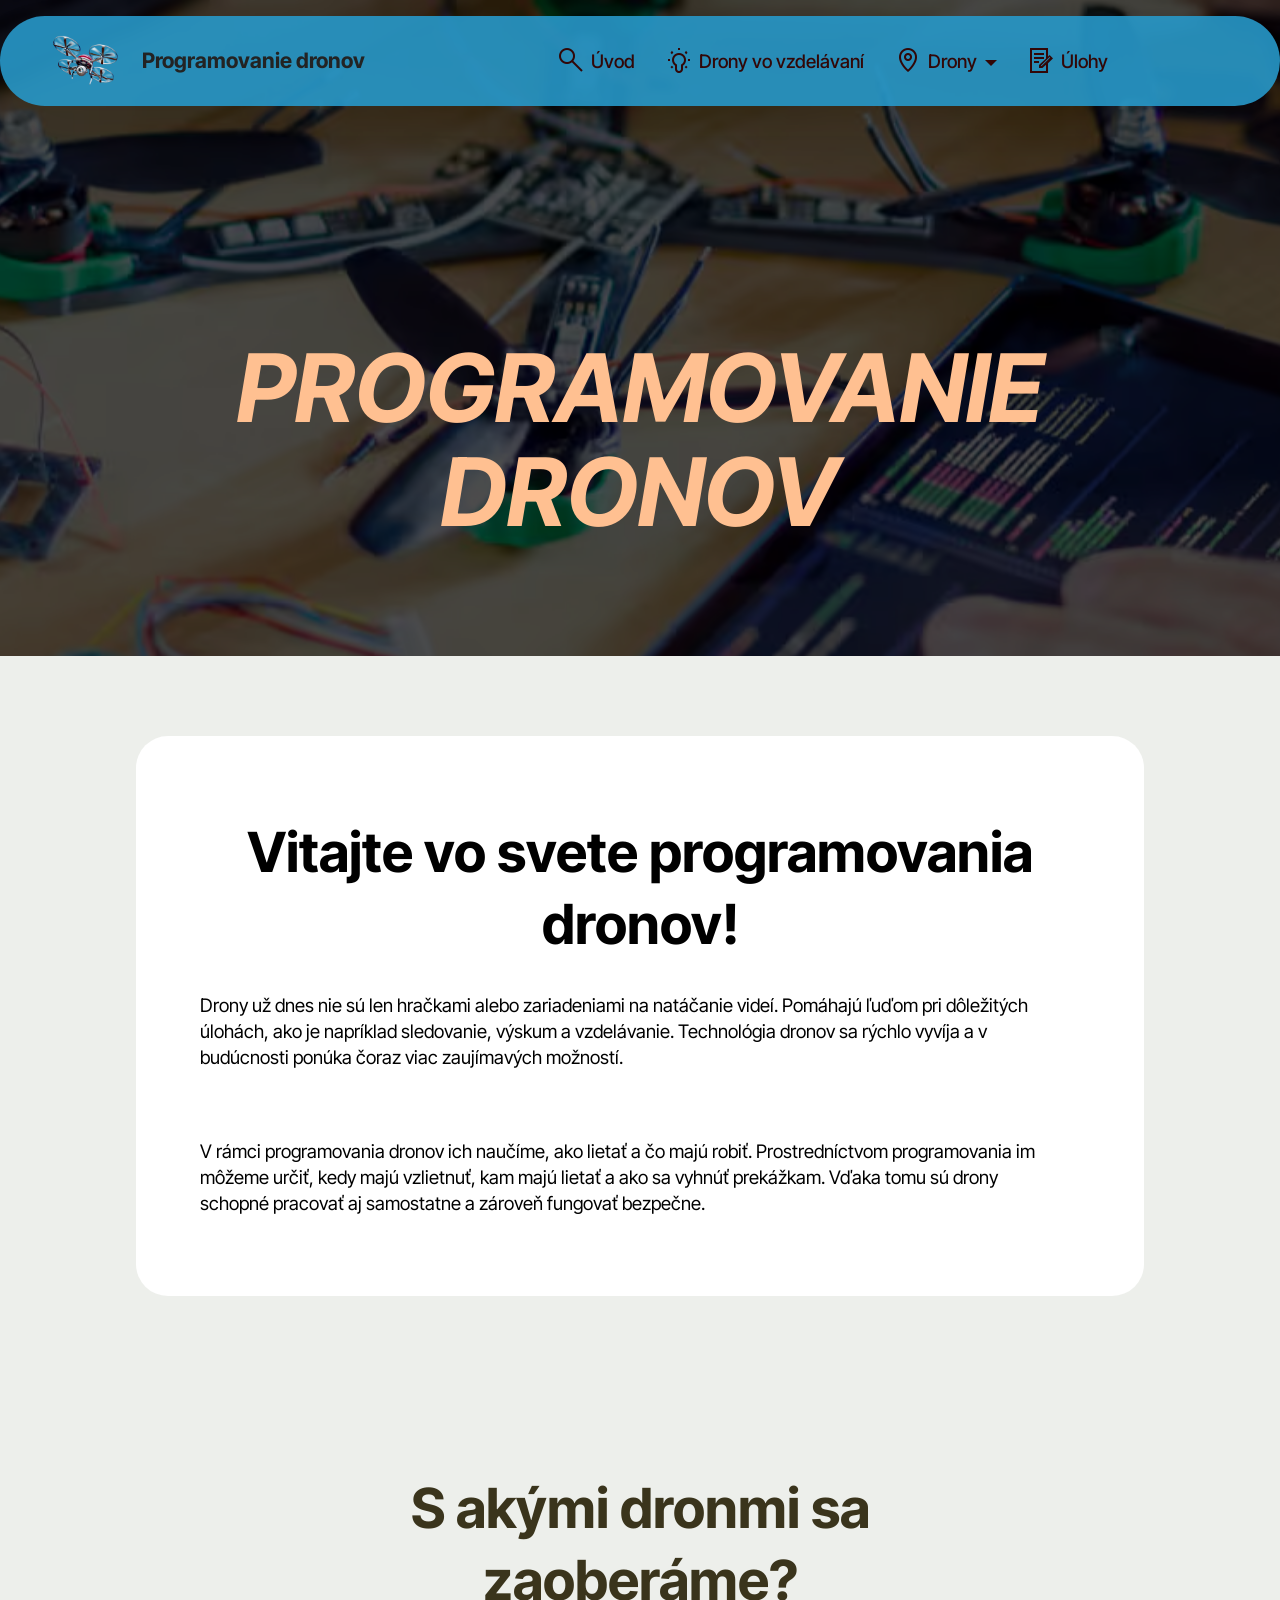
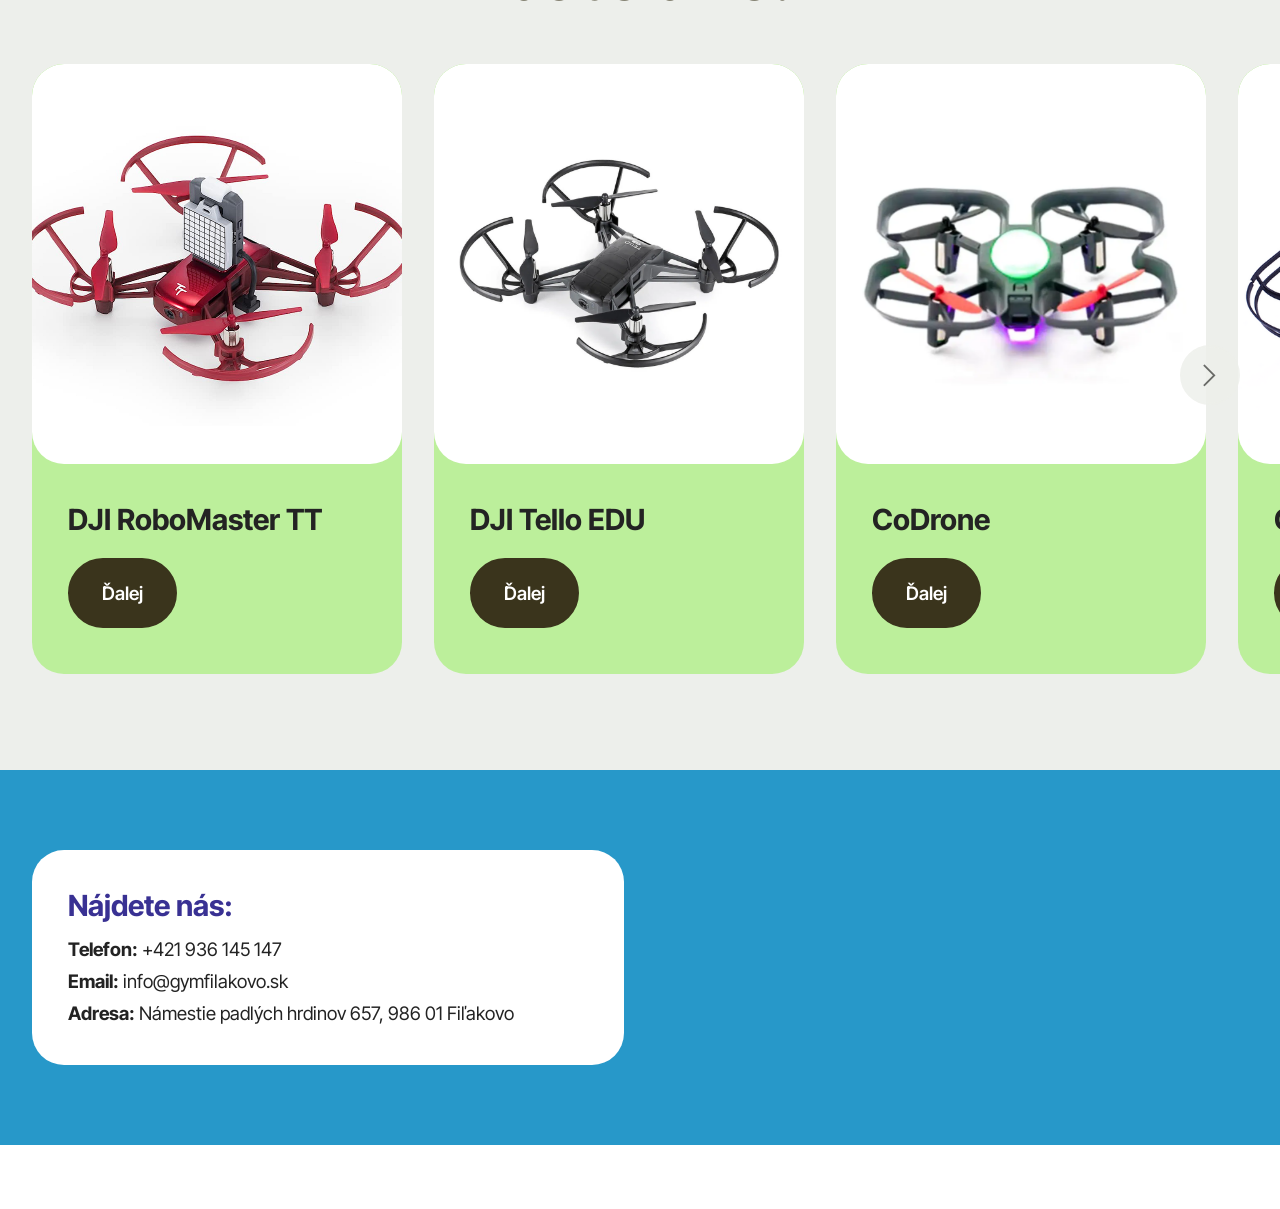
==== index.html @ a74036f7 "first commit" ====
<!DOCTYPE html>
<html  >
<head>
  <!-- Site made with Mobirise Website Builder v6.1.5, https://mobirise.com -->
  <meta charset="UTF-8">
  <meta http-equiv="X-UA-Compatible" content="IE=edge">
  <meta name="generator" content="Mobirise v6.1.5, mobirise.com">
  <meta name="viewport" content="width=device-width, initial-scale=1, minimum-scale=1">
  <link rel="shortcut icon" href="assets/images/mbr.png" type="image/x-icon">
  <meta name="description" content="">
  
  
  <title>Programovanie dronov</title>
  <link rel="stylesheet" href="assets/web/assets/mobirise-icons2/mobirise2.css">
  <link rel="stylesheet" href="assets/bootstrap/css/bootstrap.min.css">
  <link rel="stylesheet" href="assets/parallax/jarallax.css">
  <link rel="stylesheet" href="assets/animatecss/animate.css">
  <link rel="stylesheet" href="assets/dropdown/css/style.css">
  <link rel="stylesheet" href="assets/theme/css/style.css">
  <link rel="preload" href="https://fonts.googleapis.com/css?family=Inter+Tight:100,200,300,400,500,600,700,800,900,100i,200i,300i,400i,500i,600i,700i,800i,900i&display=swap" as="style" onload="this.onload=null;this.rel='stylesheet'">
  <noscript><link rel="stylesheet" href="https://fonts.googleapis.com/css?family=Inter+Tight:100,200,300,400,500,600,700,800,900,100i,200i,300i,400i,500i,600i,700i,800i,900i&display=swap"></noscript>
  <link rel="preload" as="style" href="assets/mobirise/css/mbr-additional.css?v=bnAoli"><link rel="stylesheet" href="assets/mobirise/css/mbr-additional.css?v=bnAoli" type="text/css">

  
  
  
</head>
<body>
  
  <section data-bs-version="5.1" class="menu menu1 cid-v7rs1GnA71" once="menu" id="menu01-1">
	

	<nav class="navbar navbar-dropdown navbar-fixed-top navbar-expand-lg">
		<div class="container">
			<div class="navbar-brand">
				<span class="navbar-logo">
					<a href="https://mobiri.se">
						<img src="assets/images/mbr.png" alt="Mobirise Website Builder" style="height: 3.5rem;">
					</a>
				</span>
				<span class="navbar-caption-wrap"><a class="navbar-caption text-black text-primary display-4" href="index.html">Programovanie dronov</a></span>
			</div>
			<button class="navbar-toggler" type="button" data-toggle="collapse" data-bs-toggle="collapse" data-target="#navbarSupportedContent" data-bs-target="#navbarSupportedContent" aria-controls="navbarNavAltMarkup" aria-expanded="false" aria-label="Toggle navigation">
				<div class="hamburger">
					<span></span>
					<span></span>
					<span></span>
					<span></span>
				</div>
			</button>
			<div class="collapse navbar-collapse" id="navbarSupportedContent">
				<ul class="navbar-nav nav-dropdown nav-right" data-app-modern-menu="true"><li class="nav-item">
						<a class="nav-link link text-info text-primary display-7" href="bevezeto.html"><span class="mobi-mbri mobi-mbri-search mbr-iconfont mbr-iconfont-btn"></span>Úvod</a>
					</li>
					<li class="nav-item">
						<a class="nav-link link text-info text-primary display-7" href="dronok_oktatas.html" aria-expanded="false"><span class="mobi-mbri mobi-mbri-idea mbr-iconfont mbr-iconfont-btn"></span>Drony vo vzdelávaní</a>
					</li>
					<li class="nav-item dropdown">
						<a class="nav-link link dropdown-toggle text-info display-7" href="page3.html" data-toggle="dropdown-submenu" data-bs-toggle="dropdown" data-bs-auto-close="outside" aria-expanded="false"><span class="mobi-mbri mobi-mbri-map-pin mbr-iconfont mbr-iconfont-btn"></span>Drony</a><div class="dropdown-menu" aria-labelledby="dropdown-530"><a class="dropdown-item text-info text-primary display-7" href="TT.html">DJI RoboMaster TT</a><a class="show dropdown-item text-info text-primary display-7" href="Tello.html">DJI Tello EDU</a><a class="show dropdown-item text-info text-primary display-7" href="CoDrone.html">CoDrone EDU</a><a class="show dropdown-item text-info text-primary display-7" href="Crazy.html">Crazyflie</a><a class="show dropdown-item text-info text-primary display-7" href="foci.html">Skykick - Drone Soccer</a></div>
					</li><li class="nav-item"><a class="nav-link link text-info show text-primary display-7" href="page8.html"><span class="mobi-mbri mobi-mbri-contact-form mbr-iconfont mbr-iconfont-btn"></span>Úlohy</a></li></ul>
				
				
			</div>
		</div>
	</nav>
</section>

<section data-bs-version="5.1" class="header18 cid-v7rvac6NsJ mbr-parallax-background" id="header18-8">
  

  <div class="mbr-overlay" style="opacity: 0.7; background-color: rgb(0, 0, 0);"></div>
  <div class="container-fluid">
    <div class="row">
      <div class="content-wrap col-12 col-md-12">
        <h1 class="mbr-section-title mbr-fonts-style mbr-white mb-4 display-1"><strong><em>PROGRAMOVANIE DRONOV</em></strong></h1>
        
        
        
      </div>
    </div>
  </div>
</section>

<section data-bs-version="5.1" class="article07 cid-v7rv192JnQ" id="article07-7">
  

  
  
  <div class="container-fluid">
    <div class="row justify-content-center">
      <div class="card col-md-12 col-lg-10">
        <div class="card-wrapper">
          <h3 class="card-title mbr-fonts-style mbr-white mt-3 mb-4 display-2"><strong>Vitajte vo svete programovania dronov!</strong></h3>
          <div class="row card-box align-left">
            <div class="item features-without-image col-12">
              <div class="item-wrapper">
                
                <p class="mbr-text mbr-fonts-style display-7">Drony už dnes nie sú len hračkami alebo zariadeniami na natáčanie videí. Pomáhajú ľuďom pri dôležitých úlohách, ako je napríklad sledovanie, výskum a vzdelávanie. Technológia dronov sa rýchlo vyvíja a v budúcnosti ponúka čoraz viac zaujímavých možností.</p>
              </div>
            </div><div class="item features-without-image col-12">
              <div class="item-wrapper">
                
                <p class="mbr-text mbr-fonts-style display-7"><br><br>V rámci programovania dronov ich naučíme, ako lietať a čo majú robiť. Prostredníctvom programovania im môžeme určiť, kedy majú vzlietnuť, kam majú lietať a ako sa vyhnúť prekážkam. Vďaka tomu sú drony schopné pracovať aj samostatne a zároveň fungovať bezpečne.<br></p>
              </div>
            </div>
            
            
            
          </div>
          
        </div>
      </div>
    </div>
  </div>
</section>

<section data-bs-version="5.1" class="features017 mbr-embla cid-vm7AgaefeP" id="features017-2n">
	
	
	<div class="position-relative">
		<div class="container-fluid">
			<div class="row justify-content-center">
				<div class="col-12 content-head">
					<div class="mbr-section-head mb-5">
						<h4 class="mbr-section-title mbr-fonts-style align-center mb-0 display-2"><strong>S akými dronmi sa zaoberáme?</strong></h4>
						
					</div>
				</div>
			</div>
		</div>

		<div class="embla" data-skip-snaps="true" data-align="center" data-contain-scroll="trimSnaps" data-auto-play-interval="5" data-draggable="true">
			<div class="embla__viewport container-fluid">
				<div class="embla__container">
					<div class="embla__slide slider-image item active" style="margin-left: 1rem; margin-right: 1rem;">
						<div class="slide-content">
							<div class="item-img">
								<div class="item-wrapper">
									<img src="assets/images/dji-robomaster-tt-standard-set1.png" alt="Mobirise Website Builder" title="" data-slide-to="1" data-bs-slide-to="1">
								</div>
							</div>
							<div class="item-content">
								<h5 class="item-title mbr-fonts-style display-5"><strong>DJI RoboMaster TT</strong></h5>
								
								
							</div>

							<div class="mbr-section-btn item-footer mt-2"><a href="https://datacomp.sk/dji-robomaster-tt_d448087.html" class="btn item-btn btn-success display-7" target="_blank">Ďalej</a></div>
						</div>
					</div>
					<div class="embla__slide slider-image item" style="margin-left: 1rem; margin-right: 1rem;">
						<div class="slide-content">
							<div class="item-img">
								<div class="item-wrapper">
									<img src="assets/images/telloedu4.jpg" alt="Mobirise Website Builder" title="" data-slide-to="2" data-bs-slide-to="2">
								</div>
							</div>
							<div class="item-content">
								<h5 class="item-title mbr-fonts-style display-5"><strong>DJI Tello EDU</strong></h5>
								
								
							</div>
							<div class="mbr-section-btn item-footer mt-2"><a href="https://store.dji.com/sk/product/tello-edu" class="btn item-btn btn-success display-7" target="_blank">Ďalej</a></div>
						</div>
					</div>
					<div class="embla__slide slider-image item" style="margin-left: 1rem; margin-right: 1rem;">
						<div class="slide-content">
							<div class="item-img">
								<div class="item-wrapper">
									<img src="assets/images/codrone-edu-4dbcea07-4f77-4999-886c-85032604d929-1200x1200.jpg" alt="Mobirise Website Builder" title="" data-slide-to="3" data-bs-slide-to="3">
								</div>
							</div>
							<div class="item-content">
								<h5 class="item-title mbr-fonts-style display-5">
									<strong>CoDrone</strong>
								</h5>
								
								
							</div>
							<div class="mbr-section-btn item-footer mt-2"><a href="https://www.robolink.com/products/codrone-edu?srsltid=AfmBOopTUqRTmFo0kmr1bRnfTEZkIa8jFKBHOxFEbFqCeZaH7HNUKegd" class="btn item-btn btn-success display-7" target="_blank">Ďalej</a></div>
						</div>
					</div>
					<div class="embla__slide slider-image item" style="margin-left: 1rem; margin-right: 1rem;">
						<div class="slide-content">
							<div class="item-img">
								<div class="item-wrapper">
									<img src="assets/images/brushless-585px.jpg" alt="Mobirise Website Builder" title="" data-slide-to="4" data-bs-slide-to="4">
								</div>
							</div>
							<div class="item-content">
								<h5 class="item-title mbr-fonts-style display-5">
									<strong>Crazyflie</strong>
								</h5>
								
								
							</div>
							<div class="mbr-section-btn item-footer mt-2"><a href="https://www.bitcraze.io/products/crazyflie-2-1-plus/" class="btn item-btn btn-success display-7" target="_blank">Ďalej</a></div>
						</div>
					</div>
					<div class="embla__slide slider-image item" style="margin-left: 1rem; margin-right: 1rem;">
						<div class="slide-content">
							<div class="item-img">
								<div class="item-wrapper">
									<img src="assets/images/1001-skykick-1-720x540.jpg" alt="Mobirise Website Builder" title="" data-slide-to="5" data-bs-slide-to="5">
								</div>
							</div>
							<div class="item-content">
								<h5 class="item-title mbr-fonts-style display-5">
									<strong>Skykick</strong>
								</h5>
								
								
							</div>
							<div class="mbr-section-btn item-footer mt-2"><a href="https://baroflydrone.com/products/skykick-2-youth-drone-soccer?srsltid=AfmBOoqxkopHwK5ZAzV2652dINzOSB9h4Guw-rEQ1xxIvnCbC_4pdQF-" class="btn item-btn btn-success display-7" target="_blank">Ďalej</a></div>
						</div>
					</div>
					
					
					
				</div>
			</div>
			<button class="embla__button embla__button--prev">
				<span class="mobi-mbri mobi-mbri-arrow-prev mbr-iconfont" aria-hidden="true"></span>
				<span class="sr-only visually-hidden visually-hidden visually-hidden">Previous</span>
			</button>
			<button class="embla__button embla__button--next">
				<span class="mobi-mbri mobi-mbri-arrow-next mbr-iconfont" aria-hidden="true"></span>
				<span class="sr-only visually-hidden visually-hidden visually-hidden">Next</span>
			</button>
		</div>
	</div>
</section>

<section data-bs-version="5.1" class="contacts02 map1 cid-v7rtlpmSZN" id="contacts02-2">

    

    
    <div class="container">
        <div class="row justify-content-center">
            <div class="col-12 content-head">
                
            </div>
        </div>
        <div class="row justify-content-center">
            <div class="card col-12 col-md-12 col-lg-6">
                <div class="card-wrapper">
                    <div class="text-wrapper">
                        <h5 class="cardTitle mbr-fonts-style mb-2 display-5"><strong>Nájdete nás:</strong></h5>
                        <ul class="list mbr-fonts-style display-7">
                            <li class="mbr-text item-wrap"><strong>Telefon:</strong> +421 936 145 147</li>
                            <li class="mbr-text item-wrap"><strong>Email:</strong> info@gymfilakovo.sk</li>
                            <li class="mbr-text item-wrap"><strong>Adresa:</strong> Námestie padlých hrdinov 657, 986 01 Fiľakovo</li>
                        </ul>
                    </div>
                </div>
            </div>
            <div class="map-wrapper col-md-12 col-lg-6">
                <div class="google-map"><iframe frameborder="0" style="border:0" src="https://www.google.com/maps/embed?pb=!1m18!1m12!1m3!1d663.9258931663413!2d19.825780569679907!3d48.270078790870095!2m3!1f0!2f0!3f0!3m2!1i1024!2i768!4f13.1!3m3!1m2!1s0x47400a176a9036b3%3A0x5ec708571b346030!2zR3ltbsOheml1bSBGacS-YWtvdm8gLyBGw7xsZWtpIEdpbW7DoXppdW0!5e0!3m2!1ssk!2ssk!4v1767628928725!5m2!1ssk!2ssk" allowfullscreen=""></iframe></div>
            </div>
        </div>
    </div>
</section><section class="display-7" style="padding: 0;align-items: center;justify-content: center;flex-wrap: wrap;    align-content: center;display: flex;position: relative;height: 4rem;"><a href="https://mobiri.se/" style="flex: 1 1;height: 4rem;position: absolute;width: 100%;z-index: 1;"><img alt="" style="height: 4rem;" src="[data-uri]"></a><p style="margin: 0;text-align: center;" class="display-7">&#8204;</p><a style="z-index:1" href="https://mobirise.com/builder/no-code-website-builder.html">No Code Website Builder</a></section><script src="assets/bootstrap/js/bootstrap.bundle.min.js"></script>  <script src="assets/parallax/jarallax.js"></script>  <script src="assets/smoothscroll/smooth-scroll.js"></script>  <script src="assets/ytplayer/index.js"></script>  <script src="assets/dropdown/js/navbar-dropdown.js"></script>  <script src="assets/embla/embla.min.js"></script>  <script src="assets/embla/script.js"></script>  <script src="assets/theme/js/script.js"></script>  
  
  
  <input name="animation" type="hidden">
  </body>
</html>
---- assets/web/assets/mobirise-icons2/mobirise2.css ----
@font-face {
  font-family: 'Moririse2';
  font-display: swap;
  src:  url('mobirise2.eot?f2bix4');
  src:  url('mobirise2.eot?f2bix4#iefix') format('embedded-opentype'),
    url('mobirise2.woff2?f2bix4') format('woff2'),
    url('mobirise2.woff?f2bix4') format('woff'),
    url('mobirise2.ttf?f2bix4') format('truetype'),
    url('mobirise2.svg?f2bix4#mobirise2') format('svg');
  font-weight: normal;
  font-style: normal;
}

[class^="mobi-"], [class*=" mobi-"] {
  /* use !important to prevent issues with browser extensions that change fonts */
  font-family: 'Moririse2' !important;
  speak: none;
  font-style: normal;
  font-weight: normal;
  font-variant: normal;
  text-transform: none;
  line-height: 1;

  /* Better Font Rendering =========== */
  -webkit-font-smoothing: antialiased;
  -moz-osx-font-smoothing: grayscale;
}

.mobi-mbri-add-submenu:before {
  content: "\e900";
}
.mobi-mbri-alert:before {
  content: "\e901";
}
.mobi-mbri-align-center:before {
  content: "\e902";
}
.mobi-mbri-align-justify:before {
  content: "\e903";
}
.mobi-mbri-align-left:before {
  content: "\e904";
}
.mobi-mbri-align-right:before {
  content: "\e905";
}
.mobi-mbri-android:before {
  content: "\e906";
}
.mobi-mbri-apple:before {
  content: "\e907";
}
.mobi-mbri-arrow-down:before {
  content: "\e908";
}
.mobi-mbri-arrow-next:before {
  content: "\e909";
}
.mobi-mbri-arrow-prev:before {
  content: "\e90a";
}
.mobi-mbri-arrow-up:before {
  content: "\e90b";
}
.mobi-mbri-bold:before {
  content: "\e90c";
}
.mobi-mbri-bookmark:before {
  content: "\e90d";
}
.mobi-mbri-bootstrap:before {
  content: "\e90e";
}
.mobi-mbri-briefcase:before {
  content: "\e90f";
}
.mobi-mbri-browse:before {
  content: "\e910";
}
.mobi-mbri-bulleted-list:before {
  content: "\e911";
}
.mobi-mbri-calendar:before {
  content: "\e912";
}
.mobi-mbri-camera:before {
  content: "\e913";
}
.mobi-mbri-cart-add:before {
  content: "\e914";
}
.mobi-mbri-cart-full:before {
  content: "\e915";
}
.mobi-mbri-cash:before {
  content: "\e916";
}
.mobi-mbri-change-style:before {
  content: "\e917";
}
.mobi-mbri-chat:before {
  content: "\e918";
}
.mobi-mbri-clock:before {
  content: "\e919";
}
.mobi-mbri-close:before {
  content: "\e91a";
}
.mobi-mbri-cloud:before {
  content: "\e91b";
}
.mobi-mbri-code:before {
  content: "\e91c";
}
.mobi-mbri-contact-form:before {
  content: "\e91d";
}
.mobi-mbri-credit-card:before {
  content: "\e91e";
}
.mobi-mbri-cursor-click:before {
  content: "\e91f";
}
.mobi-mbri-cust-feedback:before {
  content: "\e920";
}
.mobi-mbri-database:before {
  content: "\e921";
}
.mobi-mbri-delivery:before {
  content: "\e922";
}
.mobi-mbri-desktop:before {
  content: "\e923";
}
.mobi-mbri-devices:before {
  content: "\e924";
}
.mobi-mbri-down:before {
  content: "\e925";
}
.mobi-mbri-download-2:before {
  content: "\e926";
}
.mobi-mbri-download:before {
  content: "\e927";
}
.mobi-mbri-drag-n-drop-2:before {
  content: "\e928";
}
.mobi-mbri-drag-n-drop:before {
  content: "\e929";
}
.mobi-mbri-edit-2:before {
  content: "\e92a";
}
.mobi-mbri-edit:before {
  content: "\e92b";
}
.mobi-mbri-error:before {
  content: "\e92c";
}
.mobi-mbri-extension:before {
  content: "\e92d";
}
.mobi-mbri-features:before {
  content: "\e92e";
}
.mobi-mbri-file:before {
  content: "\e92f";
}
.mobi-mbri-flag:before {
  content: "\e930";
}
.mobi-mbri-folder:before {
  content: "\e931";
}
.mobi-mbri-gift:before {
  content: "\e932";
}
.mobi-mbri-github:before {
  content: "\e933";
}
.mobi-mbri-globe-2:before {
  content: "\e934";
}
.mobi-mbri-globe:before {
  content: "\e935";
}
.mobi-mbri-growing-chart:before {
  content: "\e936";
}
.mobi-mbri-hearth:before {
  content: "\e937";
}
.mobi-mbri-help:before {
  content: "\e938";
}
.mobi-mbri-home:before {
  content: "\e939";
}
.mobi-mbri-hot-cup:before {
  content: "\e93a";
}
.mobi-mbri-idea:before {
  content: "\e93b";
}
.mobi-mbri-image-gallery:before {
  content: "\e93c";
}
.mobi-mbri-image-slider:before {
  content: "\e93d";
}
.mobi-mbri-info:before {
  content: "\e93e";
}
.mobi-mbri-italic:before {
  content: "\e93f";
}
.mobi-mbri-key:before {
  content: "\e940";
}
.mobi-mbri-laptop:before {
  content: "\e941";
}
.mobi-mbri-layers:before {
  content: "\e942";
}
.mobi-mbri-left-right:before {
  content: "\e943";
}
.mobi-mbri-left:before {
  content: "\e944";
}
.mobi-mbri-letter:before {
  content: "\e945";
}
.mobi-mbri-like:before {
  content: "\e946";
}
.mobi-mbri-link:before {
  content: "\e947";
}
.mobi-mbri-lock:before {
  content: "\e948";
}
.mobi-mbri-login:before {
  content: "\e949";
}
.mobi-mbri-logout:before {
  content: "\e94a";
}
.mobi-mbri-magic-stick:before {
  content: "\e94b";
}
.mobi-mbri-map-pin:before {
  content: "\e94c";
}
.mobi-mbri-menu:before {
  content: "\e94d";
}
.mobi-mbri-mobile-2:before {
  content: "\e94e";
}
.mobi-mbri-mobile-horizontal:before {
  content: "\e94f";
}
.mobi-mbri-mobile:before {
  content: "\e950";
}
.mobi-mbri-mobirise:before {
  content: "\e951";
}
.mobi-mbri-more-horizontal:before {
  content: "\e952";
}
.mobi-mbri-more-vertical:before {
  content: "\e953";
}
.mobi-mbri-music:before {
  content: "\e954";
}
.mobi-mbri-new-file:before {
  content: "\e955";
}
.mobi-mbri-numbered-list:before {
  content: "\e956";
}
.mobi-mbri-opened-folder:before {
  content: "\e957";
}
.mobi-mbri-pages:before {
  content: "\e958";
}
.mobi-mbri-paper-plane:before {
  content: "\e959";
}
.mobi-mbri-paperclip:before {
  content: "\e95a";
}
.mobi-mbri-phone:before {
  content: "\e95b";
}
.mobi-mbri-photo:before {
  content: "\e95c";
}
.mobi-mbri-photos:before {
  content: "\e95d";
}
.mobi-mbri-pin:before {
  content: "\e95e";
}
.mobi-mbri-play:before {
  content: "\e95f";
}
.mobi-mbri-plus:before {
  content: "\e960";
}
.mobi-mbri-preview:before {
  content: "\e961";
}
.mobi-mbri-print:before {
  content: "\e962";
}
.mobi-mbri-protect:before {
  content: "\e963";
}
.mobi-mbri-question:before {
  content: "\e964";
}
.mobi-mbri-quote-left:before {
  content: "\e965";
}
.mobi-mbri-quote-right:before {
  content: "\e966";
}
.mobi-mbri-redo:before {
  content: "\e967";
}
.mobi-mbri-refresh:before {
  content: "\e968";
}
.mobi-mbri-responsive-2:before {
  content: "\e969";
}
.mobi-mbri-responsive:before {
  content: "\e96a";
}
.mobi-mbri-right:before {
  content: "\e96b";
}
.mobi-mbri-rocket:before {
  content: "\e96c";
}
.mobi-mbri-sad-face:before {
  content: "\e96d";
}
.mobi-mbri-sale:before {
  content: "\e96e";
}
.mobi-mbri-save:before {
  content: "\e96f";
}
.mobi-mbri-search:before {
  content: "\e970";
}
.mobi-mbri-setting-2:before {
  content: "\e971";
}
.mobi-mbri-setting-3:before {
  content: "\e972";
}
.mobi-mbri-setting:before {
  content: "\e973";
}
.mobi-mbri-share:before {
  content: "\e974";
}
.mobi-mbri-shopping-bag:before {
  content: "\e975";
}
.mobi-mbri-shopping-basket:before {
  content: "\e976";
}
.mobi-mbri-shopping-cart:before {
  content: "\e977";
}
.mobi-mbri-sites:before {
  content: "\e978";
}
.mobi-mbri-smile-face:before {
  content: "\e979";
}
.mobi-mbri-speed:before {
  content: "\e97a";
}
.mobi-mbri-star:before {
  content: "\e97b";
}
.mobi-mbri-success:before {
  content: "\e97c";
}
.mobi-mbri-sun:before {
  content: "\e97d";
}
.mobi-mbri-sun2:before {
  content: "\e97e";
}
.mobi-mbri-tablet-vertical:before {
  content: "\e97f";
}
.mobi-mbri-tablet:before {
  content: "\e980";
}
.mobi-mbri-target:before {
  content: "\e981";
}
.mobi-mbri-timer:before {
  content: "\e982";
}
.mobi-mbri-to-ftp:before {
  content: "\e983";
}
.mobi-mbri-to-local-drive:before {
  content: "\e984";
}
.mobi-mbri-touch-swipe:before {
  content: "\e985";
}
.mobi-mbri-touch:before {
  content: "\e986";
}
.mobi-mbri-trash:before {
  content: "\e987";
}
.mobi-mbri-underline:before {
  content: "\e988";
}
.mobi-mbri-undo:before {
  content: "\e989";
}
.mobi-mbri-unlink:before {
  content: "\e98a";
}
.mobi-mbri-unlock:before {
  content: "\e98b";
}
.mobi-mbri-up-down:before {
  content: "\e98c";
}
.mobi-mbri-up:before {
  content: "\e98d";
}
.mobi-mbri-update:before {
  content: "\e98e";
}
.mobi-mbri-upload-2:before {
  content: "\e98f";
}
.mobi-mbri-upload:before {
  content: "\e990";
}
.mobi-mbri-user-2:before {
  content: "\e991";
}
.mobi-mbri-user:before {
  content: "\e992";
}
.mobi-mbri-users:before {
  content: "\e993";
}
.mobi-mbri-video-play:before {
  content: "\e994";
}
.mobi-mbri-video:before {
  content: "\e995";
}
.mobi-mbri-watch:before {
  content: "\e996";
}
.mobi-mbri-website-theme-2:before {
  content: "\e997";
}
.mobi-mbri-website-theme:before {
  content: "\e998";
}
.mobi-mbri-wifi:before {
  content: "\e999";
}
.mobi-mbri-windows:before {
  content: "\e99a";
}
.mobi-mbri-zoom-in:before {
  content: "\e99b";
}
.mobi-mbri-zoom-out:before {
  content: "\e99c";
}
---- assets/parallax/jarallax.css ----
.jarallax {
    position: relative;
    z-index: 0;
}
.jarallax > .jarallax-img {
    position: absolute;
    object-fit: cover;
    /* support for plugin https://github.com/bfred-it/object-fit-images */
    font-family: 'object-fit: cover;';
    top: 0;
    left: 0;
    width: 100%;
    height: 100%;
    z-index: -1;
}
---- assets/dropdown/css/style.css ----
.navbar-dropdown {
  left: 0;
  padding: 0;
  position: absolute;
  right: 0;
  top: 0;
  transition: all 0.45s ease;
  z-index: 1030;
  background: #282828; }
  .navbar-dropdown .navbar-logo {
    margin-right: 0.8rem;
    transition: margin 0.3s ease-in-out;
    vertical-align: middle; }
    .navbar-dropdown .navbar-logo img {
      height: 3.125rem;
      transition: all 0.3s ease-in-out; }
    .navbar-dropdown .navbar-logo.mbr-iconfont {
      font-size: 3.125rem;
      line-height: 3.125rem; }
  .navbar-dropdown .navbar-caption {
    font-weight: 700;
    white-space: normal;
    vertical-align: -4px;
    line-height: 3.125rem !important; }
    .navbar-dropdown .navbar-caption, .navbar-dropdown .navbar-caption:hover {
      color: inherit;
      text-decoration: none; }
  .navbar-dropdown .mbr-iconfont + .navbar-caption {
    vertical-align: -1px; }
  .navbar-dropdown.navbar-fixed-top {
    position: fixed; }
  .navbar-dropdown .navbar-brand span {
    vertical-align: -4px; }
  .navbar-dropdown.bg-color.transparent {
    background: none; }
  .navbar-dropdown.navbar-short .navbar-brand {
    padding: 0.625rem 0; }
    .navbar-dropdown.navbar-short .navbar-brand span {
      vertical-align: -1px; }
  .navbar-dropdown.navbar-short .navbar-caption {
    line-height: 2.375rem !important;
    vertical-align: -2px; }
  .navbar-dropdown.navbar-short .navbar-logo {
    margin-right: 0.5rem; }
    .navbar-dropdown.navbar-short .navbar-logo img {
      height: 2.375rem; }
    .navbar-dropdown.navbar-short .navbar-logo.mbr-iconfont {
      font-size: 2.375rem;
      line-height: 2.375rem; }
  .navbar-dropdown.navbar-short .mbr-table-cell {
    height: 3.625rem; }
  .navbar-dropdown .navbar-close {
    left: 0.6875rem;
    position: fixed;
    top: 0.75rem;
    z-index: 1000; }
  .navbar-dropdown .hamburger-icon {
    content: "";
    display: inline-block;
    vertical-align: middle;
    width: 16px;
    -webkit-box-shadow: 0 -6px 0 1px #282828,0 0 0 1px #282828,0 6px 0 1px #282828;
    -moz-box-shadow: 0 -6px 0 1px #282828,0 0 0 1px #282828,0 6px 0 1px #282828;
    box-shadow: 0 -6px 0 1px #282828,0 0 0 1px #282828,0 6px 0 1px #282828; }

.dropdown-menu .dropdown-toggle[data-toggle="dropdown-submenu"]::after {
  border-bottom: 0.35em solid transparent;
  border-left: 0.35em solid;
  border-right: 0;
  border-top: 0.35em solid transparent;
  margin-left: 0.3rem; }

.dropdown-menu .dropdown-item:focus {
  outline: 0; }

.nav-dropdown {
  font-size: 0.75rem;
  font-weight: 500;
  height: auto !important; }
  .nav-dropdown .nav-btn {
    padding-left: 1rem; }
  .nav-dropdown .link {
    margin: .667em 1.667em;
    font-weight: 500;
    padding: 0;
    transition: color .2s ease-in-out; }
    .nav-dropdown .link.dropdown-toggle {
      margin-right: 2.583em; }
      .nav-dropdown .link.dropdown-toggle::after {
        margin-left: .25rem;
        border-top: 0.35em solid;
        border-right: 0.35em solid transparent;
        border-left: 0.35em solid transparent;
        border-bottom: 0; }
      .nav-dropdown .link.dropdown-toggle[aria-expanded="true"] {
        margin: 0;
        padding: 0.667em 3.263em  0.667em 1.667em; }
  .nav-dropdown .link::after,
  .nav-dropdown .dropdown-item::after {
    color: inherit; }
  .nav-dropdown .btn {
    font-size: 0.75rem;
    font-weight: 700;
    letter-spacing: 0;
    margin-bottom: 0;
    padding-left: 1.25rem;
    padding-right: 1.25rem; }
  .nav-dropdown .dropdown-menu {
    border-radius: 0;
    border: 0;
    left: 0;
    margin: 0;
    padding-bottom: 1.25rem;
    padding-top: 1.25rem;
    position: relative; }
  .nav-dropdown .dropdown-submenu {
    margin-left: 0.125rem;
    top: 0; }
  .nav-dropdown .dropdown-item {
    font-weight: 500;
    line-height: 2;
    padding: 0.3846em 4.615em 0.3846em 1.5385em;
    position: relative;
    transition: color .2s ease-in-out, background-color .2s ease-in-out; }
    .nav-dropdown .dropdown-item::after {
      margin-top: -0.3077em;
      position: absolute;
      right: 1.1538em;
      top: 50%; }
    .nav-dropdown .dropdown-item:focus, .nav-dropdown .dropdown-item:hover {
      background: none; }

@media (max-width: 767px) {
  .nav-dropdown.navbar-toggleable-sm {
    bottom: 0;
    display: none;
    left: 0;
    overflow-x: hidden;
    position: fixed;
    top: 0;
    transform: translateX(-100%);
    -ms-transform: translateX(-100%);
    -webkit-transform: translateX(-100%);
    width: 18.75rem;
    z-index: 999; } }
.nav-dropdown.navbar-toggleable-xl {
  bottom: 0;
  display: none;
  left: 0;
  overflow-x: hidden;
  position: fixed;
  top: 0;
  transform: translateX(-100%);
  -ms-transform: translateX(-100%);
  -webkit-transform: translateX(-100%);
  width: 18.75rem;
  z-index: 999; }

.nav-dropdown-sm {
  display: block !important;
  overflow-x: hidden;
  overflow: auto;
  padding-top: 3.875rem; }
  .nav-dropdown-sm::after {
    content: "";
    display: block;
    height: 3rem;
    width: 100%; }
  .nav-dropdown-sm.collapse.in ~ .navbar-close {
    display: block !important; }
  .nav-dropdown-sm.collapsing, .nav-dropdown-sm.collapse.in {
    transform: translateX(0);
    -ms-transform: translateX(0);
    -webkit-transform: translateX(0);
    transition: all 0.25s ease-out;
    -webkit-transition: all 0.25s ease-out;
    background: #282828; }
  .nav-dropdown-sm.collapsing[aria-expanded="false"] {
    transform: translateX(-100%);
    -ms-transform: translateX(-100%);
    -webkit-transform: translateX(-100%); }
  .nav-dropdown-sm .nav-item {
    display: block;
    margin-left: 0 !important;
    padding-left: 0; }
  .nav-dropdown-sm .link,
  .nav-dropdown-sm .dropdown-item {
    border-top: 1px dotted rgba(255, 255, 255, 0.1);
    font-size: 0.8125rem;
    line-height: 1.6;
    margin: 0 !important;
    padding: 0.875rem 2.4rem 0.875rem 1.5625rem !important;
    position: relative;
    white-space: normal; }
    .nav-dropdown-sm .link:focus, .nav-dropdown-sm .link:hover,
    .nav-dropdown-sm .dropdown-item:focus,
    .nav-dropdown-sm .dropdown-item:hover {
      background: rgba(0, 0, 0, 0.2) !important;
      color: #c0a375; }
  .nav-dropdown-sm .nav-btn {
    position: relative;
    padding: 1.5625rem 1.5625rem 0 1.5625rem; }
    .nav-dropdown-sm .nav-btn::before {
      border-top: 1px dotted rgba(255, 255, 255, 0.1);
      content: "";
      left: 0;
      position: absolute;
      top: 0;
      width: 100%; }
    .nav-dropdown-sm .nav-btn + .nav-btn {
      padding-top: 0.625rem; }
      .nav-dropdown-sm .nav-btn + .nav-btn::before {
        display: none; }
  .nav-dropdown-sm .btn {
    padding: 0.625rem 0; }
  .nav-dropdown-sm .dropdown-toggle[data-toggle="dropdown-submenu"]::after {
    margin-left: .25rem;
    border-top: 0.35em solid;
    border-right: 0.35em solid transparent;
    border-left: 0.35em solid transparent;
    border-bottom: 0; }
  .nav-dropdown-sm .dropdown-toggle[data-toggle="dropdown-submenu"][aria-expanded="true"]::after {
    border-top: 0;
    border-right: 0.35em solid transparent;
    border-left: 0.35em solid transparent;
    border-bottom: 0.35em solid; }
  .nav-dropdown-sm .dropdown-menu {
    margin: 0;
    padding: 0;
    position: relative;
    top: 0;
    left: 0;
    width: 100%;
    border: 0;
    float: none;
    border-radius: 0;
    background: none; }
  .nav-dropdown-sm .dropdown-submenu {
    left: 100%;
    margin-left: 0.125rem;
    margin-top: -1.25rem;
    top: 0; }

.navbar-toggleable-sm .nav-dropdown .dropdown-menu {
  position: absolute; }

.navbar-toggleable-sm .nav-dropdown .dropdown-submenu {
  left: 100%;
  margin-left: 0.125rem;
  margin-top: -1.25rem;
  top: 0; }

.navbar-toggleable-sm.opened .nav-dropdown .dropdown-menu {
  position: relative; }

.navbar-toggleable-sm.opened .nav-dropdown .dropdown-submenu {
  left: 0;
  margin-left: 00rem;
  margin-top: 0rem;
  top: 0; }

.is-builder .nav-dropdown.collapsing {
  transition: none !important; }
---- assets/theme/css/style.css ----
@charset "UTF-8";
section {
  background-color: #ffffff;
}

body {
  font-style: normal;
  line-height: 1.5;
  font-weight: 400;
  color: #232323;
  position: relative;
}

button {
  background-color: transparent;
  border-color: transparent;
}

.embla__button,
.carousel-control {
  background-color: #edefea !important;
  opacity: 0.8 !important;
  color: #464845 !important;
  border-color: #edefea !important;
}

.carousel .close,
.modalWindow .close {
  background-color: #edefea !important;
  color: #464845 !important;
  border-color: #edefea !important;
  opacity: 0.8 !important;
}

.carousel .close:hover,
.modalWindow .close:hover {
  opacity: 1 !important;
}

.carousel-indicators li {
  background-color: #edefea !important;
  border: 2px solid #464845 !important;
}

.carousel-indicators li:hover,
.carousel-indicators li:active {
  opacity: 0.8 !important;
}

.embla__button:hover,
.carousel-control:hover {
  background-color: #edefea !important;
  opacity: 1 !important;
}

.modalWindow-video-container {
  height: 80%;
}

section,
.container,
.container-fluid {
  position: relative;
  word-wrap: break-word;
}

a.mbr-iconfont:hover {
  text-decoration: none;
}

.article .lead p,
.article .lead ul,
.article .lead ol,
.article .lead pre,
.article .lead blockquote {
  margin-bottom: 0;
}

a {
  font-style: normal;
  font-weight: 400;
  cursor: pointer;
}
a, a:hover {
  text-decoration: none;
}

.mbr-section-title {
  font-style: normal;
  line-height: 1.3;
}

.mbr-section-subtitle {
  line-height: 1.3;
}

.mbr-text {
  font-style: normal;
  line-height: 1.7;
}

h1,
h2,
h3,
h4,
h5,
h6,
.display-1,
.display-2,
.display-4,
.display-5,
.display-7,
span,
p,
a {
  line-height: 1;
  word-break: break-word;
  word-wrap: break-word;
  font-weight: 400;
}

b,
strong {
  font-weight: bold;
}

input:-webkit-autofill, input:-webkit-autofill:hover, input:-webkit-autofill:focus, input:-webkit-autofill:active {
  transition-delay: 9999s;
  -webkit-transition-property: background-color, color;
  transition-property: background-color, color;
}

textarea[type=hidden] {
  display: none;
}

section {
  background-position: 50% 50%;
  background-repeat: no-repeat;
  background-size: cover;
}
section .mbr-background-video,
section .mbr-background-video-preview {
  position: absolute;
  bottom: 0;
  left: 0;
  right: 0;
  top: 0;
}

.hidden {
  visibility: hidden;
}

.mbr-z-index20 {
  z-index: 20;
}

/*! Base colors */
.mbr-white {
  color: #ffffff;
}

.mbr-black {
  color: #111111;
}

.mbr-bg-white {
  background-color: #ffffff;
}

.mbr-bg-black {
  background-color: #000000;
}

/*! Text-aligns */
.align-left {
  text-align: left;
}

.align-center {
  text-align: center;
}

.align-right {
  text-align: right;
}

/*! Font-weight  */
.mbr-light {
  font-weight: 300;
}

.mbr-regular {
  font-weight: 400;
}

.mbr-semibold {
  font-weight: 500;
}

.mbr-bold {
  font-weight: 700;
}

/*! Media  */
.media-content {
  flex-basis: 100%;
}

.media-container-row {
  display: flex;
  flex-direction: row;
  flex-wrap: wrap;
  justify-content: center;
  align-content: center;
  align-items: start;
}
.media-container-row .media-size-item {
  width: 400px;
}

.media-container-column {
  display: flex;
  flex-direction: column;
  flex-wrap: wrap;
  justify-content: center;
  align-content: center;
  align-items: stretch;
}
.media-container-column > * {
  width: 100%;
}

@media (min-width: 992px) {
  .media-container-row {
    flex-wrap: nowrap;
  }
}
figure {
  margin-bottom: 0;
  overflow: hidden;
}

figure[mbr-media-size] {
  transition: width 0.1s;
}

img,
iframe {
  display: block;
  width: 100%;
}

.card {
  background-color: transparent;
  border: none;
}

.card-box {
  width: 100%;
}

.card-img {
  text-align: center;
  flex-shrink: 0;
  -webkit-flex-shrink: 0;
}

.media {
  max-width: 100%;
  margin: 0 auto;
}

.mbr-figure {
  align-self: center;
}

.media-container > div {
  max-width: 100%;
}

.mbr-figure img,
.card-img img {
  width: 100%;
}

@media (max-width: 991px) {
  .media-size-item {
    width: auto !important;
  }
  .media {
    width: auto;
  }
  .mbr-figure {
    width: 100% !important;
  }
}
/*! Buttons */
.mbr-section-btn {
  margin-left: -0.6rem;
  margin-right: -0.6rem;
  font-size: 0;
}

.btn {
  font-weight: 600;
  border-width: 1px;
  font-style: normal;
  margin: 0.6rem 0.6rem;
  white-space: normal;
  transition: all 0.2s ease-in-out;
  display: inline-flex;
  align-items: center;
  justify-content: center;
  word-break: break-word;
}

.btn-sm {
  font-weight: 600;
  letter-spacing: 0px;
  transition: all 0.3s ease-in-out;
}

.btn-md {
  font-weight: 600;
  letter-spacing: 0px;
  transition: all 0.3s ease-in-out;
}

.btn-lg {
  font-weight: 600;
  letter-spacing: 0px;
  transition: all 0.3s ease-in-out;
}

.btn-form {
  margin: 0;
}
.btn-form:hover {
  cursor: pointer;
}

nav .mbr-section-btn {
  margin-left: 0rem;
  margin-right: 0rem;
}

/*! Btn icon margin */
.btn .mbr-iconfont,
.btn.btn-sm .mbr-iconfont {
  order: 1;
  cursor: pointer;
  margin-left: 0.5rem;
  vertical-align: sub;
}

.btn.btn-md .mbr-iconfont,
.btn.btn-md .mbr-iconfont {
  margin-left: 0.8rem;
}

.mbr-regular {
  font-weight: 400;
}

.mbr-semibold {
  font-weight: 500;
}

.mbr-bold {
  font-weight: 700;
}

[type=submit] {
  -webkit-appearance: none;
}

/*! Full-screen */
.mbr-fullscreen .mbr-overlay {
  min-height: 100vh;
}

.mbr-fullscreen {
  display: flex;
  display: -moz-flex;
  display: -ms-flex;
  display: -o-flex;
  align-items: center;
  min-height: 100vh;
  padding-top: 3rem;
  padding-bottom: 3rem;
}

/*! Map */
.map {
  height: 25rem;
  position: relative;
}
.map iframe {
  width: 100%;
  height: 100%;
}

/*! Scroll to top arrow */
.mbr-arrow-up {
  bottom: 25px;
  right: 90px;
  position: fixed;
  text-align: right;
  z-index: 5000;
  color: #ffffff;
  font-size: 22px;
}

.mbr-arrow-up a {
  background: rgba(0, 0, 0, 0.2);
  border-radius: 50%;
  color: #fff;
  display: inline-block;
  height: 60px;
  width: 60px;
  border: 2px solid #fff;
  outline-style: none !important;
  position: relative;
  text-decoration: none;
  transition: all 0.3s ease-in-out;
  cursor: pointer;
  text-align: center;
}
.mbr-arrow-up a:hover {
  background-color: rgba(0, 0, 0, 0.4);
}
.mbr-arrow-up a i {
  line-height: 60px;
}

.mbr-arrow-up-icon {
  display: block;
  color: #fff;
}

.mbr-arrow-up-icon::before {
  content: "›";
  display: inline-block;
  font-family: serif;
  font-size: 22px;
  line-height: 1;
  font-style: normal;
  position: relative;
  top: 6px;
  left: -4px;
  transform: rotate(-90deg);
}

/*! Arrow Down */
.mbr-arrow {
  position: absolute;
  bottom: 45px;
  left: 50%;
  width: 60px;
  height: 60px;
  cursor: pointer;
  background-color: rgba(80, 80, 80, 0.5);
  border-radius: 50%;
  transform: translateX(-50%);
}
@media (max-width: 767px) {
  .mbr-arrow {
    display: none;
  }
}
.mbr-arrow > a {
  display: inline-block;
  text-decoration: none;
  outline-style: none;
  animation: arrowdown 1.7s ease-in-out infinite;
  color: #ffffff;
}
.mbr-arrow > a > i {
  position: absolute;
  top: -2px;
  left: 15px;
  font-size: 2rem;
}

#scrollToTop a i::before {
  content: "";
  position: absolute;
  display: block;
  border-bottom: 2.5px solid #fff;
  border-left: 2.5px solid #fff;
  width: 27.8%;
  height: 27.8%;
  left: 50%;
  top: 51%;
  transform: translateY(-30%) translateX(-50%) rotate(135deg);
}

@keyframes arrowdown {
  0% {
    transform: translateY(0px);
  }
  50% {
    transform: translateY(-5px);
  }
  100% {
    transform: translateY(0px);
  }
}
@media (max-width: 500px) {
  .mbr-arrow-up {
    left: 0;
    right: 0;
    text-align: center;
  }
}
/*Gradients animation*/
@keyframes gradient-animation {
  from {
    background-position: 0% 100%;
    animation-timing-function: ease-in-out;
  }
  to {
    background-position: 100% 0%;
    animation-timing-function: ease-in-out;
  }
}
.bg-gradient {
  background-size: 200% 200%;
  animation: gradient-animation 5s infinite alternate;
  -webkit-animation: gradient-animation 5s infinite alternate;
}

.menu .navbar-brand {
  display: -webkit-flex;
}
.menu .navbar-brand span {
  display: flex;
  display: -webkit-flex;
}
.menu .navbar-brand .navbar-caption-wrap {
  display: -webkit-flex;
}
.menu .navbar-brand .navbar-logo img {
  display: -webkit-flex;
  width: auto;
}
@media (min-width: 768px) and (max-width: 991px) {
  .menu .navbar-toggleable-sm .navbar-nav {
    display: -ms-flexbox;
  }
}
@media (max-width: 991px) {
  .menu .navbar-collapse {
    max-height: 93.5vh;
  }
  .menu .navbar-collapse.show {
    overflow: auto;
  }
}
@media (min-width: 992px) {
  .menu .navbar-nav.nav-dropdown {
    display: -webkit-flex;
  }
  .menu .navbar-toggleable-sm .navbar-collapse {
    display: -webkit-flex !important;
  }
  .menu .collapsed .navbar-collapse {
    max-height: 93.5vh;
  }
  .menu .collapsed .navbar-collapse.show {
    overflow: auto;
  }
}
@media (max-width: 767px) {
  .menu .navbar-collapse {
    max-height: 80vh;
  }
}

.nav-link .mbr-iconfont {
  margin-right: 0.5rem;
}

.navbar {
  display: -webkit-flex;
  -webkit-flex-wrap: wrap;
  -webkit-align-items: center;
  -webkit-justify-content: space-between;
}

.navbar-collapse {
  -webkit-flex-basis: 100%;
  -webkit-flex-grow: 1;
  -webkit-align-items: center;
}

.nav-dropdown .link {
  padding: 0.667em 1.667em !important;
  margin: 0 !important;
}

.nav {
  display: -webkit-flex;
  -webkit-flex-wrap: wrap;
}

.row {
  display: -webkit-flex;
  -webkit-flex-wrap: wrap;
}

.justify-content-center {
  -webkit-justify-content: center;
}

.form-inline {
  display: -webkit-flex;
}

.card-wrapper {
  -webkit-flex: 1;
}

.carousel-control {
  z-index: 10;
  display: -webkit-flex;
}

.carousel-controls {
  display: -webkit-flex;
}

.media {
  display: -webkit-flex;
}

.form-group:focus {
  outline: none;
}

.jq-selectbox__select {
  padding: 7px 0;
  position: relative;
}

.jq-selectbox__dropdown {
  overflow: hidden;
  border-radius: 10px;
  position: absolute;
  top: 100%;
  left: 0 !important;
  width: 100% !important;
}

.jq-selectbox__trigger-arrow {
  right: 0;
  transform: translateY(-50%);
}

.jq-selectbox li {
  padding: 1.07em 0.5em;
}

input[type=range] {
  padding-left: 0 !important;
  padding-right: 0 !important;
}

.modal-dialog,
.modal-content {
  height: 100%;
}

.modal-dialog .carousel-inner {
  height: calc(100vh - 1.75rem);
}
@media (max-width: 575px) {
  .modal-dialog .carousel-inner {
    height: calc(100vh - 1rem);
  }
}

.carousel-item {
  text-align: center;
}

.carousel-item img {
  margin: auto;
}

.navbar-toggler {
  align-self: flex-start;
  padding: 0.25rem 0.75rem;
  font-size: 1.25rem;
  line-height: 1;
  background: transparent;
  border: 1px solid transparent;
  border-radius: 0.25rem;
}

.navbar-toggler:focus,
.navbar-toggler:hover {
  text-decoration: none;
  box-shadow: none;
}

.navbar-toggler-icon {
  display: inline-block;
  width: 1.5em;
  height: 1.5em;
  vertical-align: middle;
  content: "";
  background: no-repeat center center;
  background-size: 100% 100%;
}

.navbar-toggler-left {
  position: absolute;
  left: 1rem;
}

.navbar-toggler-right {
  position: absolute;
  right: 1rem;
}

.card-img {
  width: auto;
}

.menu .navbar.collapsed:not(.beta-menu) {
  flex-direction: column;
}

.carousel-item.active,
.carousel-item-next,
.carousel-item-prev {
  display: flex;
}

.note-air-layout .dropup .dropdown-menu,
.note-air-layout .navbar-fixed-bottom .dropdown .dropdown-menu {
  bottom: initial !important;
}

html,
body {
  height: auto;
  min-height: 100vh;
}

.dropup .dropdown-toggle::after {
  display: none;
}

.form-asterisk {
  font-family: initial;
  position: absolute;
  top: -2px;
  font-weight: normal;
}

.form-control-label {
  position: relative;
  cursor: pointer;
  margin-bottom: 0.357em;
  padding: 0;
}

.alert {
  color: #ffffff;
  border-radius: 0;
  border: 0;
  font-size: 1.1rem;
  line-height: 1.5;
  margin-bottom: 1.875rem;
  padding: 1.25rem;
  position: relative;
  text-align: center;
}
.alert.alert-form::after {
  background-color: inherit;
  bottom: -7px;
  content: "";
  display: block;
  height: 14px;
  left: 50%;
  margin-left: -7px;
  position: absolute;
  transform: rotate(45deg);
  width: 14px;
}

.form-control {
  background-color: #ffffff;
  background-clip: border-box;
  color: #232323;
  line-height: 1rem !important;
  height: auto;
  padding: 1.2rem 2rem;
  transition: border-color 0.25s ease 0s;
  border: 1px solid transparent !important;
  border-radius: 4px;
  box-shadow: rgba(0, 0, 0, 0.07) 0px 1px 1px 0px, rgba(0, 0, 0, 0.07) 0px 1px 3px 0px, rgba(0, 0, 0, 0.03) 0px 0px 0px 1px;
}
.form-active .form-control:invalid {
  border-color: red;
}

.row > * {
  padding-right: 1rem;
  padding-left: 1rem;
}

form .row {
  margin-left: -0.6rem;
  margin-right: -0.6rem;
}
form .row [class*=col] {
  padding-left: 0.6rem;
  padding-right: 0.6rem;
}

form .mbr-section-btn {
  padding-left: 0.6rem;
  padding-right: 0.6rem;
}

form .form-check-input {
  margin-top: 0.5;
}

textarea.form-control {
  line-height: 1.5rem !important;
}

.form-group {
  margin-bottom: 1.2rem;
}

.form-control,
form .btn {
  min-height: 48px;
}

.gdpr-block label span.textGDPR input[name=gdpr] {
  top: 7px;
}

.form-control:focus {
  box-shadow: none;
}

:focus {
  outline: none;
}

.mbr-overlay {
  background-color: #000;
  bottom: 0;
  left: 0;
  opacity: 0.5;
  position: absolute;
  right: 0;
  top: 0;
  z-index: 0;
  pointer-events: none;
}

blockquote {
  font-style: italic;
  padding: 3rem;
  font-size: 1.09rem;
  position: relative;
  border-left: 3px solid;
}

ul,
ol,
pre,
blockquote {
  margin-bottom: 2.3125rem;
}

.mt-4 {
  margin-top: 2rem !important;
}

.mb-4 {
  margin-bottom: 2rem !important;
}

.container,
.container-fluid {
  padding-left: 16px;
  padding-right: 16px;
}

.row {
  margin-left: -16px;
  margin-right: -16px;
}
.row > [class*=col] {
  padding-left: 16px;
  padding-right: 16px;
}

@media (min-width: 992px) {
  .container-fluid {
    padding-left: 32px;
    padding-right: 32px;
  }
}
@media (max-width: 991px) {
  .mbr-container {
    padding-left: 16px;
    padding-right: 16px;
  }
}
.app-video-wrapper > img {
  opacity: 1;
}

.app-video-wrapper {
  background: transparent;
}

.item {
  position: relative;
}

.dropdown-menu .dropdown-menu {
  left: 100%;
}

.dropdown-item + .dropdown-menu {
  display: none;
}

.dropdown-item:hover + .dropdown-menu,
.dropdown-menu:hover {
  display: block;
}

@media (min-aspect-ratio: 16/9) {
  .mbr-video-foreground {
    height: 300% !important;
    top: -100% !important;
  }
}
@media (max-aspect-ratio: 16/9) {
  .mbr-video-foreground {
    width: 300% !important;
    left: -100% !important;
  }
}.engine {
	position: absolute;
	text-indent: -2400px;
	text-align: center;
	padding: 0;
	top: 0;
	left: -2400px;
}
---- assets/mobirise/css/mbr-additional.css ----
.btn {
  border-width: 2px;
}
img,
.card-wrap,
.card-wrapper,
.video-wrapper,
.mbr-figure iframe,
.google-map iframe,
.slide-content,
.plan,
.card,
.item-wrapper {
  border-radius: 2rem !important;
}
.video-wrapper {
  overflow: hidden;
}
body {
  font-family: Inter Tight;
}
.display-1 {
  font-family: 'Inter Tight', sans-serif;
  font-size: 7rem;
  line-height: 1;
}
.display-1 > .mbr-iconfont {
  font-size: 8.75rem;
}
.display-2 {
  font-family: 'Inter Tight', sans-serif;
  font-size: 4rem;
  line-height: 1;
}
.display-2 > .mbr-iconfont {
  font-size: 5rem;
}
.display-4 {
  font-family: 'Inter Tight', sans-serif;
  font-size: 1.4rem;
  line-height: 1.5;
}
.display-4 > .mbr-iconfont {
  font-size: 1.75rem;
}
.display-5 {
  font-family: 'Inter Tight', sans-serif;
  font-size: 2rem;
  line-height: 1.5;
}
.display-5 > .mbr-iconfont {
  font-size: 2.5rem;
}
.display-7 {
  font-family: 'Inter Tight', sans-serif;
  font-size: 1.2rem;
  line-height: 1.3;
}
.display-7 > .mbr-iconfont {
  font-size: 1.5rem;
}
/* ---- Fluid typography for mobile devices ---- */
/* 1.4 - font scale ratio ( bootstrap == 1.42857 ) */
/* 100vw - current viewport width */
/* (48 - 20)  48 == 48rem == 768px, 20 == 20rem == 320px(minimal supported viewport) */
/* 0.65 - min scale variable, may vary */
@media (max-width: 992px) {
  .display-1 {
    font-size: 5.6rem;
  }
}
@media (max-width: 768px) {
  .display-1 {
    font-size: 4.9rem;
    font-size: calc( 3.0999999999999996rem + (7 - 3.0999999999999996) * ((100vw - 20rem) / (48 - 20)));
    line-height: calc( 1.1 * (3.0999999999999996rem + (7 - 3.0999999999999996) * ((100vw - 20rem) / (48 - 20))));
  }
  .display-2 {
    font-size: 3.2rem;
    font-size: calc( 2.05rem + (4 - 2.05) * ((100vw - 20rem) / (48 - 20)));
    line-height: calc( 1.3 * (2.05rem + (4 - 2.05) * ((100vw - 20rem) / (48 - 20))));
  }
  .display-4 {
    font-size: 1.12rem;
    font-size: calc( 1.14rem + (1.4 - 1.14) * ((100vw - 20rem) / (48 - 20)));
    line-height: calc( 1.4 * (1.14rem + (1.4 - 1.14) * ((100vw - 20rem) / (48 - 20))));
  }
  .display-5 {
    font-size: 1.6rem;
    font-size: calc( 1.35rem + (2 - 1.35) * ((100vw - 20rem) / (48 - 20)));
    line-height: calc( 1.4 * (1.35rem + (2 - 1.35) * ((100vw - 20rem) / (48 - 20))));
  }
  .display-7 {
    font-size: 0.96rem;
    font-size: calc( 1.07rem + (1.2 - 1.07) * ((100vw - 20rem) / (48 - 20)));
    line-height: calc( 1.4 * (1.07rem + (1.2 - 1.07) * ((100vw - 20rem) / (48 - 20))));
  }
}
@media (min-width: 992px) and (max-width: 1400px) {
  .display-1 {
    font-size: 4.9rem;
    font-size: calc( 3.0999999999999996rem + (7 - 3.0999999999999996) * ((100vw - 62rem) / (87 - 62)));
    line-height: calc( 1.1 * (3.0999999999999996rem + (7 - 3.0999999999999996) * ((100vw - 62rem) / (87 - 62))));
  }
  .display-2 {
    font-size: 3.2rem;
    font-size: calc( 2.05rem + (4 - 2.05) * ((100vw - 62rem) / (87 - 62)));
    line-height: calc( 1.3 * (2.05rem + (4 - 2.05) * ((100vw - 62rem) / (87 - 62))));
  }
  .display-4 {
    font-size: 1.12rem;
    font-size: calc( 1.14rem + (1.4 - 1.14) * ((100vw - 62rem) / (87 - 62)));
    line-height: calc( 1.4 * (1.14rem + (1.4 - 1.14) * ((100vw - 62rem) / (87 - 62))));
  }
  .display-5 {
    font-size: 1.6rem;
    font-size: calc( 1.35rem + (2 - 1.35) * ((100vw - 62rem) / (87 - 62)));
    line-height: calc( 1.4 * (1.35rem + (2 - 1.35) * ((100vw - 62rem) / (87 - 62))));
  }
  .display-7 {
    font-size: 0.96rem;
    font-size: calc( 1.07rem + (1.2 - 1.07) * ((100vw - 62rem) / (87 - 62)));
    line-height: calc( 1.4 * (1.07rem + (1.2 - 1.07) * ((100vw - 62rem) / (87 - 62))));
  }
}
/* Buttons */
.btn {
  padding: 1.25rem 2rem;
  border-radius: 4px;
}
@media (max-width: 767px) {
  .btn {
    padding: 0.75rem 1.5rem;
  }
}
.btn-sm {
  padding: 0.6rem 1.2rem;
  border-radius: 4px;
}
.btn-md {
  padding: 0.6rem 1.2rem;
  border-radius: 4px;
}
.btn-lg {
  padding: 1.25rem 2rem;
  border-radius: 4px;
}
.bg-primary {
  background-color: #9fe870 !important;
}
.bg-success {
  background-color: #3a341c !important;
}
.bg-info {
  background-color: #320707 !important;
}
.bg-warning {
  background-color: #a0e2e1 !important;
}
.bg-danger {
  background-color: #9fe870 !important;
}
.btn-primary,
.btn-primary:active {
  background-color: #9fe870 !important;
  border-color: #9fe870 !important;
  color: #264d0c !important;
  box-shadow: none;
}
.btn-primary:hover,
.btn-primary:focus,
.btn-primary.focus,
.btn-primary.active {
  color: inherit;
  background-color: #bcef9c !important;
  border-color: #bcef9c !important;
  box-shadow: none;
}
.btn-primary.disabled,
.btn-primary:disabled {
  color: #264d0c !important;
  background-color: #bcef9c !important;
  border-color: #bcef9c !important;
}
.btn-secondary,
.btn-secondary:active {
  background-color: #ffd7ef !important;
  border-color: #ffd7ef !important;
  color: #d70081 !important;
  box-shadow: none;
}
.btn-secondary:hover,
.btn-secondary:focus,
.btn-secondary.focus,
.btn-secondary.active {
  color: inherit;
  background-color: #ffffff !important;
  border-color: #ffffff !important;
  box-shadow: none;
}
.btn-secondary.disabled,
.btn-secondary:disabled {
  color: #d70081 !important;
  background-color: #ffffff !important;
  border-color: #ffffff !important;
}
.btn-info,
.btn-info:active {
  background-color: #320707 !important;
  border-color: #320707 !important;
  color: #ffffff !important;
  box-shadow: none;
}
.btn-info:hover,
.btn-info:focus,
.btn-info.focus,
.btn-info.active {
  color: inherit;
  background-color: #5f0d0d !important;
  border-color: #5f0d0d !important;
  box-shadow: none;
}
.btn-info.disabled,
.btn-info:disabled {
  color: #ffffff !important;
  background-color: #5f0d0d !important;
  border-color: #5f0d0d !important;
}
.btn-success,
.btn-success:active {
  background-color: #3a341c !important;
  border-color: #3a341c !important;
  color: #ffffff !important;
  box-shadow: none;
}
.btn-success:hover,
.btn-success:focus,
.btn-success.focus,
.btn-success.active {
  color: inherit;
  background-color: #5c532d !important;
  border-color: #5c532d !important;
  box-shadow: none;
}
.btn-success.disabled,
.btn-success:disabled {
  color: #ffffff !important;
  background-color: #5c532d !important;
  border-color: #5c532d !important;
}
.btn-warning,
.btn-warning:active {
  background-color: #a0e2e1 !important;
  border-color: #a0e2e1 !important;
  color: #1f6463 !important;
  box-shadow: none;
}
.btn-warning:hover,
.btn-warning:focus,
.btn-warning.focus,
.btn-warning.active {
  color: inherit;
  background-color: #c7eeed !important;
  border-color: #c7eeed !important;
  box-shadow: none;
}
.btn-warning.disabled,
.btn-warning:disabled {
  color: #1f6463 !important;
  background-color: #c7eeed !important;
  border-color: #c7eeed !important;
}
.btn-danger,
.btn-danger:active {
  background-color: #9fe870 !important;
  border-color: #9fe870 !important;
  color: #264d0c !important;
  box-shadow: none;
}
.btn-danger:hover,
.btn-danger:focus,
.btn-danger.focus,
.btn-danger.active {
  color: inherit;
  background-color: #bcef9c !important;
  border-color: #bcef9c !important;
  box-shadow: none;
}
.btn-danger.disabled,
.btn-danger:disabled {
  color: #264d0c !important;
  background-color: #bcef9c !important;
  border-color: #bcef9c !important;
}
.btn-white,
.btn-white:active {
  background-color: #eff0ec !important;
  border-color: #eff0ec !important;
  color: #757b62 !important;
  box-shadow: none;
}
.btn-white:hover,
.btn-white:focus,
.btn-white.focus,
.btn-white.active {
  color: inherit;
  background-color: #ffffff !important;
  border-color: #ffffff !important;
  box-shadow: none;
}
.btn-white.disabled,
.btn-white:disabled {
  color: #757b62 !important;
  background-color: #ffffff !important;
  border-color: #ffffff !important;
}
.btn-black,
.btn-black:active {
  background-color: #232323 !important;
  border-color: #232323 !important;
  color: #ffffff !important;
  box-shadow: none;
}
.btn-black:hover,
.btn-black:focus,
.btn-black.focus,
.btn-black.active {
  color: inherit;
  background-color: #3d3d3d !important;
  border-color: #3d3d3d !important;
  box-shadow: none;
}
.btn-black.disabled,
.btn-black:disabled {
  color: #ffffff !important;
  background-color: #3d3d3d !important;
  border-color: #3d3d3d !important;
}
.btn-primary-outline,
.btn-primary-outline:active {
  background-color: transparent !important;
  border-color: #9fe870;
  color: #9fe870;
}
.btn-primary-outline:hover,
.btn-primary-outline:focus,
.btn-primary-outline.focus,
.btn-primary-outline.active {
  color: #6ddc25 !important;
  background-color: transparent !important;
  border-color: #6ddc25 !important;
  box-shadow: none !important;
}
.btn-primary-outline.disabled,
.btn-primary-outline:disabled {
  color: #264d0c !important;
  background-color: #9fe870 !important;
  border-color: #9fe870 !important;
}
.btn-secondary-outline,
.btn-secondary-outline:active {
  background-color: transparent !important;
  border-color: #ffd7ef;
  color: #ffd7ef;
}
.btn-secondary-outline:hover,
.btn-secondary-outline:focus,
.btn-secondary-outline.focus,
.btn-secondary-outline.active {
  color: #ff80cc !important;
  background-color: transparent !important;
  border-color: #ff80cc !important;
  box-shadow: none !important;
}
.btn-secondary-outline.disabled,
.btn-secondary-outline:disabled {
  color: #d70081 !important;
  background-color: #ffd7ef !important;
  border-color: #ffd7ef !important;
}
.btn-info-outline,
.btn-info-outline:active {
  background-color: transparent !important;
  border-color: #320707;
  color: #320707;
}
.btn-info-outline:hover,
.btn-info-outline:focus,
.btn-info-outline.focus,
.btn-info-outline.active {
  color: #000000 !important;
  background-color: transparent !important;
  border-color: #000000 !important;
  box-shadow: none !important;
}
.btn-info-outline.disabled,
.btn-info-outline:disabled {
  color: #ffffff !important;
  background-color: #320707 !important;
  border-color: #320707 !important;
}
.btn-success-outline,
.btn-success-outline:active {
  background-color: transparent !important;
  border-color: #3a341c;
  color: #3a341c;
}
.btn-success-outline:hover,
.btn-success-outline:focus,
.btn-success-outline.focus,
.btn-success-outline.active {
  color: #000000 !important;
  background-color: transparent !important;
  border-color: #000000 !important;
  box-shadow: none !important;
}
.btn-success-outline.disabled,
.btn-success-outline:disabled {
  color: #ffffff !important;
  background-color: #3a341c !important;
  border-color: #3a341c !important;
}
.btn-warning-outline,
.btn-warning-outline:active {
  background-color: transparent !important;
  border-color: #a0e2e1;
  color: #a0e2e1;
}
.btn-warning-outline:hover,
.btn-warning-outline:focus,
.btn-warning-outline.focus,
.btn-warning-outline.active {
  color: #5ececc !important;
  background-color: transparent !important;
  border-color: #5ececc !important;
  box-shadow: none !important;
}
.btn-warning-outline.disabled,
.btn-warning-outline:disabled {
  color: #1f6463 !important;
  background-color: #a0e2e1 !important;
  border-color: #a0e2e1 !important;
}
.btn-danger-outline,
.btn-danger-outline:active {
  background-color: transparent !important;
  border-color: #9fe870;
  color: #9fe870;
}
.btn-danger-outline:hover,
.btn-danger-outline:focus,
.btn-danger-outline.focus,
.btn-danger-outline.active {
  color: #6ddc25 !important;
  background-color: transparent !important;
  border-color: #6ddc25 !important;
  box-shadow: none !important;
}
.btn-danger-outline.disabled,
.btn-danger-outline:disabled {
  color: #264d0c !important;
  background-color: #9fe870 !important;
  border-color: #9fe870 !important;
}
.btn-black-outline,
.btn-black-outline:active {
  background-color: transparent !important;
  border-color: #232323;
  color: #232323;
}
.btn-black-outline:hover,
.btn-black-outline:focus,
.btn-black-outline.focus,
.btn-black-outline.active {
  color: #000000 !important;
  background-color: transparent !important;
  border-color: #000000 !important;
  box-shadow: none !important;
}
.btn-black-outline.disabled,
.btn-black-outline:disabled {
  color: #ffffff !important;
  background-color: #232323 !important;
  border-color: #232323 !important;
}
.btn-white-outline,
.btn-white-outline:active {
  background-color: transparent !important;
  border-color: #fafafa;
  color: #fafafa;
}
.btn-white-outline:hover,
.btn-white-outline:focus,
.btn-white-outline.focus,
.btn-white-outline.active {
  color: #cfcfcf !important;
  background-color: transparent !important;
  border-color: #cfcfcf !important;
  box-shadow: none !important;
}
.btn-white-outline.disabled,
.btn-white-outline:disabled {
  color: #7a7a7a !important;
  background-color: #fafafa !important;
  border-color: #fafafa !important;
}
.text-primary {
  color: #9fe870 !important;
}
.text-secondary {
  color: #ffd7ef !important;
}
.text-success {
  color: #3a341c !important;
}
.text-info {
  color: #320707 !important;
}
.text-warning {
  color: #a0e2e1 !important;
}
.text-danger {
  color: #9fe870 !important;
}
.text-white {
  color: #fafafa !important;
}
.text-black {
  color: #232323 !important;
}
a.text-primary:hover,
a.text-primary:focus,
a.text-primary.active {
  color: #66d022 !important;
}
a.text-secondary:hover,
a.text-secondary:focus,
a.text-secondary.active {
  color: #ff71c6 !important;
}
a.text-success:hover,
a.text-success:focus,
a.text-success.active {
  color: #000000 !important;
}
a.text-info:hover,
a.text-info:focus,
a.text-info.active {
  color: #000000 !important;
}
a.text-warning:hover,
a.text-warning:focus,
a.text-warning.active {
  color: #52cac8 !important;
}
a.text-danger:hover,
a.text-danger:focus,
a.text-danger.active {
  color: #66d022 !important;
}
a.text-white:hover,
a.text-white:focus,
a.text-white.active {
  color: #c7c7c7 !important;
}
a.text-black:hover,
a.text-black:focus,
a.text-black.active {
  color: #000000 !important;
}
a[class*="text-"]:not(.nav-link):not(.dropdown-item):not([role]):not(.navbar-caption) {
  position: relative;
  background-image: transparent;
  background-size: 10000px 2px;
  background-repeat: no-repeat;
  background-position: 0px 1.2em;
  background-position: -10000px 1.2em;
}
a[class*="text-"]:not(.nav-link):not(.dropdown-item):not([role]):not(.navbar-caption):hover {
  transition: background-position 2s ease-in-out;
  background-image: linear-gradient(currentColor 50%, currentColor 50%);
  background-position: 0px 1.2em;
}
.nav-tabs .nav-link.active {
  color: #9fe870;
}
.nav-tabs .nav-link:not(.active) {
  color: #232323;
}
.alert-success {
  background-color: #70c770;
}
.alert-info {
  background-color: #320707;
}
.alert-warning {
  background-color: #a0e2e1;
}
.alert-danger {
  background-color: #9fe870;
}
.mbr-section-btn .btn:not(.btn-form) {
  border-radius: 100px;
}
.mbr-gallery-filter li a {
  border-radius: 100px !important;
}
.mbr-gallery-filter li.active .btn {
  background-color: #9fe870;
  border-color: #9fe870;
  color: #306310;
}
.mbr-gallery-filter li.active .btn:focus {
  box-shadow: none;
}
.nav-tabs .nav-link {
  border-radius: 100px !important;
}
a,
a:hover {
  color: #9fe870;
}
.mbr-plan-header.bg-primary .mbr-plan-subtitle,
.mbr-plan-header.bg-primary .mbr-plan-price-desc {
  color: #ffffff;
}
.mbr-plan-header.bg-success .mbr-plan-subtitle,
.mbr-plan-header.bg-success .mbr-plan-price-desc {
  color: #c0b27c;
}
.mbr-plan-header.bg-info .mbr-plan-subtitle,
.mbr-plan-header.bg-info .mbr-plan-price-desc {
  color: #f3abab;
}
.mbr-plan-header.bg-warning .mbr-plan-subtitle,
.mbr-plan-header.bg-warning .mbr-plan-price-desc {
  color: #ffffff;
}
.mbr-plan-header.bg-danger .mbr-plan-subtitle,
.mbr-plan-header.bg-danger .mbr-plan-price-desc {
  color: #ffffff;
}
/* Scroll to top button*/
.scrollToTop_wraper {
  display: none;
}
.form-control {
  font-family: 'Inter Tight', sans-serif;
  font-size: 1.2rem;
  line-height: 1.3;
  font-weight: 400;
  border-radius: 40px !important;
}
.form-control > .mbr-iconfont {
  font-size: 1.5rem;
}
.form-control:hover,
.form-control:focus {
  box-shadow: rgba(0, 0, 0, 0.07) 0px 1px 1px 0px, rgba(0, 0, 0, 0.07) 0px 1px 3px 0px, rgba(0, 0, 0, 0.03) 0px 0px 0px 1px;
  border-color: #9fe870 !important;
}
.form-control:-webkit-input-placeholder {
  font-family: 'Inter Tight', sans-serif;
  font-size: 1.2rem;
  line-height: 1.3;
  font-weight: 400;
}
.form-control:-webkit-input-placeholder > .mbr-iconfont {
  font-size: 1.5rem;
}
blockquote {
  border-color: #9fe870;
}
/* Forms */
.mbr-form .input-group-btn .btn {
  border-radius: 100px !important;
}
.mbr-form .input-group-btn .btn:hover {
  box-shadow: 0 10px 40px 0 rgba(0, 0, 0, 0.2);
}
.mbr-form .input-group-btn button[type="submit"] {
  border-radius: 100px !important;
  padding: 1rem 3rem;
}
.mbr-form .input-group-btn button[type="submit"]:hover {
  box-shadow: 0 10px 40px 0 rgba(0, 0, 0, 0.2);
}
.jq-selectbox li:hover,
.jq-selectbox li.selected {
  background-color: #9fe870;
  color: #000000;
}
.jq-number__spin {
  transition: 0.25s ease;
}
.jq-number__spin:hover {
  border-color: #9fe870;
}
.jq-selectbox .jq-selectbox__trigger-arrow,
.jq-number__spin.minus:after,
.jq-number__spin.plus:after {
  transition: 0.4s;
  border-top-color: #232323;
  border-bottom-color: #232323;
}
.jq-selectbox:hover .jq-selectbox__trigger-arrow,
.jq-number__spin.minus:hover:after,
.jq-number__spin.plus:hover:after {
  border-top-color: #9fe870;
  border-bottom-color: #9fe870;
}
.xdsoft_datetimepicker .xdsoft_calendar td.xdsoft_default,
.xdsoft_datetimepicker .xdsoft_calendar td.xdsoft_current,
.xdsoft_datetimepicker .xdsoft_timepicker .xdsoft_time_box > div > div.xdsoft_current {
  color: #000000 !important;
  background-color: #9fe870 !important;
  box-shadow: none !important;
}
.xdsoft_datetimepicker .xdsoft_calendar td:hover,
.xdsoft_datetimepicker .xdsoft_timepicker .xdsoft_time_box > div > div:hover {
  color: #000000 !important;
  background: #ffd7ef !important;
  box-shadow: none !important;
}
.lazy-bg {
  background-image: none !important;
}
.lazy-placeholder:not(section),
.lazy-none {
  display: block;
  position: relative;
  padding-bottom: 56.25%;
  width: 100%;
  height: auto;
}
iframe.lazy-placeholder,
.lazy-placeholder:after {
  content: '';
  position: absolute;
  width: 200px;
  height: 200px;
  background: transparent no-repeat center;
  background-size: contain;
  top: 50%;
  left: 50%;
  transform: translateX(-50%) translateY(-50%);
  background-image: url("data:image/svg+xml;charset=UTF-8,%3csvg width='32' height='32' viewBox='0 0 64 64' xmlns='http://www.w3.org/2000/svg' stroke='%239fe870' %3e%3cg fill='none' fill-rule='evenodd'%3e%3cg transform='translate(16 16)' stroke-width='2'%3e%3ccircle stroke-opacity='.5' cx='16' cy='16' r='16'/%3e%3cpath d='M32 16c0-9.94-8.06-16-16-16'%3e%3canimateTransform attributeName='transform' type='rotate' from='0 16 16' to='360 16 16' dur='1s' repeatCount='indefinite'/%3e%3c/path%3e%3c/g%3e%3c/g%3e%3c/svg%3e");
}
section.lazy-placeholder:after {
  opacity: 0.5;
}
body {
  overflow-x: hidden;
}
a {
  transition: color 0.6s;
}
@media (max-width: 1400px) {
  .container {
    max-width: 100%;
  }
}
@media (max-width: 1400px) and (min-width: 768px) {
  .container {
    padding-left: 32px;
    padding-right: 32px;
  }
}
@media (max-width: 1400px) and (min-width: 768px) {
  .container-fluid {
    padding-left: 32px;
    padding-right: 32px;
  }
}
@media (max-width: 767px) {
  .container-fluid {
    padding-left: 16px;
    padding-right: 16px;
  }
}
*:focus-visible {
  outline: red solid 2px !important;
  outline-offset: 2px !important;
  transition: outline 0.2s ease-in-out;
}
.cid-v7rs1GnA71 {
  z-index: 1000;
  width: 100%;
  position: relative;
}
.cid-v7rs1GnA71 .dropdown-item:before {
  font-family: Moririse2 !important;
  content: "\e966";
  display: inline-block;
  width: 0;
  position: absolute;
  left: 1rem;
  top: 0.5rem;
  margin-right: 0.5rem;
  line-height: 1;
  font-size: inherit;
  vertical-align: middle;
  text-align: center;
  overflow: hidden;
  transform: scale(0, 1);
  transition: all 0.25s ease-in-out;
}
@media (max-width: 767px) {
  .cid-v7rs1GnA71 .navbar-toggler {
    transform: scale(0.8);
  }
}
.cid-v7rs1GnA71 .navbar-brand {
  flex-shrink: 0;
  align-items: center;
  margin-right: 0;
  padding: 10px 0;
  transition: all 0.3s;
  word-break: break-word;
  z-index: 1;
}
.cid-v7rs1GnA71 .navbar-brand img {
  max-width: 100%;
  max-height: 100%;
  border-radius: 0px !important;
}
.cid-v7rs1GnA71 .navbar-brand .navbar-caption {
  line-height: inherit !important;
}
.cid-v7rs1GnA71 .navbar-brand .navbar-logo a {
  outline: none;
}
.cid-v7rs1GnA71 .navbar-nav {
  margin: auto;
  margin-left: 0;
  margin-left: auto;
}
.cid-v7rs1GnA71 .navbar-nav .nav-item {
  padding: 0 !important;
  transition: .3s all !important;
}
.cid-v7rs1GnA71 .navbar-nav .nav-item .nav-link {
  padding: 16px !important;
  margin: 0 !important;
  border-radius: 1rem !important;
  transition: .3s all !important;
}
.cid-v7rs1GnA71 .navbar-nav .nav-item .nav-link:hover {
  background-color: rgba(27, 31, 10, 0.06);
}
.cid-v7rs1GnA71 .navbar-nav .open .nav-link::after {
  transform: rotate(180deg);
}
@media (min-width: 992px) {
  .cid-v7rs1GnA71 .navbar-nav .open .nav-link::before {
    content: "";
    width: 100%;
    height: 20px;
    top: 100%;
    background: transparent;
    position: absolute;
  }
}
.cid-v7rs1GnA71 .navbar-nav .dropdown-item {
  padding: 12px !important;
  border-radius: 0.5rem !important;
  margin: 0 8px !important;
  transition: .3s all !important;
}
.cid-v7rs1GnA71 .navbar-nav .dropdown-item:hover {
  background-color: rgba(27, 31, 10, 0.06);
}
@media (min-width: 992px) {
  .cid-v7rs1GnA71 .navbar-nav {
    padding-left: 1.5rem;
  }
}
.cid-v7rs1GnA71 .nav-link {
  width: fit-content;
  position: relative;
}
.cid-v7rs1GnA71 .navbar-logo {
  padding-left: 2rem;
  margin: 0 !important;
}
@media (max-width: 767px) {
  .cid-v7rs1GnA71 .navbar-logo {
    padding-left: 1rem;
  }
}
.cid-v7rs1GnA71 .navbar-caption {
  padding-left: 1rem;
  padding-right: .5rem;
}
@media (max-width: 767px) {
  .cid-v7rs1GnA71 .nav-dropdown {
    padding-bottom: 0.5rem;
  }
}
.cid-v7rs1GnA71 .nav-dropdown .link.dropdown-toggle::after {
  margin-left: 0.5rem;
  margin-top: 0.2rem;
  transition: .3s all;
}
.cid-v7rs1GnA71 .container {
  display: flex;
  height: 90px;
  padding: 0.5rem 0.6rem;
  flex-wrap: nowrap;
  background: rgba(39, 152, 201, 0.9) !important;
  left: 0;
  right: 0;
  -webkit-box-pack: justify;
  -ms-flex-pack: justify;
  justify-content: flex-end;
  -webkit-box-align: center;
  -webkit-align-items: center;
  -ms-flex-align: center;
  align-items: center;
  border-radius: 100vw;
  margin-top: 1rem;
  background-color: #2798c9;
  box-shadow: 0 30px 60px 0 rgba(27, 31, 10, 0.08);
}
@media (max-width: 992px) {
  .cid-v7rs1GnA71 .container {
    padding-right: 2rem;
  }
}
@media (max-width: 767px) {
  .cid-v7rs1GnA71 .container {
    width: 95%;
    height: 56px !important;
    padding-right: 1rem;
    margin-top: 0rem;
  }
}
.cid-v7rs1GnA71 .iconfont-wrapper {
  color: #000000 !important;
  font-size: 1.5rem;
  padding-right: 0.5rem;
}
.cid-v7rs1GnA71 .dropdown-menu {
  flex-wrap: wrap;
  flex-direction: column;
  max-width: 100%;
  padding: 12px 4px !important;
  border-radius: 1.5rem;
  transition: .3s all !important;
  min-width: auto;
  background: #2798c9;
  background: rgba(39, 152, 201, 0.9) !important;
}
.cid-v7rs1GnA71 .nav-item:focus,
.cid-v7rs1GnA71 .nav-link:focus {
  outline: none;
}
.cid-v7rs1GnA71 .dropdown .dropdown-menu .dropdown-item {
  width: auto;
  transition: all 0.25s ease-in-out;
}
.cid-v7rs1GnA71 .dropdown .dropdown-menu .dropdown-item::after {
  right: 0.5rem;
}
.cid-v7rs1GnA71 .dropdown .dropdown-menu .dropdown-item .mbr-iconfont {
  margin-right: 0.5rem;
  vertical-align: sub;
}
.cid-v7rs1GnA71 .dropdown .dropdown-menu .dropdown-item .mbr-iconfont:before {
  display: inline-block;
  transform: scale(1, 1);
  transition: all 0.25s ease-in-out;
}
.cid-v7rs1GnA71 .collapsed .dropdown-menu .dropdown-item:before {
  display: none;
}
.cid-v7rs1GnA71 .collapsed .dropdown .dropdown-menu .dropdown-item {
  padding: 0.235em 1.5em 0.235em 1.5em !important;
  transition: none;
  margin: 0 !important;
}
.cid-v7rs1GnA71 .navbar {
  min-height: 90px;
  transition: all 0.3s;
  border-bottom: 1px solid transparent;
  background: transparent !important;
  padding: 0 !important;
  border: none !important;
  box-shadow: none !important;
  border-radius: 0 !important;
}
.cid-v7rs1GnA71 .navbar.opened {
  transition: all 0.3s;
}
.cid-v7rs1GnA71 .navbar .dropdown-item {
  padding: 0.5rem 1.8rem;
}
.cid-v7rs1GnA71 .navbar .navbar-logo img {
  width: auto;
}
.cid-v7rs1GnA71 .navbar .navbar-collapse {
  z-index: 1;
  justify-content: flex-end;
}
.cid-v7rs1GnA71 .navbar.collapsed {
  justify-content: center;
}
.cid-v7rs1GnA71 .navbar.collapsed .nav-item .nav-link::before {
  display: none;
}
.cid-v7rs1GnA71 .navbar.collapsed.opened .dropdown-menu {
  top: 0;
}
@media (min-width: 992px) {
  .cid-v7rs1GnA71 .navbar.collapsed.opened:not(.navbar-short) .navbar-collapse {
    max-height: calc(98.5vh - 3.5rem);
  }
}
.cid-v7rs1GnA71 .navbar.collapsed .dropdown-menu .dropdown-submenu {
  left: 0 !important;
}
.cid-v7rs1GnA71 .navbar.collapsed .dropdown-menu .dropdown-item:after {
  right: auto;
}
.cid-v7rs1GnA71 .navbar.collapsed .dropdown-menu .dropdown-toggle[data-toggle="dropdown-submenu"]:after {
  margin-left: 0.5rem;
  margin-top: 0.2rem;
  border-top: 0.35em solid;
  border-right: 0.35em solid transparent;
  border-left: 0.35em solid transparent;
  border-bottom: 0;
  top: 41%;
}
.cid-v7rs1GnA71 .navbar.collapsed ul.navbar-nav li {
  margin: auto;
}
.cid-v7rs1GnA71 .navbar.collapsed .dropdown-menu .dropdown-item {
  padding: 0.25rem 1.5rem;
  text-align: center;
}
.cid-v7rs1GnA71 .navbar.collapsed .icons-menu {
  padding-left: 0;
  padding-right: 0;
  padding-top: 0.5rem;
  padding-bottom: 0.5rem;
}
@media (max-width: 767px) {
  .cid-v7rs1GnA71 .navbar {
    min-height: 72px;
  }
  .cid-v7rs1GnA71 .navbar .navbar-logo img {
    height: 2rem !important;
  }
}
@media (max-width: 991px) {
  .cid-v7rs1GnA71 .navbar .nav-item .nav-link::before {
    display: none;
  }
  .cid-v7rs1GnA71 .navbar.opened .dropdown-menu {
    top: 0;
  }
  .cid-v7rs1GnA71 .navbar .dropdown-menu .dropdown-submenu {
    left: 0 !important;
  }
  .cid-v7rs1GnA71 .navbar .dropdown-menu .dropdown-item:after {
    right: auto;
  }
  .cid-v7rs1GnA71 .navbar .dropdown-menu .dropdown-toggle[data-toggle="dropdown-submenu"]:after {
    margin-left: 0.5rem;
    margin-top: 0.2rem;
    border-top: 0.35em solid;
    border-right: 0.35em solid transparent;
    border-left: 0.35em solid transparent;
    border-bottom: 0;
    top: 40%;
  }
  .cid-v7rs1GnA71 .navbar .dropdown-menu .dropdown-item {
    padding: 0.25rem 1.5rem !important;
    text-align: center;
  }
  .cid-v7rs1GnA71 .navbar .navbar-brand {
    flex-shrink: initial;
    flex-basis: auto;
    word-break: break-word;
    padding-right: 10px;
  }
  .cid-v7rs1GnA71 .navbar .navbar-toggler {
    flex-basis: auto;
  }
  .cid-v7rs1GnA71 .navbar .icons-menu {
    padding-left: 0;
    padding-top: 0.5rem;
    padding-bottom: 0.5rem;
  }
}
.cid-v7rs1GnA71 .navbar.navbar-short .navbar-logo img {
  height: 2rem;
}
.cid-v7rs1GnA71 .dropdown-item.active,
.cid-v7rs1GnA71 .dropdown-item:active {
  background-color: transparent;
}
.cid-v7rs1GnA71 .navbar-expand-lg .navbar-nav .nav-link {
  padding: 0;
}
.cid-v7rs1GnA71 .nav-dropdown .link.dropdown-toggle {
  margin-right: 1.667em;
}
.cid-v7rs1GnA71 .nav-dropdown .link.dropdown-toggle[aria-expanded="true"] {
  margin-right: 0;
  padding: 0.667em 1.667em;
}
.cid-v7rs1GnA71 .navbar.navbar-expand-lg .dropdown .dropdown-menu {
  background: #2798c9;
}
.cid-v7rs1GnA71 .navbar.navbar-expand-lg .dropdown .dropdown-menu .dropdown-submenu {
  margin: 0;
  left: 105%;
  transform: none;
  top: -12px;
}
.cid-v7rs1GnA71 .navbar .dropdown.open > .dropdown-menu {
  display: flex;
}
.cid-v7rs1GnA71 ul.navbar-nav {
  flex-wrap: wrap;
}
.cid-v7rs1GnA71 .navbar-buttons {
  text-align: center;
  min-width: 140px;
}
@media (max-width: 992px) {
  .cid-v7rs1GnA71 .navbar-buttons {
    text-align: left;
  }
}
.cid-v7rs1GnA71 button.navbar-toggler {
  outline: none;
  width: 31px;
  height: 20px;
  cursor: pointer;
  transition: all 0.2s;
  position: relative;
  align-self: center;
}
.cid-v7rs1GnA71 button.navbar-toggler .hamburger span {
  position: absolute;
  right: 0;
  width: 30px;
  height: 2px;
  border-right: 5px;
  background-color: #000000;
}
.cid-v7rs1GnA71 button.navbar-toggler .hamburger span:nth-child(1) {
  top: 0;
  transition: all 0.2s;
}
.cid-v7rs1GnA71 button.navbar-toggler .hamburger span:nth-child(2) {
  top: 8px;
  transition: all 0.15s;
}
.cid-v7rs1GnA71 button.navbar-toggler .hamburger span:nth-child(3) {
  top: 8px;
  transition: all 0.15s;
}
.cid-v7rs1GnA71 button.navbar-toggler .hamburger span:nth-child(4) {
  top: 16px;
  transition: all 0.2s;
}
.cid-v7rs1GnA71 nav.opened .hamburger span:nth-child(1) {
  top: 8px;
  width: 0;
  opacity: 0;
  right: 50%;
  transition: all 0.2s;
}
.cid-v7rs1GnA71 nav.opened .hamburger span:nth-child(2) {
  transform: rotate(45deg);
  transition: all 0.25s;
}
.cid-v7rs1GnA71 nav.opened .hamburger span:nth-child(3) {
  transform: rotate(-45deg);
  transition: all 0.25s;
}
.cid-v7rs1GnA71 nav.opened .hamburger span:nth-child(4) {
  top: 8px;
  width: 0;
  opacity: 0;
  right: 50%;
  transition: all 0.2s;
}
.cid-v7rs1GnA71 .navbar-dropdown {
  padding: 0 1rem;
}
.cid-v7rs1GnA71 a.nav-link {
  display: flex;
  align-items: center;
  justify-content: center;
}
.cid-v7rs1GnA71 .icons-menu {
  flex-wrap: nowrap;
  display: flex;
  justify-content: center;
  padding-left: 1rem;
  padding-right: 1rem;
  padding-top: 0.3rem;
  text-align: center;
}
@media (max-width: 992px) {
  .cid-v7rs1GnA71 .icons-menu {
    justify-content: flex-start;
    margin-bottom: .5rem;
  }
}
@media screen and (-ms-high-contrast: active), (-ms-high-contrast: none) {
  .cid-v7rs1GnA71 .navbar {
    height: 70px;
  }
  .cid-v7rs1GnA71 .navbar.opened {
    height: auto;
  }
  .cid-v7rs1GnA71 .nav-item .nav-link:hover::before {
    width: 175%;
    max-width: calc(100% + 2rem);
    left: -1rem;
  }
}
.cid-v7rs1GnA71 .navbar .dropdown > .dropdown-menu {
  display: none;
  width: max-content;
  max-width: 500px !important;
  transform: translateX(-50%);
  top: calc(100% + 20px);
  left: 50%;
}
.cid-v7rs1GnA71 .navbar .dropdown > .dropdown-menu .dropdown-item {
  line-height: 1 !important;
}
.cid-v7rs1GnA71 .navbar .dropdown > .dropdown-menu .dropdown .dropdown-item {
  align-items: center;
  display: flex;
  height: max-content !important;
  min-height: max-content !important;
}
.cid-v7rs1GnA71 .navbar .dropdown > .dropdown-menu .dropdown .dropdown-item::after {
  display: inline-block;
  position: static;
  margin-left: 0.5rem;
  margin-top: 0;
  margin-right: 0;
  margin-bottom: 0;
  transition: .3s all;
  transform: rotate(-90deg);
}
.cid-v7rs1GnA71 .navbar .dropdown > .dropdown-menu .dropdown.open .dropdown-item::after {
  transform: rotate(0deg);
}
.cid-v7rs1GnA71 .mbr-section-btn {
  margin: -0.6rem -0.6rem;
}
.cid-v7rs1GnA71 .navbar-toggler {
  margin-left: 12px;
  margin-right: 8px;
  order: 1000;
}
@media (max-width: 991px) {
  .cid-v7rs1GnA71 .navbar-brand {
    margin-right: auto;
  }
  .cid-v7rs1GnA71 .navbar-collapse {
    z-index: -1 !important;
    position: absolute;
    top: 110%;
    left: 0;
    width: 100%;
    padding: 1rem;
    border-radius: 1.5rem;
    background: #2798c9;
    opacity: 1;
    border-color: rgba(39, 152, 201, 0.9) !important;
    background: rgba(39, 152, 201, 0.9) !important;
    backdrop-filter: blur(8px);
  }
  .cid-v7rs1GnA71 .navbar-nav .nav-item .nav-link::after {
    margin-left: 10px;
  }
  .cid-v7rs1GnA71 .navbar-nav .dropdown-item:hover {
    background-color: rgba(27, 31, 10, 0.06);
  }
  .cid-v7rs1GnA71 .navbar .dropdown > .dropdown-menu {
    max-width: 100% !important;
    transform: translateX(0);
    top: 10px;
    left: 0;
    padding: 8px !important;
    border-radius: 1rem;
    background-color: rgba(27, 31, 10, 0.04) !important;
  }
  .cid-v7rs1GnA71 .navbar .dropdown > .dropdown-menu .dropdown-item {
    padding: 8px !important;
    line-height: 1 !important;
    margin-bottom: 4px !important;
  }
  .cid-v7rs1GnA71 .navbar .dropdown > .dropdown-menu .dropdown .dropdown-item {
    align-items: center;
    display: flex;
    height: max-content !important;
    min-height: max-content !important;
  }
  .cid-v7rs1GnA71 .navbar .dropdown > .dropdown-menu .dropdown .dropdown-item::after {
    display: inline-block;
    position: static;
    margin-left: 0.5rem;
    margin-top: 0;
    margin-right: 0;
    margin-bottom: 0;
    transition: .3s all;
    transform: rotate(0deg);
  }
  .cid-v7rs1GnA71 .navbar .dropdown > .dropdown-menu .dropdown.open .dropdown-item::after {
    transform: rotate(180deg);
  }
  .cid-v7rs1GnA71 .navbar .dropdown > .dropdown-menu .dropdown-submenu {
    position: static;
    width: 100%;
    max-width: 100% !important;
    transform: translateX(0) !important;
    top: 0;
    left: 0;
    padding: 8px !important;
    border-radius: 1rem;
    background-color: rgba(27, 31, 10, 0.04) !important;
  }
  .cid-v7rs1GnA71 .navbar .dropdown.open > .dropdown-menu {
    display: flex !important;
    flex-direction: column;
    align-items: flex-start;
  }
}
@media (max-width: 575px) {
  .cid-v7rs1GnA71 .navbar-collapse {
    padding: 1rem;
  }
}
.cid-v7rvac6NsJ {
  display: flex;
  padding-top: 20rem;
  padding-bottom: 4rem;
  background-image: url("../../../assets/images/9470-stm32-drone-programming-a-to-z-sensor-i-f-to-flight-control.jpg");
}
.cid-v7rvac6NsJ .mbr-overlay {
  background-color: #000000;
  opacity: 0.7;
}
@media (min-width: 768px) {
  .cid-v7rvac6NsJ {
    align-items: flex-end;
  }
  .cid-v7rvac6NsJ .row {
    justify-content: flex-start;
  }
  .cid-v7rvac6NsJ .content-wrap {
    padding: 1rem 3rem;
  }
}
@media (max-width: 991px) and (min-width: 768px) {
  .cid-v7rvac6NsJ .content-wrap {
    min-width: 50%;
  }
}
@media (max-width: 767px) {
  .cid-v7rvac6NsJ {
    -webkit-align-items: center;
    align-items: flex-end;
  }
  .cid-v7rvac6NsJ .mbr-row {
    -webkit-justify-content: center;
    justify-content: center;
  }
  .cid-v7rvac6NsJ .content-wrap {
    width: 100%;
  }
}
.cid-v7rvac6NsJ .mbr-fallback-image.disabled {
  display: none;
}
.cid-v7rvac6NsJ .mbr-fallback-image {
  display: block;
  background-size: cover;
  background-position: center center;
  width: 100%;
  height: 100%;
  position: absolute;
  top: 0;
}
.cid-v7rvac6NsJ .mbr-section-title,
.cid-v7rvac6NsJ .mbr-section-subtitle {
  text-align: left;
  color: #ffc091;
}
.cid-v7rvac6NsJ .mbr-text,
.cid-v7rvac6NsJ .mbr-section-btn {
  text-align: left;
}
.cid-v7rvac6NsJ .mbr-section-title {
  text-align: center;
}
.cid-v7rv192JnQ {
  padding-top: 5rem;
  padding-bottom: 5rem;
  background-color: #edefeb;
}
.cid-v7rv192JnQ .mbr-fallback-image.disabled {
  display: none;
}
.cid-v7rv192JnQ .mbr-fallback-image {
  display: block;
  background-size: cover;
  background-position: center center;
  width: 100%;
  height: 100%;
  position: absolute;
  top: 0;
}
.cid-v7rv192JnQ .card-wrapper {
  background: #ffffff;
}
@media (max-width: 767px) {
  .cid-v7rv192JnQ .card-wrapper {
    padding: 2rem 1.5rem;
  }
}
@media (min-width: 768px) and (max-width: 991px) {
  .cid-v7rv192JnQ .card-wrapper {
    padding: 2.25rem;
  }
}
@media (min-width: 992px) {
  .cid-v7rv192JnQ .card-wrapper {
    padding: 4rem;
  }
}
.cid-v7rv192JnQ .mbr-text,
.cid-v7rv192JnQ .mbr-section-btn {
  color: #000000;
  text-align: left;
}
.cid-v7rv192JnQ .card-title,
.cid-v7rv192JnQ .card-box {
  text-align: center;
  color: #000000;
}
.cid-vm7AgaefeP {
  padding-top: 6rem;
  padding-bottom: 6rem;
  background-color: #edefeb;
}
.cid-vm7AgaefeP img,
.cid-vm7AgaefeP .item-img {
  width: 100%;
  height: 100%;
  height: 400px;
  object-fit: cover;
}
@media (max-width: 767px) {
  .cid-vm7AgaefeP img,
  .cid-vm7AgaefeP .item-img {
    max-height: 300px;
  }
}
.cid-vm7AgaefeP .item:focus,
.cid-vm7AgaefeP span:focus {
  outline: none;
}
.cid-vm7AgaefeP .item-wrapper {
  position: relative;
}
.cid-vm7AgaefeP .slide-content {
  position: relative;
  border-radius: 4px;
  background: #bcef9b;
  height: 100%;
  display: flex;
  overflow: hidden;
  flex-flow: column nowrap;
}
.cid-vm7AgaefeP .slide-content .item-content {
  padding: 2.25rem 2.25rem 0;
}
.cid-vm7AgaefeP .slide-content .item-footer {
  padding: 0 2.25rem 2.25rem;
}
@media (min-width: 992px) and (max-width: 1200px) {
  .cid-vm7AgaefeP .slide-content .item-content {
    padding: 2rem 1.5rem 0;
  }
  .cid-vm7AgaefeP .slide-content .item-footer {
    padding: 0 1.5rem 1.5rem;
  }
}
@media (max-width: 767px) {
  .cid-vm7AgaefeP .slide-content .item-content {
    padding: 1.5rem 1.5rem 0;
  }
  .cid-vm7AgaefeP .slide-content .item-footer {
    padding: 0 1.5rem 1.5rem;
  }
}
.cid-vm7AgaefeP .mbr-section-btn {
  margin-top: auto !important;
}
.cid-vm7AgaefeP .mbr-section-title {
  color: #3a341c;
}
.cid-vm7AgaefeP .mbr-text,
.cid-vm7AgaefeP .mbr-section-btn {
  text-align: left;
}
.cid-vm7AgaefeP .item-title {
  text-align: left;
}
.cid-vm7AgaefeP .item-subtitle {
  text-align: left;
  color: #bbbbbb;
}
.cid-vm7AgaefeP .embla__slide {
  display: flex;
  justify-content: center;
  position: relative;
  min-width: 370px;
  max-width: 370px;
}
@media (max-width: 768px) {
  .cid-vm7AgaefeP .embla__slide {
    min-width: 85%;
    max-width: initial;
  }
}
.cid-vm7AgaefeP .embla__button--next,
.cid-vm7AgaefeP .embla__button--prev {
  display: flex;
}
.cid-vm7AgaefeP .embla__button {
  top: 50%;
  width: 60px;
  height: 60px;
  margin-top: -1.5rem;
  font-size: 22px;
  background-color: rgba(0, 0, 0, 0.5);
  color: #fff;
  border: 2px solid #fff;
  border-radius: 50%;
  transition: all 0.3s;
  position: absolute;
  display: flex;
  justify-content: center;
  align-items: center;
}
@media (max-width: 768px) {
  .cid-vm7AgaefeP .embla__button {
    display: none;
  }
}
.cid-vm7AgaefeP .embla__button:disabled {
  cursor: default;
  display: none;
}
.cid-vm7AgaefeP .embla__button:hover {
  background: #000;
  color: rgba(255, 255, 255, 0.5);
}
.cid-vm7AgaefeP .embla__button.embla__button--prev {
  left: 0;
  margin-left: 2.5rem;
}
.cid-vm7AgaefeP .embla__button.embla__button--next {
  right: 0;
  margin-right: 2.5rem;
}
@media (max-width: 767px) {
  .cid-vm7AgaefeP .embla__button {
    top: auto;
  }
}
.cid-vm7AgaefeP .embla {
  position: relative;
  width: 100%;
}
.cid-vm7AgaefeP .embla__viewport {
  overflow: hidden;
  width: 100%;
}
.cid-vm7AgaefeP .embla__viewport.is-draggable {
  cursor: grab;
}
.cid-vm7AgaefeP .embla__viewport.is-dragging {
  cursor: grabbing;
}
.cid-vm7AgaefeP .embla__container {
  display: flex;
  user-select: none;
  -webkit-touch-callout: none;
  -khtml-user-select: none;
  -webkit-tap-highlight-color: transparent;
}
@media (max-width: 768px) {
  .cid-vm7AgaefeP .embla__container .embla__slide:first-child {
    margin-left: 2rem !important;
  }
  .cid-vm7AgaefeP .embla__container .embla__slide:last-child {
    margin-right: 2rem !important;
  }
}
.cid-vm7AgaefeP .content-head {
  max-width: 800px;
}
.cid-v7rtlpmSZN {
  padding-top: 5rem;
  padding-bottom: 5rem;
  background: #2798c9;
}
.cid-v7rtlpmSZN .mbr-fallback-image.disabled {
  display: none;
}
.cid-v7rtlpmSZN .mbr-fallback-image {
  display: block;
  background-size: cover;
  background-position: center center;
  width: 100%;
  height: 100%;
  position: absolute;
  top: 0;
}
@media (max-width: 992px) {
  .cid-v7rtlpmSZN .row .map-wrapper {
    margin-top: 2rem;
  }
}
@media (max-width: 767px) {
  .cid-v7rtlpmSZN .row .map-wrapper {
    margin-top: 1rem;
  }
}
.cid-v7rtlpmSZN .google-map {
  height: 100%;
  position: relative;
}
.cid-v7rtlpmSZN .google-map iframe {
  height: 100%;
  width: 100%;
}
@media (max-width: 992px) {
  .cid-v7rtlpmSZN .google-map iframe {
    min-height: 350px;
  }
}
.cid-v7rtlpmSZN .google-map [data-state-details] {
  color: #6b6763;
  height: 1.5em;
  margin-top: -0.75em;
  padding-left: 1.25rem;
  padding-right: 1.25rem;
  position: absolute;
  text-align: center;
  top: 50%;
  width: 100%;
}
.cid-v7rtlpmSZN .google-map[data-state] {
  background: #e9e5dc;
}
.cid-v7rtlpmSZN .google-map[data-state="loading"] [data-state-details] {
  display: none;
}
.cid-v7rtlpmSZN .card-wrapper {
  padding: 2.25rem;
  background: #ffffff;
}
@media (min-width: 992px) and (max-width: 1200px) {
  .cid-v7rtlpmSZN .card-wrapper {
    padding: 1.5rem;
  }
}
@media (max-width: 767px) {
  .cid-v7rtlpmSZN .card-wrapper {
    padding: 2rem 1.5rem;
  }
}
.cid-v7rtlpmSZN ul {
  list-style-type: none;
  padding: 0;
  margin: 0;
}
.cid-v7rtlpmSZN .content-head {
  max-width: 800px;
}
.cid-v7rtlpmSZN .cardTitle {
  color: #393193;
}
.cid-v7rs1GnA71 {
  z-index: 1000;
  width: 100%;
  position: relative;
}
.cid-v7rs1GnA71 .dropdown-item:before {
  font-family: Moririse2 !important;
  content: "\e966";
  display: inline-block;
  width: 0;
  position: absolute;
  left: 1rem;
  top: 0.5rem;
  margin-right: 0.5rem;
  line-height: 1;
  font-size: inherit;
  vertical-align: middle;
  text-align: center;
  overflow: hidden;
  transform: scale(0, 1);
  transition: all 0.25s ease-in-out;
}
@media (max-width: 767px) {
  .cid-v7rs1GnA71 .navbar-toggler {
    transform: scale(0.8);
  }
}
.cid-v7rs1GnA71 .navbar-brand {
  flex-shrink: 0;
  align-items: center;
  margin-right: 0;
  padding: 10px 0;
  transition: all 0.3s;
  word-break: break-word;
  z-index: 1;
}
.cid-v7rs1GnA71 .navbar-brand img {
  max-width: 100%;
  max-height: 100%;
  border-radius: 0px !important;
}
.cid-v7rs1GnA71 .navbar-brand .navbar-caption {
  line-height: inherit !important;
}
.cid-v7rs1GnA71 .navbar-brand .navbar-logo a {
  outline: none;
}
.cid-v7rs1GnA71 .navbar-nav {
  margin: auto;
  margin-left: 0;
  margin-left: auto;
}
.cid-v7rs1GnA71 .navbar-nav .nav-item {
  padding: 0 !important;
  transition: .3s all !important;
}
.cid-v7rs1GnA71 .navbar-nav .nav-item .nav-link {
  padding: 16px !important;
  margin: 0 !important;
  border-radius: 1rem !important;
  transition: .3s all !important;
}
.cid-v7rs1GnA71 .navbar-nav .nav-item .nav-link:hover {
  background-color: rgba(27, 31, 10, 0.06);
}
.cid-v7rs1GnA71 .navbar-nav .open .nav-link::after {
  transform: rotate(180deg);
}
@media (min-width: 992px) {
  .cid-v7rs1GnA71 .navbar-nav .open .nav-link::before {
    content: "";
    width: 100%;
    height: 20px;
    top: 100%;
    background: transparent;
    position: absolute;
  }
}
.cid-v7rs1GnA71 .navbar-nav .dropdown-item {
  padding: 12px !important;
  border-radius: 0.5rem !important;
  margin: 0 8px !important;
  transition: .3s all !important;
}
.cid-v7rs1GnA71 .navbar-nav .dropdown-item:hover {
  background-color: rgba(27, 31, 10, 0.06);
}
@media (min-width: 992px) {
  .cid-v7rs1GnA71 .navbar-nav {
    padding-left: 1.5rem;
  }
}
.cid-v7rs1GnA71 .nav-link {
  width: fit-content;
  position: relative;
}
.cid-v7rs1GnA71 .navbar-logo {
  padding-left: 2rem;
  margin: 0 !important;
}
@media (max-width: 767px) {
  .cid-v7rs1GnA71 .navbar-logo {
    padding-left: 1rem;
  }
}
.cid-v7rs1GnA71 .navbar-caption {
  padding-left: 1rem;
  padding-right: .5rem;
}
@media (max-width: 767px) {
  .cid-v7rs1GnA71 .nav-dropdown {
    padding-bottom: 0.5rem;
  }
}
.cid-v7rs1GnA71 .nav-dropdown .link.dropdown-toggle::after {
  margin-left: 0.5rem;
  margin-top: 0.2rem;
  transition: .3s all;
}
.cid-v7rs1GnA71 .container {
  display: flex;
  height: 90px;
  padding: 0.5rem 0.6rem;
  flex-wrap: nowrap;
  background: rgba(39, 152, 201, 0.9) !important;
  left: 0;
  right: 0;
  -webkit-box-pack: justify;
  -ms-flex-pack: justify;
  justify-content: flex-end;
  -webkit-box-align: center;
  -webkit-align-items: center;
  -ms-flex-align: center;
  align-items: center;
  border-radius: 100vw;
  margin-top: 1rem;
  background-color: #2798c9;
  box-shadow: 0 30px 60px 0 rgba(27, 31, 10, 0.08);
}
@media (max-width: 992px) {
  .cid-v7rs1GnA71 .container {
    padding-right: 2rem;
  }
}
@media (max-width: 767px) {
  .cid-v7rs1GnA71 .container {
    width: 95%;
    height: 56px !important;
    padding-right: 1rem;
    margin-top: 0rem;
  }
}
.cid-v7rs1GnA71 .iconfont-wrapper {
  color: #000000 !important;
  font-size: 1.5rem;
  padding-right: 0.5rem;
}
.cid-v7rs1GnA71 .dropdown-menu {
  flex-wrap: wrap;
  flex-direction: column;
  max-width: 100%;
  padding: 12px 4px !important;
  border-radius: 1.5rem;
  transition: .3s all !important;
  min-width: auto;
  background: #2798c9;
  background: rgba(39, 152, 201, 0.9) !important;
}
.cid-v7rs1GnA71 .nav-item:focus,
.cid-v7rs1GnA71 .nav-link:focus {
  outline: none;
}
.cid-v7rs1GnA71 .dropdown .dropdown-menu .dropdown-item {
  width: auto;
  transition: all 0.25s ease-in-out;
}
.cid-v7rs1GnA71 .dropdown .dropdown-menu .dropdown-item::after {
  right: 0.5rem;
}
.cid-v7rs1GnA71 .dropdown .dropdown-menu .dropdown-item .mbr-iconfont {
  margin-right: 0.5rem;
  vertical-align: sub;
}
.cid-v7rs1GnA71 .dropdown .dropdown-menu .dropdown-item .mbr-iconfont:before {
  display: inline-block;
  transform: scale(1, 1);
  transition: all 0.25s ease-in-out;
}
.cid-v7rs1GnA71 .collapsed .dropdown-menu .dropdown-item:before {
  display: none;
}
.cid-v7rs1GnA71 .collapsed .dropdown .dropdown-menu .dropdown-item {
  padding: 0.235em 1.5em 0.235em 1.5em !important;
  transition: none;
  margin: 0 !important;
}
.cid-v7rs1GnA71 .navbar {
  min-height: 90px;
  transition: all 0.3s;
  border-bottom: 1px solid transparent;
  background: transparent !important;
  padding: 0 !important;
  border: none !important;
  box-shadow: none !important;
  border-radius: 0 !important;
}
.cid-v7rs1GnA71 .navbar.opened {
  transition: all 0.3s;
}
.cid-v7rs1GnA71 .navbar .dropdown-item {
  padding: 0.5rem 1.8rem;
}
.cid-v7rs1GnA71 .navbar .navbar-logo img {
  width: auto;
}
.cid-v7rs1GnA71 .navbar .navbar-collapse {
  z-index: 1;
  justify-content: flex-end;
}
.cid-v7rs1GnA71 .navbar.collapsed {
  justify-content: center;
}
.cid-v7rs1GnA71 .navbar.collapsed .nav-item .nav-link::before {
  display: none;
}
.cid-v7rs1GnA71 .navbar.collapsed.opened .dropdown-menu {
  top: 0;
}
@media (min-width: 992px) {
  .cid-v7rs1GnA71 .navbar.collapsed.opened:not(.navbar-short) .navbar-collapse {
    max-height: calc(98.5vh - 3.5rem);
  }
}
.cid-v7rs1GnA71 .navbar.collapsed .dropdown-menu .dropdown-submenu {
  left: 0 !important;
}
.cid-v7rs1GnA71 .navbar.collapsed .dropdown-menu .dropdown-item:after {
  right: auto;
}
.cid-v7rs1GnA71 .navbar.collapsed .dropdown-menu .dropdown-toggle[data-toggle="dropdown-submenu"]:after {
  margin-left: 0.5rem;
  margin-top: 0.2rem;
  border-top: 0.35em solid;
  border-right: 0.35em solid transparent;
  border-left: 0.35em solid transparent;
  border-bottom: 0;
  top: 41%;
}
.cid-v7rs1GnA71 .navbar.collapsed ul.navbar-nav li {
  margin: auto;
}
.cid-v7rs1GnA71 .navbar.collapsed .dropdown-menu .dropdown-item {
  padding: 0.25rem 1.5rem;
  text-align: center;
}
.cid-v7rs1GnA71 .navbar.collapsed .icons-menu {
  padding-left: 0;
  padding-right: 0;
  padding-top: 0.5rem;
  padding-bottom: 0.5rem;
}
@media (max-width: 767px) {
  .cid-v7rs1GnA71 .navbar {
    min-height: 72px;
  }
  .cid-v7rs1GnA71 .navbar .navbar-logo img {
    height: 2rem !important;
  }
}
@media (max-width: 991px) {
  .cid-v7rs1GnA71 .navbar .nav-item .nav-link::before {
    display: none;
  }
  .cid-v7rs1GnA71 .navbar.opened .dropdown-menu {
    top: 0;
  }
  .cid-v7rs1GnA71 .navbar .dropdown-menu .dropdown-submenu {
    left: 0 !important;
  }
  .cid-v7rs1GnA71 .navbar .dropdown-menu .dropdown-item:after {
    right: auto;
  }
  .cid-v7rs1GnA71 .navbar .dropdown-menu .dropdown-toggle[data-toggle="dropdown-submenu"]:after {
    margin-left: 0.5rem;
    margin-top: 0.2rem;
    border-top: 0.35em solid;
    border-right: 0.35em solid transparent;
    border-left: 0.35em solid transparent;
    border-bottom: 0;
    top: 40%;
  }
  .cid-v7rs1GnA71 .navbar .dropdown-menu .dropdown-item {
    padding: 0.25rem 1.5rem !important;
    text-align: center;
  }
  .cid-v7rs1GnA71 .navbar .navbar-brand {
    flex-shrink: initial;
    flex-basis: auto;
    word-break: break-word;
    padding-right: 10px;
  }
  .cid-v7rs1GnA71 .navbar .navbar-toggler {
    flex-basis: auto;
  }
  .cid-v7rs1GnA71 .navbar .icons-menu {
    padding-left: 0;
    padding-top: 0.5rem;
    padding-bottom: 0.5rem;
  }
}
.cid-v7rs1GnA71 .navbar.navbar-short .navbar-logo img {
  height: 2rem;
}
.cid-v7rs1GnA71 .dropdown-item.active,
.cid-v7rs1GnA71 .dropdown-item:active {
  background-color: transparent;
}
.cid-v7rs1GnA71 .navbar-expand-lg .navbar-nav .nav-link {
  padding: 0;
}
.cid-v7rs1GnA71 .nav-dropdown .link.dropdown-toggle {
  margin-right: 1.667em;
}
.cid-v7rs1GnA71 .nav-dropdown .link.dropdown-toggle[aria-expanded="true"] {
  margin-right: 0;
  padding: 0.667em 1.667em;
}
.cid-v7rs1GnA71 .navbar.navbar-expand-lg .dropdown .dropdown-menu {
  background: #2798c9;
}
.cid-v7rs1GnA71 .navbar.navbar-expand-lg .dropdown .dropdown-menu .dropdown-submenu {
  margin: 0;
  left: 105%;
  transform: none;
  top: -12px;
}
.cid-v7rs1GnA71 .navbar .dropdown.open > .dropdown-menu {
  display: flex;
}
.cid-v7rs1GnA71 ul.navbar-nav {
  flex-wrap: wrap;
}
.cid-v7rs1GnA71 .navbar-buttons {
  text-align: center;
  min-width: 140px;
}
@media (max-width: 992px) {
  .cid-v7rs1GnA71 .navbar-buttons {
    text-align: left;
  }
}
.cid-v7rs1GnA71 button.navbar-toggler {
  outline: none;
  width: 31px;
  height: 20px;
  cursor: pointer;
  transition: all 0.2s;
  position: relative;
  align-self: center;
}
.cid-v7rs1GnA71 button.navbar-toggler .hamburger span {
  position: absolute;
  right: 0;
  width: 30px;
  height: 2px;
  border-right: 5px;
  background-color: #000000;
}
.cid-v7rs1GnA71 button.navbar-toggler .hamburger span:nth-child(1) {
  top: 0;
  transition: all 0.2s;
}
.cid-v7rs1GnA71 button.navbar-toggler .hamburger span:nth-child(2) {
  top: 8px;
  transition: all 0.15s;
}
.cid-v7rs1GnA71 button.navbar-toggler .hamburger span:nth-child(3) {
  top: 8px;
  transition: all 0.15s;
}
.cid-v7rs1GnA71 button.navbar-toggler .hamburger span:nth-child(4) {
  top: 16px;
  transition: all 0.2s;
}
.cid-v7rs1GnA71 nav.opened .hamburger span:nth-child(1) {
  top: 8px;
  width: 0;
  opacity: 0;
  right: 50%;
  transition: all 0.2s;
}
.cid-v7rs1GnA71 nav.opened .hamburger span:nth-child(2) {
  transform: rotate(45deg);
  transition: all 0.25s;
}
.cid-v7rs1GnA71 nav.opened .hamburger span:nth-child(3) {
  transform: rotate(-45deg);
  transition: all 0.25s;
}
.cid-v7rs1GnA71 nav.opened .hamburger span:nth-child(4) {
  top: 8px;
  width: 0;
  opacity: 0;
  right: 50%;
  transition: all 0.2s;
}
.cid-v7rs1GnA71 .navbar-dropdown {
  padding: 0 1rem;
}
.cid-v7rs1GnA71 a.nav-link {
  display: flex;
  align-items: center;
  justify-content: center;
}
.cid-v7rs1GnA71 .icons-menu {
  flex-wrap: nowrap;
  display: flex;
  justify-content: center;
  padding-left: 1rem;
  padding-right: 1rem;
  padding-top: 0.3rem;
  text-align: center;
}
@media (max-width: 992px) {
  .cid-v7rs1GnA71 .icons-menu {
    justify-content: flex-start;
    margin-bottom: .5rem;
  }
}
@media screen and (-ms-high-contrast: active), (-ms-high-contrast: none) {
  .cid-v7rs1GnA71 .navbar {
    height: 70px;
  }
  .cid-v7rs1GnA71 .navbar.opened {
    height: auto;
  }
  .cid-v7rs1GnA71 .nav-item .nav-link:hover::before {
    width: 175%;
    max-width: calc(100% + 2rem);
    left: -1rem;
  }
}
.cid-v7rs1GnA71 .navbar .dropdown > .dropdown-menu {
  display: none;
  width: max-content;
  max-width: 500px !important;
  transform: translateX(-50%);
  top: calc(100% + 20px);
  left: 50%;
}
.cid-v7rs1GnA71 .navbar .dropdown > .dropdown-menu .dropdown-item {
  line-height: 1 !important;
}
.cid-v7rs1GnA71 .navbar .dropdown > .dropdown-menu .dropdown .dropdown-item {
  align-items: center;
  display: flex;
  height: max-content !important;
  min-height: max-content !important;
}
.cid-v7rs1GnA71 .navbar .dropdown > .dropdown-menu .dropdown .dropdown-item::after {
  display: inline-block;
  position: static;
  margin-left: 0.5rem;
  margin-top: 0;
  margin-right: 0;
  margin-bottom: 0;
  transition: .3s all;
  transform: rotate(-90deg);
}
.cid-v7rs1GnA71 .navbar .dropdown > .dropdown-menu .dropdown.open .dropdown-item::after {
  transform: rotate(0deg);
}
.cid-v7rs1GnA71 .mbr-section-btn {
  margin: -0.6rem -0.6rem;
}
.cid-v7rs1GnA71 .navbar-toggler {
  margin-left: 12px;
  margin-right: 8px;
  order: 1000;
}
@media (max-width: 991px) {
  .cid-v7rs1GnA71 .navbar-brand {
    margin-right: auto;
  }
  .cid-v7rs1GnA71 .navbar-collapse {
    z-index: -1 !important;
    position: absolute;
    top: 110%;
    left: 0;
    width: 100%;
    padding: 1rem;
    border-radius: 1.5rem;
    background: #2798c9;
    opacity: 1;
    border-color: rgba(39, 152, 201, 0.9) !important;
    background: rgba(39, 152, 201, 0.9) !important;
    backdrop-filter: blur(8px);
  }
  .cid-v7rs1GnA71 .navbar-nav .nav-item .nav-link::after {
    margin-left: 10px;
  }
  .cid-v7rs1GnA71 .navbar-nav .dropdown-item:hover {
    background-color: rgba(27, 31, 10, 0.06);
  }
  .cid-v7rs1GnA71 .navbar .dropdown > .dropdown-menu {
    max-width: 100% !important;
    transform: translateX(0);
    top: 10px;
    left: 0;
    padding: 8px !important;
    border-radius: 1rem;
    background-color: rgba(27, 31, 10, 0.04) !important;
  }
  .cid-v7rs1GnA71 .navbar .dropdown > .dropdown-menu .dropdown-item {
    padding: 8px !important;
    line-height: 1 !important;
    margin-bottom: 4px !important;
  }
  .cid-v7rs1GnA71 .navbar .dropdown > .dropdown-menu .dropdown .dropdown-item {
    align-items: center;
    display: flex;
    height: max-content !important;
    min-height: max-content !important;
  }
  .cid-v7rs1GnA71 .navbar .dropdown > .dropdown-menu .dropdown .dropdown-item::after {
    display: inline-block;
    position: static;
    margin-left: 0.5rem;
    margin-top: 0;
    margin-right: 0;
    margin-bottom: 0;
    transition: .3s all;
    transform: rotate(0deg);
  }
  .cid-v7rs1GnA71 .navbar .dropdown > .dropdown-menu .dropdown.open .dropdown-item::after {
    transform: rotate(180deg);
  }
  .cid-v7rs1GnA71 .navbar .dropdown > .dropdown-menu .dropdown-submenu {
    position: static;
    width: 100%;
    max-width: 100% !important;
    transform: translateX(0) !important;
    top: 0;
    left: 0;
    padding: 8px !important;
    border-radius: 1rem;
    background-color: rgba(27, 31, 10, 0.04) !important;
  }
  .cid-v7rs1GnA71 .navbar .dropdown.open > .dropdown-menu {
    display: flex !important;
    flex-direction: column;
    align-items: flex-start;
  }
}
@media (max-width: 575px) {
  .cid-v7rs1GnA71 .navbar-collapse {
    padding: 1rem;
  }
}
.cid-v7rEpOIx5U {
  display: flex;
  padding-top: 20rem;
  padding-bottom: 3rem;
  background-image: url("../../../assets/images/87996612.jpg");
}
.cid-v7rEpOIx5U .mbr-overlay {
  background-color: #000000;
  opacity: 0.5;
}
@media (min-width: 768px) {
  .cid-v7rEpOIx5U {
    align-items: flex-end;
  }
  .cid-v7rEpOIx5U .row {
    justify-content: center;
  }
  .cid-v7rEpOIx5U .content-wrap {
    padding: 1rem 3rem;
  }
}
@media (max-width: 991px) and (min-width: 768px) {
  .cid-v7rEpOIx5U .content-wrap {
    min-width: 50%;
  }
}
@media (max-width: 767px) {
  .cid-v7rEpOIx5U {
    -webkit-align-items: center;
    align-items: flex-end;
  }
  .cid-v7rEpOIx5U .mbr-row {
    -webkit-justify-content: center;
    justify-content: center;
  }
  .cid-v7rEpOIx5U .content-wrap {
    width: 100%;
  }
}
.cid-v7rEpOIx5U .mbr-section-title,
.cid-v7rEpOIx5U .mbr-section-subtitle {
  text-align: center;
}
.cid-v7rEpOIx5U .mbr-text,
.cid-v7rEpOIx5U .mbr-section-btn {
  text-align: center;
}
.cid-v7rEpOIx5U .mbr-section-title {
  text-align: right;
  color: #309bb6;
}
.cid-v7rH6pRvNF {
  padding-top: 3rem;
  padding-bottom: 3rem;
  background-image: url("../../../assets/images/he.jpg");
}
.cid-v7rH6pRvNF .mbr-fallback-image.disabled {
  display: none;
}
.cid-v7rH6pRvNF .mbr-fallback-image {
  display: block;
  background-size: cover;
  background-position: center center;
  width: 100%;
  height: 100%;
  position: absolute;
  top: 0;
}
.cid-v7rH6pRvNF .card-wrapper {
  background: #ffffff;
}
@media (max-width: 767px) {
  .cid-v7rH6pRvNF .card-wrapper {
    padding: 2rem 1.5rem;
  }
}
@media (min-width: 768px) and (max-width: 991px) {
  .cid-v7rH6pRvNF .card-wrapper {
    padding: 2.25rem;
  }
}
@media (min-width: 992px) {
  .cid-v7rH6pRvNF .card-wrapper {
    padding: 4rem;
  }
}
.cid-v7rH6pRvNF .mbr-text,
.cid-v7rH6pRvNF .mbr-section-btn {
  color: #000000;
  text-align: left;
}
.cid-v7rH6pRvNF .card-title,
.cid-v7rH6pRvNF .card-box {
  text-align: left;
  color: #0c2c68;
}
.cid-v7rZEI7aix {
  padding-top: 6rem;
  padding-bottom: 6rem;
  background-color: #c0ecff;
}
.cid-v7rZEI7aix .mbr-fallback-image.disabled {
  display: none;
}
.cid-v7rZEI7aix .mbr-fallback-image {
  display: block;
  background-size: cover;
  background-position: center center;
  width: 100%;
  height: 100%;
  position: absolute;
  top: 0;
}
.cid-v7rZEI7aix .item-mb {
  margin-bottom: 2rem;
}
@media (max-width: 767px) {
  .cid-v7rZEI7aix .item-mb {
    margin-bottom: 0;
  }
}
.cid-v7rZEI7aix .item-wrapper {
  background: #ffffff;
  padding: 2.25rem;
}
@media (min-width: 992px) and (max-width: 1200px) {
  .cid-v7rZEI7aix .item-wrapper {
    padding: 2rem 1.5rem;
    margin-bottom: 0rem;
  }
}
@media (max-width: 767px) {
  .cid-v7rZEI7aix .item-wrapper {
    padding: 2rem 1.5rem;
    margin-bottom: 1rem;
  }
}
.cid-v7rZEI7aix .mbr-iconfont {
  display: inline-flex;
  font-size: 3rem;
  color: #0c2c68;
  margin-bottom: 1rem;
  width: 80px;
  justify-content: center;
  align-items: center;
  background: #2798c9;
  height: 80px;
  border-radius: 50%;
}
.cid-v7rZEI7aix .mbr-section-title {
  color: #0c2c68;
}
.cid-v7rZEI7aix .mbr-section-subtitle {
  color: #232323;
  text-align: left;
}
.cid-v7rZEI7aix .card-box {
  display: flex;
  flex-direction: column;
  height: 100%;
}
.cid-v7rZEI7aix .card-box .item-footer {
  margin-top: auto;
}
.cid-v7rZEI7aix .content-head {
  max-width: 800px;
}
.cid-v7sc65AYX4 {
  background-image: url("../../../assets/images/mbr-1.jpeg");
}
.cid-v7sc65AYX4 .mbr-fallback-image.disabled {
  display: none;
}
.cid-v7sc65AYX4 .mbr-fallback-image {
  display: block;
  background-size: cover;
  background-position: center center;
  width: 100%;
  height: 100%;
  position: absolute;
  top: 0;
}
.cid-v7sc65AYX4 .card-wrapper {
  background: #edefeb;
}
@media (max-width: 767px) {
  .cid-v7sc65AYX4 .card-wrapper {
    padding: 2rem 1.5rem;
  }
}
@media (min-width: 768px) and (max-width: 991px) {
  .cid-v7sc65AYX4 .card-wrapper {
    padding: 2.25rem;
  }
}
@media (min-width: 992px) {
  .cid-v7sc65AYX4 .card-wrapper {
    padding: 4rem;
  }
}
.cid-v7sc65AYX4 .mbr-text,
.cid-v7sc65AYX4 .mbr-section-btn {
  color: #000000;
  text-align: left;
}
.cid-v7sc65AYX4 .card-title,
.cid-v7sc65AYX4 .card-box {
  text-align: center;
  color: #000000;
}
.cid-v7sc65AYX4 .counter-container ul {
  margin: 0;
  padding-left: 2.25rem;
  list-style: none;
}
.cid-v7sc65AYX4 .counter-container ul li {
  position: relative;
  list-style: none;
  margin-bottom: 2rem;
}
.cid-v7sc65AYX4 .counter-container ul li:before {
  position: absolute;
  left: -1.5em;
  content: "";
  display: flex;
  justify-content: center;
  align-items: center;
  color: #2798c9;
  background-color: #2798c9;
  width: 0.5em;
  height: 0.5em;
  top: 0.4em;
  border-radius: 50%;
}
.cid-v7sc65AYX4 .counter-container ol {
  margin-bottom: 0;
  padding-left: 2.25rem;
  counter-reset: myCounter;
}
.cid-v7sc65AYX4 .counter-container ol li {
  margin-bottom: 2rem;
  list-style: none;
  position: relative;
}
.cid-v7sc65AYX4 .counter-container ol li:before {
  font-weight: 700;
  position: absolute;
  left: -1.5em;
  counter-increment: myCounter;
  content: counter(myCounter);
  transition: all .2s;
  color: #2798c9;
  display: flex;
  align-items: center;
  justify-content: center;
}
.cid-v7sc65AYX4 .mbr-text UL {
  text-align: left;
}
.cid-v7sc65AYX4 .mbr-section-title {
  color: #2798c9;
}
.cid-v7sjffZN3R {
  padding-top: 5rem;
  padding-bottom: 5rem;
  background-color: #edefeb;
}
.cid-v7sjffZN3R .mbr-fallback-image.disabled {
  display: none;
}
.cid-v7sjffZN3R .mbr-fallback-image {
  display: block;
  background-size: cover;
  background-position: center center;
  width: 100%;
  height: 100%;
  position: absolute;
  top: 0;
}
.cid-v7sjffZN3R .row {
  flex-direction: row-reverse;
}
.cid-v7sjffZN3R .mbr-description {
  text-align: left;
}
.cid-v7sjffZN3R .item-wrapper {
  background: #ffffff;
  margin-bottom: 2rem;
  padding: 2.25rem;
}
@media (max-width: 767px) {
  .cid-v7sjffZN3R .item-wrapper {
    padding: 2rem 1.5rem;
    margin-bottom: 1rem;
  }
}
@media (min-width: 992px) and (max-width: 1200px) {
  .cid-v7sjffZN3R .item-wrapper {
    padding: 2rem 1.5rem;
    margin-bottom: 2rem;
  }
}
.cid-v7sjffZN3R .card-title,
.cid-v7sjffZN3R .iconfont-wrapper {
  color: #000000;
}
.cid-v7sjffZN3R .card-text {
  color: #000000;
}
.cid-v7sjffZN3R .mbr-section-title {
  color: #0c2c68;
  text-align: center;
}
.cid-v7sjffZN3R .mbr-number {
  color: #2798c9;
}
.cid-v7sjffZN3R .mbr-text,
.cid-v7sjffZN3R .mbr-section-btn {
  text-align: center;
}
.cid-v7sjffZN3R .card-text,
.cid-v7sjffZN3R .item .mbr-section-btn {
  text-align: left;
}
.cid-v7sjffZN3R .image-wrapper {
  margin-bottom: 2rem;
}
@media (max-width: 767px) {
  .cid-v7sjffZN3R .image-wrapper {
    margin-bottom: 1rem;
  }
}
.cid-v7skOukTLY {
  padding-top: 6rem;
  padding-bottom: 6rem;
  background-image: url("../../../assets/images/drone-vigilancia.jpg");
}
.cid-v7skOukTLY .mbr-fallback-image.disabled {
  display: none;
}
.cid-v7skOukTLY .item-wrapper img {
  width: 80px;
  height: 80px;
  object-fit: cover;
  border-radius: 50% !important;
}
.cid-v7skOukTLY .mbr-fallback-image {
  display: block;
  background-size: cover;
  background-position: center center;
  width: 100%;
  height: 100%;
  position: absolute;
  top: 0;
}
.cid-v7skOukTLY .item-wrapper {
  background: #ffffff;
  margin-bottom: 0.5rem;
  padding: 2.25rem;
  height: 100%;
}
@media (max-width: 767px) {
  .cid-v7skOukTLY .item-wrapper {
    padding: 2rem 1.5rem;
    margin-bottom: 1rem;
  }
}
@media (min-width: 992px) and (max-width: 1200px) {
  .cid-v7skOukTLY .item-wrapper {
    padding: 2rem 1.5rem;
  }
}
.cid-v7skOukTLY .card-title,
.cid-v7skOukTLY .iconfont-wrapper {
  color: #000000;
}
.cid-v7skOukTLY .card-text {
  color: #000000;
}
.cid-v7skOukTLY .content-head {
  max-width: 800px;
}
.cid-v7skOukTLY .mbr-section-title {
  color: #000000;
}
.cid-v7skOukTLY .item-mb {
  margin-bottom: 2rem;
}
@media (max-width: 767px) {
  .cid-v7skOukTLY .item-mb {
    margin-bottom: 1rem;
  }
}
.cid-v7rs1GnA71 {
  z-index: 1000;
  width: 100%;
  position: relative;
}
.cid-v7rs1GnA71 .dropdown-item:before {
  font-family: Moririse2 !important;
  content: "\e966";
  display: inline-block;
  width: 0;
  position: absolute;
  left: 1rem;
  top: 0.5rem;
  margin-right: 0.5rem;
  line-height: 1;
  font-size: inherit;
  vertical-align: middle;
  text-align: center;
  overflow: hidden;
  transform: scale(0, 1);
  transition: all 0.25s ease-in-out;
}
@media (max-width: 767px) {
  .cid-v7rs1GnA71 .navbar-toggler {
    transform: scale(0.8);
  }
}
.cid-v7rs1GnA71 .navbar-brand {
  flex-shrink: 0;
  align-items: center;
  margin-right: 0;
  padding: 10px 0;
  transition: all 0.3s;
  word-break: break-word;
  z-index: 1;
}
.cid-v7rs1GnA71 .navbar-brand img {
  max-width: 100%;
  max-height: 100%;
  border-radius: 0px !important;
}
.cid-v7rs1GnA71 .navbar-brand .navbar-caption {
  line-height: inherit !important;
}
.cid-v7rs1GnA71 .navbar-brand .navbar-logo a {
  outline: none;
}
.cid-v7rs1GnA71 .navbar-nav {
  margin: auto;
  margin-left: 0;
  margin-left: auto;
}
.cid-v7rs1GnA71 .navbar-nav .nav-item {
  padding: 0 !important;
  transition: .3s all !important;
}
.cid-v7rs1GnA71 .navbar-nav .nav-item .nav-link {
  padding: 16px !important;
  margin: 0 !important;
  border-radius: 1rem !important;
  transition: .3s all !important;
}
.cid-v7rs1GnA71 .navbar-nav .nav-item .nav-link:hover {
  background-color: rgba(27, 31, 10, 0.06);
}
.cid-v7rs1GnA71 .navbar-nav .open .nav-link::after {
  transform: rotate(180deg);
}
@media (min-width: 992px) {
  .cid-v7rs1GnA71 .navbar-nav .open .nav-link::before {
    content: "";
    width: 100%;
    height: 20px;
    top: 100%;
    background: transparent;
    position: absolute;
  }
}
.cid-v7rs1GnA71 .navbar-nav .dropdown-item {
  padding: 12px !important;
  border-radius: 0.5rem !important;
  margin: 0 8px !important;
  transition: .3s all !important;
}
.cid-v7rs1GnA71 .navbar-nav .dropdown-item:hover {
  background-color: rgba(27, 31, 10, 0.06);
}
@media (min-width: 992px) {
  .cid-v7rs1GnA71 .navbar-nav {
    padding-left: 1.5rem;
  }
}
.cid-v7rs1GnA71 .nav-link {
  width: fit-content;
  position: relative;
}
.cid-v7rs1GnA71 .navbar-logo {
  padding-left: 2rem;
  margin: 0 !important;
}
@media (max-width: 767px) {
  .cid-v7rs1GnA71 .navbar-logo {
    padding-left: 1rem;
  }
}
.cid-v7rs1GnA71 .navbar-caption {
  padding-left: 1rem;
  padding-right: .5rem;
}
@media (max-width: 767px) {
  .cid-v7rs1GnA71 .nav-dropdown {
    padding-bottom: 0.5rem;
  }
}
.cid-v7rs1GnA71 .nav-dropdown .link.dropdown-toggle::after {
  margin-left: 0.5rem;
  margin-top: 0.2rem;
  transition: .3s all;
}
.cid-v7rs1GnA71 .container {
  display: flex;
  height: 90px;
  padding: 0.5rem 0.6rem;
  flex-wrap: nowrap;
  background: rgba(39, 152, 201, 0.9) !important;
  left: 0;
  right: 0;
  -webkit-box-pack: justify;
  -ms-flex-pack: justify;
  justify-content: flex-end;
  -webkit-box-align: center;
  -webkit-align-items: center;
  -ms-flex-align: center;
  align-items: center;
  border-radius: 100vw;
  margin-top: 1rem;
  background-color: #2798c9;
  box-shadow: 0 30px 60px 0 rgba(27, 31, 10, 0.08);
}
@media (max-width: 992px) {
  .cid-v7rs1GnA71 .container {
    padding-right: 2rem;
  }
}
@media (max-width: 767px) {
  .cid-v7rs1GnA71 .container {
    width: 95%;
    height: 56px !important;
    padding-right: 1rem;
    margin-top: 0rem;
  }
}
.cid-v7rs1GnA71 .iconfont-wrapper {
  color: #000000 !important;
  font-size: 1.5rem;
  padding-right: 0.5rem;
}
.cid-v7rs1GnA71 .dropdown-menu {
  flex-wrap: wrap;
  flex-direction: column;
  max-width: 100%;
  padding: 12px 4px !important;
  border-radius: 1.5rem;
  transition: .3s all !important;
  min-width: auto;
  background: #2798c9;
  background: rgba(39, 152, 201, 0.9) !important;
}
.cid-v7rs1GnA71 .nav-item:focus,
.cid-v7rs1GnA71 .nav-link:focus {
  outline: none;
}
.cid-v7rs1GnA71 .dropdown .dropdown-menu .dropdown-item {
  width: auto;
  transition: all 0.25s ease-in-out;
}
.cid-v7rs1GnA71 .dropdown .dropdown-menu .dropdown-item::after {
  right: 0.5rem;
}
.cid-v7rs1GnA71 .dropdown .dropdown-menu .dropdown-item .mbr-iconfont {
  margin-right: 0.5rem;
  vertical-align: sub;
}
.cid-v7rs1GnA71 .dropdown .dropdown-menu .dropdown-item .mbr-iconfont:before {
  display: inline-block;
  transform: scale(1, 1);
  transition: all 0.25s ease-in-out;
}
.cid-v7rs1GnA71 .collapsed .dropdown-menu .dropdown-item:before {
  display: none;
}
.cid-v7rs1GnA71 .collapsed .dropdown .dropdown-menu .dropdown-item {
  padding: 0.235em 1.5em 0.235em 1.5em !important;
  transition: none;
  margin: 0 !important;
}
.cid-v7rs1GnA71 .navbar {
  min-height: 90px;
  transition: all 0.3s;
  border-bottom: 1px solid transparent;
  background: transparent !important;
  padding: 0 !important;
  border: none !important;
  box-shadow: none !important;
  border-radius: 0 !important;
}
.cid-v7rs1GnA71 .navbar.opened {
  transition: all 0.3s;
}
.cid-v7rs1GnA71 .navbar .dropdown-item {
  padding: 0.5rem 1.8rem;
}
.cid-v7rs1GnA71 .navbar .navbar-logo img {
  width: auto;
}
.cid-v7rs1GnA71 .navbar .navbar-collapse {
  z-index: 1;
  justify-content: flex-end;
}
.cid-v7rs1GnA71 .navbar.collapsed {
  justify-content: center;
}
.cid-v7rs1GnA71 .navbar.collapsed .nav-item .nav-link::before {
  display: none;
}
.cid-v7rs1GnA71 .navbar.collapsed.opened .dropdown-menu {
  top: 0;
}
@media (min-width: 992px) {
  .cid-v7rs1GnA71 .navbar.collapsed.opened:not(.navbar-short) .navbar-collapse {
    max-height: calc(98.5vh - 3.5rem);
  }
}
.cid-v7rs1GnA71 .navbar.collapsed .dropdown-menu .dropdown-submenu {
  left: 0 !important;
}
.cid-v7rs1GnA71 .navbar.collapsed .dropdown-menu .dropdown-item:after {
  right: auto;
}
.cid-v7rs1GnA71 .navbar.collapsed .dropdown-menu .dropdown-toggle[data-toggle="dropdown-submenu"]:after {
  margin-left: 0.5rem;
  margin-top: 0.2rem;
  border-top: 0.35em solid;
  border-right: 0.35em solid transparent;
  border-left: 0.35em solid transparent;
  border-bottom: 0;
  top: 41%;
}
.cid-v7rs1GnA71 .navbar.collapsed ul.navbar-nav li {
  margin: auto;
}
.cid-v7rs1GnA71 .navbar.collapsed .dropdown-menu .dropdown-item {
  padding: 0.25rem 1.5rem;
  text-align: center;
}
.cid-v7rs1GnA71 .navbar.collapsed .icons-menu {
  padding-left: 0;
  padding-right: 0;
  padding-top: 0.5rem;
  padding-bottom: 0.5rem;
}
@media (max-width: 767px) {
  .cid-v7rs1GnA71 .navbar {
    min-height: 72px;
  }
  .cid-v7rs1GnA71 .navbar .navbar-logo img {
    height: 2rem !important;
  }
}
@media (max-width: 991px) {
  .cid-v7rs1GnA71 .navbar .nav-item .nav-link::before {
    display: none;
  }
  .cid-v7rs1GnA71 .navbar.opened .dropdown-menu {
    top: 0;
  }
  .cid-v7rs1GnA71 .navbar .dropdown-menu .dropdown-submenu {
    left: 0 !important;
  }
  .cid-v7rs1GnA71 .navbar .dropdown-menu .dropdown-item:after {
    right: auto;
  }
  .cid-v7rs1GnA71 .navbar .dropdown-menu .dropdown-toggle[data-toggle="dropdown-submenu"]:after {
    margin-left: 0.5rem;
    margin-top: 0.2rem;
    border-top: 0.35em solid;
    border-right: 0.35em solid transparent;
    border-left: 0.35em solid transparent;
    border-bottom: 0;
    top: 40%;
  }
  .cid-v7rs1GnA71 .navbar .dropdown-menu .dropdown-item {
    padding: 0.25rem 1.5rem !important;
    text-align: center;
  }
  .cid-v7rs1GnA71 .navbar .navbar-brand {
    flex-shrink: initial;
    flex-basis: auto;
    word-break: break-word;
    padding-right: 10px;
  }
  .cid-v7rs1GnA71 .navbar .navbar-toggler {
    flex-basis: auto;
  }
  .cid-v7rs1GnA71 .navbar .icons-menu {
    padding-left: 0;
    padding-top: 0.5rem;
    padding-bottom: 0.5rem;
  }
}
.cid-v7rs1GnA71 .navbar.navbar-short .navbar-logo img {
  height: 2rem;
}
.cid-v7rs1GnA71 .dropdown-item.active,
.cid-v7rs1GnA71 .dropdown-item:active {
  background-color: transparent;
}
.cid-v7rs1GnA71 .navbar-expand-lg .navbar-nav .nav-link {
  padding: 0;
}
.cid-v7rs1GnA71 .nav-dropdown .link.dropdown-toggle {
  margin-right: 1.667em;
}
.cid-v7rs1GnA71 .nav-dropdown .link.dropdown-toggle[aria-expanded="true"] {
  margin-right: 0;
  padding: 0.667em 1.667em;
}
.cid-v7rs1GnA71 .navbar.navbar-expand-lg .dropdown .dropdown-menu {
  background: #2798c9;
}
.cid-v7rs1GnA71 .navbar.navbar-expand-lg .dropdown .dropdown-menu .dropdown-submenu {
  margin: 0;
  left: 105%;
  transform: none;
  top: -12px;
}
.cid-v7rs1GnA71 .navbar .dropdown.open > .dropdown-menu {
  display: flex;
}
.cid-v7rs1GnA71 ul.navbar-nav {
  flex-wrap: wrap;
}
.cid-v7rs1GnA71 .navbar-buttons {
  text-align: center;
  min-width: 140px;
}
@media (max-width: 992px) {
  .cid-v7rs1GnA71 .navbar-buttons {
    text-align: left;
  }
}
.cid-v7rs1GnA71 button.navbar-toggler {
  outline: none;
  width: 31px;
  height: 20px;
  cursor: pointer;
  transition: all 0.2s;
  position: relative;
  align-self: center;
}
.cid-v7rs1GnA71 button.navbar-toggler .hamburger span {
  position: absolute;
  right: 0;
  width: 30px;
  height: 2px;
  border-right: 5px;
  background-color: #000000;
}
.cid-v7rs1GnA71 button.navbar-toggler .hamburger span:nth-child(1) {
  top: 0;
  transition: all 0.2s;
}
.cid-v7rs1GnA71 button.navbar-toggler .hamburger span:nth-child(2) {
  top: 8px;
  transition: all 0.15s;
}
.cid-v7rs1GnA71 button.navbar-toggler .hamburger span:nth-child(3) {
  top: 8px;
  transition: all 0.15s;
}
.cid-v7rs1GnA71 button.navbar-toggler .hamburger span:nth-child(4) {
  top: 16px;
  transition: all 0.2s;
}
.cid-v7rs1GnA71 nav.opened .hamburger span:nth-child(1) {
  top: 8px;
  width: 0;
  opacity: 0;
  right: 50%;
  transition: all 0.2s;
}
.cid-v7rs1GnA71 nav.opened .hamburger span:nth-child(2) {
  transform: rotate(45deg);
  transition: all 0.25s;
}
.cid-v7rs1GnA71 nav.opened .hamburger span:nth-child(3) {
  transform: rotate(-45deg);
  transition: all 0.25s;
}
.cid-v7rs1GnA71 nav.opened .hamburger span:nth-child(4) {
  top: 8px;
  width: 0;
  opacity: 0;
  right: 50%;
  transition: all 0.2s;
}
.cid-v7rs1GnA71 .navbar-dropdown {
  padding: 0 1rem;
}
.cid-v7rs1GnA71 a.nav-link {
  display: flex;
  align-items: center;
  justify-content: center;
}
.cid-v7rs1GnA71 .icons-menu {
  flex-wrap: nowrap;
  display: flex;
  justify-content: center;
  padding-left: 1rem;
  padding-right: 1rem;
  padding-top: 0.3rem;
  text-align: center;
}
@media (max-width: 992px) {
  .cid-v7rs1GnA71 .icons-menu {
    justify-content: flex-start;
    margin-bottom: .5rem;
  }
}
@media screen and (-ms-high-contrast: active), (-ms-high-contrast: none) {
  .cid-v7rs1GnA71 .navbar {
    height: 70px;
  }
  .cid-v7rs1GnA71 .navbar.opened {
    height: auto;
  }
  .cid-v7rs1GnA71 .nav-item .nav-link:hover::before {
    width: 175%;
    max-width: calc(100% + 2rem);
    left: -1rem;
  }
}
.cid-v7rs1GnA71 .navbar .dropdown > .dropdown-menu {
  display: none;
  width: max-content;
  max-width: 500px !important;
  transform: translateX(-50%);
  top: calc(100% + 20px);
  left: 50%;
}
.cid-v7rs1GnA71 .navbar .dropdown > .dropdown-menu .dropdown-item {
  line-height: 1 !important;
}
.cid-v7rs1GnA71 .navbar .dropdown > .dropdown-menu .dropdown .dropdown-item {
  align-items: center;
  display: flex;
  height: max-content !important;
  min-height: max-content !important;
}
.cid-v7rs1GnA71 .navbar .dropdown > .dropdown-menu .dropdown .dropdown-item::after {
  display: inline-block;
  position: static;
  margin-left: 0.5rem;
  margin-top: 0;
  margin-right: 0;
  margin-bottom: 0;
  transition: .3s all;
  transform: rotate(-90deg);
}
.cid-v7rs1GnA71 .navbar .dropdown > .dropdown-menu .dropdown.open .dropdown-item::after {
  transform: rotate(0deg);
}
.cid-v7rs1GnA71 .mbr-section-btn {
  margin: -0.6rem -0.6rem;
}
.cid-v7rs1GnA71 .navbar-toggler {
  margin-left: 12px;
  margin-right: 8px;
  order: 1000;
}
@media (max-width: 991px) {
  .cid-v7rs1GnA71 .navbar-brand {
    margin-right: auto;
  }
  .cid-v7rs1GnA71 .navbar-collapse {
    z-index: -1 !important;
    position: absolute;
    top: 110%;
    left: 0;
    width: 100%;
    padding: 1rem;
    border-radius: 1.5rem;
    background: #2798c9;
    opacity: 1;
    border-color: rgba(39, 152, 201, 0.9) !important;
    background: rgba(39, 152, 201, 0.9) !important;
    backdrop-filter: blur(8px);
  }
  .cid-v7rs1GnA71 .navbar-nav .nav-item .nav-link::after {
    margin-left: 10px;
  }
  .cid-v7rs1GnA71 .navbar-nav .dropdown-item:hover {
    background-color: rgba(27, 31, 10, 0.06);
  }
  .cid-v7rs1GnA71 .navbar .dropdown > .dropdown-menu {
    max-width: 100% !important;
    transform: translateX(0);
    top: 10px;
    left: 0;
    padding: 8px !important;
    border-radius: 1rem;
    background-color: rgba(27, 31, 10, 0.04) !important;
  }
  .cid-v7rs1GnA71 .navbar .dropdown > .dropdown-menu .dropdown-item {
    padding: 8px !important;
    line-height: 1 !important;
    margin-bottom: 4px !important;
  }
  .cid-v7rs1GnA71 .navbar .dropdown > .dropdown-menu .dropdown .dropdown-item {
    align-items: center;
    display: flex;
    height: max-content !important;
    min-height: max-content !important;
  }
  .cid-v7rs1GnA71 .navbar .dropdown > .dropdown-menu .dropdown .dropdown-item::after {
    display: inline-block;
    position: static;
    margin-left: 0.5rem;
    margin-top: 0;
    margin-right: 0;
    margin-bottom: 0;
    transition: .3s all;
    transform: rotate(0deg);
  }
  .cid-v7rs1GnA71 .navbar .dropdown > .dropdown-menu .dropdown.open .dropdown-item::after {
    transform: rotate(180deg);
  }
  .cid-v7rs1GnA71 .navbar .dropdown > .dropdown-menu .dropdown-submenu {
    position: static;
    width: 100%;
    max-width: 100% !important;
    transform: translateX(0) !important;
    top: 0;
    left: 0;
    padding: 8px !important;
    border-radius: 1rem;
    background-color: rgba(27, 31, 10, 0.04) !important;
  }
  .cid-v7rs1GnA71 .navbar .dropdown.open > .dropdown-menu {
    display: flex !important;
    flex-direction: column;
    align-items: flex-start;
  }
}
@media (max-width: 575px) {
  .cid-v7rs1GnA71 .navbar-collapse {
    padding: 1rem;
  }
}
.cid-v7rIcsUNEg {
  display: flex;
  padding-top: 16rem;
  padding-bottom: 3rem;
  background-image: url("../../../assets/images/oroszorszagban-mar-iskolakban-kepzik-a-gyerekeket-harci-dronok-kezelesere-1.jpeg");
}
.cid-v7rIcsUNEg .mbr-overlay {
  background-color: #000000;
  opacity: 0.5;
}
@media (min-width: 768px) {
  .cid-v7rIcsUNEg {
    align-items: flex-start;
  }
  .cid-v7rIcsUNEg .row {
    justify-content: center;
  }
  .cid-v7rIcsUNEg .content-wrap {
    padding: 1rem 3rem;
  }
}
@media (max-width: 991px) and (min-width: 768px) {
  .cid-v7rIcsUNEg .content-wrap {
    min-width: 50%;
  }
}
@media (max-width: 767px) {
  .cid-v7rIcsUNEg {
    -webkit-align-items: center;
    align-items: flex-start;
  }
  .cid-v7rIcsUNEg .mbr-row {
    -webkit-justify-content: center;
    justify-content: center;
  }
  .cid-v7rIcsUNEg .content-wrap {
    width: 100%;
  }
}
.cid-v7rIcsUNEg .mbr-section-title,
.cid-v7rIcsUNEg .mbr-section-subtitle {
  text-align: center;
}
.cid-v7rIcsUNEg .mbr-text,
.cid-v7rIcsUNEg .mbr-section-btn {
  text-align: center;
}
.cid-v7rIcsUNEg .mbr-section-title {
  color: #000000;
}
.cid-v7rKDzXHMh {
  padding-top: 8rem;
  padding-bottom: 3rem;
  background-image: url("../../../assets/images/dji-98ac945d-5ff8-4bdc-8e67-964a61d52c5a.jpg");
}
.cid-v7rKDzXHMh .mbr-fallback-image.disabled {
  display: none;
}
.cid-v7rKDzXHMh .mbr-fallback-image {
  display: block;
  background-size: cover;
  background-position: center center;
  width: 100%;
  height: 100%;
  position: absolute;
  top: 0;
}
@media (max-width: 991px) {
  .cid-v7rKDzXHMh .image-wrapper {
    margin-bottom: 1rem;
  }
}
.cid-v7rKDzXHMh .row {
  align-items: center;
}
@media (max-width: 991px) {
  .cid-v7rKDzXHMh .image-wrapper {
    padding: 1rem;
  }
}
@media (min-width: 992px) {
  .cid-v7rKDzXHMh .text-wrapper {
    padding: 0 2rem;
  }
}
.cid-v7rKDzXHMh .mbr-section-title {
  color: #1f6463;
}
.cid-v7rKDzXHMh .mbr-text,
.cid-v7rKDzXHMh .mbr-section-btn {
  color: #000000;
  text-align: justify;
}
.cid-v7rKDLuar4 {
  padding-top: 8rem;
  padding-bottom: 2rem;
  background-image: url("../../../assets/images/24-017-sunset-drone-8.jpeg");
}
.cid-v7rKDLuar4 .mbr-fallback-image.disabled {
  display: none;
}
.cid-v7rKDLuar4 .mbr-fallback-image {
  display: block;
  background-size: cover;
  background-position: center center;
  width: 100%;
  height: 100%;
  position: absolute;
  top: 0;
}
@media (max-width: 991px) {
  .cid-v7rKDLuar4 .image-wrapper {
    margin-bottom: 1rem;
  }
}
.cid-v7rKDLuar4 .row {
  flex-direction: row-reverse;
}
.cid-v7rKDLuar4 .row {
  align-items: center;
}
@media (max-width: 991px) {
  .cid-v7rKDLuar4 .image-wrapper {
    padding: 1rem;
  }
}
@media (min-width: 992px) {
  .cid-v7rKDLuar4 .text-wrapper {
    padding: 0 2rem;
  }
}
.cid-v7rKDLuar4 .mbr-section-title {
  color: #af4e00;
}
.cid-v7rKDLuar4 .mbr-text,
.cid-v7rKDLuar4 .mbr-section-btn {
  color: #000000;
  text-align: justify;
}
.cid-v7rNJALT0j {
  padding-top: 5rem;
  padding-bottom: 5rem;
  background-image: url("../../../assets/images/what-are-military-drones-1024x768.jpg");
}
.cid-v7rNJALT0j .mbr-fallback-image.disabled {
  display: none;
}
.cid-v7rNJALT0j .mbr-fallback-image {
  display: block;
  background-size: cover;
  background-position: center center;
  width: 100%;
  height: 100%;
  position: absolute;
  top: 0;
}
@media (max-width: 767px) {
  .cid-v7rNJALT0j .card-content-text {
    padding: 0 1.5rem 1.5rem 1.5rem;
  }
}
@media (min-width: 768px) {
  .cid-v7rNJALT0j .card-content-text {
    padding: 0 2.25rem 2.25rem 2.25rem;
  }
}
@media (min-width: 992px) {
  .cid-v7rNJALT0j .card-content-text {
    padding: 1rem 4rem 4rem 4rem;
  }
}
.cid-v7rNJALT0j .card-wrapper {
  background: #ffffff;
}
.cid-v7rNJALT0j .mbr-text,
.cid-v7rNJALT0j .mbr-section-btn {
  color: #000000;
  text-align: left;
}
.cid-v7rNJALT0j .card-title,
.cid-v7rNJALT0j .card-box {
  text-align: center;
  color: #0c2c68;
}
.cid-v7rNJALT0j .image-wrapper img {
  width: 100%;
}
.cid-v7rNJALT0j .mbr-section-subtitle {
  text-align: center;
  color: #2d55a0;
}
.cid-v7rKDTzve4 {
  padding-top: 5rem;
  padding-bottom: 5rem;
  background-image: url("../../../assets/images/drone-flying-camera-remote-control.jpg");
}
.cid-v7rKDTzve4 .mbr-fallback-image.disabled {
  display: none;
}
.cid-v7rKDTzve4 .mbr-fallback-image {
  display: block;
  background-size: cover;
  background-position: center center;
  width: 100%;
  height: 100%;
  position: absolute;
  top: 0;
}
@media (max-width: 991px) {
  .cid-v7rKDTzve4 .image-wrapper {
    margin-bottom: 1rem;
  }
}
.cid-v7rKDTzve4 .row {
  align-items: center;
}
@media (max-width: 991px) {
  .cid-v7rKDTzve4 .image-wrapper {
    padding: 1rem;
  }
}
@media (min-width: 992px) {
  .cid-v7rKDTzve4 .text-wrapper {
    padding: 0 2rem;
  }
}
.cid-v7rKDTzve4 .mbr-section-title {
  color: #2e481a;
}
.cid-v7rKDTzve4 .mbr-text,
.cid-v7rKDTzve4 .mbr-section-btn {
  color: #000000;
}
.cid-v7rs1GnA71 {
  z-index: 1000;
  width: 100%;
  position: relative;
}
.cid-v7rs1GnA71 .dropdown-item:before {
  font-family: Moririse2 !important;
  content: "\e966";
  display: inline-block;
  width: 0;
  position: absolute;
  left: 1rem;
  top: 0.5rem;
  margin-right: 0.5rem;
  line-height: 1;
  font-size: inherit;
  vertical-align: middle;
  text-align: center;
  overflow: hidden;
  transform: scale(0, 1);
  transition: all 0.25s ease-in-out;
}
@media (max-width: 767px) {
  .cid-v7rs1GnA71 .navbar-toggler {
    transform: scale(0.8);
  }
}
.cid-v7rs1GnA71 .navbar-brand {
  flex-shrink: 0;
  align-items: center;
  margin-right: 0;
  padding: 10px 0;
  transition: all 0.3s;
  word-break: break-word;
  z-index: 1;
}
.cid-v7rs1GnA71 .navbar-brand img {
  max-width: 100%;
  max-height: 100%;
  border-radius: 0px !important;
}
.cid-v7rs1GnA71 .navbar-brand .navbar-caption {
  line-height: inherit !important;
}
.cid-v7rs1GnA71 .navbar-brand .navbar-logo a {
  outline: none;
}
.cid-v7rs1GnA71 .navbar-nav {
  margin: auto;
  margin-left: 0;
  margin-left: auto;
}
.cid-v7rs1GnA71 .navbar-nav .nav-item {
  padding: 0 !important;
  transition: .3s all !important;
}
.cid-v7rs1GnA71 .navbar-nav .nav-item .nav-link {
  padding: 16px !important;
  margin: 0 !important;
  border-radius: 1rem !important;
  transition: .3s all !important;
}
.cid-v7rs1GnA71 .navbar-nav .nav-item .nav-link:hover {
  background-color: rgba(27, 31, 10, 0.06);
}
.cid-v7rs1GnA71 .navbar-nav .open .nav-link::after {
  transform: rotate(180deg);
}
@media (min-width: 992px) {
  .cid-v7rs1GnA71 .navbar-nav .open .nav-link::before {
    content: "";
    width: 100%;
    height: 20px;
    top: 100%;
    background: transparent;
    position: absolute;
  }
}
.cid-v7rs1GnA71 .navbar-nav .dropdown-item {
  padding: 12px !important;
  border-radius: 0.5rem !important;
  margin: 0 8px !important;
  transition: .3s all !important;
}
.cid-v7rs1GnA71 .navbar-nav .dropdown-item:hover {
  background-color: rgba(27, 31, 10, 0.06);
}
@media (min-width: 992px) {
  .cid-v7rs1GnA71 .navbar-nav {
    padding-left: 1.5rem;
  }
}
.cid-v7rs1GnA71 .nav-link {
  width: fit-content;
  position: relative;
}
.cid-v7rs1GnA71 .navbar-logo {
  padding-left: 2rem;
  margin: 0 !important;
}
@media (max-width: 767px) {
  .cid-v7rs1GnA71 .navbar-logo {
    padding-left: 1rem;
  }
}
.cid-v7rs1GnA71 .navbar-caption {
  padding-left: 1rem;
  padding-right: .5rem;
}
@media (max-width: 767px) {
  .cid-v7rs1GnA71 .nav-dropdown {
    padding-bottom: 0.5rem;
  }
}
.cid-v7rs1GnA71 .nav-dropdown .link.dropdown-toggle::after {
  margin-left: 0.5rem;
  margin-top: 0.2rem;
  transition: .3s all;
}
.cid-v7rs1GnA71 .container {
  display: flex;
  height: 90px;
  padding: 0.5rem 0.6rem;
  flex-wrap: nowrap;
  background: rgba(39, 152, 201, 0.9) !important;
  left: 0;
  right: 0;
  -webkit-box-pack: justify;
  -ms-flex-pack: justify;
  justify-content: flex-end;
  -webkit-box-align: center;
  -webkit-align-items: center;
  -ms-flex-align: center;
  align-items: center;
  border-radius: 100vw;
  margin-top: 1rem;
  background-color: #2798c9;
  box-shadow: 0 30px 60px 0 rgba(27, 31, 10, 0.08);
}
@media (max-width: 992px) {
  .cid-v7rs1GnA71 .container {
    padding-right: 2rem;
  }
}
@media (max-width: 767px) {
  .cid-v7rs1GnA71 .container {
    width: 95%;
    height: 56px !important;
    padding-right: 1rem;
    margin-top: 0rem;
  }
}
.cid-v7rs1GnA71 .iconfont-wrapper {
  color: #000000 !important;
  font-size: 1.5rem;
  padding-right: 0.5rem;
}
.cid-v7rs1GnA71 .dropdown-menu {
  flex-wrap: wrap;
  flex-direction: column;
  max-width: 100%;
  padding: 12px 4px !important;
  border-radius: 1.5rem;
  transition: .3s all !important;
  min-width: auto;
  background: #2798c9;
  background: rgba(39, 152, 201, 0.9) !important;
}
.cid-v7rs1GnA71 .nav-item:focus,
.cid-v7rs1GnA71 .nav-link:focus {
  outline: none;
}
.cid-v7rs1GnA71 .dropdown .dropdown-menu .dropdown-item {
  width: auto;
  transition: all 0.25s ease-in-out;
}
.cid-v7rs1GnA71 .dropdown .dropdown-menu .dropdown-item::after {
  right: 0.5rem;
}
.cid-v7rs1GnA71 .dropdown .dropdown-menu .dropdown-item .mbr-iconfont {
  margin-right: 0.5rem;
  vertical-align: sub;
}
.cid-v7rs1GnA71 .dropdown .dropdown-menu .dropdown-item .mbr-iconfont:before {
  display: inline-block;
  transform: scale(1, 1);
  transition: all 0.25s ease-in-out;
}
.cid-v7rs1GnA71 .collapsed .dropdown-menu .dropdown-item:before {
  display: none;
}
.cid-v7rs1GnA71 .collapsed .dropdown .dropdown-menu .dropdown-item {
  padding: 0.235em 1.5em 0.235em 1.5em !important;
  transition: none;
  margin: 0 !important;
}
.cid-v7rs1GnA71 .navbar {
  min-height: 90px;
  transition: all 0.3s;
  border-bottom: 1px solid transparent;
  background: transparent !important;
  padding: 0 !important;
  border: none !important;
  box-shadow: none !important;
  border-radius: 0 !important;
}
.cid-v7rs1GnA71 .navbar.opened {
  transition: all 0.3s;
}
.cid-v7rs1GnA71 .navbar .dropdown-item {
  padding: 0.5rem 1.8rem;
}
.cid-v7rs1GnA71 .navbar .navbar-logo img {
  width: auto;
}
.cid-v7rs1GnA71 .navbar .navbar-collapse {
  z-index: 1;
  justify-content: flex-end;
}
.cid-v7rs1GnA71 .navbar.collapsed {
  justify-content: center;
}
.cid-v7rs1GnA71 .navbar.collapsed .nav-item .nav-link::before {
  display: none;
}
.cid-v7rs1GnA71 .navbar.collapsed.opened .dropdown-menu {
  top: 0;
}
@media (min-width: 992px) {
  .cid-v7rs1GnA71 .navbar.collapsed.opened:not(.navbar-short) .navbar-collapse {
    max-height: calc(98.5vh - 3.5rem);
  }
}
.cid-v7rs1GnA71 .navbar.collapsed .dropdown-menu .dropdown-submenu {
  left: 0 !important;
}
.cid-v7rs1GnA71 .navbar.collapsed .dropdown-menu .dropdown-item:after {
  right: auto;
}
.cid-v7rs1GnA71 .navbar.collapsed .dropdown-menu .dropdown-toggle[data-toggle="dropdown-submenu"]:after {
  margin-left: 0.5rem;
  margin-top: 0.2rem;
  border-top: 0.35em solid;
  border-right: 0.35em solid transparent;
  border-left: 0.35em solid transparent;
  border-bottom: 0;
  top: 41%;
}
.cid-v7rs1GnA71 .navbar.collapsed ul.navbar-nav li {
  margin: auto;
}
.cid-v7rs1GnA71 .navbar.collapsed .dropdown-menu .dropdown-item {
  padding: 0.25rem 1.5rem;
  text-align: center;
}
.cid-v7rs1GnA71 .navbar.collapsed .icons-menu {
  padding-left: 0;
  padding-right: 0;
  padding-top: 0.5rem;
  padding-bottom: 0.5rem;
}
@media (max-width: 767px) {
  .cid-v7rs1GnA71 .navbar {
    min-height: 72px;
  }
  .cid-v7rs1GnA71 .navbar .navbar-logo img {
    height: 2rem !important;
  }
}
@media (max-width: 991px) {
  .cid-v7rs1GnA71 .navbar .nav-item .nav-link::before {
    display: none;
  }
  .cid-v7rs1GnA71 .navbar.opened .dropdown-menu {
    top: 0;
  }
  .cid-v7rs1GnA71 .navbar .dropdown-menu .dropdown-submenu {
    left: 0 !important;
  }
  .cid-v7rs1GnA71 .navbar .dropdown-menu .dropdown-item:after {
    right: auto;
  }
  .cid-v7rs1GnA71 .navbar .dropdown-menu .dropdown-toggle[data-toggle="dropdown-submenu"]:after {
    margin-left: 0.5rem;
    margin-top: 0.2rem;
    border-top: 0.35em solid;
    border-right: 0.35em solid transparent;
    border-left: 0.35em solid transparent;
    border-bottom: 0;
    top: 40%;
  }
  .cid-v7rs1GnA71 .navbar .dropdown-menu .dropdown-item {
    padding: 0.25rem 1.5rem !important;
    text-align: center;
  }
  .cid-v7rs1GnA71 .navbar .navbar-brand {
    flex-shrink: initial;
    flex-basis: auto;
    word-break: break-word;
    padding-right: 10px;
  }
  .cid-v7rs1GnA71 .navbar .navbar-toggler {
    flex-basis: auto;
  }
  .cid-v7rs1GnA71 .navbar .icons-menu {
    padding-left: 0;
    padding-top: 0.5rem;
    padding-bottom: 0.5rem;
  }
}
.cid-v7rs1GnA71 .navbar.navbar-short .navbar-logo img {
  height: 2rem;
}
.cid-v7rs1GnA71 .dropdown-item.active,
.cid-v7rs1GnA71 .dropdown-item:active {
  background-color: transparent;
}
.cid-v7rs1GnA71 .navbar-expand-lg .navbar-nav .nav-link {
  padding: 0;
}
.cid-v7rs1GnA71 .nav-dropdown .link.dropdown-toggle {
  margin-right: 1.667em;
}
.cid-v7rs1GnA71 .nav-dropdown .link.dropdown-toggle[aria-expanded="true"] {
  margin-right: 0;
  padding: 0.667em 1.667em;
}
.cid-v7rs1GnA71 .navbar.navbar-expand-lg .dropdown .dropdown-menu {
  background: #2798c9;
}
.cid-v7rs1GnA71 .navbar.navbar-expand-lg .dropdown .dropdown-menu .dropdown-submenu {
  margin: 0;
  left: 105%;
  transform: none;
  top: -12px;
}
.cid-v7rs1GnA71 .navbar .dropdown.open > .dropdown-menu {
  display: flex;
}
.cid-v7rs1GnA71 ul.navbar-nav {
  flex-wrap: wrap;
}
.cid-v7rs1GnA71 .navbar-buttons {
  text-align: center;
  min-width: 140px;
}
@media (max-width: 992px) {
  .cid-v7rs1GnA71 .navbar-buttons {
    text-align: left;
  }
}
.cid-v7rs1GnA71 button.navbar-toggler {
  outline: none;
  width: 31px;
  height: 20px;
  cursor: pointer;
  transition: all 0.2s;
  position: relative;
  align-self: center;
}
.cid-v7rs1GnA71 button.navbar-toggler .hamburger span {
  position: absolute;
  right: 0;
  width: 30px;
  height: 2px;
  border-right: 5px;
  background-color: #000000;
}
.cid-v7rs1GnA71 button.navbar-toggler .hamburger span:nth-child(1) {
  top: 0;
  transition: all 0.2s;
}
.cid-v7rs1GnA71 button.navbar-toggler .hamburger span:nth-child(2) {
  top: 8px;
  transition: all 0.15s;
}
.cid-v7rs1GnA71 button.navbar-toggler .hamburger span:nth-child(3) {
  top: 8px;
  transition: all 0.15s;
}
.cid-v7rs1GnA71 button.navbar-toggler .hamburger span:nth-child(4) {
  top: 16px;
  transition: all 0.2s;
}
.cid-v7rs1GnA71 nav.opened .hamburger span:nth-child(1) {
  top: 8px;
  width: 0;
  opacity: 0;
  right: 50%;
  transition: all 0.2s;
}
.cid-v7rs1GnA71 nav.opened .hamburger span:nth-child(2) {
  transform: rotate(45deg);
  transition: all 0.25s;
}
.cid-v7rs1GnA71 nav.opened .hamburger span:nth-child(3) {
  transform: rotate(-45deg);
  transition: all 0.25s;
}
.cid-v7rs1GnA71 nav.opened .hamburger span:nth-child(4) {
  top: 8px;
  width: 0;
  opacity: 0;
  right: 50%;
  transition: all 0.2s;
}
.cid-v7rs1GnA71 .navbar-dropdown {
  padding: 0 1rem;
}
.cid-v7rs1GnA71 a.nav-link {
  display: flex;
  align-items: center;
  justify-content: center;
}
.cid-v7rs1GnA71 .icons-menu {
  flex-wrap: nowrap;
  display: flex;
  justify-content: center;
  padding-left: 1rem;
  padding-right: 1rem;
  padding-top: 0.3rem;
  text-align: center;
}
@media (max-width: 992px) {
  .cid-v7rs1GnA71 .icons-menu {
    justify-content: flex-start;
    margin-bottom: .5rem;
  }
}
@media screen and (-ms-high-contrast: active), (-ms-high-contrast: none) {
  .cid-v7rs1GnA71 .navbar {
    height: 70px;
  }
  .cid-v7rs1GnA71 .navbar.opened {
    height: auto;
  }
  .cid-v7rs1GnA71 .nav-item .nav-link:hover::before {
    width: 175%;
    max-width: calc(100% + 2rem);
    left: -1rem;
  }
}
.cid-v7rs1GnA71 .navbar .dropdown > .dropdown-menu {
  display: none;
  width: max-content;
  max-width: 500px !important;
  transform: translateX(-50%);
  top: calc(100% + 20px);
  left: 50%;
}
.cid-v7rs1GnA71 .navbar .dropdown > .dropdown-menu .dropdown-item {
  line-height: 1 !important;
}
.cid-v7rs1GnA71 .navbar .dropdown > .dropdown-menu .dropdown .dropdown-item {
  align-items: center;
  display: flex;
  height: max-content !important;
  min-height: max-content !important;
}
.cid-v7rs1GnA71 .navbar .dropdown > .dropdown-menu .dropdown .dropdown-item::after {
  display: inline-block;
  position: static;
  margin-left: 0.5rem;
  margin-top: 0;
  margin-right: 0;
  margin-bottom: 0;
  transition: .3s all;
  transform: rotate(-90deg);
}
.cid-v7rs1GnA71 .navbar .dropdown > .dropdown-menu .dropdown.open .dropdown-item::after {
  transform: rotate(0deg);
}
.cid-v7rs1GnA71 .mbr-section-btn {
  margin: -0.6rem -0.6rem;
}
.cid-v7rs1GnA71 .navbar-toggler {
  margin-left: 12px;
  margin-right: 8px;
  order: 1000;
}
@media (max-width: 991px) {
  .cid-v7rs1GnA71 .navbar-brand {
    margin-right: auto;
  }
  .cid-v7rs1GnA71 .navbar-collapse {
    z-index: -1 !important;
    position: absolute;
    top: 110%;
    left: 0;
    width: 100%;
    padding: 1rem;
    border-radius: 1.5rem;
    background: #2798c9;
    opacity: 1;
    border-color: rgba(39, 152, 201, 0.9) !important;
    background: rgba(39, 152, 201, 0.9) !important;
    backdrop-filter: blur(8px);
  }
  .cid-v7rs1GnA71 .navbar-nav .nav-item .nav-link::after {
    margin-left: 10px;
  }
  .cid-v7rs1GnA71 .navbar-nav .dropdown-item:hover {
    background-color: rgba(27, 31, 10, 0.06);
  }
  .cid-v7rs1GnA71 .navbar .dropdown > .dropdown-menu {
    max-width: 100% !important;
    transform: translateX(0);
    top: 10px;
    left: 0;
    padding: 8px !important;
    border-radius: 1rem;
    background-color: rgba(27, 31, 10, 0.04) !important;
  }
  .cid-v7rs1GnA71 .navbar .dropdown > .dropdown-menu .dropdown-item {
    padding: 8px !important;
    line-height: 1 !important;
    margin-bottom: 4px !important;
  }
  .cid-v7rs1GnA71 .navbar .dropdown > .dropdown-menu .dropdown .dropdown-item {
    align-items: center;
    display: flex;
    height: max-content !important;
    min-height: max-content !important;
  }
  .cid-v7rs1GnA71 .navbar .dropdown > .dropdown-menu .dropdown .dropdown-item::after {
    display: inline-block;
    position: static;
    margin-left: 0.5rem;
    margin-top: 0;
    margin-right: 0;
    margin-bottom: 0;
    transition: .3s all;
    transform: rotate(0deg);
  }
  .cid-v7rs1GnA71 .navbar .dropdown > .dropdown-menu .dropdown.open .dropdown-item::after {
    transform: rotate(180deg);
  }
  .cid-v7rs1GnA71 .navbar .dropdown > .dropdown-menu .dropdown-submenu {
    position: static;
    width: 100%;
    max-width: 100% !important;
    transform: translateX(0) !important;
    top: 0;
    left: 0;
    padding: 8px !important;
    border-radius: 1rem;
    background-color: rgba(27, 31, 10, 0.04) !important;
  }
  .cid-v7rs1GnA71 .navbar .dropdown.open > .dropdown-menu {
    display: flex !important;
    flex-direction: column;
    align-items: flex-start;
  }
}
@media (max-width: 575px) {
  .cid-v7rs1GnA71 .navbar-collapse {
    padding: 1rem;
  }
}
.cid-v7VBaUBAdc {
  display: flex;
  padding-top: 20rem;
  padding-bottom: 3rem;
  background-image: url("../../../assets/images/dji-robomaster-tello-talent-2.jpeg");
}
.cid-v7VBaUBAdc .mbr-overlay {
  background-color: #000000;
  opacity: 0.5;
}
@media (min-width: 768px) {
  .cid-v7VBaUBAdc {
    align-items: flex-end;
  }
  .cid-v7VBaUBAdc .row {
    justify-content: center;
  }
  .cid-v7VBaUBAdc .content-wrap {
    padding: 1rem 3rem;
  }
}
@media (max-width: 991px) and (min-width: 768px) {
  .cid-v7VBaUBAdc .content-wrap {
    min-width: 50%;
  }
}
@media (max-width: 767px) {
  .cid-v7VBaUBAdc {
    -webkit-align-items: center;
    align-items: flex-end;
  }
  .cid-v7VBaUBAdc .mbr-row {
    -webkit-justify-content: center;
    justify-content: center;
  }
  .cid-v7VBaUBAdc .content-wrap {
    width: 100%;
  }
}
.cid-v7VBaUBAdc .mbr-section-title,
.cid-v7VBaUBAdc .mbr-section-subtitle {
  text-align: center;
}
.cid-v7VBaUBAdc .mbr-text,
.cid-v7VBaUBAdc .mbr-section-btn {
  text-align: center;
}
.cid-v7VBaUBAdc .mbr-section-title {
  color: #ffeb69;
}
.cid-v7VBdEeWdA {
  padding-top: 6rem;
  padding-bottom: 6rem;
  background-color: #f7f7f7;
}
.cid-v7VBdEeWdA .mbr-fallback-image.disabled {
  display: none;
}
.cid-v7VBdEeWdA .mbr-fallback-image {
  display: block;
  background-size: cover;
  background-position: center center;
  width: 100%;
  height: 100%;
  position: absolute;
  top: 0;
}
.cid-v7VBdEeWdA .item-mb {
  margin-bottom: 2rem;
}
@media (max-width: 767px) {
  .cid-v7VBdEeWdA .item-mb {
    margin-bottom: 1rem;
  }
}
.cid-v7VBdEeWdA .item-wrapper {
  background: #ffffff;
  padding: 2.25rem;
  height: 100%;
  display: flex;
  flex-direction: column;
}
@media (min-width: 992px) and (max-width: 1200px) {
  .cid-v7VBdEeWdA .item-wrapper {
    padding: 2rem 1.5rem;
    margin-bottom: 0rem;
  }
}
@media (max-width: 767px) {
  .cid-v7VBdEeWdA .item-wrapper {
    padding: 2rem 1.5rem;
    margin-bottom: 1rem;
  }
}
.cid-v7VBdEeWdA .mbr-iconfont {
  display: inline-flex;
  font-size: 3rem;
  color: #edefeb;
  margin-bottom: 1rem;
  width: 80px;
  justify-content: center;
  align-items: center;
  background: #f92c50;
  height: 80px;
  border-radius: 50%;
}
.cid-v7VBdEeWdA .mbr-section-title {
  color: #9fe870;
  text-align: center;
}
.cid-v7VBdEeWdA .mbr-section-subtitle {
  color: #f92c50;
}
.cid-v7VBdEeWdA .card-box {
  display: flex;
  flex-direction: column;
  height: 100%;
}
.cid-v7VBdEeWdA .card-box .item-footer {
  margin-top: auto;
}
.cid-v7VBdEeWdA .content-head {
  max-width: 800px;
}
.cid-v7VESkW3HS {
  padding-top: 6rem;
  padding-bottom: 6rem;
  background-image: url("../../../assets/images/robomaster2.jpg");
}
.cid-v7VESkW3HS .mbr-fallback-image.disabled {
  display: none;
}
.cid-v7VESkW3HS .mbr-fallback-image {
  display: block;
  background-size: cover;
  background-position: center center;
  width: 100%;
  height: 100%;
  position: absolute;
  top: 0;
}
.cid-v7VESkW3HS .mbr-description {
  text-align: left;
}
.cid-v7VESkW3HS .item-wrapper {
  background: #ffffff;
  margin-bottom: 2rem;
  padding: 2.25rem 2.25rem 1rem 2.25rem;
}
@media (max-width: 767px) {
  .cid-v7VESkW3HS .item-wrapper {
    padding: 2rem 1.5rem 0.5rem 1.5rem;
    margin-bottom: 1rem;
  }
}
@media (min-width: 992px) and (max-width: 1200px) {
  .cid-v7VESkW3HS .item-wrapper {
    padding: 2rem 1.5rem 0.5rem 1.5rem;
    margin-bottom: 1rem;
  }
}
.cid-v7VESkW3HS .card-title,
.cid-v7VESkW3HS .iconfont-wrapper {
  color: #000000;
}
.cid-v7VESkW3HS .card-text {
  color: #000000;
}
.cid-v7VESkW3HS .mbr-section-title {
  color: #000000;
  text-align: center;
}
.cid-v7VESkW3HS .mbr-text,
.cid-v7VESkW3HS .mbr-section-btn {
  text-align: center;
}
.cid-v7VESkW3HS .card-text,
.cid-v7VESkW3HS .item .mbr-section-btn {
  text-align: left;
}
.cid-v7VESkW3HS .counter-container ul {
  margin: 0;
  padding-left: 2.25rem;
  list-style: none;
}
.cid-v7VESkW3HS .counter-container ul li {
  position: relative;
  list-style: none;
  margin-bottom: 2rem;
}
.cid-v7VESkW3HS .counter-container ul li:before {
  position: absolute;
  left: -1.5em;
  content: "";
  display: flex;
  justify-content: center;
  align-items: center;
  color: #f92c50;
  background-color: #f92c50;
  width: 0.5em;
  height: 0.5em;
  top: 0.4em;
  border-radius: 50%;
}
.cid-v7VESkW3HS .counter-container ol {
  margin-bottom: 0;
  padding-left: 2.25rem;
  counter-reset: myCounter;
}
.cid-v7VESkW3HS .counter-container ol li {
  margin-bottom: 2rem;
  list-style: none;
  position: relative;
}
.cid-v7VESkW3HS .counter-container ol li:before {
  font-weight: 700;
  position: absolute;
  left: -1.5em;
  counter-increment: myCounter;
  content: counter(myCounter);
  transition: all .2s;
  color: #f92c50;
  display: flex;
  align-items: center;
  justify-content: center;
}
.cid-v7VESkW3HS .mbr-text UL {
  text-align: left;
}
.cid-v7VESkW3HS .mbr-text {
  text-align: left;
}
.cid-v7VESkW3HS .mbr-subtitle {
  text-align: center;
}
.cid-v7VGfqH0cX {
  padding-top: 5rem;
  padding-bottom: 5rem;
  background-image: url("../../../assets/images/dji-robomaster-tt.jpeg");
}
.cid-v7VGfqH0cX .mbr-fallback-image.disabled {
  display: none;
}
.cid-v7VGfqH0cX .mbr-fallback-image {
  display: block;
  background-size: cover;
  background-position: center center;
  width: 100%;
  height: 100%;
  position: absolute;
  top: 0;
}
.cid-v7VGfqH0cX .card-wrapper {
  background: #ffffff;
}
@media (max-width: 767px) {
  .cid-v7VGfqH0cX .card-wrapper {
    padding: 2rem 1.5rem;
  }
}
@media (min-width: 768px) and (max-width: 991px) {
  .cid-v7VGfqH0cX .card-wrapper {
    padding: 2.25rem;
  }
}
@media (min-width: 992px) {
  .cid-v7VGfqH0cX .card-wrapper {
    padding: 4rem;
  }
}
.cid-v7VGfqH0cX .mbr-text,
.cid-v7VGfqH0cX .mbr-section-btn {
  color: #000000;
  text-align: left;
}
.cid-v7VGfqH0cX .card-title,
.cid-v7VGfqH0cX .card-box {
  text-align: center;
  color: #000000;
}
.cid-v7VGfqH0cX .counter-container ul {
  margin: 0;
  padding-left: 2.25rem;
  list-style: none;
}
.cid-v7VGfqH0cX .counter-container ul li {
  position: relative;
  list-style: none;
  margin-bottom: 2rem;
}
.cid-v7VGfqH0cX .counter-container ul li:before {
  position: absolute;
  left: -1.5em;
  content: "";
  display: flex;
  justify-content: center;
  align-items: center;
  color: #f92c50;
  background-color: #f92c50;
  width: 0.5em;
  height: 0.5em;
  top: 0.4em;
  border-radius: 50%;
}
.cid-v7VGfqH0cX .counter-container ol {
  margin-bottom: 0;
  padding-left: 2.25rem;
  counter-reset: myCounter;
}
.cid-v7VGfqH0cX .counter-container ol li {
  margin-bottom: 2rem;
  list-style: none;
  position: relative;
}
.cid-v7VGfqH0cX .counter-container ol li:before {
  font-weight: 700;
  position: absolute;
  left: -1.5em;
  counter-increment: myCounter;
  content: counter(myCounter);
  transition: all .2s;
  color: #f92c50;
  display: flex;
  align-items: center;
  justify-content: center;
}
.cid-v7VGfqH0cX .mbr-text UL {
  text-align: left;
}
.cid-v7VGfqH0cX .mbr-section-title {
  color: #f92c50;
}
.cid-v7VGfqH0cX .mbr-text {
  color: #000000;
}
.cid-v8AH4qSQiT {
  padding-top: 6rem;
  padding-bottom: 6rem;
  background-color: #f92c50;
}
.cid-v8AH4qSQiT img,
.cid-v8AH4qSQiT .item-img {
  width: 100%;
  height: 100%;
  height: 400px;
  object-fit: cover;
}
@media (max-width: 767px) {
  .cid-v8AH4qSQiT img,
  .cid-v8AH4qSQiT .item-img {
    max-height: 300px;
  }
}
.cid-v8AH4qSQiT .item:focus,
.cid-v8AH4qSQiT span:focus {
  outline: none;
}
.cid-v8AH4qSQiT .item-wrapper {
  position: relative;
}
.cid-v8AH4qSQiT .slide-content {
  position: relative;
  border-radius: 4px;
  background: #ffffff;
  height: 100%;
  display: flex;
  overflow: hidden;
  flex-flow: column nowrap;
}
.cid-v8AH4qSQiT .slide-content .item-content {
  padding: 2.25rem;
}
@media (min-width: 992px) and (max-width: 1200px) {
  .cid-v8AH4qSQiT .slide-content .item-content {
    padding: 1.5rem;
  }
}
@media (max-width: 767px) {
  .cid-v8AH4qSQiT .slide-content .item-content {
    padding: 1.5rem;
  }
}
.cid-v8AH4qSQiT .mbr-section-btn {
  margin-top: auto !important;
}
.cid-v8AH4qSQiT .mbr-section-title {
  color: #232323;
}
.cid-v8AH4qSQiT .mbr-text,
.cid-v8AH4qSQiT .mbr-section-btn {
  text-align: left;
}
.cid-v8AH4qSQiT .item-title {
  text-align: left;
  color: #f92c50;
}
.cid-v8AH4qSQiT .item-subtitle {
  text-align: left;
  color: #bbbbbb;
}
.cid-v8AH4qSQiT .embla__slide {
  display: flex;
  justify-content: center;
  position: relative;
  min-width: 370px;
  max-width: 370px;
}
@media (max-width: 768px) {
  .cid-v8AH4qSQiT .embla__slide {
    min-width: 85%;
    max-width: initial;
  }
}
.cid-v8AH4qSQiT .embla__button--next,
.cid-v8AH4qSQiT .embla__button--prev {
  display: flex;
}
.cid-v8AH4qSQiT .embla__button {
  top: 50%;
  width: 60px;
  height: 60px;
  margin-top: -1.5rem;
  font-size: 22px;
  background-color: rgba(0, 0, 0, 0.5);
  color: #fff;
  border: 2px solid #fff;
  border-radius: 50%;
  transition: all 0.3s;
  position: absolute;
  display: flex;
  justify-content: center;
  align-items: center;
}
@media (max-width: 768px) {
  .cid-v8AH4qSQiT .embla__button {
    display: none;
  }
}
.cid-v8AH4qSQiT .embla__button:disabled {
  cursor: default;
  display: none;
}
.cid-v8AH4qSQiT .embla__button:hover {
  background: #000;
  color: rgba(255, 255, 255, 0.5);
}
.cid-v8AH4qSQiT .embla__button.embla__button--prev {
  left: 0;
  margin-left: 2.5rem;
}
.cid-v8AH4qSQiT .embla__button.embla__button--next {
  right: 0;
  margin-right: 2.5rem;
}
@media (max-width: 767px) {
  .cid-v8AH4qSQiT .embla__button {
    top: auto;
  }
}
.cid-v8AH4qSQiT .embla {
  position: relative;
  width: 100%;
}
.cid-v8AH4qSQiT .embla__viewport {
  overflow: hidden;
  width: 100%;
}
.cid-v8AH4qSQiT .embla__viewport.is-draggable {
  cursor: grab;
}
.cid-v8AH4qSQiT .embla__viewport.is-dragging {
  cursor: grabbing;
}
.cid-v8AH4qSQiT .embla__container {
  display: flex;
  user-select: none;
  -webkit-touch-callout: none;
  -khtml-user-select: none;
  -webkit-tap-highlight-color: transparent;
}
@media (max-width: 768px) {
  .cid-v8AH4qSQiT .embla__container .embla__slide:first-child {
    margin-left: 2rem !important;
  }
  .cid-v8AH4qSQiT .embla__container .embla__slide:last-child {
    margin-right: 2rem !important;
  }
}
.cid-v8AH4qSQiT .content-head {
  max-width: 800px;
}
.cid-v7rs1GnA71 {
  z-index: 1000;
  width: 100%;
  position: relative;
}
.cid-v7rs1GnA71 .dropdown-item:before {
  font-family: Moririse2 !important;
  content: "\e966";
  display: inline-block;
  width: 0;
  position: absolute;
  left: 1rem;
  top: 0.5rem;
  margin-right: 0.5rem;
  line-height: 1;
  font-size: inherit;
  vertical-align: middle;
  text-align: center;
  overflow: hidden;
  transform: scale(0, 1);
  transition: all 0.25s ease-in-out;
}
@media (max-width: 767px) {
  .cid-v7rs1GnA71 .navbar-toggler {
    transform: scale(0.8);
  }
}
.cid-v7rs1GnA71 .navbar-brand {
  flex-shrink: 0;
  align-items: center;
  margin-right: 0;
  padding: 10px 0;
  transition: all 0.3s;
  word-break: break-word;
  z-index: 1;
}
.cid-v7rs1GnA71 .navbar-brand img {
  max-width: 100%;
  max-height: 100%;
  border-radius: 0px !important;
}
.cid-v7rs1GnA71 .navbar-brand .navbar-caption {
  line-height: inherit !important;
}
.cid-v7rs1GnA71 .navbar-brand .navbar-logo a {
  outline: none;
}
.cid-v7rs1GnA71 .navbar-nav {
  margin: auto;
  margin-left: 0;
  margin-left: auto;
}
.cid-v7rs1GnA71 .navbar-nav .nav-item {
  padding: 0 !important;
  transition: .3s all !important;
}
.cid-v7rs1GnA71 .navbar-nav .nav-item .nav-link {
  padding: 16px !important;
  margin: 0 !important;
  border-radius: 1rem !important;
  transition: .3s all !important;
}
.cid-v7rs1GnA71 .navbar-nav .nav-item .nav-link:hover {
  background-color: rgba(27, 31, 10, 0.06);
}
.cid-v7rs1GnA71 .navbar-nav .open .nav-link::after {
  transform: rotate(180deg);
}
@media (min-width: 992px) {
  .cid-v7rs1GnA71 .navbar-nav .open .nav-link::before {
    content: "";
    width: 100%;
    height: 20px;
    top: 100%;
    background: transparent;
    position: absolute;
  }
}
.cid-v7rs1GnA71 .navbar-nav .dropdown-item {
  padding: 12px !important;
  border-radius: 0.5rem !important;
  margin: 0 8px !important;
  transition: .3s all !important;
}
.cid-v7rs1GnA71 .navbar-nav .dropdown-item:hover {
  background-color: rgba(27, 31, 10, 0.06);
}
@media (min-width: 992px) {
  .cid-v7rs1GnA71 .navbar-nav {
    padding-left: 1.5rem;
  }
}
.cid-v7rs1GnA71 .nav-link {
  width: fit-content;
  position: relative;
}
.cid-v7rs1GnA71 .navbar-logo {
  padding-left: 2rem;
  margin: 0 !important;
}
@media (max-width: 767px) {
  .cid-v7rs1GnA71 .navbar-logo {
    padding-left: 1rem;
  }
}
.cid-v7rs1GnA71 .navbar-caption {
  padding-left: 1rem;
  padding-right: .5rem;
}
@media (max-width: 767px) {
  .cid-v7rs1GnA71 .nav-dropdown {
    padding-bottom: 0.5rem;
  }
}
.cid-v7rs1GnA71 .nav-dropdown .link.dropdown-toggle::after {
  margin-left: 0.5rem;
  margin-top: 0.2rem;
  transition: .3s all;
}
.cid-v7rs1GnA71 .container {
  display: flex;
  height: 90px;
  padding: 0.5rem 0.6rem;
  flex-wrap: nowrap;
  background: rgba(39, 152, 201, 0.9) !important;
  left: 0;
  right: 0;
  -webkit-box-pack: justify;
  -ms-flex-pack: justify;
  justify-content: flex-end;
  -webkit-box-align: center;
  -webkit-align-items: center;
  -ms-flex-align: center;
  align-items: center;
  border-radius: 100vw;
  margin-top: 1rem;
  background-color: #2798c9;
  box-shadow: 0 30px 60px 0 rgba(27, 31, 10, 0.08);
}
@media (max-width: 992px) {
  .cid-v7rs1GnA71 .container {
    padding-right: 2rem;
  }
}
@media (max-width: 767px) {
  .cid-v7rs1GnA71 .container {
    width: 95%;
    height: 56px !important;
    padding-right: 1rem;
    margin-top: 0rem;
  }
}
.cid-v7rs1GnA71 .iconfont-wrapper {
  color: #000000 !important;
  font-size: 1.5rem;
  padding-right: 0.5rem;
}
.cid-v7rs1GnA71 .dropdown-menu {
  flex-wrap: wrap;
  flex-direction: column;
  max-width: 100%;
  padding: 12px 4px !important;
  border-radius: 1.5rem;
  transition: .3s all !important;
  min-width: auto;
  background: #2798c9;
  background: rgba(39, 152, 201, 0.9) !important;
}
.cid-v7rs1GnA71 .nav-item:focus,
.cid-v7rs1GnA71 .nav-link:focus {
  outline: none;
}
.cid-v7rs1GnA71 .dropdown .dropdown-menu .dropdown-item {
  width: auto;
  transition: all 0.25s ease-in-out;
}
.cid-v7rs1GnA71 .dropdown .dropdown-menu .dropdown-item::after {
  right: 0.5rem;
}
.cid-v7rs1GnA71 .dropdown .dropdown-menu .dropdown-item .mbr-iconfont {
  margin-right: 0.5rem;
  vertical-align: sub;
}
.cid-v7rs1GnA71 .dropdown .dropdown-menu .dropdown-item .mbr-iconfont:before {
  display: inline-block;
  transform: scale(1, 1);
  transition: all 0.25s ease-in-out;
}
.cid-v7rs1GnA71 .collapsed .dropdown-menu .dropdown-item:before {
  display: none;
}
.cid-v7rs1GnA71 .collapsed .dropdown .dropdown-menu .dropdown-item {
  padding: 0.235em 1.5em 0.235em 1.5em !important;
  transition: none;
  margin: 0 !important;
}
.cid-v7rs1GnA71 .navbar {
  min-height: 90px;
  transition: all 0.3s;
  border-bottom: 1px solid transparent;
  background: transparent !important;
  padding: 0 !important;
  border: none !important;
  box-shadow: none !important;
  border-radius: 0 !important;
}
.cid-v7rs1GnA71 .navbar.opened {
  transition: all 0.3s;
}
.cid-v7rs1GnA71 .navbar .dropdown-item {
  padding: 0.5rem 1.8rem;
}
.cid-v7rs1GnA71 .navbar .navbar-logo img {
  width: auto;
}
.cid-v7rs1GnA71 .navbar .navbar-collapse {
  z-index: 1;
  justify-content: flex-end;
}
.cid-v7rs1GnA71 .navbar.collapsed {
  justify-content: center;
}
.cid-v7rs1GnA71 .navbar.collapsed .nav-item .nav-link::before {
  display: none;
}
.cid-v7rs1GnA71 .navbar.collapsed.opened .dropdown-menu {
  top: 0;
}
@media (min-width: 992px) {
  .cid-v7rs1GnA71 .navbar.collapsed.opened:not(.navbar-short) .navbar-collapse {
    max-height: calc(98.5vh - 3.5rem);
  }
}
.cid-v7rs1GnA71 .navbar.collapsed .dropdown-menu .dropdown-submenu {
  left: 0 !important;
}
.cid-v7rs1GnA71 .navbar.collapsed .dropdown-menu .dropdown-item:after {
  right: auto;
}
.cid-v7rs1GnA71 .navbar.collapsed .dropdown-menu .dropdown-toggle[data-toggle="dropdown-submenu"]:after {
  margin-left: 0.5rem;
  margin-top: 0.2rem;
  border-top: 0.35em solid;
  border-right: 0.35em solid transparent;
  border-left: 0.35em solid transparent;
  border-bottom: 0;
  top: 41%;
}
.cid-v7rs1GnA71 .navbar.collapsed ul.navbar-nav li {
  margin: auto;
}
.cid-v7rs1GnA71 .navbar.collapsed .dropdown-menu .dropdown-item {
  padding: 0.25rem 1.5rem;
  text-align: center;
}
.cid-v7rs1GnA71 .navbar.collapsed .icons-menu {
  padding-left: 0;
  padding-right: 0;
  padding-top: 0.5rem;
  padding-bottom: 0.5rem;
}
@media (max-width: 767px) {
  .cid-v7rs1GnA71 .navbar {
    min-height: 72px;
  }
  .cid-v7rs1GnA71 .navbar .navbar-logo img {
    height: 2rem !important;
  }
}
@media (max-width: 991px) {
  .cid-v7rs1GnA71 .navbar .nav-item .nav-link::before {
    display: none;
  }
  .cid-v7rs1GnA71 .navbar.opened .dropdown-menu {
    top: 0;
  }
  .cid-v7rs1GnA71 .navbar .dropdown-menu .dropdown-submenu {
    left: 0 !important;
  }
  .cid-v7rs1GnA71 .navbar .dropdown-menu .dropdown-item:after {
    right: auto;
  }
  .cid-v7rs1GnA71 .navbar .dropdown-menu .dropdown-toggle[data-toggle="dropdown-submenu"]:after {
    margin-left: 0.5rem;
    margin-top: 0.2rem;
    border-top: 0.35em solid;
    border-right: 0.35em solid transparent;
    border-left: 0.35em solid transparent;
    border-bottom: 0;
    top: 40%;
  }
  .cid-v7rs1GnA71 .navbar .dropdown-menu .dropdown-item {
    padding: 0.25rem 1.5rem !important;
    text-align: center;
  }
  .cid-v7rs1GnA71 .navbar .navbar-brand {
    flex-shrink: initial;
    flex-basis: auto;
    word-break: break-word;
    padding-right: 10px;
  }
  .cid-v7rs1GnA71 .navbar .navbar-toggler {
    flex-basis: auto;
  }
  .cid-v7rs1GnA71 .navbar .icons-menu {
    padding-left: 0;
    padding-top: 0.5rem;
    padding-bottom: 0.5rem;
  }
}
.cid-v7rs1GnA71 .navbar.navbar-short .navbar-logo img {
  height: 2rem;
}
.cid-v7rs1GnA71 .dropdown-item.active,
.cid-v7rs1GnA71 .dropdown-item:active {
  background-color: transparent;
}
.cid-v7rs1GnA71 .navbar-expand-lg .navbar-nav .nav-link {
  padding: 0;
}
.cid-v7rs1GnA71 .nav-dropdown .link.dropdown-toggle {
  margin-right: 1.667em;
}
.cid-v7rs1GnA71 .nav-dropdown .link.dropdown-toggle[aria-expanded="true"] {
  margin-right: 0;
  padding: 0.667em 1.667em;
}
.cid-v7rs1GnA71 .navbar.navbar-expand-lg .dropdown .dropdown-menu {
  background: #2798c9;
}
.cid-v7rs1GnA71 .navbar.navbar-expand-lg .dropdown .dropdown-menu .dropdown-submenu {
  margin: 0;
  left: 105%;
  transform: none;
  top: -12px;
}
.cid-v7rs1GnA71 .navbar .dropdown.open > .dropdown-menu {
  display: flex;
}
.cid-v7rs1GnA71 ul.navbar-nav {
  flex-wrap: wrap;
}
.cid-v7rs1GnA71 .navbar-buttons {
  text-align: center;
  min-width: 140px;
}
@media (max-width: 992px) {
  .cid-v7rs1GnA71 .navbar-buttons {
    text-align: left;
  }
}
.cid-v7rs1GnA71 button.navbar-toggler {
  outline: none;
  width: 31px;
  height: 20px;
  cursor: pointer;
  transition: all 0.2s;
  position: relative;
  align-self: center;
}
.cid-v7rs1GnA71 button.navbar-toggler .hamburger span {
  position: absolute;
  right: 0;
  width: 30px;
  height: 2px;
  border-right: 5px;
  background-color: #000000;
}
.cid-v7rs1GnA71 button.navbar-toggler .hamburger span:nth-child(1) {
  top: 0;
  transition: all 0.2s;
}
.cid-v7rs1GnA71 button.navbar-toggler .hamburger span:nth-child(2) {
  top: 8px;
  transition: all 0.15s;
}
.cid-v7rs1GnA71 button.navbar-toggler .hamburger span:nth-child(3) {
  top: 8px;
  transition: all 0.15s;
}
.cid-v7rs1GnA71 button.navbar-toggler .hamburger span:nth-child(4) {
  top: 16px;
  transition: all 0.2s;
}
.cid-v7rs1GnA71 nav.opened .hamburger span:nth-child(1) {
  top: 8px;
  width: 0;
  opacity: 0;
  right: 50%;
  transition: all 0.2s;
}
.cid-v7rs1GnA71 nav.opened .hamburger span:nth-child(2) {
  transform: rotate(45deg);
  transition: all 0.25s;
}
.cid-v7rs1GnA71 nav.opened .hamburger span:nth-child(3) {
  transform: rotate(-45deg);
  transition: all 0.25s;
}
.cid-v7rs1GnA71 nav.opened .hamburger span:nth-child(4) {
  top: 8px;
  width: 0;
  opacity: 0;
  right: 50%;
  transition: all 0.2s;
}
.cid-v7rs1GnA71 .navbar-dropdown {
  padding: 0 1rem;
}
.cid-v7rs1GnA71 a.nav-link {
  display: flex;
  align-items: center;
  justify-content: center;
}
.cid-v7rs1GnA71 .icons-menu {
  flex-wrap: nowrap;
  display: flex;
  justify-content: center;
  padding-left: 1rem;
  padding-right: 1rem;
  padding-top: 0.3rem;
  text-align: center;
}
@media (max-width: 992px) {
  .cid-v7rs1GnA71 .icons-menu {
    justify-content: flex-start;
    margin-bottom: .5rem;
  }
}
@media screen and (-ms-high-contrast: active), (-ms-high-contrast: none) {
  .cid-v7rs1GnA71 .navbar {
    height: 70px;
  }
  .cid-v7rs1GnA71 .navbar.opened {
    height: auto;
  }
  .cid-v7rs1GnA71 .nav-item .nav-link:hover::before {
    width: 175%;
    max-width: calc(100% + 2rem);
    left: -1rem;
  }
}
.cid-v7rs1GnA71 .navbar .dropdown > .dropdown-menu {
  display: none;
  width: max-content;
  max-width: 500px !important;
  transform: translateX(-50%);
  top: calc(100% + 20px);
  left: 50%;
}
.cid-v7rs1GnA71 .navbar .dropdown > .dropdown-menu .dropdown-item {
  line-height: 1 !important;
}
.cid-v7rs1GnA71 .navbar .dropdown > .dropdown-menu .dropdown .dropdown-item {
  align-items: center;
  display: flex;
  height: max-content !important;
  min-height: max-content !important;
}
.cid-v7rs1GnA71 .navbar .dropdown > .dropdown-menu .dropdown .dropdown-item::after {
  display: inline-block;
  position: static;
  margin-left: 0.5rem;
  margin-top: 0;
  margin-right: 0;
  margin-bottom: 0;
  transition: .3s all;
  transform: rotate(-90deg);
}
.cid-v7rs1GnA71 .navbar .dropdown > .dropdown-menu .dropdown.open .dropdown-item::after {
  transform: rotate(0deg);
}
.cid-v7rs1GnA71 .mbr-section-btn {
  margin: -0.6rem -0.6rem;
}
.cid-v7rs1GnA71 .navbar-toggler {
  margin-left: 12px;
  margin-right: 8px;
  order: 1000;
}
@media (max-width: 991px) {
  .cid-v7rs1GnA71 .navbar-brand {
    margin-right: auto;
  }
  .cid-v7rs1GnA71 .navbar-collapse {
    z-index: -1 !important;
    position: absolute;
    top: 110%;
    left: 0;
    width: 100%;
    padding: 1rem;
    border-radius: 1.5rem;
    background: #2798c9;
    opacity: 1;
    border-color: rgba(39, 152, 201, 0.9) !important;
    background: rgba(39, 152, 201, 0.9) !important;
    backdrop-filter: blur(8px);
  }
  .cid-v7rs1GnA71 .navbar-nav .nav-item .nav-link::after {
    margin-left: 10px;
  }
  .cid-v7rs1GnA71 .navbar-nav .dropdown-item:hover {
    background-color: rgba(27, 31, 10, 0.06);
  }
  .cid-v7rs1GnA71 .navbar .dropdown > .dropdown-menu {
    max-width: 100% !important;
    transform: translateX(0);
    top: 10px;
    left: 0;
    padding: 8px !important;
    border-radius: 1rem;
    background-color: rgba(27, 31, 10, 0.04) !important;
  }
  .cid-v7rs1GnA71 .navbar .dropdown > .dropdown-menu .dropdown-item {
    padding: 8px !important;
    line-height: 1 !important;
    margin-bottom: 4px !important;
  }
  .cid-v7rs1GnA71 .navbar .dropdown > .dropdown-menu .dropdown .dropdown-item {
    align-items: center;
    display: flex;
    height: max-content !important;
    min-height: max-content !important;
  }
  .cid-v7rs1GnA71 .navbar .dropdown > .dropdown-menu .dropdown .dropdown-item::after {
    display: inline-block;
    position: static;
    margin-left: 0.5rem;
    margin-top: 0;
    margin-right: 0;
    margin-bottom: 0;
    transition: .3s all;
    transform: rotate(0deg);
  }
  .cid-v7rs1GnA71 .navbar .dropdown > .dropdown-menu .dropdown.open .dropdown-item::after {
    transform: rotate(180deg);
  }
  .cid-v7rs1GnA71 .navbar .dropdown > .dropdown-menu .dropdown-submenu {
    position: static;
    width: 100%;
    max-width: 100% !important;
    transform: translateX(0) !important;
    top: 0;
    left: 0;
    padding: 8px !important;
    border-radius: 1rem;
    background-color: rgba(27, 31, 10, 0.04) !important;
  }
  .cid-v7rs1GnA71 .navbar .dropdown.open > .dropdown-menu {
    display: flex !important;
    flex-direction: column;
    align-items: flex-start;
  }
}
@media (max-width: 575px) {
  .cid-v7rs1GnA71 .navbar-collapse {
    padding: 1rem;
  }
}
.cid-v7VKroczel {
  display: flex;
  padding-top: 20rem;
  padding-bottom: 3rem;
  background-image: url("../../../assets/images/airbuzzone-drone-fp11.jpg");
}
.cid-v7VKroczel .mbr-overlay {
  background-color: #000000;
  opacity: 0.5;
}
@media (min-width: 768px) {
  .cid-v7VKroczel {
    align-items: flex-end;
  }
  .cid-v7VKroczel .row {
    justify-content: center;
  }
  .cid-v7VKroczel .content-wrap {
    padding: 1rem 3rem;
  }
}
@media (max-width: 991px) and (min-width: 768px) {
  .cid-v7VKroczel .content-wrap {
    min-width: 50%;
  }
}
@media (max-width: 767px) {
  .cid-v7VKroczel {
    -webkit-align-items: center;
    align-items: flex-end;
  }
  .cid-v7VKroczel .mbr-row {
    -webkit-justify-content: center;
    justify-content: center;
  }
  .cid-v7VKroczel .content-wrap {
    width: 100%;
  }
}
.cid-v7VKroczel .mbr-section-title,
.cid-v7VKroczel .mbr-section-subtitle {
  text-align: center;
}
.cid-v7VKroczel .mbr-text,
.cid-v7VKroczel .mbr-section-btn {
  text-align: center;
}
.cid-v7VKroczel .mbr-section-title {
  color: #2798c9;
}
.cid-v7VKrE0MsC {
  padding-top: 6rem;
  padding-bottom: 6rem;
  background-color: #f7f7f7;
}
.cid-v7VKrE0MsC .mbr-fallback-image.disabled {
  display: none;
}
.cid-v7VKrE0MsC .mbr-fallback-image {
  display: block;
  background-size: cover;
  background-position: center center;
  width: 100%;
  height: 100%;
  position: absolute;
  top: 0;
}
.cid-v7VKrE0MsC .item-mb {
  margin-bottom: 2rem;
}
@media (max-width: 767px) {
  .cid-v7VKrE0MsC .item-mb {
    margin-bottom: 1rem;
  }
}
.cid-v7VKrE0MsC .item-wrapper {
  background: #ffffff;
  padding: 2.25rem;
  height: 100%;
  display: flex;
  flex-direction: column;
}
@media (min-width: 992px) and (max-width: 1200px) {
  .cid-v7VKrE0MsC .item-wrapper {
    padding: 2rem 1.5rem;
    margin-bottom: 0rem;
  }
}
@media (max-width: 767px) {
  .cid-v7VKrE0MsC .item-wrapper {
    padding: 2rem 1.5rem;
    margin-bottom: 1rem;
  }
}
.cid-v7VKrE0MsC .mbr-iconfont {
  display: inline-flex;
  font-size: 3rem;
  color: #edefeb;
  margin-bottom: 1rem;
  width: 80px;
  justify-content: center;
  align-items: center;
  background: #2798c9;
  height: 80px;
  border-radius: 50%;
}
.cid-v7VKrE0MsC .mbr-section-title {
  color: #9fe870;
  text-align: center;
}
.cid-v7VKrE0MsC .mbr-section-subtitle {
  color: #2798c9;
}
.cid-v7VKrE0MsC .card-box {
  display: flex;
  flex-direction: column;
  height: 100%;
}
.cid-v7VKrE0MsC .card-box .item-footer {
  margin-top: auto;
}
.cid-v7VKrE0MsC .content-head {
  max-width: 800px;
}
.cid-v7VKrNL61U {
  padding-top: 6rem;
  padding-bottom: 6rem;
  background-image: url("../../../assets/images/hb7oyfa7mclxdfupvkfvhj-1.jpeg");
}
.cid-v7VKrNL61U .mbr-fallback-image.disabled {
  display: none;
}
.cid-v7VKrNL61U .mbr-fallback-image {
  display: block;
  background-size: cover;
  background-position: center center;
  width: 100%;
  height: 100%;
  position: absolute;
  top: 0;
}
.cid-v7VKrNL61U .mbr-description {
  text-align: left;
}
.cid-v7VKrNL61U .item-wrapper {
  background: #ffffff;
  margin-bottom: 2rem;
  padding: 2.25rem 2.25rem 1rem 2.25rem;
}
@media (max-width: 767px) {
  .cid-v7VKrNL61U .item-wrapper {
    padding: 2rem 1.5rem 0.5rem 1.5rem;
    margin-bottom: 1rem;
  }
}
@media (min-width: 992px) and (max-width: 1200px) {
  .cid-v7VKrNL61U .item-wrapper {
    padding: 2rem 1.5rem 0.5rem 1.5rem;
    margin-bottom: 1rem;
  }
}
.cid-v7VKrNL61U .card-title,
.cid-v7VKrNL61U .iconfont-wrapper {
  color: #000000;
}
.cid-v7VKrNL61U .card-text {
  color: #000000;
}
.cid-v7VKrNL61U .mbr-section-title {
  color: #0c2c68;
  text-align: center;
}
.cid-v7VKrNL61U .mbr-text,
.cid-v7VKrNL61U .mbr-section-btn {
  text-align: center;
}
.cid-v7VKrNL61U .card-text,
.cid-v7VKrNL61U .item .mbr-section-btn {
  text-align: left;
}
.cid-v7VKrNL61U .counter-container ul {
  margin: 0;
  padding-left: 2.25rem;
  list-style: none;
}
.cid-v7VKrNL61U .counter-container ul li {
  position: relative;
  list-style: none;
  margin-bottom: 2rem;
}
.cid-v7VKrNL61U .counter-container ul li:before {
  position: absolute;
  left: -1.5em;
  content: "";
  display: flex;
  justify-content: center;
  align-items: center;
  color: #2798c9;
  background-color: #2798c9;
  width: 0.5em;
  height: 0.5em;
  top: 0.4em;
  border-radius: 50%;
}
.cid-v7VKrNL61U .counter-container ol {
  margin-bottom: 0;
  padding-left: 2.25rem;
  counter-reset: myCounter;
}
.cid-v7VKrNL61U .counter-container ol li {
  margin-bottom: 2rem;
  list-style: none;
  position: relative;
}
.cid-v7VKrNL61U .counter-container ol li:before {
  font-weight: 700;
  position: absolute;
  left: -1.5em;
  counter-increment: myCounter;
  content: counter(myCounter);
  transition: all .2s;
  color: #2798c9;
  display: flex;
  align-items: center;
  justify-content: center;
}
.cid-v7VKrNL61U .mbr-text UL {
  text-align: left;
}
.cid-v7VKrNL61U .mbr-text {
  text-align: left;
}
.cid-v7VKrNL61U .mbr-subtitle {
  text-align: center;
}
.cid-v7VKs2iUow {
  padding-top: 5rem;
  padding-bottom: 5rem;
  background-image: url("../../../assets/images/sddefault.jpg");
}
.cid-v7VKs2iUow .mbr-fallback-image.disabled {
  display: none;
}
.cid-v7VKs2iUow .mbr-fallback-image {
  display: block;
  background-size: cover;
  background-position: center center;
  width: 100%;
  height: 100%;
  position: absolute;
  top: 0;
}
.cid-v7VKs2iUow .card-wrapper {
  background: #ffffff;
}
@media (max-width: 767px) {
  .cid-v7VKs2iUow .card-wrapper {
    padding: 2rem 1.5rem;
  }
}
@media (min-width: 768px) and (max-width: 991px) {
  .cid-v7VKs2iUow .card-wrapper {
    padding: 2.25rem;
  }
}
@media (min-width: 992px) {
  .cid-v7VKs2iUow .card-wrapper {
    padding: 4rem;
  }
}
.cid-v7VKs2iUow .mbr-text,
.cid-v7VKs2iUow .mbr-section-btn {
  color: #000000;
  text-align: left;
}
.cid-v7VKs2iUow .card-title,
.cid-v7VKs2iUow .card-box {
  text-align: center;
  color: #000000;
}
.cid-v7VKs2iUow .counter-container ul {
  margin: 0;
  padding-left: 2.25rem;
  list-style: none;
}
.cid-v7VKs2iUow .counter-container ul li {
  position: relative;
  list-style: none;
  margin-bottom: 2rem;
}
.cid-v7VKs2iUow .counter-container ul li:before {
  position: absolute;
  left: -1.5em;
  content: "";
  display: flex;
  justify-content: center;
  align-items: center;
  color: #2798c9;
  background-color: #2798c9;
  width: 0.5em;
  height: 0.5em;
  top: 0.4em;
  border-radius: 50%;
}
.cid-v7VKs2iUow .counter-container ol {
  margin-bottom: 0;
  padding-left: 2.25rem;
  counter-reset: myCounter;
}
.cid-v7VKs2iUow .counter-container ol li {
  margin-bottom: 2rem;
  list-style: none;
  position: relative;
}
.cid-v7VKs2iUow .counter-container ol li:before {
  font-weight: 700;
  position: absolute;
  left: -1.5em;
  counter-increment: myCounter;
  content: counter(myCounter);
  transition: all .2s;
  color: #2798c9;
  display: flex;
  align-items: center;
  justify-content: center;
}
.cid-v7VKs2iUow .mbr-text UL {
  text-align: left;
}
.cid-v7VKs2iUow .mbr-section-title {
  color: #2798c9;
}
.cid-v7VKs2iUow .mbr-text {
  color: #000000;
}
.cid-v8AJpJaBEf {
  padding-top: 6rem;
  padding-bottom: 6rem;
  background-color: #2798c9;
}
.cid-v8AJpJaBEf img,
.cid-v8AJpJaBEf .item-img {
  width: 100%;
  height: 100%;
  height: 400px;
  object-fit: cover;
}
@media (max-width: 767px) {
  .cid-v8AJpJaBEf img,
  .cid-v8AJpJaBEf .item-img {
    max-height: 300px;
  }
}
.cid-v8AJpJaBEf .item:focus,
.cid-v8AJpJaBEf span:focus {
  outline: none;
}
.cid-v8AJpJaBEf .item-wrapper {
  position: relative;
}
.cid-v8AJpJaBEf .slide-content {
  position: relative;
  border-radius: 4px;
  background: #ffffff;
  height: 100%;
  display: flex;
  overflow: hidden;
  flex-flow: column nowrap;
}
.cid-v8AJpJaBEf .slide-content .item-content {
  padding: 2.25rem;
}
@media (min-width: 992px) and (max-width: 1200px) {
  .cid-v8AJpJaBEf .slide-content .item-content {
    padding: 1.5rem;
  }
}
@media (max-width: 767px) {
  .cid-v8AJpJaBEf .slide-content .item-content {
    padding: 1.5rem;
  }
}
.cid-v8AJpJaBEf .mbr-section-btn {
  margin-top: auto !important;
}
.cid-v8AJpJaBEf .mbr-section-title {
  color: #232323;
}
.cid-v8AJpJaBEf .mbr-text,
.cid-v8AJpJaBEf .mbr-section-btn {
  text-align: left;
}
.cid-v8AJpJaBEf .item-title {
  text-align: left;
  color: #2798c9;
}
.cid-v8AJpJaBEf .item-subtitle {
  text-align: left;
  color: #bbbbbb;
}
.cid-v8AJpJaBEf .embla__slide {
  display: flex;
  justify-content: center;
  position: relative;
  min-width: 370px;
  max-width: 370px;
}
@media (max-width: 768px) {
  .cid-v8AJpJaBEf .embla__slide {
    min-width: 85%;
    max-width: initial;
  }
}
.cid-v8AJpJaBEf .embla__button--next,
.cid-v8AJpJaBEf .embla__button--prev {
  display: flex;
}
.cid-v8AJpJaBEf .embla__button {
  top: 50%;
  width: 60px;
  height: 60px;
  margin-top: -1.5rem;
  font-size: 22px;
  background-color: rgba(0, 0, 0, 0.5);
  color: #fff;
  border: 2px solid #fff;
  border-radius: 50%;
  transition: all 0.3s;
  position: absolute;
  display: flex;
  justify-content: center;
  align-items: center;
}
@media (max-width: 768px) {
  .cid-v8AJpJaBEf .embla__button {
    display: none;
  }
}
.cid-v8AJpJaBEf .embla__button:disabled {
  cursor: default;
  display: none;
}
.cid-v8AJpJaBEf .embla__button:hover {
  background: #000;
  color: rgba(255, 255, 255, 0.5);
}
.cid-v8AJpJaBEf .embla__button.embla__button--prev {
  left: 0;
  margin-left: 2.5rem;
}
.cid-v8AJpJaBEf .embla__button.embla__button--next {
  right: 0;
  margin-right: 2.5rem;
}
@media (max-width: 767px) {
  .cid-v8AJpJaBEf .embla__button {
    top: auto;
  }
}
.cid-v8AJpJaBEf .embla {
  position: relative;
  width: 100%;
}
.cid-v8AJpJaBEf .embla__viewport {
  overflow: hidden;
  width: 100%;
}
.cid-v8AJpJaBEf .embla__viewport.is-draggable {
  cursor: grab;
}
.cid-v8AJpJaBEf .embla__viewport.is-dragging {
  cursor: grabbing;
}
.cid-v8AJpJaBEf .embla__container {
  display: flex;
  user-select: none;
  -webkit-touch-callout: none;
  -khtml-user-select: none;
  -webkit-tap-highlight-color: transparent;
}
@media (max-width: 768px) {
  .cid-v8AJpJaBEf .embla__container .embla__slide:first-child {
    margin-left: 2rem !important;
  }
  .cid-v8AJpJaBEf .embla__container .embla__slide:last-child {
    margin-right: 2rem !important;
  }
}
.cid-v8AJpJaBEf .content-head {
  max-width: 800px;
}
.cid-v7rs1GnA71 {
  z-index: 1000;
  width: 100%;
  position: relative;
}
.cid-v7rs1GnA71 .dropdown-item:before {
  font-family: Moririse2 !important;
  content: "\e966";
  display: inline-block;
  width: 0;
  position: absolute;
  left: 1rem;
  top: 0.5rem;
  margin-right: 0.5rem;
  line-height: 1;
  font-size: inherit;
  vertical-align: middle;
  text-align: center;
  overflow: hidden;
  transform: scale(0, 1);
  transition: all 0.25s ease-in-out;
}
@media (max-width: 767px) {
  .cid-v7rs1GnA71 .navbar-toggler {
    transform: scale(0.8);
  }
}
.cid-v7rs1GnA71 .navbar-brand {
  flex-shrink: 0;
  align-items: center;
  margin-right: 0;
  padding: 10px 0;
  transition: all 0.3s;
  word-break: break-word;
  z-index: 1;
}
.cid-v7rs1GnA71 .navbar-brand img {
  max-width: 100%;
  max-height: 100%;
  border-radius: 0px !important;
}
.cid-v7rs1GnA71 .navbar-brand .navbar-caption {
  line-height: inherit !important;
}
.cid-v7rs1GnA71 .navbar-brand .navbar-logo a {
  outline: none;
}
.cid-v7rs1GnA71 .navbar-nav {
  margin: auto;
  margin-left: 0;
  margin-left: auto;
}
.cid-v7rs1GnA71 .navbar-nav .nav-item {
  padding: 0 !important;
  transition: .3s all !important;
}
.cid-v7rs1GnA71 .navbar-nav .nav-item .nav-link {
  padding: 16px !important;
  margin: 0 !important;
  border-radius: 1rem !important;
  transition: .3s all !important;
}
.cid-v7rs1GnA71 .navbar-nav .nav-item .nav-link:hover {
  background-color: rgba(27, 31, 10, 0.06);
}
.cid-v7rs1GnA71 .navbar-nav .open .nav-link::after {
  transform: rotate(180deg);
}
@media (min-width: 992px) {
  .cid-v7rs1GnA71 .navbar-nav .open .nav-link::before {
    content: "";
    width: 100%;
    height: 20px;
    top: 100%;
    background: transparent;
    position: absolute;
  }
}
.cid-v7rs1GnA71 .navbar-nav .dropdown-item {
  padding: 12px !important;
  border-radius: 0.5rem !important;
  margin: 0 8px !important;
  transition: .3s all !important;
}
.cid-v7rs1GnA71 .navbar-nav .dropdown-item:hover {
  background-color: rgba(27, 31, 10, 0.06);
}
@media (min-width: 992px) {
  .cid-v7rs1GnA71 .navbar-nav {
    padding-left: 1.5rem;
  }
}
.cid-v7rs1GnA71 .nav-link {
  width: fit-content;
  position: relative;
}
.cid-v7rs1GnA71 .navbar-logo {
  padding-left: 2rem;
  margin: 0 !important;
}
@media (max-width: 767px) {
  .cid-v7rs1GnA71 .navbar-logo {
    padding-left: 1rem;
  }
}
.cid-v7rs1GnA71 .navbar-caption {
  padding-left: 1rem;
  padding-right: .5rem;
}
@media (max-width: 767px) {
  .cid-v7rs1GnA71 .nav-dropdown {
    padding-bottom: 0.5rem;
  }
}
.cid-v7rs1GnA71 .nav-dropdown .link.dropdown-toggle::after {
  margin-left: 0.5rem;
  margin-top: 0.2rem;
  transition: .3s all;
}
.cid-v7rs1GnA71 .container {
  display: flex;
  height: 90px;
  padding: 0.5rem 0.6rem;
  flex-wrap: nowrap;
  background: rgba(39, 152, 201, 0.9) !important;
  left: 0;
  right: 0;
  -webkit-box-pack: justify;
  -ms-flex-pack: justify;
  justify-content: flex-end;
  -webkit-box-align: center;
  -webkit-align-items: center;
  -ms-flex-align: center;
  align-items: center;
  border-radius: 100vw;
  margin-top: 1rem;
  background-color: #2798c9;
  box-shadow: 0 30px 60px 0 rgba(27, 31, 10, 0.08);
}
@media (max-width: 992px) {
  .cid-v7rs1GnA71 .container {
    padding-right: 2rem;
  }
}
@media (max-width: 767px) {
  .cid-v7rs1GnA71 .container {
    width: 95%;
    height: 56px !important;
    padding-right: 1rem;
    margin-top: 0rem;
  }
}
.cid-v7rs1GnA71 .iconfont-wrapper {
  color: #000000 !important;
  font-size: 1.5rem;
  padding-right: 0.5rem;
}
.cid-v7rs1GnA71 .dropdown-menu {
  flex-wrap: wrap;
  flex-direction: column;
  max-width: 100%;
  padding: 12px 4px !important;
  border-radius: 1.5rem;
  transition: .3s all !important;
  min-width: auto;
  background: #2798c9;
  background: rgba(39, 152, 201, 0.9) !important;
}
.cid-v7rs1GnA71 .nav-item:focus,
.cid-v7rs1GnA71 .nav-link:focus {
  outline: none;
}
.cid-v7rs1GnA71 .dropdown .dropdown-menu .dropdown-item {
  width: auto;
  transition: all 0.25s ease-in-out;
}
.cid-v7rs1GnA71 .dropdown .dropdown-menu .dropdown-item::after {
  right: 0.5rem;
}
.cid-v7rs1GnA71 .dropdown .dropdown-menu .dropdown-item .mbr-iconfont {
  margin-right: 0.5rem;
  vertical-align: sub;
}
.cid-v7rs1GnA71 .dropdown .dropdown-menu .dropdown-item .mbr-iconfont:before {
  display: inline-block;
  transform: scale(1, 1);
  transition: all 0.25s ease-in-out;
}
.cid-v7rs1GnA71 .collapsed .dropdown-menu .dropdown-item:before {
  display: none;
}
.cid-v7rs1GnA71 .collapsed .dropdown .dropdown-menu .dropdown-item {
  padding: 0.235em 1.5em 0.235em 1.5em !important;
  transition: none;
  margin: 0 !important;
}
.cid-v7rs1GnA71 .navbar {
  min-height: 90px;
  transition: all 0.3s;
  border-bottom: 1px solid transparent;
  background: transparent !important;
  padding: 0 !important;
  border: none !important;
  box-shadow: none !important;
  border-radius: 0 !important;
}
.cid-v7rs1GnA71 .navbar.opened {
  transition: all 0.3s;
}
.cid-v7rs1GnA71 .navbar .dropdown-item {
  padding: 0.5rem 1.8rem;
}
.cid-v7rs1GnA71 .navbar .navbar-logo img {
  width: auto;
}
.cid-v7rs1GnA71 .navbar .navbar-collapse {
  z-index: 1;
  justify-content: flex-end;
}
.cid-v7rs1GnA71 .navbar.collapsed {
  justify-content: center;
}
.cid-v7rs1GnA71 .navbar.collapsed .nav-item .nav-link::before {
  display: none;
}
.cid-v7rs1GnA71 .navbar.collapsed.opened .dropdown-menu {
  top: 0;
}
@media (min-width: 992px) {
  .cid-v7rs1GnA71 .navbar.collapsed.opened:not(.navbar-short) .navbar-collapse {
    max-height: calc(98.5vh - 3.5rem);
  }
}
.cid-v7rs1GnA71 .navbar.collapsed .dropdown-menu .dropdown-submenu {
  left: 0 !important;
}
.cid-v7rs1GnA71 .navbar.collapsed .dropdown-menu .dropdown-item:after {
  right: auto;
}
.cid-v7rs1GnA71 .navbar.collapsed .dropdown-menu .dropdown-toggle[data-toggle="dropdown-submenu"]:after {
  margin-left: 0.5rem;
  margin-top: 0.2rem;
  border-top: 0.35em solid;
  border-right: 0.35em solid transparent;
  border-left: 0.35em solid transparent;
  border-bottom: 0;
  top: 41%;
}
.cid-v7rs1GnA71 .navbar.collapsed ul.navbar-nav li {
  margin: auto;
}
.cid-v7rs1GnA71 .navbar.collapsed .dropdown-menu .dropdown-item {
  padding: 0.25rem 1.5rem;
  text-align: center;
}
.cid-v7rs1GnA71 .navbar.collapsed .icons-menu {
  padding-left: 0;
  padding-right: 0;
  padding-top: 0.5rem;
  padding-bottom: 0.5rem;
}
@media (max-width: 767px) {
  .cid-v7rs1GnA71 .navbar {
    min-height: 72px;
  }
  .cid-v7rs1GnA71 .navbar .navbar-logo img {
    height: 2rem !important;
  }
}
@media (max-width: 991px) {
  .cid-v7rs1GnA71 .navbar .nav-item .nav-link::before {
    display: none;
  }
  .cid-v7rs1GnA71 .navbar.opened .dropdown-menu {
    top: 0;
  }
  .cid-v7rs1GnA71 .navbar .dropdown-menu .dropdown-submenu {
    left: 0 !important;
  }
  .cid-v7rs1GnA71 .navbar .dropdown-menu .dropdown-item:after {
    right: auto;
  }
  .cid-v7rs1GnA71 .navbar .dropdown-menu .dropdown-toggle[data-toggle="dropdown-submenu"]:after {
    margin-left: 0.5rem;
    margin-top: 0.2rem;
    border-top: 0.35em solid;
    border-right: 0.35em solid transparent;
    border-left: 0.35em solid transparent;
    border-bottom: 0;
    top: 40%;
  }
  .cid-v7rs1GnA71 .navbar .dropdown-menu .dropdown-item {
    padding: 0.25rem 1.5rem !important;
    text-align: center;
  }
  .cid-v7rs1GnA71 .navbar .navbar-brand {
    flex-shrink: initial;
    flex-basis: auto;
    word-break: break-word;
    padding-right: 10px;
  }
  .cid-v7rs1GnA71 .navbar .navbar-toggler {
    flex-basis: auto;
  }
  .cid-v7rs1GnA71 .navbar .icons-menu {
    padding-left: 0;
    padding-top: 0.5rem;
    padding-bottom: 0.5rem;
  }
}
.cid-v7rs1GnA71 .navbar.navbar-short .navbar-logo img {
  height: 2rem;
}
.cid-v7rs1GnA71 .dropdown-item.active,
.cid-v7rs1GnA71 .dropdown-item:active {
  background-color: transparent;
}
.cid-v7rs1GnA71 .navbar-expand-lg .navbar-nav .nav-link {
  padding: 0;
}
.cid-v7rs1GnA71 .nav-dropdown .link.dropdown-toggle {
  margin-right: 1.667em;
}
.cid-v7rs1GnA71 .nav-dropdown .link.dropdown-toggle[aria-expanded="true"] {
  margin-right: 0;
  padding: 0.667em 1.667em;
}
.cid-v7rs1GnA71 .navbar.navbar-expand-lg .dropdown .dropdown-menu {
  background: #2798c9;
}
.cid-v7rs1GnA71 .navbar.navbar-expand-lg .dropdown .dropdown-menu .dropdown-submenu {
  margin: 0;
  left: 105%;
  transform: none;
  top: -12px;
}
.cid-v7rs1GnA71 .navbar .dropdown.open > .dropdown-menu {
  display: flex;
}
.cid-v7rs1GnA71 ul.navbar-nav {
  flex-wrap: wrap;
}
.cid-v7rs1GnA71 .navbar-buttons {
  text-align: center;
  min-width: 140px;
}
@media (max-width: 992px) {
  .cid-v7rs1GnA71 .navbar-buttons {
    text-align: left;
  }
}
.cid-v7rs1GnA71 button.navbar-toggler {
  outline: none;
  width: 31px;
  height: 20px;
  cursor: pointer;
  transition: all 0.2s;
  position: relative;
  align-self: center;
}
.cid-v7rs1GnA71 button.navbar-toggler .hamburger span {
  position: absolute;
  right: 0;
  width: 30px;
  height: 2px;
  border-right: 5px;
  background-color: #000000;
}
.cid-v7rs1GnA71 button.navbar-toggler .hamburger span:nth-child(1) {
  top: 0;
  transition: all 0.2s;
}
.cid-v7rs1GnA71 button.navbar-toggler .hamburger span:nth-child(2) {
  top: 8px;
  transition: all 0.15s;
}
.cid-v7rs1GnA71 button.navbar-toggler .hamburger span:nth-child(3) {
  top: 8px;
  transition: all 0.15s;
}
.cid-v7rs1GnA71 button.navbar-toggler .hamburger span:nth-child(4) {
  top: 16px;
  transition: all 0.2s;
}
.cid-v7rs1GnA71 nav.opened .hamburger span:nth-child(1) {
  top: 8px;
  width: 0;
  opacity: 0;
  right: 50%;
  transition: all 0.2s;
}
.cid-v7rs1GnA71 nav.opened .hamburger span:nth-child(2) {
  transform: rotate(45deg);
  transition: all 0.25s;
}
.cid-v7rs1GnA71 nav.opened .hamburger span:nth-child(3) {
  transform: rotate(-45deg);
  transition: all 0.25s;
}
.cid-v7rs1GnA71 nav.opened .hamburger span:nth-child(4) {
  top: 8px;
  width: 0;
  opacity: 0;
  right: 50%;
  transition: all 0.2s;
}
.cid-v7rs1GnA71 .navbar-dropdown {
  padding: 0 1rem;
}
.cid-v7rs1GnA71 a.nav-link {
  display: flex;
  align-items: center;
  justify-content: center;
}
.cid-v7rs1GnA71 .icons-menu {
  flex-wrap: nowrap;
  display: flex;
  justify-content: center;
  padding-left: 1rem;
  padding-right: 1rem;
  padding-top: 0.3rem;
  text-align: center;
}
@media (max-width: 992px) {
  .cid-v7rs1GnA71 .icons-menu {
    justify-content: flex-start;
    margin-bottom: .5rem;
  }
}
@media screen and (-ms-high-contrast: active), (-ms-high-contrast: none) {
  .cid-v7rs1GnA71 .navbar {
    height: 70px;
  }
  .cid-v7rs1GnA71 .navbar.opened {
    height: auto;
  }
  .cid-v7rs1GnA71 .nav-item .nav-link:hover::before {
    width: 175%;
    max-width: calc(100% + 2rem);
    left: -1rem;
  }
}
.cid-v7rs1GnA71 .navbar .dropdown > .dropdown-menu {
  display: none;
  width: max-content;
  max-width: 500px !important;
  transform: translateX(-50%);
  top: calc(100% + 20px);
  left: 50%;
}
.cid-v7rs1GnA71 .navbar .dropdown > .dropdown-menu .dropdown-item {
  line-height: 1 !important;
}
.cid-v7rs1GnA71 .navbar .dropdown > .dropdown-menu .dropdown .dropdown-item {
  align-items: center;
  display: flex;
  height: max-content !important;
  min-height: max-content !important;
}
.cid-v7rs1GnA71 .navbar .dropdown > .dropdown-menu .dropdown .dropdown-item::after {
  display: inline-block;
  position: static;
  margin-left: 0.5rem;
  margin-top: 0;
  margin-right: 0;
  margin-bottom: 0;
  transition: .3s all;
  transform: rotate(-90deg);
}
.cid-v7rs1GnA71 .navbar .dropdown > .dropdown-menu .dropdown.open .dropdown-item::after {
  transform: rotate(0deg);
}
.cid-v7rs1GnA71 .mbr-section-btn {
  margin: -0.6rem -0.6rem;
}
.cid-v7rs1GnA71 .navbar-toggler {
  margin-left: 12px;
  margin-right: 8px;
  order: 1000;
}
@media (max-width: 991px) {
  .cid-v7rs1GnA71 .navbar-brand {
    margin-right: auto;
  }
  .cid-v7rs1GnA71 .navbar-collapse {
    z-index: -1 !important;
    position: absolute;
    top: 110%;
    left: 0;
    width: 100%;
    padding: 1rem;
    border-radius: 1.5rem;
    background: #2798c9;
    opacity: 1;
    border-color: rgba(39, 152, 201, 0.9) !important;
    background: rgba(39, 152, 201, 0.9) !important;
    backdrop-filter: blur(8px);
  }
  .cid-v7rs1GnA71 .navbar-nav .nav-item .nav-link::after {
    margin-left: 10px;
  }
  .cid-v7rs1GnA71 .navbar-nav .dropdown-item:hover {
    background-color: rgba(27, 31, 10, 0.06);
  }
  .cid-v7rs1GnA71 .navbar .dropdown > .dropdown-menu {
    max-width: 100% !important;
    transform: translateX(0);
    top: 10px;
    left: 0;
    padding: 8px !important;
    border-radius: 1rem;
    background-color: rgba(27, 31, 10, 0.04) !important;
  }
  .cid-v7rs1GnA71 .navbar .dropdown > .dropdown-menu .dropdown-item {
    padding: 8px !important;
    line-height: 1 !important;
    margin-bottom: 4px !important;
  }
  .cid-v7rs1GnA71 .navbar .dropdown > .dropdown-menu .dropdown .dropdown-item {
    align-items: center;
    display: flex;
    height: max-content !important;
    min-height: max-content !important;
  }
  .cid-v7rs1GnA71 .navbar .dropdown > .dropdown-menu .dropdown .dropdown-item::after {
    display: inline-block;
    position: static;
    margin-left: 0.5rem;
    margin-top: 0;
    margin-right: 0;
    margin-bottom: 0;
    transition: .3s all;
    transform: rotate(0deg);
  }
  .cid-v7rs1GnA71 .navbar .dropdown > .dropdown-menu .dropdown.open .dropdown-item::after {
    transform: rotate(180deg);
  }
  .cid-v7rs1GnA71 .navbar .dropdown > .dropdown-menu .dropdown-submenu {
    position: static;
    width: 100%;
    max-width: 100% !important;
    transform: translateX(0) !important;
    top: 0;
    left: 0;
    padding: 8px !important;
    border-radius: 1rem;
    background-color: rgba(27, 31, 10, 0.04) !important;
  }
  .cid-v7rs1GnA71 .navbar .dropdown.open > .dropdown-menu {
    display: flex !important;
    flex-direction: column;
    align-items: flex-start;
  }
}
@media (max-width: 575px) {
  .cid-v7rs1GnA71 .navbar-collapse {
    padding: 1rem;
  }
}
.cid-v7VPemBmTH {
  display: flex;
  padding-top: 20rem;
  padding-bottom: 3rem;
  background-image: url("../../../assets/images/hand-holding-a00e814b-4826-458b-adb8-14d672bb79e8-2048x.jpg");
}
.cid-v7VPemBmTH .mbr-overlay {
  background-color: #000000;
  opacity: 0.5;
}
@media (min-width: 768px) {
  .cid-v7VPemBmTH {
    align-items: flex-end;
  }
  .cid-v7VPemBmTH .row {
    justify-content: center;
  }
  .cid-v7VPemBmTH .content-wrap {
    padding: 1rem 3rem;
  }
}
@media (max-width: 991px) and (min-width: 768px) {
  .cid-v7VPemBmTH .content-wrap {
    min-width: 50%;
  }
}
@media (max-width: 767px) {
  .cid-v7VPemBmTH {
    -webkit-align-items: center;
    align-items: flex-end;
  }
  .cid-v7VPemBmTH .mbr-row {
    -webkit-justify-content: center;
    justify-content: center;
  }
  .cid-v7VPemBmTH .content-wrap {
    width: 100%;
  }
}
.cid-v7VPemBmTH .mbr-section-title,
.cid-v7VPemBmTH .mbr-section-subtitle {
  text-align: center;
}
.cid-v7VPemBmTH .mbr-text,
.cid-v7VPemBmTH .mbr-section-btn {
  text-align: center;
}
.cid-v7VPemBmTH .mbr-section-title {
  color: #cbc8e9;
}
.cid-v7VPevMSWG {
  padding-top: 6rem;
  padding-bottom: 6rem;
  background-color: #f7f7f7;
}
.cid-v7VPevMSWG .mbr-fallback-image.disabled {
  display: none;
}
.cid-v7VPevMSWG .mbr-fallback-image {
  display: block;
  background-size: cover;
  background-position: center center;
  width: 100%;
  height: 100%;
  position: absolute;
  top: 0;
}
.cid-v7VPevMSWG .item-mb {
  margin-bottom: 2rem;
}
@media (max-width: 767px) {
  .cid-v7VPevMSWG .item-mb {
    margin-bottom: 1rem;
  }
}
.cid-v7VPevMSWG .item-wrapper {
  background: #ffffff;
  padding: 2.25rem;
  height: 100%;
  display: flex;
  flex-direction: column;
}
@media (min-width: 992px) and (max-width: 1200px) {
  .cid-v7VPevMSWG .item-wrapper {
    padding: 2rem 1.5rem;
    margin-bottom: 0rem;
  }
}
@media (max-width: 767px) {
  .cid-v7VPevMSWG .item-wrapper {
    padding: 2rem 1.5rem;
    margin-bottom: 1rem;
  }
}
.cid-v7VPevMSWG .mbr-iconfont {
  display: inline-flex;
  font-size: 3rem;
  color: #edefeb;
  margin-bottom: 1rem;
  width: 80px;
  justify-content: center;
  align-items: center;
  background: #9c98cf;
  height: 80px;
  border-radius: 50%;
}
.cid-v7VPevMSWG .mbr-section-title {
  color: #9fe870;
  text-align: center;
}
.cid-v7VPevMSWG .mbr-section-subtitle {
  color: #564db3;
}
.cid-v7VPevMSWG .card-box {
  display: flex;
  flex-direction: column;
  height: 100%;
}
.cid-v7VPevMSWG .card-box .item-footer {
  margin-top: auto;
}
.cid-v7VPevMSWG .content-head {
  max-width: 800px;
}
.cid-v7VPeHN3FQ {
  padding-top: 6rem;
  padding-bottom: 6rem;
  background-image: url("../../../assets/images/cdej-lifestyle-01copy.jpg");
}
.cid-v7VPeHN3FQ .mbr-fallback-image.disabled {
  display: none;
}
.cid-v7VPeHN3FQ .mbr-fallback-image {
  display: block;
  background-size: cover;
  background-position: center center;
  width: 100%;
  height: 100%;
  position: absolute;
  top: 0;
}
.cid-v7VPeHN3FQ .mbr-description {
  text-align: left;
}
.cid-v7VPeHN3FQ .item-wrapper {
  background: #ffffff;
  margin-bottom: 2rem;
  padding: 2.25rem 2.25rem 1rem 2.25rem;
}
@media (max-width: 767px) {
  .cid-v7VPeHN3FQ .item-wrapper {
    padding: 2rem 1.5rem 0.5rem 1.5rem;
    margin-bottom: 1rem;
  }
}
@media (min-width: 992px) and (max-width: 1200px) {
  .cid-v7VPeHN3FQ .item-wrapper {
    padding: 2rem 1.5rem 0.5rem 1.5rem;
    margin-bottom: 1rem;
  }
}
.cid-v7VPeHN3FQ .card-title,
.cid-v7VPeHN3FQ .iconfont-wrapper {
  color: #000000;
}
.cid-v7VPeHN3FQ .card-text {
  color: #000000;
}
.cid-v7VPeHN3FQ .mbr-section-title {
  color: #0c2c68;
  text-align: center;
}
.cid-v7VPeHN3FQ .mbr-text,
.cid-v7VPeHN3FQ .mbr-section-btn {
  text-align: center;
}
.cid-v7VPeHN3FQ .card-text,
.cid-v7VPeHN3FQ .item .mbr-section-btn {
  text-align: left;
}
.cid-v7VPeHN3FQ .counter-container ul {
  margin: 0;
  padding-left: 2.25rem;
  list-style: none;
}
.cid-v7VPeHN3FQ .counter-container ul li {
  position: relative;
  list-style: none;
  margin-bottom: 2rem;
}
.cid-v7VPeHN3FQ .counter-container ul li:before {
  position: absolute;
  left: -1.5em;
  content: "";
  display: flex;
  justify-content: center;
  align-items: center;
  color: #564db3;
  background-color: #564db3;
  width: 0.5em;
  height: 0.5em;
  top: 0.4em;
  border-radius: 50%;
}
.cid-v7VPeHN3FQ .counter-container ol {
  margin-bottom: 0;
  padding-left: 2.25rem;
  counter-reset: myCounter;
}
.cid-v7VPeHN3FQ .counter-container ol li {
  margin-bottom: 2rem;
  list-style: none;
  position: relative;
}
.cid-v7VPeHN3FQ .counter-container ol li:before {
  font-weight: 700;
  position: absolute;
  left: -1.5em;
  counter-increment: myCounter;
  content: counter(myCounter);
  transition: all .2s;
  color: #564db3;
  display: flex;
  align-items: center;
  justify-content: center;
}
.cid-v7VPeHN3FQ .mbr-text UL {
  text-align: left;
}
.cid-v7VPeHN3FQ .mbr-text {
  text-align: left;
}
.cid-v7VPeHN3FQ .mbr-subtitle {
  text-align: center;
}
.cid-v7VPeRHHhj {
  padding-top: 5rem;
  padding-bottom: 5rem;
  background-image: url("../../../assets/images/cde-blog-header-1800-x-1000-px-1-1800x.jpeg");
}
.cid-v7VPeRHHhj .mbr-fallback-image.disabled {
  display: none;
}
.cid-v7VPeRHHhj .mbr-fallback-image {
  display: block;
  background-size: cover;
  background-position: center center;
  width: 100%;
  height: 100%;
  position: absolute;
  top: 0;
}
.cid-v7VPeRHHhj .card-wrapper {
  background: #ffffff;
}
@media (max-width: 767px) {
  .cid-v7VPeRHHhj .card-wrapper {
    padding: 2rem 1.5rem;
  }
}
@media (min-width: 768px) and (max-width: 991px) {
  .cid-v7VPeRHHhj .card-wrapper {
    padding: 2.25rem;
  }
}
@media (min-width: 992px) {
  .cid-v7VPeRHHhj .card-wrapper {
    padding: 4rem;
  }
}
.cid-v7VPeRHHhj .mbr-text,
.cid-v7VPeRHHhj .mbr-section-btn {
  color: #000000;
  text-align: left;
}
.cid-v7VPeRHHhj .card-title,
.cid-v7VPeRHHhj .card-box {
  text-align: center;
  color: #000000;
}
.cid-v7VPeRHHhj .counter-container ul {
  margin: 0;
  padding-left: 2.25rem;
  list-style: none;
}
.cid-v7VPeRHHhj .counter-container ul li {
  position: relative;
  list-style: none;
  margin-bottom: 2rem;
}
.cid-v7VPeRHHhj .counter-container ul li:before {
  position: absolute;
  left: -1.5em;
  content: "";
  display: flex;
  justify-content: center;
  align-items: center;
  color: #cbc8e9;
  background-color: #cbc8e9;
  width: 0.5em;
  height: 0.5em;
  top: 0.4em;
  border-radius: 50%;
}
.cid-v7VPeRHHhj .counter-container ol {
  margin-bottom: 0;
  padding-left: 2.25rem;
  counter-reset: myCounter;
}
.cid-v7VPeRHHhj .counter-container ol li {
  margin-bottom: 2rem;
  list-style: none;
  position: relative;
}
.cid-v7VPeRHHhj .counter-container ol li:before {
  font-weight: 700;
  position: absolute;
  left: -1.5em;
  counter-increment: myCounter;
  content: counter(myCounter);
  transition: all .2s;
  color: #cbc8e9;
  display: flex;
  align-items: center;
  justify-content: center;
}
.cid-v7VPeRHHhj .mbr-text UL {
  text-align: left;
}
.cid-v7VPeRHHhj .mbr-section-title {
  color: #cbc8e9;
}
.cid-v7VPeRHHhj .mbr-text {
  color: #000000;
}
.cid-v8AM8fdDEO {
  padding-top: 6rem;
  padding-bottom: 6rem;
  background-color: #cbc8e9;
}
.cid-v8AM8fdDEO img,
.cid-v8AM8fdDEO .item-img {
  width: 100%;
  height: 100%;
  height: 400px;
  object-fit: cover;
}
@media (max-width: 767px) {
  .cid-v8AM8fdDEO img,
  .cid-v8AM8fdDEO .item-img {
    max-height: 300px;
  }
}
.cid-v8AM8fdDEO .item:focus,
.cid-v8AM8fdDEO span:focus {
  outline: none;
}
.cid-v8AM8fdDEO .item-wrapper {
  position: relative;
}
.cid-v8AM8fdDEO .slide-content {
  position: relative;
  border-radius: 4px;
  background: #ffffff;
  height: 100%;
  display: flex;
  overflow: hidden;
  flex-flow: column nowrap;
}
.cid-v8AM8fdDEO .slide-content .item-content {
  padding: 2.25rem;
}
@media (min-width: 992px) and (max-width: 1200px) {
  .cid-v8AM8fdDEO .slide-content .item-content {
    padding: 1.5rem;
  }
}
@media (max-width: 767px) {
  .cid-v8AM8fdDEO .slide-content .item-content {
    padding: 1.5rem;
  }
}
.cid-v8AM8fdDEO .mbr-section-btn {
  margin-top: auto !important;
}
.cid-v8AM8fdDEO .mbr-section-title {
  color: #232323;
}
.cid-v8AM8fdDEO .mbr-text,
.cid-v8AM8fdDEO .mbr-section-btn {
  text-align: left;
}
.cid-v8AM8fdDEO .item-title {
  text-align: left;
  color: #cbc8e9;
}
.cid-v8AM8fdDEO .item-subtitle {
  text-align: left;
  color: #bbbbbb;
}
.cid-v8AM8fdDEO .embla__slide {
  display: flex;
  justify-content: center;
  position: relative;
  min-width: 370px;
  max-width: 370px;
}
@media (max-width: 768px) {
  .cid-v8AM8fdDEO .embla__slide {
    min-width: 85%;
    max-width: initial;
  }
}
.cid-v8AM8fdDEO .embla__button--next,
.cid-v8AM8fdDEO .embla__button--prev {
  display: flex;
}
.cid-v8AM8fdDEO .embla__button {
  top: 50%;
  width: 60px;
  height: 60px;
  margin-top: -1.5rem;
  font-size: 22px;
  background-color: rgba(0, 0, 0, 0.5);
  color: #fff;
  border: 2px solid #fff;
  border-radius: 50%;
  transition: all 0.3s;
  position: absolute;
  display: flex;
  justify-content: center;
  align-items: center;
}
@media (max-width: 768px) {
  .cid-v8AM8fdDEO .embla__button {
    display: none;
  }
}
.cid-v8AM8fdDEO .embla__button:disabled {
  cursor: default;
  display: none;
}
.cid-v8AM8fdDEO .embla__button:hover {
  background: #000;
  color: rgba(255, 255, 255, 0.5);
}
.cid-v8AM8fdDEO .embla__button.embla__button--prev {
  left: 0;
  margin-left: 2.5rem;
}
.cid-v8AM8fdDEO .embla__button.embla__button--next {
  right: 0;
  margin-right: 2.5rem;
}
@media (max-width: 767px) {
  .cid-v8AM8fdDEO .embla__button {
    top: auto;
  }
}
.cid-v8AM8fdDEO .embla {
  position: relative;
  width: 100%;
}
.cid-v8AM8fdDEO .embla__viewport {
  overflow: hidden;
  width: 100%;
}
.cid-v8AM8fdDEO .embla__viewport.is-draggable {
  cursor: grab;
}
.cid-v8AM8fdDEO .embla__viewport.is-dragging {
  cursor: grabbing;
}
.cid-v8AM8fdDEO .embla__container {
  display: flex;
  user-select: none;
  -webkit-touch-callout: none;
  -khtml-user-select: none;
  -webkit-tap-highlight-color: transparent;
}
@media (max-width: 768px) {
  .cid-v8AM8fdDEO .embla__container .embla__slide:first-child {
    margin-left: 2rem !important;
  }
  .cid-v8AM8fdDEO .embla__container .embla__slide:last-child {
    margin-right: 2rem !important;
  }
}
.cid-v8AM8fdDEO .content-head {
  max-width: 800px;
}
.cid-v7rs1GnA71 {
  z-index: 1000;
  width: 100%;
  position: relative;
}
.cid-v7rs1GnA71 .dropdown-item:before {
  font-family: Moririse2 !important;
  content: "\e966";
  display: inline-block;
  width: 0;
  position: absolute;
  left: 1rem;
  top: 0.5rem;
  margin-right: 0.5rem;
  line-height: 1;
  font-size: inherit;
  vertical-align: middle;
  text-align: center;
  overflow: hidden;
  transform: scale(0, 1);
  transition: all 0.25s ease-in-out;
}
@media (max-width: 767px) {
  .cid-v7rs1GnA71 .navbar-toggler {
    transform: scale(0.8);
  }
}
.cid-v7rs1GnA71 .navbar-brand {
  flex-shrink: 0;
  align-items: center;
  margin-right: 0;
  padding: 10px 0;
  transition: all 0.3s;
  word-break: break-word;
  z-index: 1;
}
.cid-v7rs1GnA71 .navbar-brand img {
  max-width: 100%;
  max-height: 100%;
  border-radius: 0px !important;
}
.cid-v7rs1GnA71 .navbar-brand .navbar-caption {
  line-height: inherit !important;
}
.cid-v7rs1GnA71 .navbar-brand .navbar-logo a {
  outline: none;
}
.cid-v7rs1GnA71 .navbar-nav {
  margin: auto;
  margin-left: 0;
  margin-left: auto;
}
.cid-v7rs1GnA71 .navbar-nav .nav-item {
  padding: 0 !important;
  transition: .3s all !important;
}
.cid-v7rs1GnA71 .navbar-nav .nav-item .nav-link {
  padding: 16px !important;
  margin: 0 !important;
  border-radius: 1rem !important;
  transition: .3s all !important;
}
.cid-v7rs1GnA71 .navbar-nav .nav-item .nav-link:hover {
  background-color: rgba(27, 31, 10, 0.06);
}
.cid-v7rs1GnA71 .navbar-nav .open .nav-link::after {
  transform: rotate(180deg);
}
@media (min-width: 992px) {
  .cid-v7rs1GnA71 .navbar-nav .open .nav-link::before {
    content: "";
    width: 100%;
    height: 20px;
    top: 100%;
    background: transparent;
    position: absolute;
  }
}
.cid-v7rs1GnA71 .navbar-nav .dropdown-item {
  padding: 12px !important;
  border-radius: 0.5rem !important;
  margin: 0 8px !important;
  transition: .3s all !important;
}
.cid-v7rs1GnA71 .navbar-nav .dropdown-item:hover {
  background-color: rgba(27, 31, 10, 0.06);
}
@media (min-width: 992px) {
  .cid-v7rs1GnA71 .navbar-nav {
    padding-left: 1.5rem;
  }
}
.cid-v7rs1GnA71 .nav-link {
  width: fit-content;
  position: relative;
}
.cid-v7rs1GnA71 .navbar-logo {
  padding-left: 2rem;
  margin: 0 !important;
}
@media (max-width: 767px) {
  .cid-v7rs1GnA71 .navbar-logo {
    padding-left: 1rem;
  }
}
.cid-v7rs1GnA71 .navbar-caption {
  padding-left: 1rem;
  padding-right: .5rem;
}
@media (max-width: 767px) {
  .cid-v7rs1GnA71 .nav-dropdown {
    padding-bottom: 0.5rem;
  }
}
.cid-v7rs1GnA71 .nav-dropdown .link.dropdown-toggle::after {
  margin-left: 0.5rem;
  margin-top: 0.2rem;
  transition: .3s all;
}
.cid-v7rs1GnA71 .container {
  display: flex;
  height: 90px;
  padding: 0.5rem 0.6rem;
  flex-wrap: nowrap;
  background: rgba(39, 152, 201, 0.9) !important;
  left: 0;
  right: 0;
  -webkit-box-pack: justify;
  -ms-flex-pack: justify;
  justify-content: flex-end;
  -webkit-box-align: center;
  -webkit-align-items: center;
  -ms-flex-align: center;
  align-items: center;
  border-radius: 100vw;
  margin-top: 1rem;
  background-color: #2798c9;
  box-shadow: 0 30px 60px 0 rgba(27, 31, 10, 0.08);
}
@media (max-width: 992px) {
  .cid-v7rs1GnA71 .container {
    padding-right: 2rem;
  }
}
@media (max-width: 767px) {
  .cid-v7rs1GnA71 .container {
    width: 95%;
    height: 56px !important;
    padding-right: 1rem;
    margin-top: 0rem;
  }
}
.cid-v7rs1GnA71 .iconfont-wrapper {
  color: #000000 !important;
  font-size: 1.5rem;
  padding-right: 0.5rem;
}
.cid-v7rs1GnA71 .dropdown-menu {
  flex-wrap: wrap;
  flex-direction: column;
  max-width: 100%;
  padding: 12px 4px !important;
  border-radius: 1.5rem;
  transition: .3s all !important;
  min-width: auto;
  background: #2798c9;
  background: rgba(39, 152, 201, 0.9) !important;
}
.cid-v7rs1GnA71 .nav-item:focus,
.cid-v7rs1GnA71 .nav-link:focus {
  outline: none;
}
.cid-v7rs1GnA71 .dropdown .dropdown-menu .dropdown-item {
  width: auto;
  transition: all 0.25s ease-in-out;
}
.cid-v7rs1GnA71 .dropdown .dropdown-menu .dropdown-item::after {
  right: 0.5rem;
}
.cid-v7rs1GnA71 .dropdown .dropdown-menu .dropdown-item .mbr-iconfont {
  margin-right: 0.5rem;
  vertical-align: sub;
}
.cid-v7rs1GnA71 .dropdown .dropdown-menu .dropdown-item .mbr-iconfont:before {
  display: inline-block;
  transform: scale(1, 1);
  transition: all 0.25s ease-in-out;
}
.cid-v7rs1GnA71 .collapsed .dropdown-menu .dropdown-item:before {
  display: none;
}
.cid-v7rs1GnA71 .collapsed .dropdown .dropdown-menu .dropdown-item {
  padding: 0.235em 1.5em 0.235em 1.5em !important;
  transition: none;
  margin: 0 !important;
}
.cid-v7rs1GnA71 .navbar {
  min-height: 90px;
  transition: all 0.3s;
  border-bottom: 1px solid transparent;
  background: transparent !important;
  padding: 0 !important;
  border: none !important;
  box-shadow: none !important;
  border-radius: 0 !important;
}
.cid-v7rs1GnA71 .navbar.opened {
  transition: all 0.3s;
}
.cid-v7rs1GnA71 .navbar .dropdown-item {
  padding: 0.5rem 1.8rem;
}
.cid-v7rs1GnA71 .navbar .navbar-logo img {
  width: auto;
}
.cid-v7rs1GnA71 .navbar .navbar-collapse {
  z-index: 1;
  justify-content: flex-end;
}
.cid-v7rs1GnA71 .navbar.collapsed {
  justify-content: center;
}
.cid-v7rs1GnA71 .navbar.collapsed .nav-item .nav-link::before {
  display: none;
}
.cid-v7rs1GnA71 .navbar.collapsed.opened .dropdown-menu {
  top: 0;
}
@media (min-width: 992px) {
  .cid-v7rs1GnA71 .navbar.collapsed.opened:not(.navbar-short) .navbar-collapse {
    max-height: calc(98.5vh - 3.5rem);
  }
}
.cid-v7rs1GnA71 .navbar.collapsed .dropdown-menu .dropdown-submenu {
  left: 0 !important;
}
.cid-v7rs1GnA71 .navbar.collapsed .dropdown-menu .dropdown-item:after {
  right: auto;
}
.cid-v7rs1GnA71 .navbar.collapsed .dropdown-menu .dropdown-toggle[data-toggle="dropdown-submenu"]:after {
  margin-left: 0.5rem;
  margin-top: 0.2rem;
  border-top: 0.35em solid;
  border-right: 0.35em solid transparent;
  border-left: 0.35em solid transparent;
  border-bottom: 0;
  top: 41%;
}
.cid-v7rs1GnA71 .navbar.collapsed ul.navbar-nav li {
  margin: auto;
}
.cid-v7rs1GnA71 .navbar.collapsed .dropdown-menu .dropdown-item {
  padding: 0.25rem 1.5rem;
  text-align: center;
}
.cid-v7rs1GnA71 .navbar.collapsed .icons-menu {
  padding-left: 0;
  padding-right: 0;
  padding-top: 0.5rem;
  padding-bottom: 0.5rem;
}
@media (max-width: 767px) {
  .cid-v7rs1GnA71 .navbar {
    min-height: 72px;
  }
  .cid-v7rs1GnA71 .navbar .navbar-logo img {
    height: 2rem !important;
  }
}
@media (max-width: 991px) {
  .cid-v7rs1GnA71 .navbar .nav-item .nav-link::before {
    display: none;
  }
  .cid-v7rs1GnA71 .navbar.opened .dropdown-menu {
    top: 0;
  }
  .cid-v7rs1GnA71 .navbar .dropdown-menu .dropdown-submenu {
    left: 0 !important;
  }
  .cid-v7rs1GnA71 .navbar .dropdown-menu .dropdown-item:after {
    right: auto;
  }
  .cid-v7rs1GnA71 .navbar .dropdown-menu .dropdown-toggle[data-toggle="dropdown-submenu"]:after {
    margin-left: 0.5rem;
    margin-top: 0.2rem;
    border-top: 0.35em solid;
    border-right: 0.35em solid transparent;
    border-left: 0.35em solid transparent;
    border-bottom: 0;
    top: 40%;
  }
  .cid-v7rs1GnA71 .navbar .dropdown-menu .dropdown-item {
    padding: 0.25rem 1.5rem !important;
    text-align: center;
  }
  .cid-v7rs1GnA71 .navbar .navbar-brand {
    flex-shrink: initial;
    flex-basis: auto;
    word-break: break-word;
    padding-right: 10px;
  }
  .cid-v7rs1GnA71 .navbar .navbar-toggler {
    flex-basis: auto;
  }
  .cid-v7rs1GnA71 .navbar .icons-menu {
    padding-left: 0;
    padding-top: 0.5rem;
    padding-bottom: 0.5rem;
  }
}
.cid-v7rs1GnA71 .navbar.navbar-short .navbar-logo img {
  height: 2rem;
}
.cid-v7rs1GnA71 .dropdown-item.active,
.cid-v7rs1GnA71 .dropdown-item:active {
  background-color: transparent;
}
.cid-v7rs1GnA71 .navbar-expand-lg .navbar-nav .nav-link {
  padding: 0;
}
.cid-v7rs1GnA71 .nav-dropdown .link.dropdown-toggle {
  margin-right: 1.667em;
}
.cid-v7rs1GnA71 .nav-dropdown .link.dropdown-toggle[aria-expanded="true"] {
  margin-right: 0;
  padding: 0.667em 1.667em;
}
.cid-v7rs1GnA71 .navbar.navbar-expand-lg .dropdown .dropdown-menu {
  background: #2798c9;
}
.cid-v7rs1GnA71 .navbar.navbar-expand-lg .dropdown .dropdown-menu .dropdown-submenu {
  margin: 0;
  left: 105%;
  transform: none;
  top: -12px;
}
.cid-v7rs1GnA71 .navbar .dropdown.open > .dropdown-menu {
  display: flex;
}
.cid-v7rs1GnA71 ul.navbar-nav {
  flex-wrap: wrap;
}
.cid-v7rs1GnA71 .navbar-buttons {
  text-align: center;
  min-width: 140px;
}
@media (max-width: 992px) {
  .cid-v7rs1GnA71 .navbar-buttons {
    text-align: left;
  }
}
.cid-v7rs1GnA71 button.navbar-toggler {
  outline: none;
  width: 31px;
  height: 20px;
  cursor: pointer;
  transition: all 0.2s;
  position: relative;
  align-self: center;
}
.cid-v7rs1GnA71 button.navbar-toggler .hamburger span {
  position: absolute;
  right: 0;
  width: 30px;
  height: 2px;
  border-right: 5px;
  background-color: #000000;
}
.cid-v7rs1GnA71 button.navbar-toggler .hamburger span:nth-child(1) {
  top: 0;
  transition: all 0.2s;
}
.cid-v7rs1GnA71 button.navbar-toggler .hamburger span:nth-child(2) {
  top: 8px;
  transition: all 0.15s;
}
.cid-v7rs1GnA71 button.navbar-toggler .hamburger span:nth-child(3) {
  top: 8px;
  transition: all 0.15s;
}
.cid-v7rs1GnA71 button.navbar-toggler .hamburger span:nth-child(4) {
  top: 16px;
  transition: all 0.2s;
}
.cid-v7rs1GnA71 nav.opened .hamburger span:nth-child(1) {
  top: 8px;
  width: 0;
  opacity: 0;
  right: 50%;
  transition: all 0.2s;
}
.cid-v7rs1GnA71 nav.opened .hamburger span:nth-child(2) {
  transform: rotate(45deg);
  transition: all 0.25s;
}
.cid-v7rs1GnA71 nav.opened .hamburger span:nth-child(3) {
  transform: rotate(-45deg);
  transition: all 0.25s;
}
.cid-v7rs1GnA71 nav.opened .hamburger span:nth-child(4) {
  top: 8px;
  width: 0;
  opacity: 0;
  right: 50%;
  transition: all 0.2s;
}
.cid-v7rs1GnA71 .navbar-dropdown {
  padding: 0 1rem;
}
.cid-v7rs1GnA71 a.nav-link {
  display: flex;
  align-items: center;
  justify-content: center;
}
.cid-v7rs1GnA71 .icons-menu {
  flex-wrap: nowrap;
  display: flex;
  justify-content: center;
  padding-left: 1rem;
  padding-right: 1rem;
  padding-top: 0.3rem;
  text-align: center;
}
@media (max-width: 992px) {
  .cid-v7rs1GnA71 .icons-menu {
    justify-content: flex-start;
    margin-bottom: .5rem;
  }
}
@media screen and (-ms-high-contrast: active), (-ms-high-contrast: none) {
  .cid-v7rs1GnA71 .navbar {
    height: 70px;
  }
  .cid-v7rs1GnA71 .navbar.opened {
    height: auto;
  }
  .cid-v7rs1GnA71 .nav-item .nav-link:hover::before {
    width: 175%;
    max-width: calc(100% + 2rem);
    left: -1rem;
  }
}
.cid-v7rs1GnA71 .navbar .dropdown > .dropdown-menu {
  display: none;
  width: max-content;
  max-width: 500px !important;
  transform: translateX(-50%);
  top: calc(100% + 20px);
  left: 50%;
}
.cid-v7rs1GnA71 .navbar .dropdown > .dropdown-menu .dropdown-item {
  line-height: 1 !important;
}
.cid-v7rs1GnA71 .navbar .dropdown > .dropdown-menu .dropdown .dropdown-item {
  align-items: center;
  display: flex;
  height: max-content !important;
  min-height: max-content !important;
}
.cid-v7rs1GnA71 .navbar .dropdown > .dropdown-menu .dropdown .dropdown-item::after {
  display: inline-block;
  position: static;
  margin-left: 0.5rem;
  margin-top: 0;
  margin-right: 0;
  margin-bottom: 0;
  transition: .3s all;
  transform: rotate(-90deg);
}
.cid-v7rs1GnA71 .navbar .dropdown > .dropdown-menu .dropdown.open .dropdown-item::after {
  transform: rotate(0deg);
}
.cid-v7rs1GnA71 .mbr-section-btn {
  margin: -0.6rem -0.6rem;
}
.cid-v7rs1GnA71 .navbar-toggler {
  margin-left: 12px;
  margin-right: 8px;
  order: 1000;
}
@media (max-width: 991px) {
  .cid-v7rs1GnA71 .navbar-brand {
    margin-right: auto;
  }
  .cid-v7rs1GnA71 .navbar-collapse {
    z-index: -1 !important;
    position: absolute;
    top: 110%;
    left: 0;
    width: 100%;
    padding: 1rem;
    border-radius: 1.5rem;
    background: #2798c9;
    opacity: 1;
    border-color: rgba(39, 152, 201, 0.9) !important;
    background: rgba(39, 152, 201, 0.9) !important;
    backdrop-filter: blur(8px);
  }
  .cid-v7rs1GnA71 .navbar-nav .nav-item .nav-link::after {
    margin-left: 10px;
  }
  .cid-v7rs1GnA71 .navbar-nav .dropdown-item:hover {
    background-color: rgba(27, 31, 10, 0.06);
  }
  .cid-v7rs1GnA71 .navbar .dropdown > .dropdown-menu {
    max-width: 100% !important;
    transform: translateX(0);
    top: 10px;
    left: 0;
    padding: 8px !important;
    border-radius: 1rem;
    background-color: rgba(27, 31, 10, 0.04) !important;
  }
  .cid-v7rs1GnA71 .navbar .dropdown > .dropdown-menu .dropdown-item {
    padding: 8px !important;
    line-height: 1 !important;
    margin-bottom: 4px !important;
  }
  .cid-v7rs1GnA71 .navbar .dropdown > .dropdown-menu .dropdown .dropdown-item {
    align-items: center;
    display: flex;
    height: max-content !important;
    min-height: max-content !important;
  }
  .cid-v7rs1GnA71 .navbar .dropdown > .dropdown-menu .dropdown .dropdown-item::after {
    display: inline-block;
    position: static;
    margin-left: 0.5rem;
    margin-top: 0;
    margin-right: 0;
    margin-bottom: 0;
    transition: .3s all;
    transform: rotate(0deg);
  }
  .cid-v7rs1GnA71 .navbar .dropdown > .dropdown-menu .dropdown.open .dropdown-item::after {
    transform: rotate(180deg);
  }
  .cid-v7rs1GnA71 .navbar .dropdown > .dropdown-menu .dropdown-submenu {
    position: static;
    width: 100%;
    max-width: 100% !important;
    transform: translateX(0) !important;
    top: 0;
    left: 0;
    padding: 8px !important;
    border-radius: 1rem;
    background-color: rgba(27, 31, 10, 0.04) !important;
  }
  .cid-v7rs1GnA71 .navbar .dropdown.open > .dropdown-menu {
    display: flex !important;
    flex-direction: column;
    align-items: flex-start;
  }
}
@media (max-width: 575px) {
  .cid-v7rs1GnA71 .navbar-collapse {
    padding: 1rem;
  }
}
.cid-v87xaVhcwP {
  display: flex;
  padding-top: 20rem;
  padding-bottom: 3rem;
  background-image: url("../../../assets/images/getting-started-with-stem-ranging-770px-2.jpeg");
}
.cid-v87xaVhcwP .mbr-overlay {
  background-color: #000000;
  opacity: 0.5;
}
@media (min-width: 768px) {
  .cid-v87xaVhcwP {
    align-items: flex-end;
  }
  .cid-v87xaVhcwP .row {
    justify-content: center;
  }
  .cid-v87xaVhcwP .content-wrap {
    padding: 1rem 3rem;
  }
}
@media (max-width: 991px) and (min-width: 768px) {
  .cid-v87xaVhcwP .content-wrap {
    min-width: 50%;
  }
}
@media (max-width: 767px) {
  .cid-v87xaVhcwP {
    -webkit-align-items: center;
    align-items: flex-end;
  }
  .cid-v87xaVhcwP .mbr-row {
    -webkit-justify-content: center;
    justify-content: center;
  }
  .cid-v87xaVhcwP .content-wrap {
    width: 100%;
  }
}
.cid-v87xaVhcwP .mbr-section-title,
.cid-v87xaVhcwP .mbr-section-subtitle {
  text-align: center;
}
.cid-v87xaVhcwP .mbr-text,
.cid-v87xaVhcwP .mbr-section-btn {
  text-align: center;
}
.cid-v87xaVhcwP .mbr-section-title {
  color: #ffa600;
}
.cid-v87xb8eTFb {
  padding-top: 6rem;
  padding-bottom: 6rem;
  background-color: #f7f7f7;
}
.cid-v87xb8eTFb .mbr-fallback-image.disabled {
  display: none;
}
.cid-v87xb8eTFb .mbr-fallback-image {
  display: block;
  background-size: cover;
  background-position: center center;
  width: 100%;
  height: 100%;
  position: absolute;
  top: 0;
}
.cid-v87xb8eTFb .item-mb {
  margin-bottom: 2rem;
}
@media (max-width: 767px) {
  .cid-v87xb8eTFb .item-mb {
    margin-bottom: 1rem;
  }
}
.cid-v87xb8eTFb .item-wrapper {
  background: #ffffff;
  padding: 2.25rem;
  height: 100%;
  display: flex;
  flex-direction: column;
}
@media (min-width: 992px) and (max-width: 1200px) {
  .cid-v87xb8eTFb .item-wrapper {
    padding: 2rem 1.5rem;
    margin-bottom: 0rem;
  }
}
@media (max-width: 767px) {
  .cid-v87xb8eTFb .item-wrapper {
    padding: 2rem 1.5rem;
    margin-bottom: 1rem;
  }
}
.cid-v87xb8eTFb .mbr-iconfont {
  display: inline-flex;
  font-size: 3rem;
  color: #edefeb;
  margin-bottom: 1rem;
  width: 80px;
  justify-content: center;
  align-items: center;
  background: #ffa600;
  height: 80px;
  border-radius: 50%;
}
.cid-v87xb8eTFb .mbr-section-title {
  color: #9fe870;
  text-align: center;
}
.cid-v87xb8eTFb .mbr-section-subtitle {
  color: #ffa600;
}
.cid-v87xb8eTFb .card-box {
  display: flex;
  flex-direction: column;
  height: 100%;
}
.cid-v87xb8eTFb .card-box .item-footer {
  margin-top: auto;
}
.cid-v87xb8eTFb .content-head {
  max-width: 800px;
}
.cid-v87xbkAIGh {
  padding-top: 6rem;
  padding-bottom: 6rem;
  background-image: url("../../../assets/images/crazyflie-cslam.jpg");
}
.cid-v87xbkAIGh .mbr-fallback-image.disabled {
  display: none;
}
.cid-v87xbkAIGh .mbr-fallback-image {
  display: block;
  background-size: cover;
  background-position: center center;
  width: 100%;
  height: 100%;
  position: absolute;
  top: 0;
}
.cid-v87xbkAIGh .mbr-description {
  text-align: left;
}
.cid-v87xbkAIGh .item-wrapper {
  background: #ffffff;
  margin-bottom: 2rem;
  padding: 2.25rem 2.25rem 1rem 2.25rem;
}
@media (max-width: 767px) {
  .cid-v87xbkAIGh .item-wrapper {
    padding: 2rem 1.5rem 0.5rem 1.5rem;
    margin-bottom: 1rem;
  }
}
@media (min-width: 992px) and (max-width: 1200px) {
  .cid-v87xbkAIGh .item-wrapper {
    padding: 2rem 1.5rem 0.5rem 1.5rem;
    margin-bottom: 1rem;
  }
}
.cid-v87xbkAIGh .card-title,
.cid-v87xbkAIGh .iconfont-wrapper {
  color: #000000;
}
.cid-v87xbkAIGh .card-text {
  color: #000000;
}
.cid-v87xbkAIGh .mbr-section-title {
  color: #000000;
  text-align: center;
}
.cid-v87xbkAIGh .mbr-text,
.cid-v87xbkAIGh .mbr-section-btn {
  text-align: center;
}
.cid-v87xbkAIGh .card-text,
.cid-v87xbkAIGh .item .mbr-section-btn {
  text-align: left;
}
.cid-v87xbkAIGh .counter-container ul {
  margin: 0;
  padding-left: 2.25rem;
  list-style: none;
}
.cid-v87xbkAIGh .counter-container ul li {
  position: relative;
  list-style: none;
  margin-bottom: 2rem;
}
.cid-v87xbkAIGh .counter-container ul li:before {
  position: absolute;
  left: -1.5em;
  content: "";
  display: flex;
  justify-content: center;
  align-items: center;
  color: #ffa600;
  background-color: #ffa600;
  width: 0.5em;
  height: 0.5em;
  top: 0.4em;
  border-radius: 50%;
}
.cid-v87xbkAIGh .counter-container ol {
  margin-bottom: 0;
  padding-left: 2.25rem;
  counter-reset: myCounter;
}
.cid-v87xbkAIGh .counter-container ol li {
  margin-bottom: 2rem;
  list-style: none;
  position: relative;
}
.cid-v87xbkAIGh .counter-container ol li:before {
  font-weight: 700;
  position: absolute;
  left: -1.5em;
  counter-increment: myCounter;
  content: counter(myCounter);
  transition: all .2s;
  color: #ffa600;
  display: flex;
  align-items: center;
  justify-content: center;
}
.cid-v87xbkAIGh .mbr-text UL {
  text-align: left;
}
.cid-v87xbkAIGh .mbr-text {
  text-align: left;
}
.cid-v87xbkAIGh .mbr-subtitle {
  text-align: center;
}
.cid-v87xbwuikQ {
  padding-top: 5rem;
  padding-bottom: 5rem;
  background-image: url("../../../assets/images/crazyflie-drone-micro-tu-delft.jpg");
}
.cid-v87xbwuikQ .mbr-fallback-image.disabled {
  display: none;
}
.cid-v87xbwuikQ .mbr-fallback-image {
  display: block;
  background-size: cover;
  background-position: center center;
  width: 100%;
  height: 100%;
  position: absolute;
  top: 0;
}
.cid-v87xbwuikQ .card-wrapper {
  background: #ffffff;
}
@media (max-width: 767px) {
  .cid-v87xbwuikQ .card-wrapper {
    padding: 2rem 1.5rem;
  }
}
@media (min-width: 768px) and (max-width: 991px) {
  .cid-v87xbwuikQ .card-wrapper {
    padding: 2.25rem;
  }
}
@media (min-width: 992px) {
  .cid-v87xbwuikQ .card-wrapper {
    padding: 4rem;
  }
}
.cid-v87xbwuikQ .mbr-text,
.cid-v87xbwuikQ .mbr-section-btn {
  color: #000000;
  text-align: left;
}
.cid-v87xbwuikQ .card-title,
.cid-v87xbwuikQ .card-box {
  text-align: center;
  color: #000000;
}
.cid-v87xbwuikQ .counter-container ul {
  margin: 0;
  padding-left: 2.25rem;
  list-style: none;
}
.cid-v87xbwuikQ .counter-container ul li {
  position: relative;
  list-style: none;
  margin-bottom: 2rem;
}
.cid-v87xbwuikQ .counter-container ul li:before {
  position: absolute;
  left: -1.5em;
  content: "";
  display: flex;
  justify-content: center;
  align-items: center;
  color: #ffa600;
  background-color: #ffa600;
  width: 0.5em;
  height: 0.5em;
  top: 0.4em;
  border-radius: 50%;
}
.cid-v87xbwuikQ .counter-container ol {
  margin-bottom: 0;
  padding-left: 2.25rem;
  counter-reset: myCounter;
}
.cid-v87xbwuikQ .counter-container ol li {
  margin-bottom: 2rem;
  list-style: none;
  position: relative;
}
.cid-v87xbwuikQ .counter-container ol li:before {
  font-weight: 700;
  position: absolute;
  left: -1.5em;
  counter-increment: myCounter;
  content: counter(myCounter);
  transition: all .2s;
  color: #ffa600;
  display: flex;
  align-items: center;
  justify-content: center;
}
.cid-v87xbwuikQ .mbr-text UL {
  text-align: left;
}
.cid-v87xbwuikQ .mbr-section-title {
  color: #ffa600;
}
.cid-v87xbwuikQ .mbr-text {
  color: #000000;
}
.cid-v8AP8b7rBM {
  padding-top: 6rem;
  padding-bottom: 6rem;
  background-color: #ffa600;
}
.cid-v8AP8b7rBM img,
.cid-v8AP8b7rBM .item-img {
  width: 100%;
  height: 100%;
  height: 400px;
  object-fit: cover;
}
@media (max-width: 767px) {
  .cid-v8AP8b7rBM img,
  .cid-v8AP8b7rBM .item-img {
    max-height: 300px;
  }
}
.cid-v8AP8b7rBM .item:focus,
.cid-v8AP8b7rBM span:focus {
  outline: none;
}
.cid-v8AP8b7rBM .item-wrapper {
  position: relative;
}
.cid-v8AP8b7rBM .slide-content {
  position: relative;
  border-radius: 4px;
  background: #ffffff;
  height: 100%;
  display: flex;
  overflow: hidden;
  flex-flow: column nowrap;
}
.cid-v8AP8b7rBM .slide-content .item-content {
  padding: 2.25rem;
}
@media (min-width: 992px) and (max-width: 1200px) {
  .cid-v8AP8b7rBM .slide-content .item-content {
    padding: 1.5rem;
  }
}
@media (max-width: 767px) {
  .cid-v8AP8b7rBM .slide-content .item-content {
    padding: 1.5rem;
  }
}
.cid-v8AP8b7rBM .mbr-section-btn {
  margin-top: auto !important;
}
.cid-v8AP8b7rBM .mbr-section-title {
  color: #232323;
}
.cid-v8AP8b7rBM .mbr-text,
.cid-v8AP8b7rBM .mbr-section-btn {
  text-align: left;
}
.cid-v8AP8b7rBM .item-title {
  text-align: left;
  color: #ffa600;
}
.cid-v8AP8b7rBM .item-subtitle {
  text-align: left;
  color: #bbbbbb;
}
.cid-v8AP8b7rBM .embla__slide {
  display: flex;
  justify-content: center;
  position: relative;
  min-width: 370px;
  max-width: 370px;
}
@media (max-width: 768px) {
  .cid-v8AP8b7rBM .embla__slide {
    min-width: 85%;
    max-width: initial;
  }
}
.cid-v8AP8b7rBM .embla__button--next,
.cid-v8AP8b7rBM .embla__button--prev {
  display: flex;
}
.cid-v8AP8b7rBM .embla__button {
  top: 50%;
  width: 60px;
  height: 60px;
  margin-top: -1.5rem;
  font-size: 22px;
  background-color: rgba(0, 0, 0, 0.5);
  color: #fff;
  border: 2px solid #fff;
  border-radius: 50%;
  transition: all 0.3s;
  position: absolute;
  display: flex;
  justify-content: center;
  align-items: center;
}
@media (max-width: 768px) {
  .cid-v8AP8b7rBM .embla__button {
    display: none;
  }
}
.cid-v8AP8b7rBM .embla__button:disabled {
  cursor: default;
  display: none;
}
.cid-v8AP8b7rBM .embla__button:hover {
  background: #000;
  color: rgba(255, 255, 255, 0.5);
}
.cid-v8AP8b7rBM .embla__button.embla__button--prev {
  left: 0;
  margin-left: 2.5rem;
}
.cid-v8AP8b7rBM .embla__button.embla__button--next {
  right: 0;
  margin-right: 2.5rem;
}
@media (max-width: 767px) {
  .cid-v8AP8b7rBM .embla__button {
    top: auto;
  }
}
.cid-v8AP8b7rBM .embla {
  position: relative;
  width: 100%;
}
.cid-v8AP8b7rBM .embla__viewport {
  overflow: hidden;
  width: 100%;
}
.cid-v8AP8b7rBM .embla__viewport.is-draggable {
  cursor: grab;
}
.cid-v8AP8b7rBM .embla__viewport.is-dragging {
  cursor: grabbing;
}
.cid-v8AP8b7rBM .embla__container {
  display: flex;
  user-select: none;
  -webkit-touch-callout: none;
  -khtml-user-select: none;
  -webkit-tap-highlight-color: transparent;
}
@media (max-width: 768px) {
  .cid-v8AP8b7rBM .embla__container .embla__slide:first-child {
    margin-left: 2rem !important;
  }
  .cid-v8AP8b7rBM .embla__container .embla__slide:last-child {
    margin-right: 2rem !important;
  }
}
.cid-v8AP8b7rBM .content-head {
  max-width: 800px;
}
.cid-v7rs1GnA71 {
  z-index: 1000;
  width: 100%;
  position: relative;
}
.cid-v7rs1GnA71 .dropdown-item:before {
  font-family: Moririse2 !important;
  content: "\e966";
  display: inline-block;
  width: 0;
  position: absolute;
  left: 1rem;
  top: 0.5rem;
  margin-right: 0.5rem;
  line-height: 1;
  font-size: inherit;
  vertical-align: middle;
  text-align: center;
  overflow: hidden;
  transform: scale(0, 1);
  transition: all 0.25s ease-in-out;
}
@media (max-width: 767px) {
  .cid-v7rs1GnA71 .navbar-toggler {
    transform: scale(0.8);
  }
}
.cid-v7rs1GnA71 .navbar-brand {
  flex-shrink: 0;
  align-items: center;
  margin-right: 0;
  padding: 10px 0;
  transition: all 0.3s;
  word-break: break-word;
  z-index: 1;
}
.cid-v7rs1GnA71 .navbar-brand img {
  max-width: 100%;
  max-height: 100%;
  border-radius: 0px !important;
}
.cid-v7rs1GnA71 .navbar-brand .navbar-caption {
  line-height: inherit !important;
}
.cid-v7rs1GnA71 .navbar-brand .navbar-logo a {
  outline: none;
}
.cid-v7rs1GnA71 .navbar-nav {
  margin: auto;
  margin-left: 0;
  margin-left: auto;
}
.cid-v7rs1GnA71 .navbar-nav .nav-item {
  padding: 0 !important;
  transition: .3s all !important;
}
.cid-v7rs1GnA71 .navbar-nav .nav-item .nav-link {
  padding: 16px !important;
  margin: 0 !important;
  border-radius: 1rem !important;
  transition: .3s all !important;
}
.cid-v7rs1GnA71 .navbar-nav .nav-item .nav-link:hover {
  background-color: rgba(27, 31, 10, 0.06);
}
.cid-v7rs1GnA71 .navbar-nav .open .nav-link::after {
  transform: rotate(180deg);
}
@media (min-width: 992px) {
  .cid-v7rs1GnA71 .navbar-nav .open .nav-link::before {
    content: "";
    width: 100%;
    height: 20px;
    top: 100%;
    background: transparent;
    position: absolute;
  }
}
.cid-v7rs1GnA71 .navbar-nav .dropdown-item {
  padding: 12px !important;
  border-radius: 0.5rem !important;
  margin: 0 8px !important;
  transition: .3s all !important;
}
.cid-v7rs1GnA71 .navbar-nav .dropdown-item:hover {
  background-color: rgba(27, 31, 10, 0.06);
}
@media (min-width: 992px) {
  .cid-v7rs1GnA71 .navbar-nav {
    padding-left: 1.5rem;
  }
}
.cid-v7rs1GnA71 .nav-link {
  width: fit-content;
  position: relative;
}
.cid-v7rs1GnA71 .navbar-logo {
  padding-left: 2rem;
  margin: 0 !important;
}
@media (max-width: 767px) {
  .cid-v7rs1GnA71 .navbar-logo {
    padding-left: 1rem;
  }
}
.cid-v7rs1GnA71 .navbar-caption {
  padding-left: 1rem;
  padding-right: .5rem;
}
@media (max-width: 767px) {
  .cid-v7rs1GnA71 .nav-dropdown {
    padding-bottom: 0.5rem;
  }
}
.cid-v7rs1GnA71 .nav-dropdown .link.dropdown-toggle::after {
  margin-left: 0.5rem;
  margin-top: 0.2rem;
  transition: .3s all;
}
.cid-v7rs1GnA71 .container {
  display: flex;
  height: 90px;
  padding: 0.5rem 0.6rem;
  flex-wrap: nowrap;
  background: rgba(39, 152, 201, 0.9) !important;
  left: 0;
  right: 0;
  -webkit-box-pack: justify;
  -ms-flex-pack: justify;
  justify-content: flex-end;
  -webkit-box-align: center;
  -webkit-align-items: center;
  -ms-flex-align: center;
  align-items: center;
  border-radius: 100vw;
  margin-top: 1rem;
  background-color: #2798c9;
  box-shadow: 0 30px 60px 0 rgba(27, 31, 10, 0.08);
}
@media (max-width: 992px) {
  .cid-v7rs1GnA71 .container {
    padding-right: 2rem;
  }
}
@media (max-width: 767px) {
  .cid-v7rs1GnA71 .container {
    width: 95%;
    height: 56px !important;
    padding-right: 1rem;
    margin-top: 0rem;
  }
}
.cid-v7rs1GnA71 .iconfont-wrapper {
  color: #000000 !important;
  font-size: 1.5rem;
  padding-right: 0.5rem;
}
.cid-v7rs1GnA71 .dropdown-menu {
  flex-wrap: wrap;
  flex-direction: column;
  max-width: 100%;
  padding: 12px 4px !important;
  border-radius: 1.5rem;
  transition: .3s all !important;
  min-width: auto;
  background: #2798c9;
  background: rgba(39, 152, 201, 0.9) !important;
}
.cid-v7rs1GnA71 .nav-item:focus,
.cid-v7rs1GnA71 .nav-link:focus {
  outline: none;
}
.cid-v7rs1GnA71 .dropdown .dropdown-menu .dropdown-item {
  width: auto;
  transition: all 0.25s ease-in-out;
}
.cid-v7rs1GnA71 .dropdown .dropdown-menu .dropdown-item::after {
  right: 0.5rem;
}
.cid-v7rs1GnA71 .dropdown .dropdown-menu .dropdown-item .mbr-iconfont {
  margin-right: 0.5rem;
  vertical-align: sub;
}
.cid-v7rs1GnA71 .dropdown .dropdown-menu .dropdown-item .mbr-iconfont:before {
  display: inline-block;
  transform: scale(1, 1);
  transition: all 0.25s ease-in-out;
}
.cid-v7rs1GnA71 .collapsed .dropdown-menu .dropdown-item:before {
  display: none;
}
.cid-v7rs1GnA71 .collapsed .dropdown .dropdown-menu .dropdown-item {
  padding: 0.235em 1.5em 0.235em 1.5em !important;
  transition: none;
  margin: 0 !important;
}
.cid-v7rs1GnA71 .navbar {
  min-height: 90px;
  transition: all 0.3s;
  border-bottom: 1px solid transparent;
  background: transparent !important;
  padding: 0 !important;
  border: none !important;
  box-shadow: none !important;
  border-radius: 0 !important;
}
.cid-v7rs1GnA71 .navbar.opened {
  transition: all 0.3s;
}
.cid-v7rs1GnA71 .navbar .dropdown-item {
  padding: 0.5rem 1.8rem;
}
.cid-v7rs1GnA71 .navbar .navbar-logo img {
  width: auto;
}
.cid-v7rs1GnA71 .navbar .navbar-collapse {
  z-index: 1;
  justify-content: flex-end;
}
.cid-v7rs1GnA71 .navbar.collapsed {
  justify-content: center;
}
.cid-v7rs1GnA71 .navbar.collapsed .nav-item .nav-link::before {
  display: none;
}
.cid-v7rs1GnA71 .navbar.collapsed.opened .dropdown-menu {
  top: 0;
}
@media (min-width: 992px) {
  .cid-v7rs1GnA71 .navbar.collapsed.opened:not(.navbar-short) .navbar-collapse {
    max-height: calc(98.5vh - 3.5rem);
  }
}
.cid-v7rs1GnA71 .navbar.collapsed .dropdown-menu .dropdown-submenu {
  left: 0 !important;
}
.cid-v7rs1GnA71 .navbar.collapsed .dropdown-menu .dropdown-item:after {
  right: auto;
}
.cid-v7rs1GnA71 .navbar.collapsed .dropdown-menu .dropdown-toggle[data-toggle="dropdown-submenu"]:after {
  margin-left: 0.5rem;
  margin-top: 0.2rem;
  border-top: 0.35em solid;
  border-right: 0.35em solid transparent;
  border-left: 0.35em solid transparent;
  border-bottom: 0;
  top: 41%;
}
.cid-v7rs1GnA71 .navbar.collapsed ul.navbar-nav li {
  margin: auto;
}
.cid-v7rs1GnA71 .navbar.collapsed .dropdown-menu .dropdown-item {
  padding: 0.25rem 1.5rem;
  text-align: center;
}
.cid-v7rs1GnA71 .navbar.collapsed .icons-menu {
  padding-left: 0;
  padding-right: 0;
  padding-top: 0.5rem;
  padding-bottom: 0.5rem;
}
@media (max-width: 767px) {
  .cid-v7rs1GnA71 .navbar {
    min-height: 72px;
  }
  .cid-v7rs1GnA71 .navbar .navbar-logo img {
    height: 2rem !important;
  }
}
@media (max-width: 991px) {
  .cid-v7rs1GnA71 .navbar .nav-item .nav-link::before {
    display: none;
  }
  .cid-v7rs1GnA71 .navbar.opened .dropdown-menu {
    top: 0;
  }
  .cid-v7rs1GnA71 .navbar .dropdown-menu .dropdown-submenu {
    left: 0 !important;
  }
  .cid-v7rs1GnA71 .navbar .dropdown-menu .dropdown-item:after {
    right: auto;
  }
  .cid-v7rs1GnA71 .navbar .dropdown-menu .dropdown-toggle[data-toggle="dropdown-submenu"]:after {
    margin-left: 0.5rem;
    margin-top: 0.2rem;
    border-top: 0.35em solid;
    border-right: 0.35em solid transparent;
    border-left: 0.35em solid transparent;
    border-bottom: 0;
    top: 40%;
  }
  .cid-v7rs1GnA71 .navbar .dropdown-menu .dropdown-item {
    padding: 0.25rem 1.5rem !important;
    text-align: center;
  }
  .cid-v7rs1GnA71 .navbar .navbar-brand {
    flex-shrink: initial;
    flex-basis: auto;
    word-break: break-word;
    padding-right: 10px;
  }
  .cid-v7rs1GnA71 .navbar .navbar-toggler {
    flex-basis: auto;
  }
  .cid-v7rs1GnA71 .navbar .icons-menu {
    padding-left: 0;
    padding-top: 0.5rem;
    padding-bottom: 0.5rem;
  }
}
.cid-v7rs1GnA71 .navbar.navbar-short .navbar-logo img {
  height: 2rem;
}
.cid-v7rs1GnA71 .dropdown-item.active,
.cid-v7rs1GnA71 .dropdown-item:active {
  background-color: transparent;
}
.cid-v7rs1GnA71 .navbar-expand-lg .navbar-nav .nav-link {
  padding: 0;
}
.cid-v7rs1GnA71 .nav-dropdown .link.dropdown-toggle {
  margin-right: 1.667em;
}
.cid-v7rs1GnA71 .nav-dropdown .link.dropdown-toggle[aria-expanded="true"] {
  margin-right: 0;
  padding: 0.667em 1.667em;
}
.cid-v7rs1GnA71 .navbar.navbar-expand-lg .dropdown .dropdown-menu {
  background: #2798c9;
}
.cid-v7rs1GnA71 .navbar.navbar-expand-lg .dropdown .dropdown-menu .dropdown-submenu {
  margin: 0;
  left: 105%;
  transform: none;
  top: -12px;
}
.cid-v7rs1GnA71 .navbar .dropdown.open > .dropdown-menu {
  display: flex;
}
.cid-v7rs1GnA71 ul.navbar-nav {
  flex-wrap: wrap;
}
.cid-v7rs1GnA71 .navbar-buttons {
  text-align: center;
  min-width: 140px;
}
@media (max-width: 992px) {
  .cid-v7rs1GnA71 .navbar-buttons {
    text-align: left;
  }
}
.cid-v7rs1GnA71 button.navbar-toggler {
  outline: none;
  width: 31px;
  height: 20px;
  cursor: pointer;
  transition: all 0.2s;
  position: relative;
  align-self: center;
}
.cid-v7rs1GnA71 button.navbar-toggler .hamburger span {
  position: absolute;
  right: 0;
  width: 30px;
  height: 2px;
  border-right: 5px;
  background-color: #000000;
}
.cid-v7rs1GnA71 button.navbar-toggler .hamburger span:nth-child(1) {
  top: 0;
  transition: all 0.2s;
}
.cid-v7rs1GnA71 button.navbar-toggler .hamburger span:nth-child(2) {
  top: 8px;
  transition: all 0.15s;
}
.cid-v7rs1GnA71 button.navbar-toggler .hamburger span:nth-child(3) {
  top: 8px;
  transition: all 0.15s;
}
.cid-v7rs1GnA71 button.navbar-toggler .hamburger span:nth-child(4) {
  top: 16px;
  transition: all 0.2s;
}
.cid-v7rs1GnA71 nav.opened .hamburger span:nth-child(1) {
  top: 8px;
  width: 0;
  opacity: 0;
  right: 50%;
  transition: all 0.2s;
}
.cid-v7rs1GnA71 nav.opened .hamburger span:nth-child(2) {
  transform: rotate(45deg);
  transition: all 0.25s;
}
.cid-v7rs1GnA71 nav.opened .hamburger span:nth-child(3) {
  transform: rotate(-45deg);
  transition: all 0.25s;
}
.cid-v7rs1GnA71 nav.opened .hamburger span:nth-child(4) {
  top: 8px;
  width: 0;
  opacity: 0;
  right: 50%;
  transition: all 0.2s;
}
.cid-v7rs1GnA71 .navbar-dropdown {
  padding: 0 1rem;
}
.cid-v7rs1GnA71 a.nav-link {
  display: flex;
  align-items: center;
  justify-content: center;
}
.cid-v7rs1GnA71 .icons-menu {
  flex-wrap: nowrap;
  display: flex;
  justify-content: center;
  padding-left: 1rem;
  padding-right: 1rem;
  padding-top: 0.3rem;
  text-align: center;
}
@media (max-width: 992px) {
  .cid-v7rs1GnA71 .icons-menu {
    justify-content: flex-start;
    margin-bottom: .5rem;
  }
}
@media screen and (-ms-high-contrast: active), (-ms-high-contrast: none) {
  .cid-v7rs1GnA71 .navbar {
    height: 70px;
  }
  .cid-v7rs1GnA71 .navbar.opened {
    height: auto;
  }
  .cid-v7rs1GnA71 .nav-item .nav-link:hover::before {
    width: 175%;
    max-width: calc(100% + 2rem);
    left: -1rem;
  }
}
.cid-v7rs1GnA71 .navbar .dropdown > .dropdown-menu {
  display: none;
  width: max-content;
  max-width: 500px !important;
  transform: translateX(-50%);
  top: calc(100% + 20px);
  left: 50%;
}
.cid-v7rs1GnA71 .navbar .dropdown > .dropdown-menu .dropdown-item {
  line-height: 1 !important;
}
.cid-v7rs1GnA71 .navbar .dropdown > .dropdown-menu .dropdown .dropdown-item {
  align-items: center;
  display: flex;
  height: max-content !important;
  min-height: max-content !important;
}
.cid-v7rs1GnA71 .navbar .dropdown > .dropdown-menu .dropdown .dropdown-item::after {
  display: inline-block;
  position: static;
  margin-left: 0.5rem;
  margin-top: 0;
  margin-right: 0;
  margin-bottom: 0;
  transition: .3s all;
  transform: rotate(-90deg);
}
.cid-v7rs1GnA71 .navbar .dropdown > .dropdown-menu .dropdown.open .dropdown-item::after {
  transform: rotate(0deg);
}
.cid-v7rs1GnA71 .mbr-section-btn {
  margin: -0.6rem -0.6rem;
}
.cid-v7rs1GnA71 .navbar-toggler {
  margin-left: 12px;
  margin-right: 8px;
  order: 1000;
}
@media (max-width: 991px) {
  .cid-v7rs1GnA71 .navbar-brand {
    margin-right: auto;
  }
  .cid-v7rs1GnA71 .navbar-collapse {
    z-index: -1 !important;
    position: absolute;
    top: 110%;
    left: 0;
    width: 100%;
    padding: 1rem;
    border-radius: 1.5rem;
    background: #2798c9;
    opacity: 1;
    border-color: rgba(39, 152, 201, 0.9) !important;
    background: rgba(39, 152, 201, 0.9) !important;
    backdrop-filter: blur(8px);
  }
  .cid-v7rs1GnA71 .navbar-nav .nav-item .nav-link::after {
    margin-left: 10px;
  }
  .cid-v7rs1GnA71 .navbar-nav .dropdown-item:hover {
    background-color: rgba(27, 31, 10, 0.06);
  }
  .cid-v7rs1GnA71 .navbar .dropdown > .dropdown-menu {
    max-width: 100% !important;
    transform: translateX(0);
    top: 10px;
    left: 0;
    padding: 8px !important;
    border-radius: 1rem;
    background-color: rgba(27, 31, 10, 0.04) !important;
  }
  .cid-v7rs1GnA71 .navbar .dropdown > .dropdown-menu .dropdown-item {
    padding: 8px !important;
    line-height: 1 !important;
    margin-bottom: 4px !important;
  }
  .cid-v7rs1GnA71 .navbar .dropdown > .dropdown-menu .dropdown .dropdown-item {
    align-items: center;
    display: flex;
    height: max-content !important;
    min-height: max-content !important;
  }
  .cid-v7rs1GnA71 .navbar .dropdown > .dropdown-menu .dropdown .dropdown-item::after {
    display: inline-block;
    position: static;
    margin-left: 0.5rem;
    margin-top: 0;
    margin-right: 0;
    margin-bottom: 0;
    transition: .3s all;
    transform: rotate(0deg);
  }
  .cid-v7rs1GnA71 .navbar .dropdown > .dropdown-menu .dropdown.open .dropdown-item::after {
    transform: rotate(180deg);
  }
  .cid-v7rs1GnA71 .navbar .dropdown > .dropdown-menu .dropdown-submenu {
    position: static;
    width: 100%;
    max-width: 100% !important;
    transform: translateX(0) !important;
    top: 0;
    left: 0;
    padding: 8px !important;
    border-radius: 1rem;
    background-color: rgba(27, 31, 10, 0.04) !important;
  }
  .cid-v7rs1GnA71 .navbar .dropdown.open > .dropdown-menu {
    display: flex !important;
    flex-direction: column;
    align-items: flex-start;
  }
}
@media (max-width: 575px) {
  .cid-v7rs1GnA71 .navbar-collapse {
    padding: 1rem;
  }
}
.cid-v87x4Ri7ol {
  display: flex;
  padding-top: 20rem;
  padding-bottom: 3rem;
  background-image: url("../../../assets/images/qw9a3144-1-1200x800.jpg");
}
.cid-v87x4Ri7ol .mbr-overlay {
  background-color: #000000;
  opacity: 0.5;
}
@media (min-width: 768px) {
  .cid-v87x4Ri7ol {
    align-items: flex-end;
  }
  .cid-v87x4Ri7ol .row {
    justify-content: center;
  }
  .cid-v87x4Ri7ol .content-wrap {
    padding: 1rem 3rem;
  }
}
@media (max-width: 991px) and (min-width: 768px) {
  .cid-v87x4Ri7ol .content-wrap {
    min-width: 50%;
  }
}
@media (max-width: 767px) {
  .cid-v87x4Ri7ol {
    -webkit-align-items: center;
    align-items: flex-end;
  }
  .cid-v87x4Ri7ol .mbr-row {
    -webkit-justify-content: center;
    justify-content: center;
  }
  .cid-v87x4Ri7ol .content-wrap {
    width: 100%;
  }
}
.cid-v87x4Ri7ol .mbr-section-title,
.cid-v87x4Ri7ol .mbr-section-subtitle {
  text-align: center;
}
.cid-v87x4Ri7ol .mbr-text,
.cid-v87x4Ri7ol .mbr-section-btn {
  text-align: center;
}
.cid-v87x4Ri7ol .mbr-section-title {
  color: #4e7133;
}
.cid-v87x5Jw4CN {
  padding-top: 6rem;
  padding-bottom: 6rem;
  background-color: #f7f7f7;
}
.cid-v87x5Jw4CN .mbr-fallback-image.disabled {
  display: none;
}
.cid-v87x5Jw4CN .mbr-fallback-image {
  display: block;
  background-size: cover;
  background-position: center center;
  width: 100%;
  height: 100%;
  position: absolute;
  top: 0;
}
.cid-v87x5Jw4CN .item-mb {
  margin-bottom: 2rem;
}
@media (max-width: 767px) {
  .cid-v87x5Jw4CN .item-mb {
    margin-bottom: 1rem;
  }
}
.cid-v87x5Jw4CN .item-wrapper {
  background: #ffffff;
  padding: 2.25rem;
  height: 100%;
  display: flex;
  flex-direction: column;
}
@media (min-width: 992px) and (max-width: 1200px) {
  .cid-v87x5Jw4CN .item-wrapper {
    padding: 2rem 1.5rem;
    margin-bottom: 0rem;
  }
}
@media (max-width: 767px) {
  .cid-v87x5Jw4CN .item-wrapper {
    padding: 2rem 1.5rem;
    margin-bottom: 1rem;
  }
}
.cid-v87x5Jw4CN .mbr-iconfont {
  display: inline-flex;
  font-size: 3rem;
  color: #edefeb;
  margin-bottom: 1rem;
  width: 80px;
  justify-content: center;
  align-items: center;
  background: #4e7133;
  height: 80px;
  border-radius: 50%;
}
.cid-v87x5Jw4CN .mbr-section-title {
  color: #9fe870;
  text-align: center;
}
.cid-v87x5Jw4CN .mbr-section-subtitle {
  color: #4e7133;
}
.cid-v87x5Jw4CN .card-box {
  display: flex;
  flex-direction: column;
  height: 100%;
}
.cid-v87x5Jw4CN .card-box .item-footer {
  margin-top: auto;
}
.cid-v87x5Jw4CN .content-head {
  max-width: 800px;
}
.cid-v87x5e0qKa {
  padding-top: 6rem;
  padding-bottom: 6rem;
  background-image: url("../../../assets/images/qw9a9533-1200x800.jpg");
}
.cid-v87x5e0qKa .mbr-fallback-image.disabled {
  display: none;
}
.cid-v87x5e0qKa .mbr-fallback-image {
  display: block;
  background-size: cover;
  background-position: center center;
  width: 100%;
  height: 100%;
  position: absolute;
  top: 0;
}
.cid-v87x5e0qKa .mbr-description {
  text-align: left;
}
.cid-v87x5e0qKa .item-wrapper {
  background: #ffffff;
  margin-bottom: 2rem;
  padding: 2.25rem 2.25rem 1rem 2.25rem;
}
@media (max-width: 767px) {
  .cid-v87x5e0qKa .item-wrapper {
    padding: 2rem 1.5rem 0.5rem 1.5rem;
    margin-bottom: 1rem;
  }
}
@media (min-width: 992px) and (max-width: 1200px) {
  .cid-v87x5e0qKa .item-wrapper {
    padding: 2rem 1.5rem 0.5rem 1.5rem;
    margin-bottom: 1rem;
  }
}
.cid-v87x5e0qKa .card-title,
.cid-v87x5e0qKa .iconfont-wrapper {
  color: #000000;
}
.cid-v87x5e0qKa .card-text {
  color: #000000;
}
.cid-v87x5e0qKa .mbr-section-title {
  color: #4e7133;
  text-align: center;
}
.cid-v87x5e0qKa .mbr-text,
.cid-v87x5e0qKa .mbr-section-btn {
  text-align: center;
}
.cid-v87x5e0qKa .card-text,
.cid-v87x5e0qKa .item .mbr-section-btn {
  text-align: left;
}
.cid-v87x5e0qKa .counter-container ul {
  margin: 0;
  padding-left: 2.25rem;
  list-style: none;
}
.cid-v87x5e0qKa .counter-container ul li {
  position: relative;
  list-style: none;
  margin-bottom: 2rem;
}
.cid-v87x5e0qKa .counter-container ul li:before {
  position: absolute;
  left: -1.5em;
  content: "";
  display: flex;
  justify-content: center;
  align-items: center;
  color: #4e7133;
  background-color: #4e7133;
  width: 0.5em;
  height: 0.5em;
  top: 0.4em;
  border-radius: 50%;
}
.cid-v87x5e0qKa .counter-container ol {
  margin-bottom: 0;
  padding-left: 2.25rem;
  counter-reset: myCounter;
}
.cid-v87x5e0qKa .counter-container ol li {
  margin-bottom: 2rem;
  list-style: none;
  position: relative;
}
.cid-v87x5e0qKa .counter-container ol li:before {
  font-weight: 700;
  position: absolute;
  left: -1.5em;
  counter-increment: myCounter;
  content: counter(myCounter);
  transition: all .2s;
  color: #4e7133;
  display: flex;
  align-items: center;
  justify-content: center;
}
.cid-v87x5e0qKa .mbr-text UL {
  text-align: left;
}
.cid-v87x5e0qKa .mbr-text {
  text-align: left;
}
.cid-v87x5e0qKa .mbr-subtitle {
  text-align: center;
}
.cid-v87x5xeTXI {
  padding-top: 5rem;
  padding-bottom: 5rem;
  background-image: url("../../../assets/images/sm-packrtfdroneballskykickevoetskysensor-front.png");
}
.cid-v87x5xeTXI .mbr-fallback-image.disabled {
  display: none;
}
.cid-v87x5xeTXI .mbr-fallback-image {
  display: block;
  background-size: cover;
  background-position: center center;
  width: 100%;
  height: 100%;
  position: absolute;
  top: 0;
}
.cid-v87x5xeTXI .card-wrapper {
  background: #edefeb;
}
@media (max-width: 767px) {
  .cid-v87x5xeTXI .card-wrapper {
    padding: 2rem 1.5rem;
  }
}
@media (min-width: 768px) and (max-width: 991px) {
  .cid-v87x5xeTXI .card-wrapper {
    padding: 2.25rem;
  }
}
@media (min-width: 992px) {
  .cid-v87x5xeTXI .card-wrapper {
    padding: 4rem;
  }
}
.cid-v87x5xeTXI .mbr-text,
.cid-v87x5xeTXI .mbr-section-btn {
  color: #000000;
  text-align: left;
}
.cid-v87x5xeTXI .card-title,
.cid-v87x5xeTXI .card-box {
  text-align: center;
  color: #000000;
}
.cid-v87x5xeTXI .counter-container ul {
  margin: 0;
  padding-left: 2.25rem;
  list-style: none;
}
.cid-v87x5xeTXI .counter-container ul li {
  position: relative;
  list-style: none;
  margin-bottom: 2rem;
}
.cid-v87x5xeTXI .counter-container ul li:before {
  position: absolute;
  left: -1.5em;
  content: "";
  display: flex;
  justify-content: center;
  align-items: center;
  color: #4e7133;
  background-color: #4e7133;
  width: 0.5em;
  height: 0.5em;
  top: 0.4em;
  border-radius: 50%;
}
.cid-v87x5xeTXI .counter-container ol {
  margin-bottom: 0;
  padding-left: 2.25rem;
  counter-reset: myCounter;
}
.cid-v87x5xeTXI .counter-container ol li {
  margin-bottom: 2rem;
  list-style: none;
  position: relative;
}
.cid-v87x5xeTXI .counter-container ol li:before {
  font-weight: 700;
  position: absolute;
  left: -1.5em;
  counter-increment: myCounter;
  content: counter(myCounter);
  transition: all .2s;
  color: #4e7133;
  display: flex;
  align-items: center;
  justify-content: center;
}
.cid-v87x5xeTXI .mbr-text UL {
  text-align: left;
}
.cid-v87x5xeTXI .mbr-section-title {
  color: #4e7133;
}
.cid-v87x5xeTXI .mbr-text {
  color: #000000;
}
.cid-v8Ay412a0o {
  padding-top: 6rem;
  padding-bottom: 6rem;
  background-color: #4e7133;
}
.cid-v8Ay412a0o img,
.cid-v8Ay412a0o .item-img {
  width: 100%;
  height: 100%;
  height: 400px;
  object-fit: cover;
}
@media (max-width: 767px) {
  .cid-v8Ay412a0o img,
  .cid-v8Ay412a0o .item-img {
    max-height: 300px;
  }
}
.cid-v8Ay412a0o .item:focus,
.cid-v8Ay412a0o span:focus {
  outline: none;
}
.cid-v8Ay412a0o .item-wrapper {
  position: relative;
}
.cid-v8Ay412a0o .slide-content {
  position: relative;
  border-radius: 4px;
  background: #ffffff;
  height: 100%;
  display: flex;
  overflow: hidden;
  flex-flow: column nowrap;
}
.cid-v8Ay412a0o .slide-content .item-content {
  padding: 2.25rem;
}
@media (min-width: 992px) and (max-width: 1200px) {
  .cid-v8Ay412a0o .slide-content .item-content {
    padding: 1.5rem;
  }
}
@media (max-width: 767px) {
  .cid-v8Ay412a0o .slide-content .item-content {
    padding: 1.5rem;
  }
}
.cid-v8Ay412a0o .mbr-section-btn {
  margin-top: auto !important;
}
.cid-v8Ay412a0o .mbr-section-title {
  color: #232323;
}
.cid-v8Ay412a0o .mbr-text,
.cid-v8Ay412a0o .mbr-section-btn {
  text-align: left;
}
.cid-v8Ay412a0o .item-title {
  text-align: left;
  color: #4e7133;
}
.cid-v8Ay412a0o .item-subtitle {
  text-align: left;
  color: #bbbbbb;
}
.cid-v8Ay412a0o .embla__slide {
  display: flex;
  justify-content: center;
  position: relative;
  min-width: 370px;
  max-width: 370px;
}
@media (max-width: 768px) {
  .cid-v8Ay412a0o .embla__slide {
    min-width: 85%;
    max-width: initial;
  }
}
.cid-v8Ay412a0o .embla__button--next,
.cid-v8Ay412a0o .embla__button--prev {
  display: flex;
}
.cid-v8Ay412a0o .embla__button {
  top: 50%;
  width: 60px;
  height: 60px;
  margin-top: -1.5rem;
  font-size: 22px;
  background-color: rgba(0, 0, 0, 0.5);
  color: #fff;
  border: 2px solid #fff;
  border-radius: 50%;
  transition: all 0.3s;
  position: absolute;
  display: flex;
  justify-content: center;
  align-items: center;
}
@media (max-width: 768px) {
  .cid-v8Ay412a0o .embla__button {
    display: none;
  }
}
.cid-v8Ay412a0o .embla__button:disabled {
  cursor: default;
  display: none;
}
.cid-v8Ay412a0o .embla__button:hover {
  background: #000;
  color: rgba(255, 255, 255, 0.5);
}
.cid-v8Ay412a0o .embla__button.embla__button--prev {
  left: 0;
  margin-left: 2.5rem;
}
.cid-v8Ay412a0o .embla__button.embla__button--next {
  right: 0;
  margin-right: 2.5rem;
}
@media (max-width: 767px) {
  .cid-v8Ay412a0o .embla__button {
    top: auto;
  }
}
.cid-v8Ay412a0o .embla {
  position: relative;
  width: 100%;
}
.cid-v8Ay412a0o .embla__viewport {
  overflow: hidden;
  width: 100%;
}
.cid-v8Ay412a0o .embla__viewport.is-draggable {
  cursor: grab;
}
.cid-v8Ay412a0o .embla__viewport.is-dragging {
  cursor: grabbing;
}
.cid-v8Ay412a0o .embla__container {
  display: flex;
  user-select: none;
  -webkit-touch-callout: none;
  -khtml-user-select: none;
  -webkit-tap-highlight-color: transparent;
}
@media (max-width: 768px) {
  .cid-v8Ay412a0o .embla__container .embla__slide:first-child {
    margin-left: 2rem !important;
  }
  .cid-v8Ay412a0o .embla__container .embla__slide:last-child {
    margin-right: 2rem !important;
  }
}
.cid-v8Ay412a0o .content-head {
  max-width: 800px;
}
.cid-v7rs1GnA71 {
  z-index: 1000;
  width: 100%;
  position: relative;
}
.cid-v7rs1GnA71 .dropdown-item:before {
  font-family: Moririse2 !important;
  content: "\e966";
  display: inline-block;
  width: 0;
  position: absolute;
  left: 1rem;
  top: 0.5rem;
  margin-right: 0.5rem;
  line-height: 1;
  font-size: inherit;
  vertical-align: middle;
  text-align: center;
  overflow: hidden;
  transform: scale(0, 1);
  transition: all 0.25s ease-in-out;
}
@media (max-width: 767px) {
  .cid-v7rs1GnA71 .navbar-toggler {
    transform: scale(0.8);
  }
}
.cid-v7rs1GnA71 .navbar-brand {
  flex-shrink: 0;
  align-items: center;
  margin-right: 0;
  padding: 10px 0;
  transition: all 0.3s;
  word-break: break-word;
  z-index: 1;
}
.cid-v7rs1GnA71 .navbar-brand img {
  max-width: 100%;
  max-height: 100%;
  border-radius: 0px !important;
}
.cid-v7rs1GnA71 .navbar-brand .navbar-caption {
  line-height: inherit !important;
}
.cid-v7rs1GnA71 .navbar-brand .navbar-logo a {
  outline: none;
}
.cid-v7rs1GnA71 .navbar-nav {
  margin: auto;
  margin-left: 0;
  margin-left: auto;
}
.cid-v7rs1GnA71 .navbar-nav .nav-item {
  padding: 0 !important;
  transition: .3s all !important;
}
.cid-v7rs1GnA71 .navbar-nav .nav-item .nav-link {
  padding: 16px !important;
  margin: 0 !important;
  border-radius: 1rem !important;
  transition: .3s all !important;
}
.cid-v7rs1GnA71 .navbar-nav .nav-item .nav-link:hover {
  background-color: rgba(27, 31, 10, 0.06);
}
.cid-v7rs1GnA71 .navbar-nav .open .nav-link::after {
  transform: rotate(180deg);
}
@media (min-width: 992px) {
  .cid-v7rs1GnA71 .navbar-nav .open .nav-link::before {
    content: "";
    width: 100%;
    height: 20px;
    top: 100%;
    background: transparent;
    position: absolute;
  }
}
.cid-v7rs1GnA71 .navbar-nav .dropdown-item {
  padding: 12px !important;
  border-radius: 0.5rem !important;
  margin: 0 8px !important;
  transition: .3s all !important;
}
.cid-v7rs1GnA71 .navbar-nav .dropdown-item:hover {
  background-color: rgba(27, 31, 10, 0.06);
}
@media (min-width: 992px) {
  .cid-v7rs1GnA71 .navbar-nav {
    padding-left: 1.5rem;
  }
}
.cid-v7rs1GnA71 .nav-link {
  width: fit-content;
  position: relative;
}
.cid-v7rs1GnA71 .navbar-logo {
  padding-left: 2rem;
  margin: 0 !important;
}
@media (max-width: 767px) {
  .cid-v7rs1GnA71 .navbar-logo {
    padding-left: 1rem;
  }
}
.cid-v7rs1GnA71 .navbar-caption {
  padding-left: 1rem;
  padding-right: .5rem;
}
@media (max-width: 767px) {
  .cid-v7rs1GnA71 .nav-dropdown {
    padding-bottom: 0.5rem;
  }
}
.cid-v7rs1GnA71 .nav-dropdown .link.dropdown-toggle::after {
  margin-left: 0.5rem;
  margin-top: 0.2rem;
  transition: .3s all;
}
.cid-v7rs1GnA71 .container {
  display: flex;
  height: 90px;
  padding: 0.5rem 0.6rem;
  flex-wrap: nowrap;
  background: rgba(39, 152, 201, 0.9) !important;
  left: 0;
  right: 0;
  -webkit-box-pack: justify;
  -ms-flex-pack: justify;
  justify-content: flex-end;
  -webkit-box-align: center;
  -webkit-align-items: center;
  -ms-flex-align: center;
  align-items: center;
  border-radius: 100vw;
  margin-top: 1rem;
  background-color: #2798c9;
  box-shadow: 0 30px 60px 0 rgba(27, 31, 10, 0.08);
}
@media (max-width: 992px) {
  .cid-v7rs1GnA71 .container {
    padding-right: 2rem;
  }
}
@media (max-width: 767px) {
  .cid-v7rs1GnA71 .container {
    width: 95%;
    height: 56px !important;
    padding-right: 1rem;
    margin-top: 0rem;
  }
}
.cid-v7rs1GnA71 .iconfont-wrapper {
  color: #000000 !important;
  font-size: 1.5rem;
  padding-right: 0.5rem;
}
.cid-v7rs1GnA71 .dropdown-menu {
  flex-wrap: wrap;
  flex-direction: column;
  max-width: 100%;
  padding: 12px 4px !important;
  border-radius: 1.5rem;
  transition: .3s all !important;
  min-width: auto;
  background: #2798c9;
  background: rgba(39, 152, 201, 0.9) !important;
}
.cid-v7rs1GnA71 .nav-item:focus,
.cid-v7rs1GnA71 .nav-link:focus {
  outline: none;
}
.cid-v7rs1GnA71 .dropdown .dropdown-menu .dropdown-item {
  width: auto;
  transition: all 0.25s ease-in-out;
}
.cid-v7rs1GnA71 .dropdown .dropdown-menu .dropdown-item::after {
  right: 0.5rem;
}
.cid-v7rs1GnA71 .dropdown .dropdown-menu .dropdown-item .mbr-iconfont {
  margin-right: 0.5rem;
  vertical-align: sub;
}
.cid-v7rs1GnA71 .dropdown .dropdown-menu .dropdown-item .mbr-iconfont:before {
  display: inline-block;
  transform: scale(1, 1);
  transition: all 0.25s ease-in-out;
}
.cid-v7rs1GnA71 .collapsed .dropdown-menu .dropdown-item:before {
  display: none;
}
.cid-v7rs1GnA71 .collapsed .dropdown .dropdown-menu .dropdown-item {
  padding: 0.235em 1.5em 0.235em 1.5em !important;
  transition: none;
  margin: 0 !important;
}
.cid-v7rs1GnA71 .navbar {
  min-height: 90px;
  transition: all 0.3s;
  border-bottom: 1px solid transparent;
  background: transparent !important;
  padding: 0 !important;
  border: none !important;
  box-shadow: none !important;
  border-radius: 0 !important;
}
.cid-v7rs1GnA71 .navbar.opened {
  transition: all 0.3s;
}
.cid-v7rs1GnA71 .navbar .dropdown-item {
  padding: 0.5rem 1.8rem;
}
.cid-v7rs1GnA71 .navbar .navbar-logo img {
  width: auto;
}
.cid-v7rs1GnA71 .navbar .navbar-collapse {
  z-index: 1;
  justify-content: flex-end;
}
.cid-v7rs1GnA71 .navbar.collapsed {
  justify-content: center;
}
.cid-v7rs1GnA71 .navbar.collapsed .nav-item .nav-link::before {
  display: none;
}
.cid-v7rs1GnA71 .navbar.collapsed.opened .dropdown-menu {
  top: 0;
}
@media (min-width: 992px) {
  .cid-v7rs1GnA71 .navbar.collapsed.opened:not(.navbar-short) .navbar-collapse {
    max-height: calc(98.5vh - 3.5rem);
  }
}
.cid-v7rs1GnA71 .navbar.collapsed .dropdown-menu .dropdown-submenu {
  left: 0 !important;
}
.cid-v7rs1GnA71 .navbar.collapsed .dropdown-menu .dropdown-item:after {
  right: auto;
}
.cid-v7rs1GnA71 .navbar.collapsed .dropdown-menu .dropdown-toggle[data-toggle="dropdown-submenu"]:after {
  margin-left: 0.5rem;
  margin-top: 0.2rem;
  border-top: 0.35em solid;
  border-right: 0.35em solid transparent;
  border-left: 0.35em solid transparent;
  border-bottom: 0;
  top: 41%;
}
.cid-v7rs1GnA71 .navbar.collapsed ul.navbar-nav li {
  margin: auto;
}
.cid-v7rs1GnA71 .navbar.collapsed .dropdown-menu .dropdown-item {
  padding: 0.25rem 1.5rem;
  text-align: center;
}
.cid-v7rs1GnA71 .navbar.collapsed .icons-menu {
  padding-left: 0;
  padding-right: 0;
  padding-top: 0.5rem;
  padding-bottom: 0.5rem;
}
@media (max-width: 767px) {
  .cid-v7rs1GnA71 .navbar {
    min-height: 72px;
  }
  .cid-v7rs1GnA71 .navbar .navbar-logo img {
    height: 2rem !important;
  }
}
@media (max-width: 991px) {
  .cid-v7rs1GnA71 .navbar .nav-item .nav-link::before {
    display: none;
  }
  .cid-v7rs1GnA71 .navbar.opened .dropdown-menu {
    top: 0;
  }
  .cid-v7rs1GnA71 .navbar .dropdown-menu .dropdown-submenu {
    left: 0 !important;
  }
  .cid-v7rs1GnA71 .navbar .dropdown-menu .dropdown-item:after {
    right: auto;
  }
  .cid-v7rs1GnA71 .navbar .dropdown-menu .dropdown-toggle[data-toggle="dropdown-submenu"]:after {
    margin-left: 0.5rem;
    margin-top: 0.2rem;
    border-top: 0.35em solid;
    border-right: 0.35em solid transparent;
    border-left: 0.35em solid transparent;
    border-bottom: 0;
    top: 40%;
  }
  .cid-v7rs1GnA71 .navbar .dropdown-menu .dropdown-item {
    padding: 0.25rem 1.5rem !important;
    text-align: center;
  }
  .cid-v7rs1GnA71 .navbar .navbar-brand {
    flex-shrink: initial;
    flex-basis: auto;
    word-break: break-word;
    padding-right: 10px;
  }
  .cid-v7rs1GnA71 .navbar .navbar-toggler {
    flex-basis: auto;
  }
  .cid-v7rs1GnA71 .navbar .icons-menu {
    padding-left: 0;
    padding-top: 0.5rem;
    padding-bottom: 0.5rem;
  }
}
.cid-v7rs1GnA71 .navbar.navbar-short .navbar-logo img {
  height: 2rem;
}
.cid-v7rs1GnA71 .dropdown-item.active,
.cid-v7rs1GnA71 .dropdown-item:active {
  background-color: transparent;
}
.cid-v7rs1GnA71 .navbar-expand-lg .navbar-nav .nav-link {
  padding: 0;
}
.cid-v7rs1GnA71 .nav-dropdown .link.dropdown-toggle {
  margin-right: 1.667em;
}
.cid-v7rs1GnA71 .nav-dropdown .link.dropdown-toggle[aria-expanded="true"] {
  margin-right: 0;
  padding: 0.667em 1.667em;
}
.cid-v7rs1GnA71 .navbar.navbar-expand-lg .dropdown .dropdown-menu {
  background: #2798c9;
}
.cid-v7rs1GnA71 .navbar.navbar-expand-lg .dropdown .dropdown-menu .dropdown-submenu {
  margin: 0;
  left: 105%;
  transform: none;
  top: -12px;
}
.cid-v7rs1GnA71 .navbar .dropdown.open > .dropdown-menu {
  display: flex;
}
.cid-v7rs1GnA71 ul.navbar-nav {
  flex-wrap: wrap;
}
.cid-v7rs1GnA71 .navbar-buttons {
  text-align: center;
  min-width: 140px;
}
@media (max-width: 992px) {
  .cid-v7rs1GnA71 .navbar-buttons {
    text-align: left;
  }
}
.cid-v7rs1GnA71 button.navbar-toggler {
  outline: none;
  width: 31px;
  height: 20px;
  cursor: pointer;
  transition: all 0.2s;
  position: relative;
  align-self: center;
}
.cid-v7rs1GnA71 button.navbar-toggler .hamburger span {
  position: absolute;
  right: 0;
  width: 30px;
  height: 2px;
  border-right: 5px;
  background-color: #000000;
}
.cid-v7rs1GnA71 button.navbar-toggler .hamburger span:nth-child(1) {
  top: 0;
  transition: all 0.2s;
}
.cid-v7rs1GnA71 button.navbar-toggler .hamburger span:nth-child(2) {
  top: 8px;
  transition: all 0.15s;
}
.cid-v7rs1GnA71 button.navbar-toggler .hamburger span:nth-child(3) {
  top: 8px;
  transition: all 0.15s;
}
.cid-v7rs1GnA71 button.navbar-toggler .hamburger span:nth-child(4) {
  top: 16px;
  transition: all 0.2s;
}
.cid-v7rs1GnA71 nav.opened .hamburger span:nth-child(1) {
  top: 8px;
  width: 0;
  opacity: 0;
  right: 50%;
  transition: all 0.2s;
}
.cid-v7rs1GnA71 nav.opened .hamburger span:nth-child(2) {
  transform: rotate(45deg);
  transition: all 0.25s;
}
.cid-v7rs1GnA71 nav.opened .hamburger span:nth-child(3) {
  transform: rotate(-45deg);
  transition: all 0.25s;
}
.cid-v7rs1GnA71 nav.opened .hamburger span:nth-child(4) {
  top: 8px;
  width: 0;
  opacity: 0;
  right: 50%;
  transition: all 0.2s;
}
.cid-v7rs1GnA71 .navbar-dropdown {
  padding: 0 1rem;
}
.cid-v7rs1GnA71 a.nav-link {
  display: flex;
  align-items: center;
  justify-content: center;
}
.cid-v7rs1GnA71 .icons-menu {
  flex-wrap: nowrap;
  display: flex;
  justify-content: center;
  padding-left: 1rem;
  padding-right: 1rem;
  padding-top: 0.3rem;
  text-align: center;
}
@media (max-width: 992px) {
  .cid-v7rs1GnA71 .icons-menu {
    justify-content: flex-start;
    margin-bottom: .5rem;
  }
}
@media screen and (-ms-high-contrast: active), (-ms-high-contrast: none) {
  .cid-v7rs1GnA71 .navbar {
    height: 70px;
  }
  .cid-v7rs1GnA71 .navbar.opened {
    height: auto;
  }
  .cid-v7rs1GnA71 .nav-item .nav-link:hover::before {
    width: 175%;
    max-width: calc(100% + 2rem);
    left: -1rem;
  }
}
.cid-v7rs1GnA71 .navbar .dropdown > .dropdown-menu {
  display: none;
  width: max-content;
  max-width: 500px !important;
  transform: translateX(-50%);
  top: calc(100% + 20px);
  left: 50%;
}
.cid-v7rs1GnA71 .navbar .dropdown > .dropdown-menu .dropdown-item {
  line-height: 1 !important;
}
.cid-v7rs1GnA71 .navbar .dropdown > .dropdown-menu .dropdown .dropdown-item {
  align-items: center;
  display: flex;
  height: max-content !important;
  min-height: max-content !important;
}
.cid-v7rs1GnA71 .navbar .dropdown > .dropdown-menu .dropdown .dropdown-item::after {
  display: inline-block;
  position: static;
  margin-left: 0.5rem;
  margin-top: 0;
  margin-right: 0;
  margin-bottom: 0;
  transition: .3s all;
  transform: rotate(-90deg);
}
.cid-v7rs1GnA71 .navbar .dropdown > .dropdown-menu .dropdown.open .dropdown-item::after {
  transform: rotate(0deg);
}
.cid-v7rs1GnA71 .mbr-section-btn {
  margin: -0.6rem -0.6rem;
}
.cid-v7rs1GnA71 .navbar-toggler {
  margin-left: 12px;
  margin-right: 8px;
  order: 1000;
}
@media (max-width: 991px) {
  .cid-v7rs1GnA71 .navbar-brand {
    margin-right: auto;
  }
  .cid-v7rs1GnA71 .navbar-collapse {
    z-index: -1 !important;
    position: absolute;
    top: 110%;
    left: 0;
    width: 100%;
    padding: 1rem;
    border-radius: 1.5rem;
    background: #2798c9;
    opacity: 1;
    border-color: rgba(39, 152, 201, 0.9) !important;
    background: rgba(39, 152, 201, 0.9) !important;
    backdrop-filter: blur(8px);
  }
  .cid-v7rs1GnA71 .navbar-nav .nav-item .nav-link::after {
    margin-left: 10px;
  }
  .cid-v7rs1GnA71 .navbar-nav .dropdown-item:hover {
    background-color: rgba(27, 31, 10, 0.06);
  }
  .cid-v7rs1GnA71 .navbar .dropdown > .dropdown-menu {
    max-width: 100% !important;
    transform: translateX(0);
    top: 10px;
    left: 0;
    padding: 8px !important;
    border-radius: 1rem;
    background-color: rgba(27, 31, 10, 0.04) !important;
  }
  .cid-v7rs1GnA71 .navbar .dropdown > .dropdown-menu .dropdown-item {
    padding: 8px !important;
    line-height: 1 !important;
    margin-bottom: 4px !important;
  }
  .cid-v7rs1GnA71 .navbar .dropdown > .dropdown-menu .dropdown .dropdown-item {
    align-items: center;
    display: flex;
    height: max-content !important;
    min-height: max-content !important;
  }
  .cid-v7rs1GnA71 .navbar .dropdown > .dropdown-menu .dropdown .dropdown-item::after {
    display: inline-block;
    position: static;
    margin-left: 0.5rem;
    margin-top: 0;
    margin-right: 0;
    margin-bottom: 0;
    transition: .3s all;
    transform: rotate(0deg);
  }
  .cid-v7rs1GnA71 .navbar .dropdown > .dropdown-menu .dropdown.open .dropdown-item::after {
    transform: rotate(180deg);
  }
  .cid-v7rs1GnA71 .navbar .dropdown > .dropdown-menu .dropdown-submenu {
    position: static;
    width: 100%;
    max-width: 100% !important;
    transform: translateX(0) !important;
    top: 0;
    left: 0;
    padding: 8px !important;
    border-radius: 1rem;
    background-color: rgba(27, 31, 10, 0.04) !important;
  }
  .cid-v7rs1GnA71 .navbar .dropdown.open > .dropdown-menu {
    display: flex !important;
    flex-direction: column;
    align-items: flex-start;
  }
}
@media (max-width: 575px) {
  .cid-v7rs1GnA71 .navbar-collapse {
    padding: 1rem;
  }
}
.cid-v8AVzd0vA5 {
  display: flex;
  padding-top: 20rem;
  padding-bottom: 3rem;
  background-image: url("../../../assets/images/dronesforphotovideo-2048px-dsc4837-2x1.jpg");
}
.cid-v8AVzd0vA5 .mbr-overlay {
  background-color: #000000;
  opacity: 0.5;
}
@media (min-width: 768px) {
  .cid-v8AVzd0vA5 {
    align-items: center;
  }
  .cid-v8AVzd0vA5 .row {
    justify-content: flex-start;
  }
  .cid-v8AVzd0vA5 .content-wrap {
    padding: 1rem 3rem;
  }
}
@media (max-width: 991px) and (min-width: 768px) {
  .cid-v8AVzd0vA5 .content-wrap {
    min-width: 50%;
  }
}
@media (max-width: 767px) {
  .cid-v8AVzd0vA5 {
    -webkit-align-items: center;
    align-items: center;
  }
  .cid-v8AVzd0vA5 .mbr-row {
    -webkit-justify-content: center;
    justify-content: center;
  }
  .cid-v8AVzd0vA5 .content-wrap {
    width: 100%;
  }
}
.cid-v8AVzd0vA5 .mbr-section-title,
.cid-v8AVzd0vA5 .mbr-section-subtitle {
  text-align: center;
}
.cid-v8AVzd0vA5 .mbr-text,
.cid-v8AVzd0vA5 .mbr-section-btn {
  text-align: center;
}
.cid-v8AVixWCSi {
  padding-top: 5rem;
  padding-bottom: 5rem;
  background-color: #edefeb;
}
.cid-v8AVixWCSi .mbr-fallback-image.disabled {
  display: none;
}
.cid-v8AVixWCSi .mbr-fallback-image {
  display: block;
  background-size: cover;
  background-position: center center;
  width: 100%;
  height: 100%;
  position: absolute;
  top: 0;
}
.cid-v8AVixWCSi .card-wrapper {
  background: #ffffff;
}
@media (max-width: 767px) {
  .cid-v8AVixWCSi .card-wrapper {
    padding: 2rem 1.5rem;
  }
}
@media (min-width: 768px) and (max-width: 991px) {
  .cid-v8AVixWCSi .card-wrapper {
    padding: 2.25rem;
  }
}
@media (min-width: 992px) {
  .cid-v8AVixWCSi .card-wrapper {
    padding: 4rem;
  }
}
.cid-v8AVixWCSi .mbr-text,
.cid-v8AVixWCSi .mbr-section-btn {
  color: #000000;
  text-align: left;
}
.cid-v8AVixWCSi .card-title,
.cid-v8AVixWCSi .card-box {
  text-align: center;
  color: #000000;
}
.cid-v8AZLsciZR {
  padding-top: 6rem;
  padding-bottom: 6rem;
  background-image: url("../../../assets/images/drones-1600x800.webp");
}
.cid-v8AZLsciZR .mbr-fallback-image.disabled {
  display: none;
}
.cid-v8AZLsciZR .mbr-fallback-image {
  display: block;
  background-size: cover;
  background-position: center center;
  width: 100%;
  height: 100%;
  position: absolute;
  top: 0;
}
.cid-v8AZLsciZR .item-wrapper {
  display: flex;
  margin-bottom: 2rem;
}
@media (max-width: 767px) {
  .cid-v8AZLsciZR .item-wrapper {
    margin-bottom: 1rem;
  }
}
.cid-v8AZLsciZR .mbr-iconfont {
  font-size: 3rem;
  color: #2e481a;
  padding-right: 1.5rem;
}
.cid-v8AZLsciZR img,
.cid-v8AZLsciZR .item-img {
  width: 100%;
}
.cid-v8AZLsciZR .content-head {
  max-width: 800px;
}
.cid-v8AZLsciZR .card-title {
  text-align: center;
}
.cid-v8B1l5yzvZ {
  padding-top: 6rem;
  padding-bottom: 6rem;
  background-image: url("../../../assets/images/drones-1600x800.jpg");
}
.cid-v8B1l5yzvZ .mbr-fallback-image.disabled {
  display: none;
}
.cid-v8B1l5yzvZ .mbr-fallback-image {
  display: block;
  background-size: cover;
  background-position: center center;
  width: 100%;
  height: 100%;
  position: absolute;
  top: 0;
}
.cid-v8B1l5yzvZ .item-wrapper {
  display: flex;
  margin-bottom: 2rem;
}
@media (max-width: 767px) {
  .cid-v8B1l5yzvZ .item-wrapper {
    margin-bottom: 1rem;
  }
}
.cid-v8B1l5yzvZ .mbr-iconfont {
  font-size: 3rem;
  color: #2e481a;
  padding-right: 1.5rem;
}
.cid-v8B1l5yzvZ img,
.cid-v8B1l5yzvZ .item-img {
  width: 100%;
}
.cid-v8B1l5yzvZ .content-head {
  max-width: 800px;
}
.cid-v8B1l5yzvZ .card-title {
  text-align: center;
}
.cid-v8B1muTK1n {
  padding-top: 6rem;
  padding-bottom: 6rem;
  background-image: url("../../../assets/images/drones-1600x800.jpg");
}
.cid-v8B1muTK1n .mbr-fallback-image.disabled {
  display: none;
}
.cid-v8B1muTK1n .mbr-fallback-image {
  display: block;
  background-size: cover;
  background-position: center center;
  width: 100%;
  height: 100%;
  position: absolute;
  top: 0;
}
.cid-v8B1muTK1n .item-wrapper {
  display: flex;
  margin-bottom: 2rem;
}
@media (max-width: 767px) {
  .cid-v8B1muTK1n .item-wrapper {
    margin-bottom: 1rem;
  }
}
.cid-v8B1muTK1n .mbr-iconfont {
  font-size: 3rem;
  color: #2e481a;
  padding-right: 1.5rem;
}
.cid-v8B1muTK1n img,
.cid-v8B1muTK1n .item-img {
  width: 100%;
}
.cid-v8B1muTK1n .content-head {
  max-width: 800px;
}
.cid-v8B1muTK1n .card-title {
  text-align: center;
}
.cid-v8B1nWqen3 {
  padding-top: 6rem;
  padding-bottom: 6rem;
  background-image: url("../../../assets/images/drones-1600x800.jpg");
}
.cid-v8B1nWqen3 .mbr-fallback-image.disabled {
  display: none;
}
.cid-v8B1nWqen3 .mbr-fallback-image {
  display: block;
  background-size: cover;
  background-position: center center;
  width: 100%;
  height: 100%;
  position: absolute;
  top: 0;
}
.cid-v8B1nWqen3 .item-wrapper {
  display: flex;
  margin-bottom: 2rem;
}
@media (max-width: 767px) {
  .cid-v8B1nWqen3 .item-wrapper {
    margin-bottom: 1rem;
  }
}
.cid-v8B1nWqen3 .mbr-iconfont {
  font-size: 3rem;
  color: #2e481a;
  padding-right: 1.5rem;
}
.cid-v8B1nWqen3 img,
.cid-v8B1nWqen3 .item-img {
  width: 100%;
}
.cid-v8B1nWqen3 .content-head {
  max-width: 800px;
}
.cid-v8B1nWqen3 .card-title {
  text-align: center;
}
.cid-v8B1ps7lKl {
  padding-top: 6rem;
  padding-bottom: 6rem;
  background-image: url("../../../assets/images/drones-1600x800.jpg");
}
.cid-v8B1ps7lKl .mbr-fallback-image.disabled {
  display: none;
}
.cid-v8B1ps7lKl .mbr-fallback-image {
  display: block;
  background-size: cover;
  background-position: center center;
  width: 100%;
  height: 100%;
  position: absolute;
  top: 0;
}
.cid-v8B1ps7lKl .item-wrapper {
  display: flex;
  margin-bottom: 2rem;
}
@media (max-width: 767px) {
  .cid-v8B1ps7lKl .item-wrapper {
    margin-bottom: 1rem;
  }
}
.cid-v8B1ps7lKl .mbr-iconfont {
  font-size: 3rem;
  color: #2e481a;
  padding-right: 1.5rem;
}
.cid-v8B1ps7lKl img,
.cid-v8B1ps7lKl .item-img {
  width: 100%;
}
.cid-v8B1ps7lKl .content-head {
  max-width: 800px;
}
.cid-v8B1ps7lKl .card-title {
  text-align: center;
}
.cid-v8B1qBysu8 {
  padding-top: 6rem;
  padding-bottom: 6rem;
  background-image: url("../../../assets/images/drones-1600x800.jpg");
}
.cid-v8B1qBysu8 .mbr-fallback-image.disabled {
  display: none;
}
.cid-v8B1qBysu8 .mbr-fallback-image {
  display: block;
  background-size: cover;
  background-position: center center;
  width: 100%;
  height: 100%;
  position: absolute;
  top: 0;
}
.cid-v8B1qBysu8 .item-wrapper {
  display: flex;
  margin-bottom: 2rem;
}
@media (max-width: 767px) {
  .cid-v8B1qBysu8 .item-wrapper {
    margin-bottom: 1rem;
  }
}
.cid-v8B1qBysu8 .mbr-iconfont {
  font-size: 3rem;
  color: #2e481a;
  padding-right: 1.5rem;
}
.cid-v8B1qBysu8 img,
.cid-v8B1qBysu8 .item-img {
  width: 100%;
}
.cid-v8B1qBysu8 .content-head {
  max-width: 800px;
}
.cid-v8B1qBysu8 .card-title {
  text-align: center;
}
.cid-v8B1tHeOUu {
  padding-top: 6rem;
  padding-bottom: 6rem;
  background-image: url("../../../assets/images/drones-1600x800.jpg");
}
.cid-v8B1tHeOUu .mbr-fallback-image.disabled {
  display: none;
}
.cid-v8B1tHeOUu .mbr-fallback-image {
  display: block;
  background-size: cover;
  background-position: center center;
  width: 100%;
  height: 100%;
  position: absolute;
  top: 0;
}
.cid-v8B1tHeOUu .item-wrapper {
  display: flex;
  margin-bottom: 2rem;
}
@media (max-width: 767px) {
  .cid-v8B1tHeOUu .item-wrapper {
    margin-bottom: 1rem;
  }
}
.cid-v8B1tHeOUu .mbr-iconfont {
  font-size: 3rem;
  color: #2e481a;
  padding-right: 1.5rem;
}
.cid-v8B1tHeOUu img,
.cid-v8B1tHeOUu .item-img {
  width: 100%;
}
.cid-v8B1tHeOUu .content-head {
  max-width: 800px;
}
.cid-v8B1tHeOUu .card-title {
  text-align: center;
}
.cid-v8B1uSEBUL {
  padding-top: 6rem;
  padding-bottom: 6rem;
  background-image: url("../../../assets/images/drones-1600x800.jpg");
}
.cid-v8B1uSEBUL .mbr-fallback-image.disabled {
  display: none;
}
.cid-v8B1uSEBUL .mbr-fallback-image {
  display: block;
  background-size: cover;
  background-position: center center;
  width: 100%;
  height: 100%;
  position: absolute;
  top: 0;
}
.cid-v8B1uSEBUL .item-wrapper {
  display: flex;
  margin-bottom: 2rem;
}
@media (max-width: 767px) {
  .cid-v8B1uSEBUL .item-wrapper {
    margin-bottom: 1rem;
  }
}
.cid-v8B1uSEBUL .mbr-iconfont {
  font-size: 3rem;
  color: #2e481a;
  padding-right: 1.5rem;
}
.cid-v8B1uSEBUL img,
.cid-v8B1uSEBUL .item-img {
  width: 100%;
}
.cid-v8B1uSEBUL .content-head {
  max-width: 800px;
}
.cid-v8B1uSEBUL .card-title {
  text-align: center;
}
.cid-v8B1vTOH0I {
  padding-top: 6rem;
  padding-bottom: 6rem;
  background-image: url("../../../assets/images/drones-1600x800.jpg");
}
.cid-v8B1vTOH0I .mbr-fallback-image.disabled {
  display: none;
}
.cid-v8B1vTOH0I .mbr-fallback-image {
  display: block;
  background-size: cover;
  background-position: center center;
  width: 100%;
  height: 100%;
  position: absolute;
  top: 0;
}
.cid-v8B1vTOH0I .item-wrapper {
  display: flex;
  margin-bottom: 2rem;
}
@media (max-width: 767px) {
  .cid-v8B1vTOH0I .item-wrapper {
    margin-bottom: 1rem;
  }
}
.cid-v8B1vTOH0I .mbr-iconfont {
  font-size: 3rem;
  color: #2e481a;
  padding-right: 1.5rem;
}
.cid-v8B1vTOH0I img,
.cid-v8B1vTOH0I .item-img {
  width: 100%;
}
.cid-v8B1vTOH0I .content-head {
  max-width: 800px;
}
.cid-v8B1vTOH0I .card-title {
  text-align: center;
}
.cid-v8B1wW1oyb {
  padding-top: 6rem;
  padding-bottom: 6rem;
  background-image: url("../../../assets/images/drones-1600x800.jpg");
}
.cid-v8B1wW1oyb .mbr-fallback-image.disabled {
  display: none;
}
.cid-v8B1wW1oyb .mbr-fallback-image {
  display: block;
  background-size: cover;
  background-position: center center;
  width: 100%;
  height: 100%;
  position: absolute;
  top: 0;
}
.cid-v8B1wW1oyb .item-wrapper {
  display: flex;
  margin-bottom: 2rem;
}
@media (max-width: 767px) {
  .cid-v8B1wW1oyb .item-wrapper {
    margin-bottom: 1rem;
  }
}
.cid-v8B1wW1oyb .mbr-iconfont {
  font-size: 3rem;
  color: #2e481a;
  padding-right: 1.5rem;
}
.cid-v8B1wW1oyb img,
.cid-v8B1wW1oyb .item-img {
  width: 100%;
}
.cid-v8B1wW1oyb .content-head {
  max-width: 800px;
}
.cid-v8B1wW1oyb .card-title {
  text-align: center;
}
.cid-v8B1Bsd7eM {
  padding-top: 6rem;
  padding-bottom: 6rem;
  background-image: url("../../../assets/images/image18-quadcopter-drone-caban-022819-hero-1000x715.jpg");
}
.cid-v8B1Bsd7eM .mbr-fallback-image.disabled {
  display: none;
}
.cid-v8B1Bsd7eM .mbr-fallback-image {
  display: block;
  background-size: cover;
  background-position: center center;
  width: 100%;
  height: 100%;
  position: absolute;
  top: 0;
}
.cid-v8B1Bsd7eM .mbr-description {
  text-align: left;
}
.cid-v8B1Bsd7eM .item-wrapper {
  background: #ffffff;
  padding: 2.25rem;
  height: 100%;
  display: flex;
  flex-direction: column;
}
@media (max-width: 767px) {
  .cid-v8B1Bsd7eM .item-wrapper {
    padding: 2rem 1.5rem;
  }
}
@media (min-width: 992px) and (max-width: 1200px) {
  .cid-v8B1Bsd7eM .item-wrapper {
    padding: 2rem 1.5rem;
  }
}
.cid-v8B1Bsd7eM .card-title,
.cid-v8B1Bsd7eM .iconfont-wrapper {
  color: #309bb6;
  text-align: center;
}
.cid-v8B1Bsd7eM .card-text {
  color: #000000;
}
.cid-v8B1Bsd7eM .mbr-section-title {
  color: #000000;
  text-align: center;
}
.cid-v8B1Bsd7eM .mbr-number {
  color: #9fe870;
}
.cid-v8B1Bsd7eM .mbr-text,
.cid-v8B1Bsd7eM .mbr-section-btn {
  text-align: center;
}
.cid-v8B1Bsd7eM .card-text,
.cid-v8B1Bsd7eM .item .mbr-section-btn {
  text-align: left;
}
.cid-v8B1Bsd7eM .mbr-section-btn {
  margin-top: 1rem;
}
.cid-v8B1Bsd7eM .image-wrapper {
  margin-bottom: 0rem;
  padding: 0rem;
}
@media (max-width: 767px) {
  .cid-v8B1Bsd7eM .image-wrapper {
    padding: 0rem 0rem;
    margin-bottom: 0rem;
  }
}
@media (min-width: 992px) and (max-width: 1200px) {
  .cid-v8B1Bsd7eM .image-wrapper {
    padding: 0rem 0rem;
    margin-bottom: 0rem;
  }
}
.cid-v8B1Bsd7eM .image-wrapper img {
  height: 100%;
  object-fit: cover;
}
.cid-v8B1Bsd7eM .item-mb {
  margin-bottom: 2rem;
}
@media (max-width: 767px) {
  .cid-v8B1Bsd7eM .item-mb {
    margin-bottom: 1rem;
  }
}
.cid-v8B1Bsd7eM .card-title {
  text-align: left;
}
.cid-v8B1Bsd7eM .item-content {
  display: flex;
  flex-direction: column;
  height: 100%;
}
.cid-v8B1Bsd7eM .item-content .item-footer {
  margin-top: auto;
}
.cid-v8AY6UtzA4 {
  padding-top: 5rem;
  padding-bottom: 8rem;
  background-image: url("../../../assets/images/5c9999c90783aff7253b3ac985fea25c.jpg");
}
.cid-v8AY6UtzA4 .mbr-fallback-image.disabled {
  display: none;
}
.cid-v8AY6UtzA4 .mbr-fallback-image {
  display: block;
  background-size: cover;
  background-position: center center;
  width: 100%;
  height: 100%;
  position: absolute;
  top: 0;
}
.cid-v8AY6UtzA4 .card-wrapper {
  overflow: hidden;
  background: #ffffff;
}
.cid-v8AY6UtzA4 .text-wrapper {
  padding: 4rem 3rem;
}
@media (min-width: 768px) and (max-width: 991px) {
  .cid-v8AY6UtzA4 .text-wrapper {
    padding: 2.25rem;
  }
}
@media (max-width: 767px) {
  .cid-v8AY6UtzA4 .text-wrapper {
    padding: 1.5rem;
  }
}
.cid-v8AY6UtzA4 .row {
  align-items: center;
  margin-right: -1rem;
  margin-left: -1rem;
}
.cid-v8AY6UtzA4 .image-wrapper {
  padding: 0 1rem;
}
.cid-v8AY6UtzA4 img,
.cid-v8AY6UtzA4 .image-wrapper {
  height: 600px;
  object-fit: cover;
}
@media (max-width: 767px) {
  .cid-v8AY6UtzA4 img,
  .cid-v8AY6UtzA4 .image-wrapper {
    max-height: 350px;
  }
}
.cid-v8AY6UtzA4 .mbr-section-title {
  color: #000000;
}
.cid-v8AY6UtzA4 .mbr-text {
  color: #000000;
}
.cid-v8AY6UtzA4 .mbr-text,
.cid-v8AY6UtzA4 .mbr-section-btn {
  text-align: left;
}
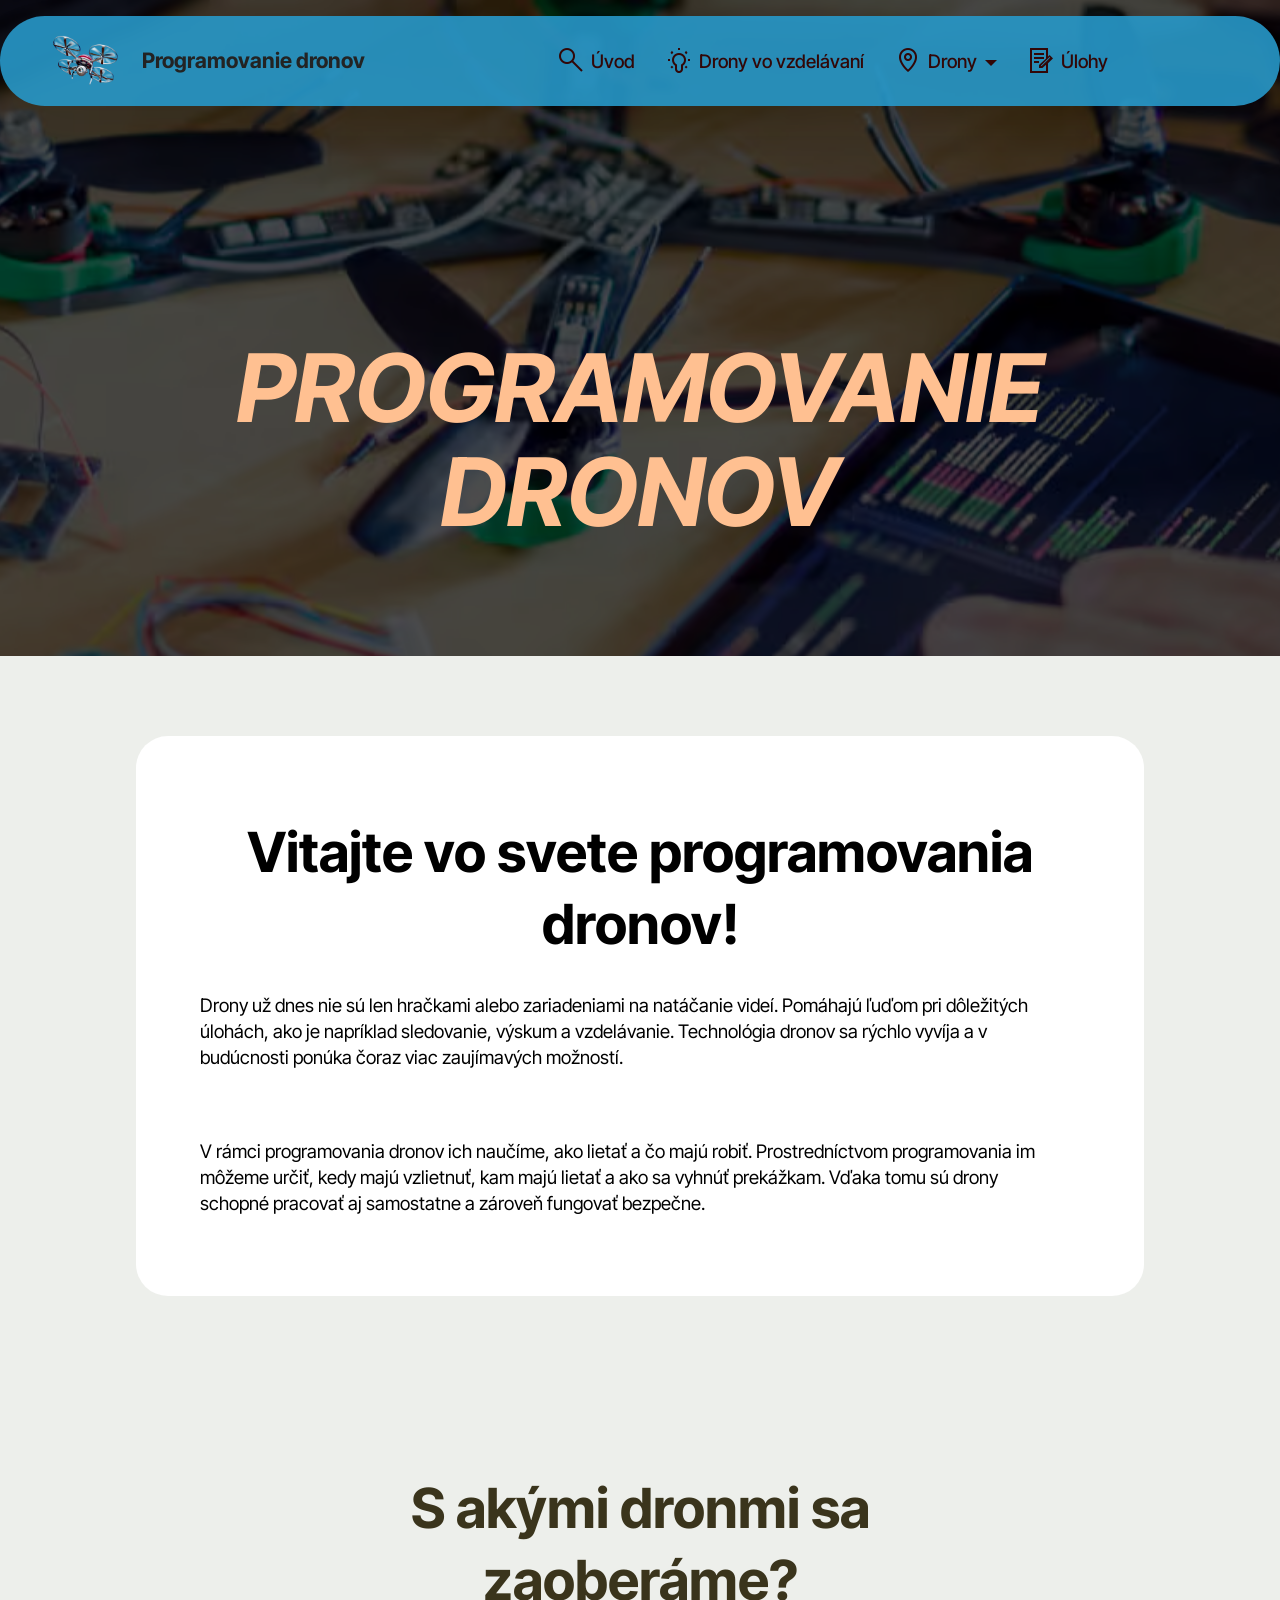
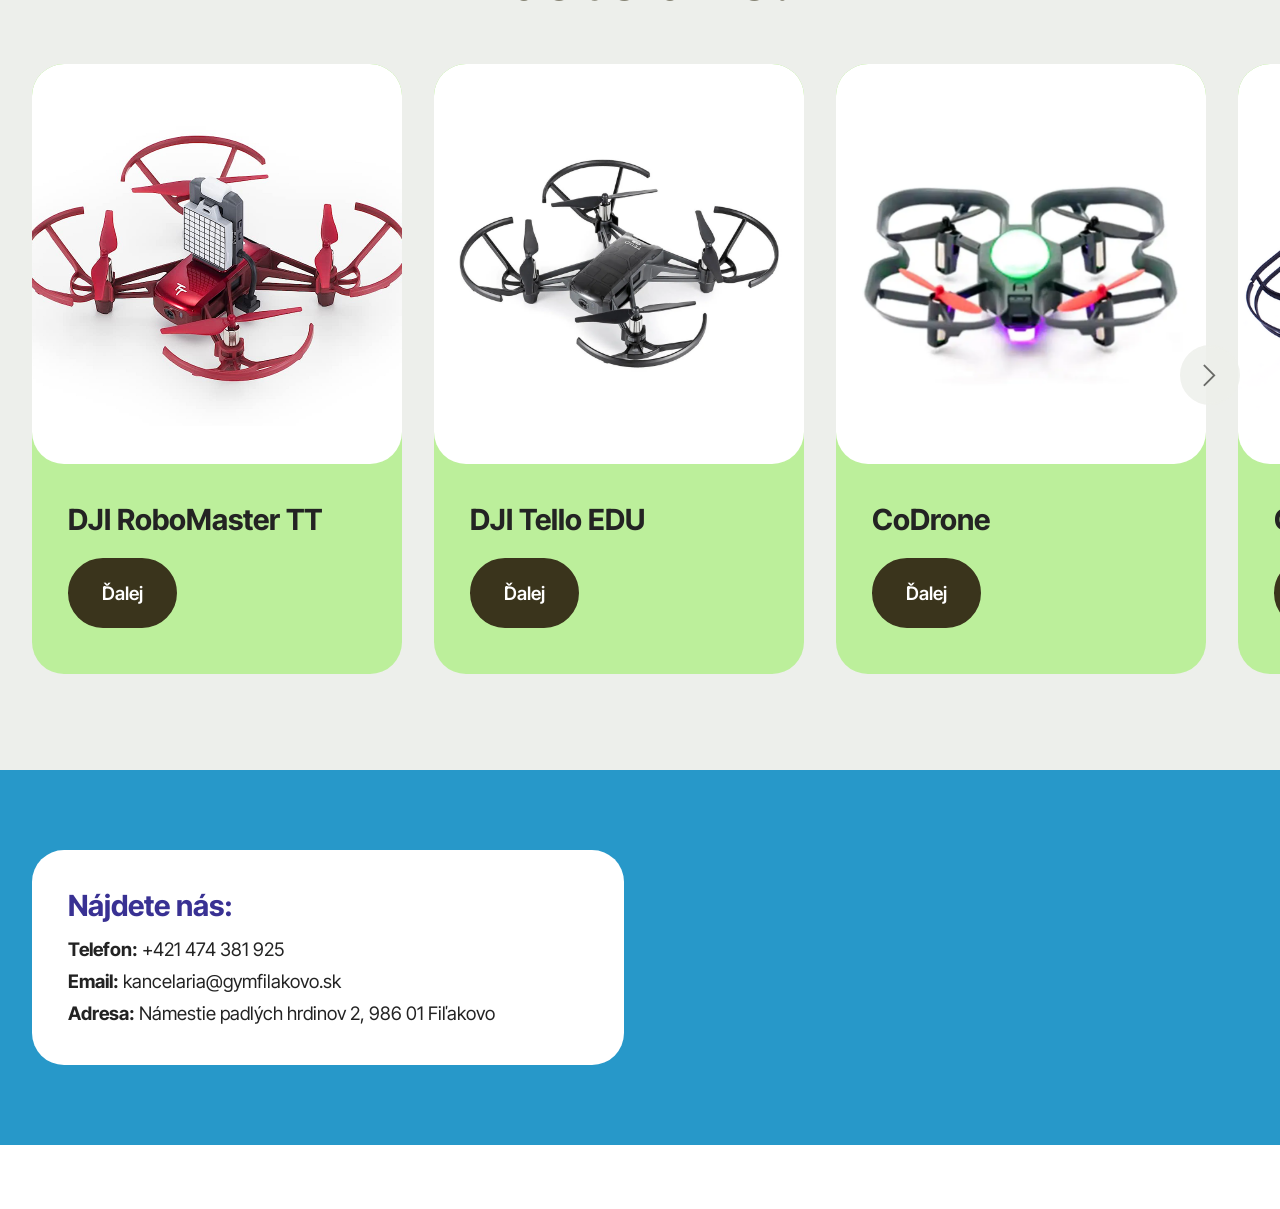
==== commit bae176cf: "Update index.html" ====
--- a/index.html
+++ b/index.html
@@ -34,7 +34,7 @@
 		<div class="container">
 			<div class="navbar-brand">
 				<span class="navbar-logo">
-					<a href="https://mobiri.se">
+					<a href="index.html">
 						<img src="assets/images/mbr.png" alt="Mobirise Website Builder" style="height: 3.5rem;">
 					</a>
 				</span>
@@ -50,14 +50,14 @@
 			</button>
 			<div class="collapse navbar-collapse" id="navbarSupportedContent">
 				<ul class="navbar-nav nav-dropdown nav-right" data-app-modern-menu="true"><li class="nav-item">
-						<a class="nav-link link text-info text-primary display-7" href="bevezeto.html"><span class="mobi-mbri mobi-mbri-search mbr-iconfont mbr-iconfont-btn"></span>Úvod</a>
+						<a class="nav-link link text-info text-primary display-7" href="uvod.html"><span class="mobi-mbri mobi-mbri-search mbr-iconfont mbr-iconfont-btn"></span>Úvod</a>
 					</li>
 					<li class="nav-item">
-						<a class="nav-link link text-info text-primary display-7" href="dronok_oktatas.html" aria-expanded="false"><span class="mobi-mbri mobi-mbri-idea mbr-iconfont mbr-iconfont-btn"></span>Drony vo vzdelávaní</a>
+						<a class="nav-link link text-info text-primary display-7" href="dron_skoly.html" aria-expanded="false"><span class="mobi-mbri mobi-mbri-idea mbr-iconfont mbr-iconfont-btn"></span>Drony vo vzdelávaní</a>
 					</li>
 					<li class="nav-item dropdown">
-						<a class="nav-link link dropdown-toggle text-info display-7" href="page3.html" data-toggle="dropdown-submenu" data-bs-toggle="dropdown" data-bs-auto-close="outside" aria-expanded="false"><span class="mobi-mbri mobi-mbri-map-pin mbr-iconfont mbr-iconfont-btn"></span>Drony</a><div class="dropdown-menu" aria-labelledby="dropdown-530"><a class="dropdown-item text-info text-primary display-7" href="TT.html">DJI RoboMaster TT</a><a class="show dropdown-item text-info text-primary display-7" href="Tello.html">DJI Tello EDU</a><a class="show dropdown-item text-info text-primary display-7" href="CoDrone.html">CoDrone EDU</a><a class="show dropdown-item text-info text-primary display-7" href="Crazy.html">Crazyflie</a><a class="show dropdown-item text-info text-primary display-7" href="foci.html">Skykick - Drone Soccer</a></div>
-					</li><li class="nav-item"><a class="nav-link link text-info show text-primary display-7" href="page8.html"><span class="mobi-mbri mobi-mbri-contact-form mbr-iconfont mbr-iconfont-btn"></span>Úlohy</a></li></ul>
+						<a class="nav-link link dropdown-toggle text-info display-7" href="page3.html" data-toggle="dropdown-submenu" data-bs-toggle="dropdown" data-bs-auto-close="outside" aria-expanded="false"><span class="mobi-mbri mobi-mbri-map-pin mbr-iconfont mbr-iconfont-btn"></span>Drony</a><div class="dropdown-menu" aria-labelledby="dropdown-530"><a class="dropdown-item text-info text-primary display-7" href="TT.html">DJI RoboMaster TT</a><a class="show dropdown-item text-info text-primary display-7" href="Tello.html">DJI Tello EDU</a><a class="show dropdown-item text-info text-primary display-7" href="CoDrone.html">CoDrone EDU</a><a class="show dropdown-item text-info text-primary display-7" href="Crazy.html">Crazyflie</a><a class="show dropdown-item text-info text-primary display-7" href="futbal.html">Skykick - Drone Soccer</a></div>
+					</li><li class="nav-item"><a class="nav-link link text-info show text-primary display-7" href="ulohy.html"><span class="mobi-mbri mobi-mbri-contact-form mbr-iconfont mbr-iconfont-btn"></span>Úlohy</a></li></ul>
 				
 				
 			</div>
@@ -248,9 +248,9 @@
                     <div class="text-wrapper">
                         <h5 class="cardTitle mbr-fonts-style mb-2 display-5"><strong>Nájdete nás:</strong></h5>
                         <ul class="list mbr-fonts-style display-7">
-                            <li class="mbr-text item-wrap"><strong>Telefon:</strong> +421 936 145 147</li>
-                            <li class="mbr-text item-wrap"><strong>Email:</strong> info@gymfilakovo.sk</li>
-                            <li class="mbr-text item-wrap"><strong>Adresa:</strong> Námestie padlých hrdinov 657, 986 01 Fiľakovo</li>
+                            <li class="mbr-text item-wrap"><strong>Telefon:</strong> +421 474 381 925</li>
+                            <li class="mbr-text item-wrap"><strong>Email:</strong> kancelaria@gymfilakovo.sk</li>
+                            <li class="mbr-text item-wrap"><strong>Adresa:</strong> Námestie padlých hrdinov 2, 986 01 Fiľakovo</li>
                         </ul>
                     </div>
                 </div>
@@ -265,4 +265,4 @@
   
   <input name="animation" type="hidden">
   </body>
-</html>+</html>
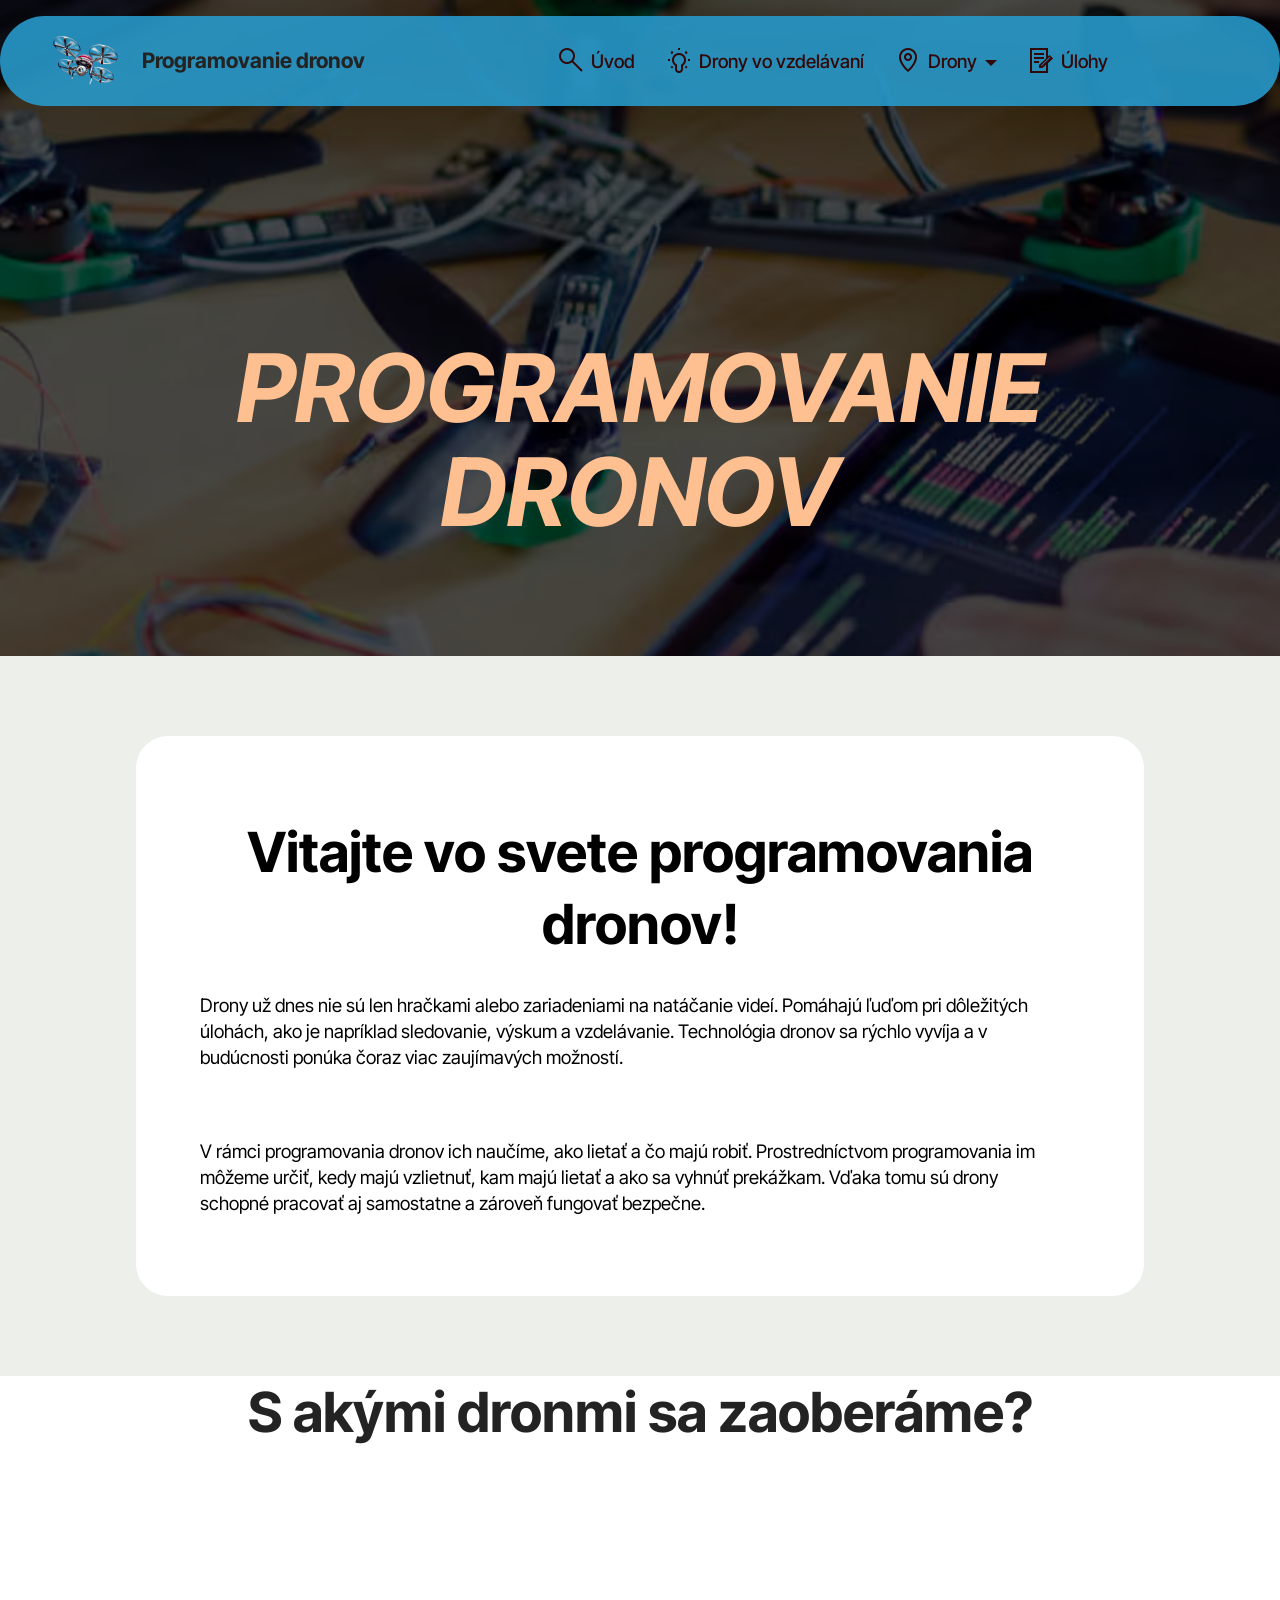
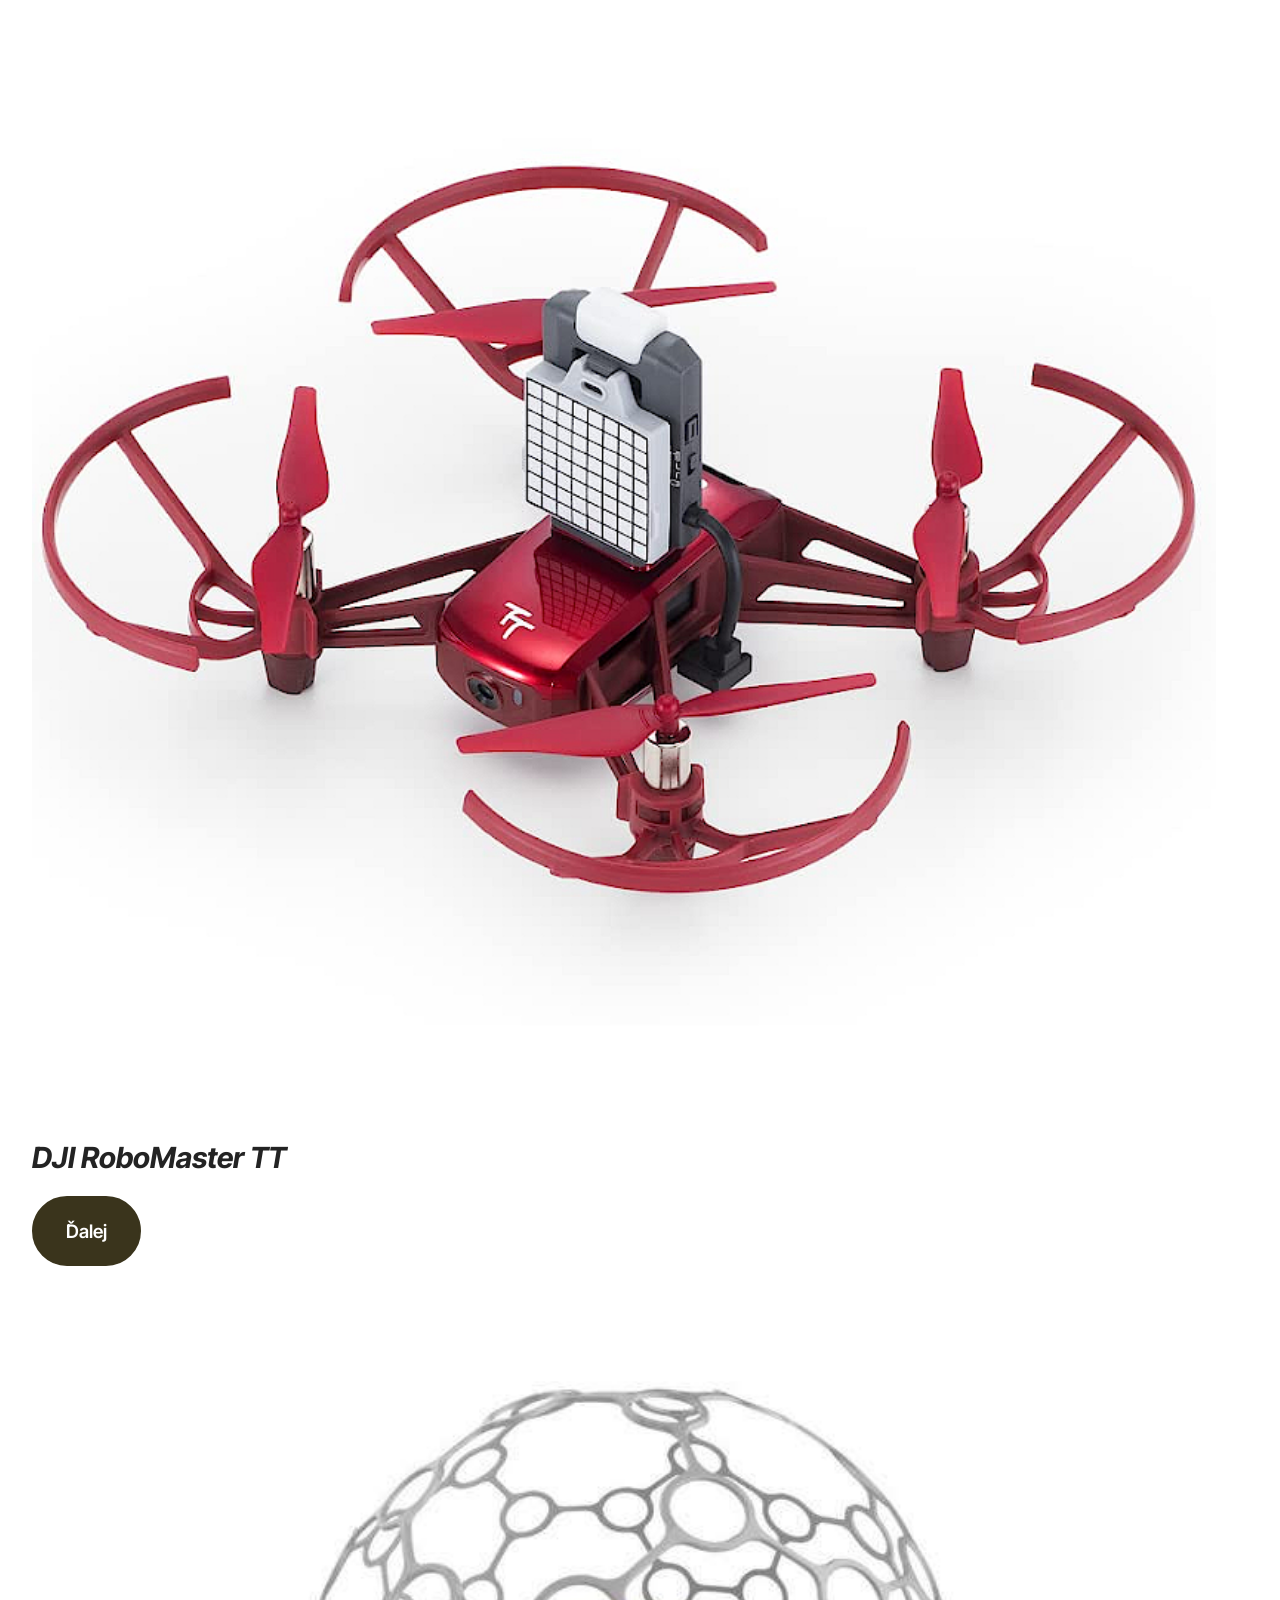
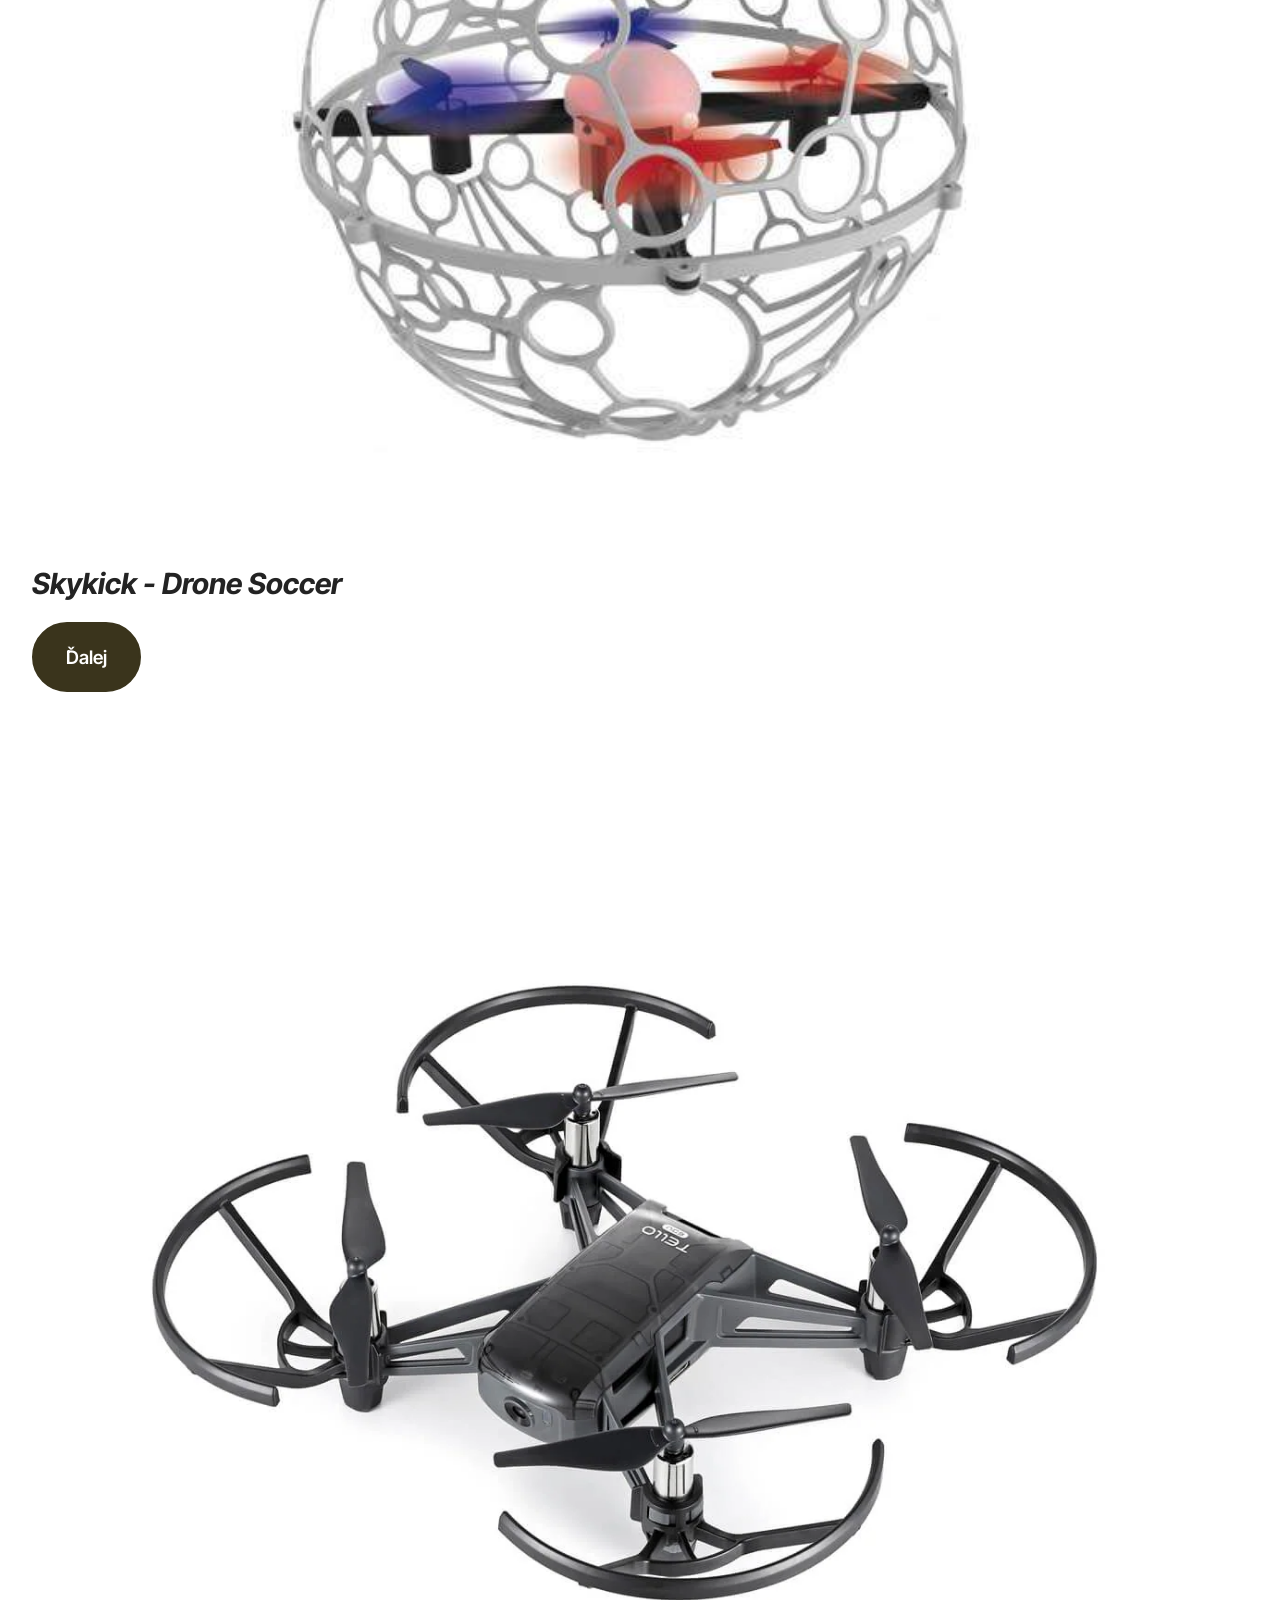
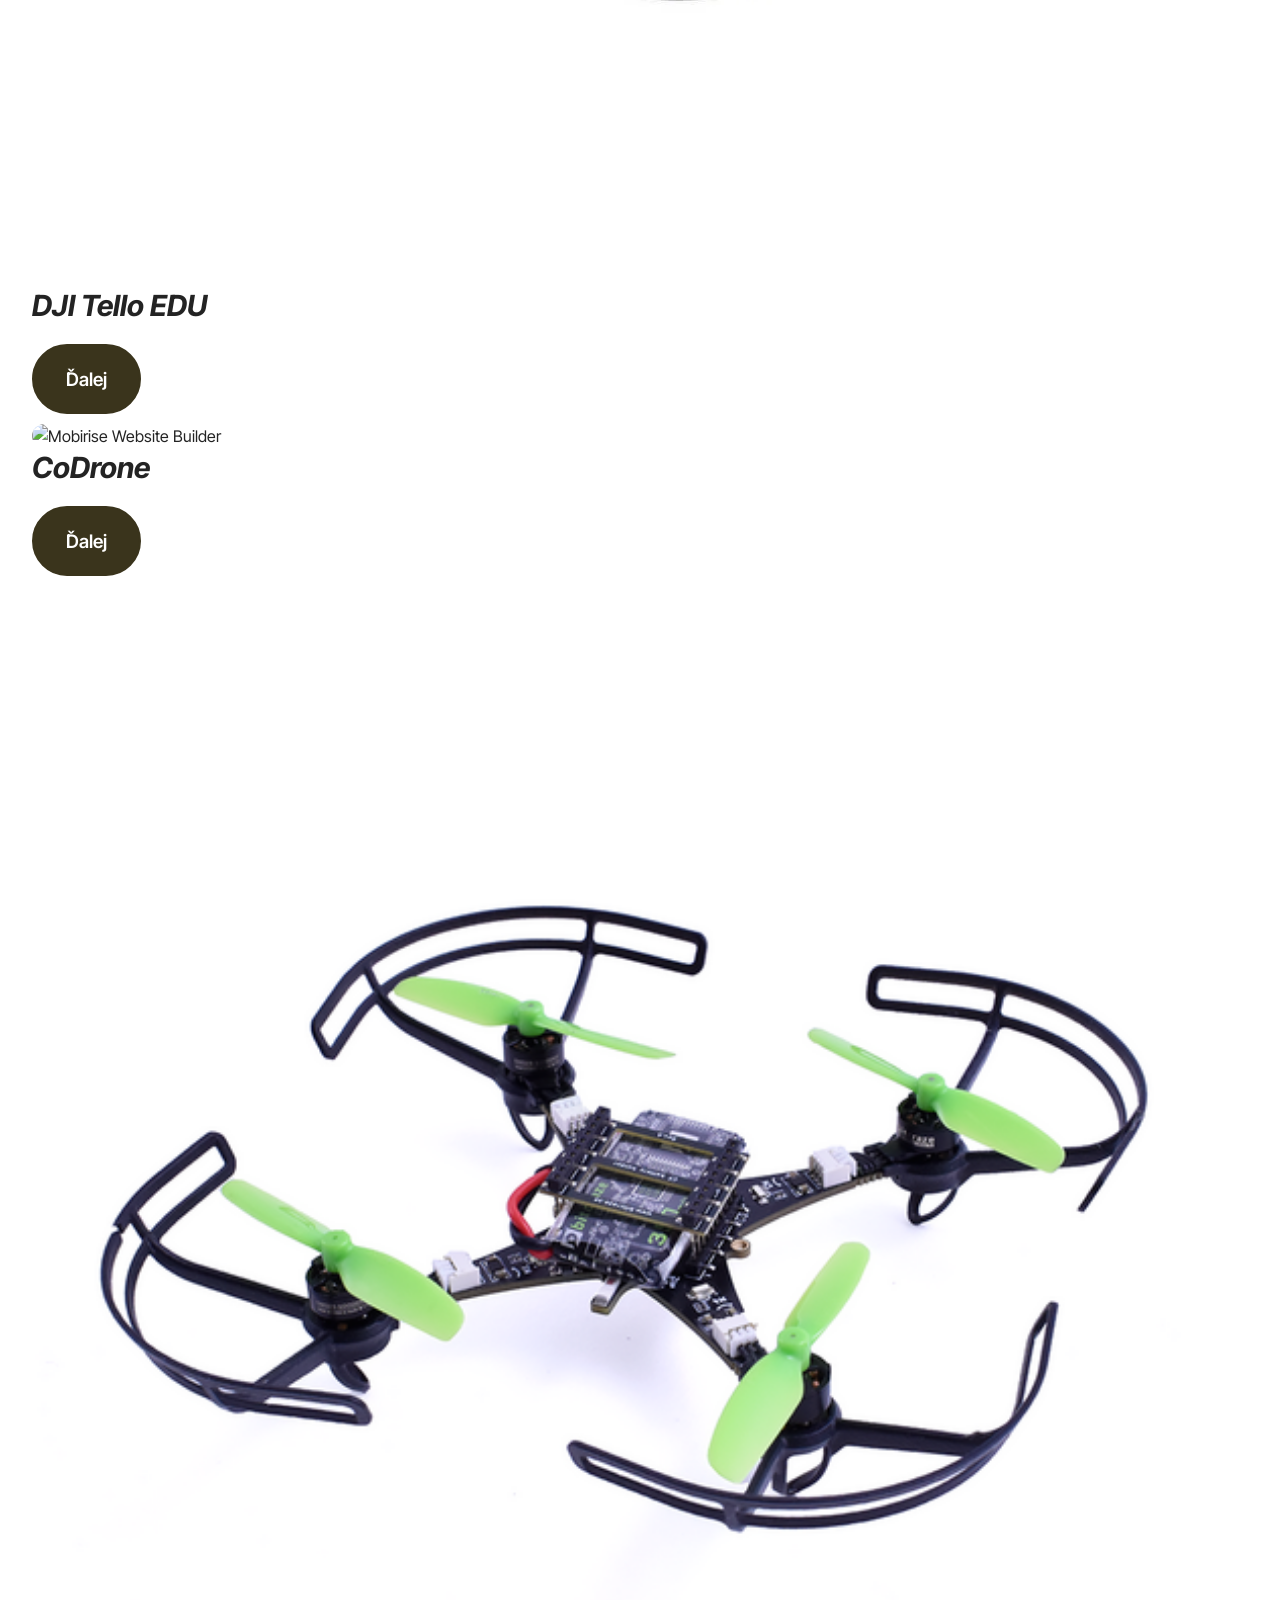
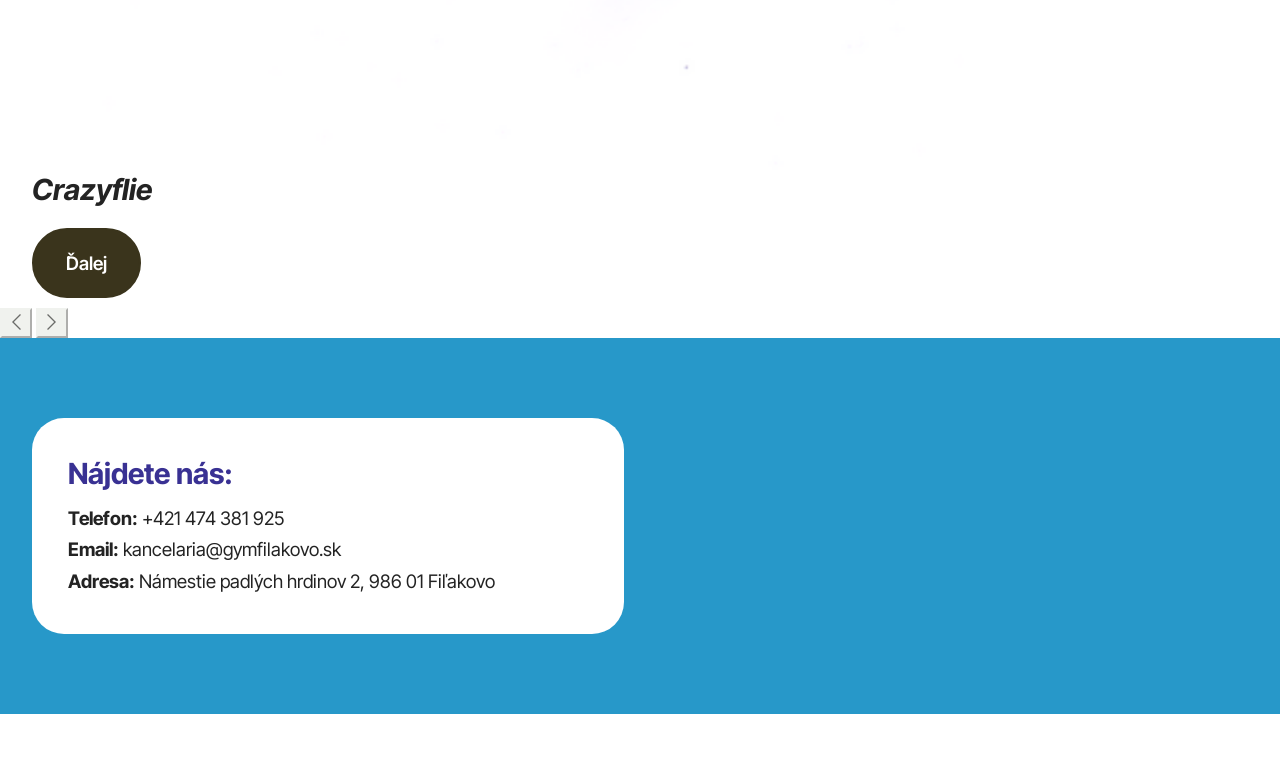
==== commit 27499e30: "Update index.html" ====
--- a/index.html
+++ b/index.html
@@ -114,7 +114,7 @@
   </div>
 </section>
 
-<section data-bs-version="5.1" class="features017 mbr-embla cid-vm7AgaefeP" id="features017-2n">
+<section data-bs-version="5.1" class="features017 mbr-embla cid-v7ruYON8RJ" id="features017-6">
 	
 	
 	<div class="position-relative">
@@ -123,7 +123,7 @@
 				<div class="col-12 content-head">
 					<div class="mbr-section-head mb-5">
 						<h4 class="mbr-section-title mbr-fonts-style align-center mb-0 display-2"><strong>S akými dronmi sa zaoberáme?</strong></h4>
-						
+						<h5 class="mbr-section-subtitle mbr-fonts-style align-center mb-0 mt-4 display-7">&nbsp;</h5>
 					</div>
 				</div>
 			</div>
@@ -140,7 +140,7 @@
 								</div>
 							</div>
 							<div class="item-content">
-								<h5 class="item-title mbr-fonts-style display-5"><strong>DJI RoboMaster TT</strong></h5>
+								<h5 class="item-title mbr-fonts-style display-5"><strong><em>DJI RoboMaster TT</em></strong></h5>
 								
 								
 							</div>
@@ -152,68 +152,62 @@
 						<div class="slide-content">
 							<div class="item-img">
 								<div class="item-wrapper">
+									<img src="assets/images/1001-skykick-1-720x540.jpg" alt="Mobirise Website Builder" title="" data-slide-to="1" data-bs-slide-to="1">
+								</div>
+							</div>
+							<div class="item-content">
+								<h5 class="item-title mbr-fonts-style display-5"><strong><em>Skykick - Drone Soccer</em></strong></h5>
+								
+								
+							</div>
+							<div class="mbr-section-btn item-footer mt-2"><a href="https://baroflydrone.com/products/skykick-2-youth-drone-soccer?srsltid=AfmBOoqxkopHwK5ZAzV2652dINzOSB9h4Guw-rEQ1xxIvnCbC_4pdQF-" class="btn item-btn btn-success display-7" target="_blank">Ďalej</a></div>
+						</div>
+					</div><div class="embla__slide slider-image item" style="margin-left: 1rem; margin-right: 1rem;">
+						<div class="slide-content">
+							<div class="item-img">
+								<div class="item-wrapper">
 									<img src="assets/images/telloedu4.jpg" alt="Mobirise Website Builder" title="" data-slide-to="2" data-bs-slide-to="2">
 								</div>
 							</div>
 							<div class="item-content">
-								<h5 class="item-title mbr-fonts-style display-5"><strong>DJI Tello EDU</strong></h5>
+								<h5 class="item-title mbr-fonts-style display-5"><strong><em>DJI Tello EDU</em></strong></h5>
 								
 								
 							</div>
 							<div class="mbr-section-btn item-footer mt-2"><a href="https://store.dji.com/sk/product/tello-edu" class="btn item-btn btn-success display-7" target="_blank">Ďalej</a></div>
 						</div>
-					</div>
+					</div><div class="embla__slide slider-image item" style="margin-left: 1rem; margin-right: 1rem;">
+						<div class="slide-content">
+							<div class="item-img">
+								<div class="item-wrapper">
+									<img src="assets/images/codroneedu2-1200x1200.jpeg" alt="Mobirise Website Builder" title="" data-slide-to="3" data-bs-slide-to="3">
+								</div>
+							</div>
+							<div class="item-content">
+								<h5 class="item-title mbr-fonts-style display-5"><strong><em>CoDrone</em></strong></h5>
+								
+								
+							</div>
+							<div class="mbr-section-btn item-footer mt-2"><a href="https://www.robolink.com/products/codrone-edu?srsltid=AfmBOopTUqRTmFo0kmr1bRnfTEZkIa8jFKBHOxFEbFqCeZaH7HNUKegd" class="btn item-btn btn-success display-7" target="_blank">Ďalej</a></div>
+						</div>
+					</div>
+					
 					<div class="embla__slide slider-image item" style="margin-left: 1rem; margin-right: 1rem;">
 						<div class="slide-content">
 							<div class="item-img">
 								<div class="item-wrapper">
-									<img src="assets/images/codrone-edu-4dbcea07-4f77-4999-886c-85032604d929-1200x1200.jpg" alt="Mobirise Website Builder" title="" data-slide-to="3" data-bs-slide-to="3">
-								</div>
-							</div>
-							<div class="item-content">
-								<h5 class="item-title mbr-fonts-style display-5">
-									<strong>CoDrone</strong>
-								</h5>
-								
-								
-							</div>
-							<div class="mbr-section-btn item-footer mt-2"><a href="https://www.robolink.com/products/codrone-edu?srsltid=AfmBOopTUqRTmFo0kmr1bRnfTEZkIa8jFKBHOxFEbFqCeZaH7HNUKegd" class="btn item-btn btn-success display-7" target="_blank">Ďalej</a></div>
-						</div>
-					</div>
-					<div class="embla__slide slider-image item" style="margin-left: 1rem; margin-right: 1rem;">
-						<div class="slide-content">
-							<div class="item-img">
-								<div class="item-wrapper">
 									<img src="assets/images/brushless-585px.jpg" alt="Mobirise Website Builder" title="" data-slide-to="4" data-bs-slide-to="4">
 								</div>
 							</div>
 							<div class="item-content">
-								<h5 class="item-title mbr-fonts-style display-5">
-									<strong>Crazyflie</strong>
-								</h5>
+								<h5 class="item-title mbr-fonts-style display-5"><strong><em>Crazyflie</em></strong></h5>
 								
 								
 							</div>
 							<div class="mbr-section-btn item-footer mt-2"><a href="https://www.bitcraze.io/products/crazyflie-2-1-plus/" class="btn item-btn btn-success display-7" target="_blank">Ďalej</a></div>
 						</div>
 					</div>
-					<div class="embla__slide slider-image item" style="margin-left: 1rem; margin-right: 1rem;">
-						<div class="slide-content">
-							<div class="item-img">
-								<div class="item-wrapper">
-									<img src="assets/images/1001-skykick-1-720x540.jpg" alt="Mobirise Website Builder" title="" data-slide-to="5" data-bs-slide-to="5">
-								</div>
-							</div>
-							<div class="item-content">
-								<h5 class="item-title mbr-fonts-style display-5">
-									<strong>Skykick</strong>
-								</h5>
-								
-								
-							</div>
-							<div class="mbr-section-btn item-footer mt-2"><a href="https://baroflydrone.com/products/skykick-2-youth-drone-soccer?srsltid=AfmBOoqxkopHwK5ZAzV2652dINzOSB9h4Guw-rEQ1xxIvnCbC_4pdQF-" class="btn item-btn btn-success display-7" target="_blank">Ďalej</a></div>
-						</div>
-					</div>
+					
 					
 					
 					
@@ -231,6 +225,7 @@
 	</div>
 </section>
 
+	
 <section data-bs-version="5.1" class="contacts02 map1 cid-v7rtlpmSZN" id="contacts02-2">
 
     
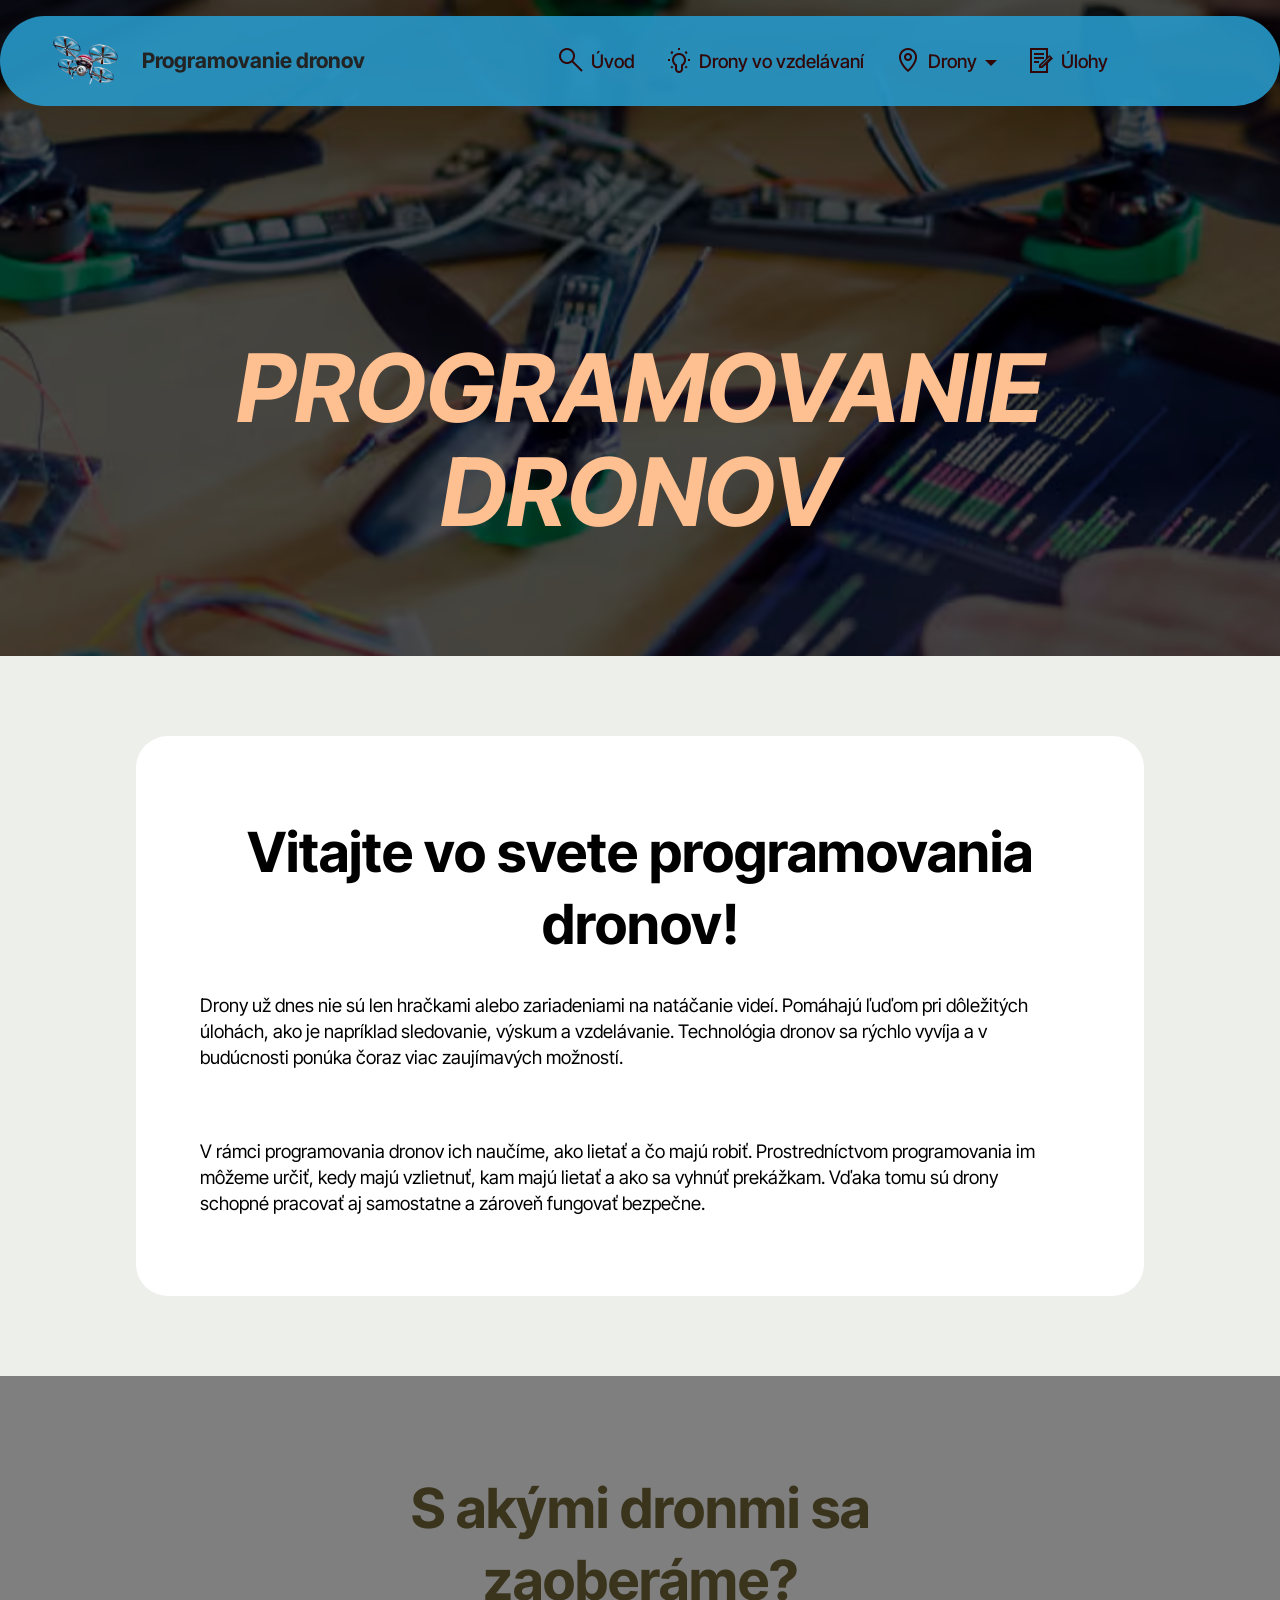
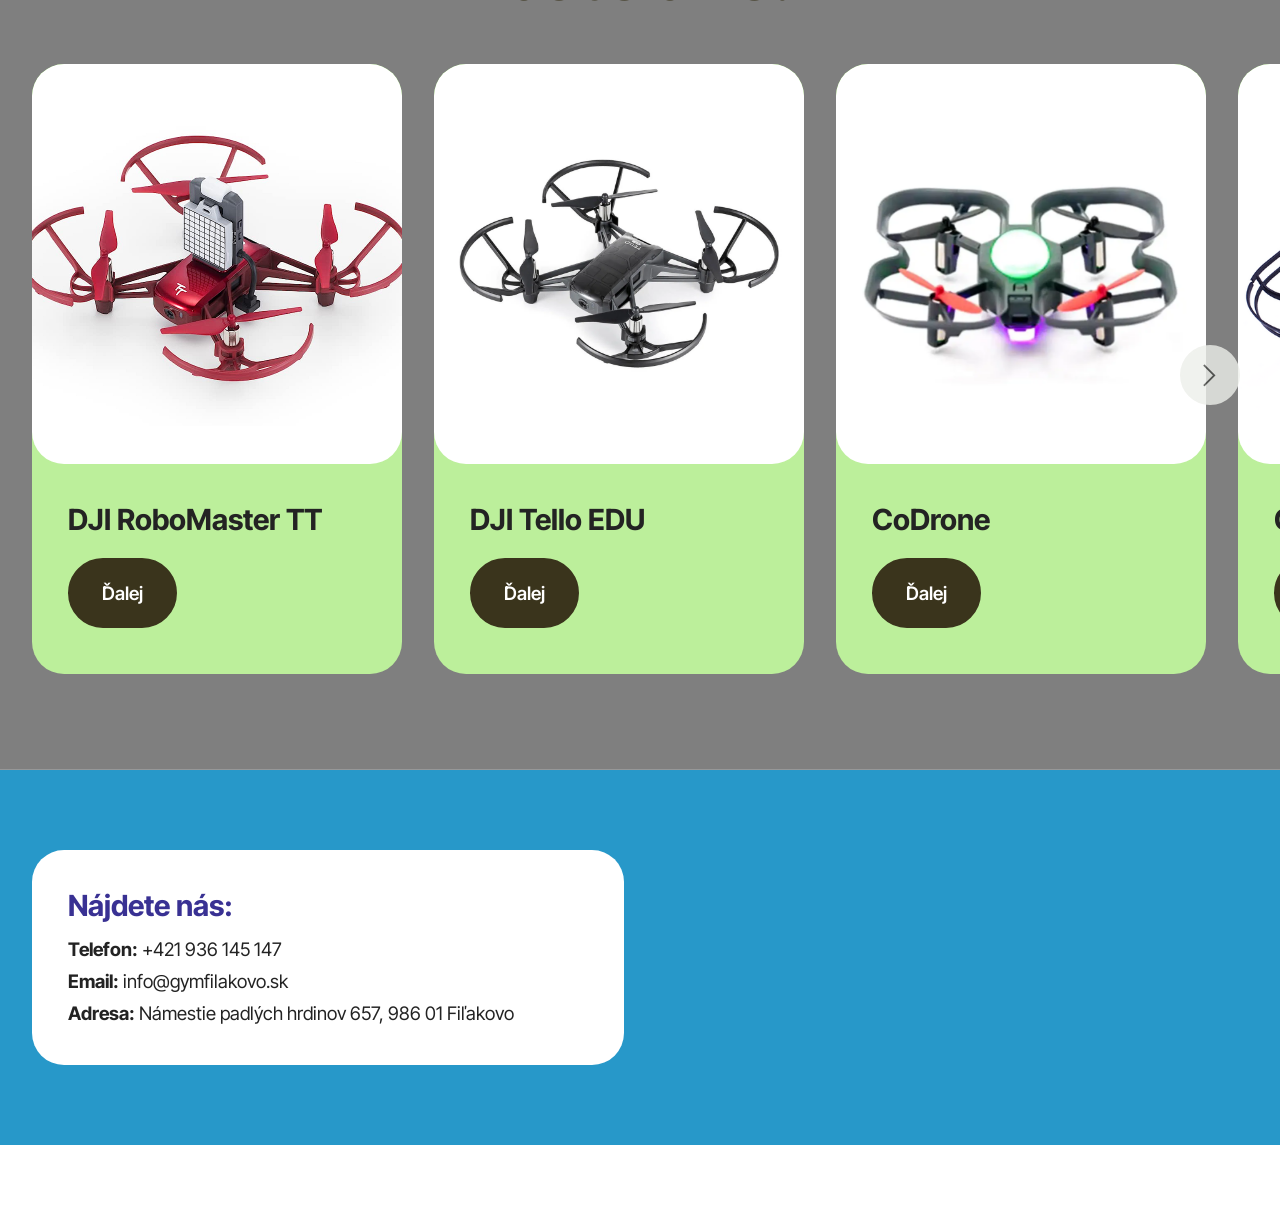
==== commit da59b511: "Update index.html" ====
--- a/index.html
+++ b/index.html
@@ -114,7 +114,7 @@
   </div>
 </section>
 
-<section data-bs-version="5.1" class="features017 mbr-embla cid-v7ruYON8RJ" id="features017-6">
+<section data-bs-version="5.1" class="features017 mbr-embla cid-vm7AgaefeP" id="features017-2n">
 	
 	
 	<div class="position-relative">
@@ -123,7 +123,7 @@
 				<div class="col-12 content-head">
 					<div class="mbr-section-head mb-5">
 						<h4 class="mbr-section-title mbr-fonts-style align-center mb-0 display-2"><strong>S akými dronmi sa zaoberáme?</strong></h4>
-						<h5 class="mbr-section-subtitle mbr-fonts-style align-center mb-0 mt-4 display-7">&nbsp;</h5>
+						
 					</div>
 				</div>
 			</div>
@@ -140,7 +140,7 @@
 								</div>
 							</div>
 							<div class="item-content">
-								<h5 class="item-title mbr-fonts-style display-5"><strong><em>DJI RoboMaster TT</em></strong></h5>
+								<h5 class="item-title mbr-fonts-style display-5"><strong>DJI RoboMaster TT</strong></h5>
 								
 								
 							</div>
@@ -152,62 +152,68 @@
 						<div class="slide-content">
 							<div class="item-img">
 								<div class="item-wrapper">
-									<img src="assets/images/1001-skykick-1-720x540.jpg" alt="Mobirise Website Builder" title="" data-slide-to="1" data-bs-slide-to="1">
-								</div>
-							</div>
-							<div class="item-content">
-								<h5 class="item-title mbr-fonts-style display-5"><strong><em>Skykick - Drone Soccer</em></strong></h5>
+									<img src="assets/images/telloedu4.jpg" alt="Mobirise Website Builder" title="" data-slide-to="2" data-bs-slide-to="2">
+								</div>
+							</div>
+							<div class="item-content">
+								<h5 class="item-title mbr-fonts-style display-5"><strong>DJI Tello EDU</strong></h5>
+								
+								
+							</div>
+							<div class="mbr-section-btn item-footer mt-2"><a href="https://store.dji.com/sk/product/tello-edu" class="btn item-btn btn-success display-7" target="_blank">Ďalej</a></div>
+						</div>
+					</div>
+					<div class="embla__slide slider-image item" style="margin-left: 1rem; margin-right: 1rem;">
+						<div class="slide-content">
+							<div class="item-img">
+								<div class="item-wrapper">
+									<img src="assets/images/codrone-edu-4dbcea07-4f77-4999-886c-85032604d929-1200x1200.jpg" alt="Mobirise Website Builder" title="" data-slide-to="3" data-bs-slide-to="3">
+								</div>
+							</div>
+							<div class="item-content">
+								<h5 class="item-title mbr-fonts-style display-5">
+									<strong>CoDrone</strong>
+								</h5>
+								
+								
+							</div>
+							<div class="mbr-section-btn item-footer mt-2"><a href="https://www.robolink.com/products/codrone-edu?srsltid=AfmBOopTUqRTmFo0kmr1bRnfTEZkIa8jFKBHOxFEbFqCeZaH7HNUKegd" class="btn item-btn btn-success display-7" target="_blank">Ďalej</a></div>
+						</div>
+					</div>
+					<div class="embla__slide slider-image item" style="margin-left: 1rem; margin-right: 1rem;">
+						<div class="slide-content">
+							<div class="item-img">
+								<div class="item-wrapper">
+									<img src="assets/images/brushless-585px.jpg" alt="Mobirise Website Builder" title="" data-slide-to="4" data-bs-slide-to="4">
+								</div>
+							</div>
+							<div class="item-content">
+								<h5 class="item-title mbr-fonts-style display-5">
+									<strong>Crazyflie</strong>
+								</h5>
+								
+								
+							</div>
+							<div class="mbr-section-btn item-footer mt-2"><a href="https://www.bitcraze.io/products/crazyflie-2-1-plus/" class="btn item-btn btn-success display-7" target="_blank">Ďalej</a></div>
+						</div>
+					</div>
+					<div class="embla__slide slider-image item" style="margin-left: 1rem; margin-right: 1rem;">
+						<div class="slide-content">
+							<div class="item-img">
+								<div class="item-wrapper">
+									<img src="assets/images/1001-skykick-1-720x540.jpg" alt="Mobirise Website Builder" title="" data-slide-to="5" data-bs-slide-to="5">
+								</div>
+							</div>
+							<div class="item-content">
+								<h5 class="item-title mbr-fonts-style display-5">
+									<strong>Skykick</strong>
+								</h5>
 								
 								
 							</div>
 							<div class="mbr-section-btn item-footer mt-2"><a href="https://baroflydrone.com/products/skykick-2-youth-drone-soccer?srsltid=AfmBOoqxkopHwK5ZAzV2652dINzOSB9h4Guw-rEQ1xxIvnCbC_4pdQF-" class="btn item-btn btn-success display-7" target="_blank">Ďalej</a></div>
 						</div>
-					</div><div class="embla__slide slider-image item" style="margin-left: 1rem; margin-right: 1rem;">
-						<div class="slide-content">
-							<div class="item-img">
-								<div class="item-wrapper">
-									<img src="assets/images/telloedu4.jpg" alt="Mobirise Website Builder" title="" data-slide-to="2" data-bs-slide-to="2">
-								</div>
-							</div>
-							<div class="item-content">
-								<h5 class="item-title mbr-fonts-style display-5"><strong><em>DJI Tello EDU</em></strong></h5>
-								
-								
-							</div>
-							<div class="mbr-section-btn item-footer mt-2"><a href="https://store.dji.com/sk/product/tello-edu" class="btn item-btn btn-success display-7" target="_blank">Ďalej</a></div>
-						</div>
-					</div><div class="embla__slide slider-image item" style="margin-left: 1rem; margin-right: 1rem;">
-						<div class="slide-content">
-							<div class="item-img">
-								<div class="item-wrapper">
-									<img src="assets/images/codroneedu2-1200x1200.jpeg" alt="Mobirise Website Builder" title="" data-slide-to="3" data-bs-slide-to="3">
-								</div>
-							</div>
-							<div class="item-content">
-								<h5 class="item-title mbr-fonts-style display-5"><strong><em>CoDrone</em></strong></h5>
-								
-								
-							</div>
-							<div class="mbr-section-btn item-footer mt-2"><a href="https://www.robolink.com/products/codrone-edu?srsltid=AfmBOopTUqRTmFo0kmr1bRnfTEZkIa8jFKBHOxFEbFqCeZaH7HNUKegd" class="btn item-btn btn-success display-7" target="_blank">Ďalej</a></div>
-						</div>
-					</div>
-					
-					<div class="embla__slide slider-image item" style="margin-left: 1rem; margin-right: 1rem;">
-						<div class="slide-content">
-							<div class="item-img">
-								<div class="item-wrapper">
-									<img src="assets/images/brushless-585px.jpg" alt="Mobirise Website Builder" title="" data-slide-to="4" data-bs-slide-to="4">
-								</div>
-							</div>
-							<div class="item-content">
-								<h5 class="item-title mbr-fonts-style display-5"><strong><em>Crazyflie</em></strong></h5>
-								
-								
-							</div>
-							<div class="mbr-section-btn item-footer mt-2"><a href="https://www.bitcraze.io/products/crazyflie-2-1-plus/" class="btn item-btn btn-success display-7" target="_blank">Ďalej</a></div>
-						</div>
-					</div>
-					
+					</div>
 					
 					
 					
@@ -225,7 +231,6 @@
 	</div>
 </section>
 
-	
 <section data-bs-version="5.1" class="contacts02 map1 cid-v7rtlpmSZN" id="contacts02-2">
 
     
@@ -243,9 +248,9 @@
                     <div class="text-wrapper">
                         <h5 class="cardTitle mbr-fonts-style mb-2 display-5"><strong>Nájdete nás:</strong></h5>
                         <ul class="list mbr-fonts-style display-7">
-                            <li class="mbr-text item-wrap"><strong>Telefon:</strong> +421 474 381 925</li>
-                            <li class="mbr-text item-wrap"><strong>Email:</strong> kancelaria@gymfilakovo.sk</li>
-                            <li class="mbr-text item-wrap"><strong>Adresa:</strong> Námestie padlých hrdinov 2, 986 01 Fiľakovo</li>
+                            <li class="mbr-text item-wrap"><strong>Telefon:</strong> +421 936 145 147</li>
+                            <li class="mbr-text item-wrap"><strong>Email:</strong> info@gymfilakovo.sk</li>
+                            <li class="mbr-text item-wrap"><strong>Adresa:</strong> Námestie padlých hrdinov 657, 986 01 Fiľakovo</li>
                         </ul>
                     </div>
                 </div>
--- a/assets/mobirise/css/mbr-additional.css
+++ b/assets/mobirise/css/mbr-additional.css
@@ -1453,7 +1453,9 @@
 .cid-vm7AgaefeP {
   padding-top: 6rem;
   padding-bottom: 6rem;
-  background-color: #edefeb;
+  background-image:  
+    linear-gradient(rgba(0, 0, 0, 0.5), rgba(0, 0, 0, 0.5)),
+    url(../../../assets/images/mbr.jpeg);
 }
 .cid-vm7AgaefeP img,
 .cid-vm7AgaefeP .item-img {
--- a/assets/mobirise/css/mbr-additional.css
+++ b/assets/mobirise/css/mbr-additional.css
@@ -1453,7 +1453,9 @@
 .cid-vm7AgaefeP {
   padding-top: 6rem;
   padding-bottom: 6rem;
-  background-color: #edefeb;
+  background-image:  
+    linear-gradient(rgba(0, 0, 0, 0.5), rgba(0, 0, 0, 0.5)),
+    url(../../../assets/images/mbr.jpeg);
 }
 .cid-vm7AgaefeP img,
 .cid-vm7AgaefeP .item-img {
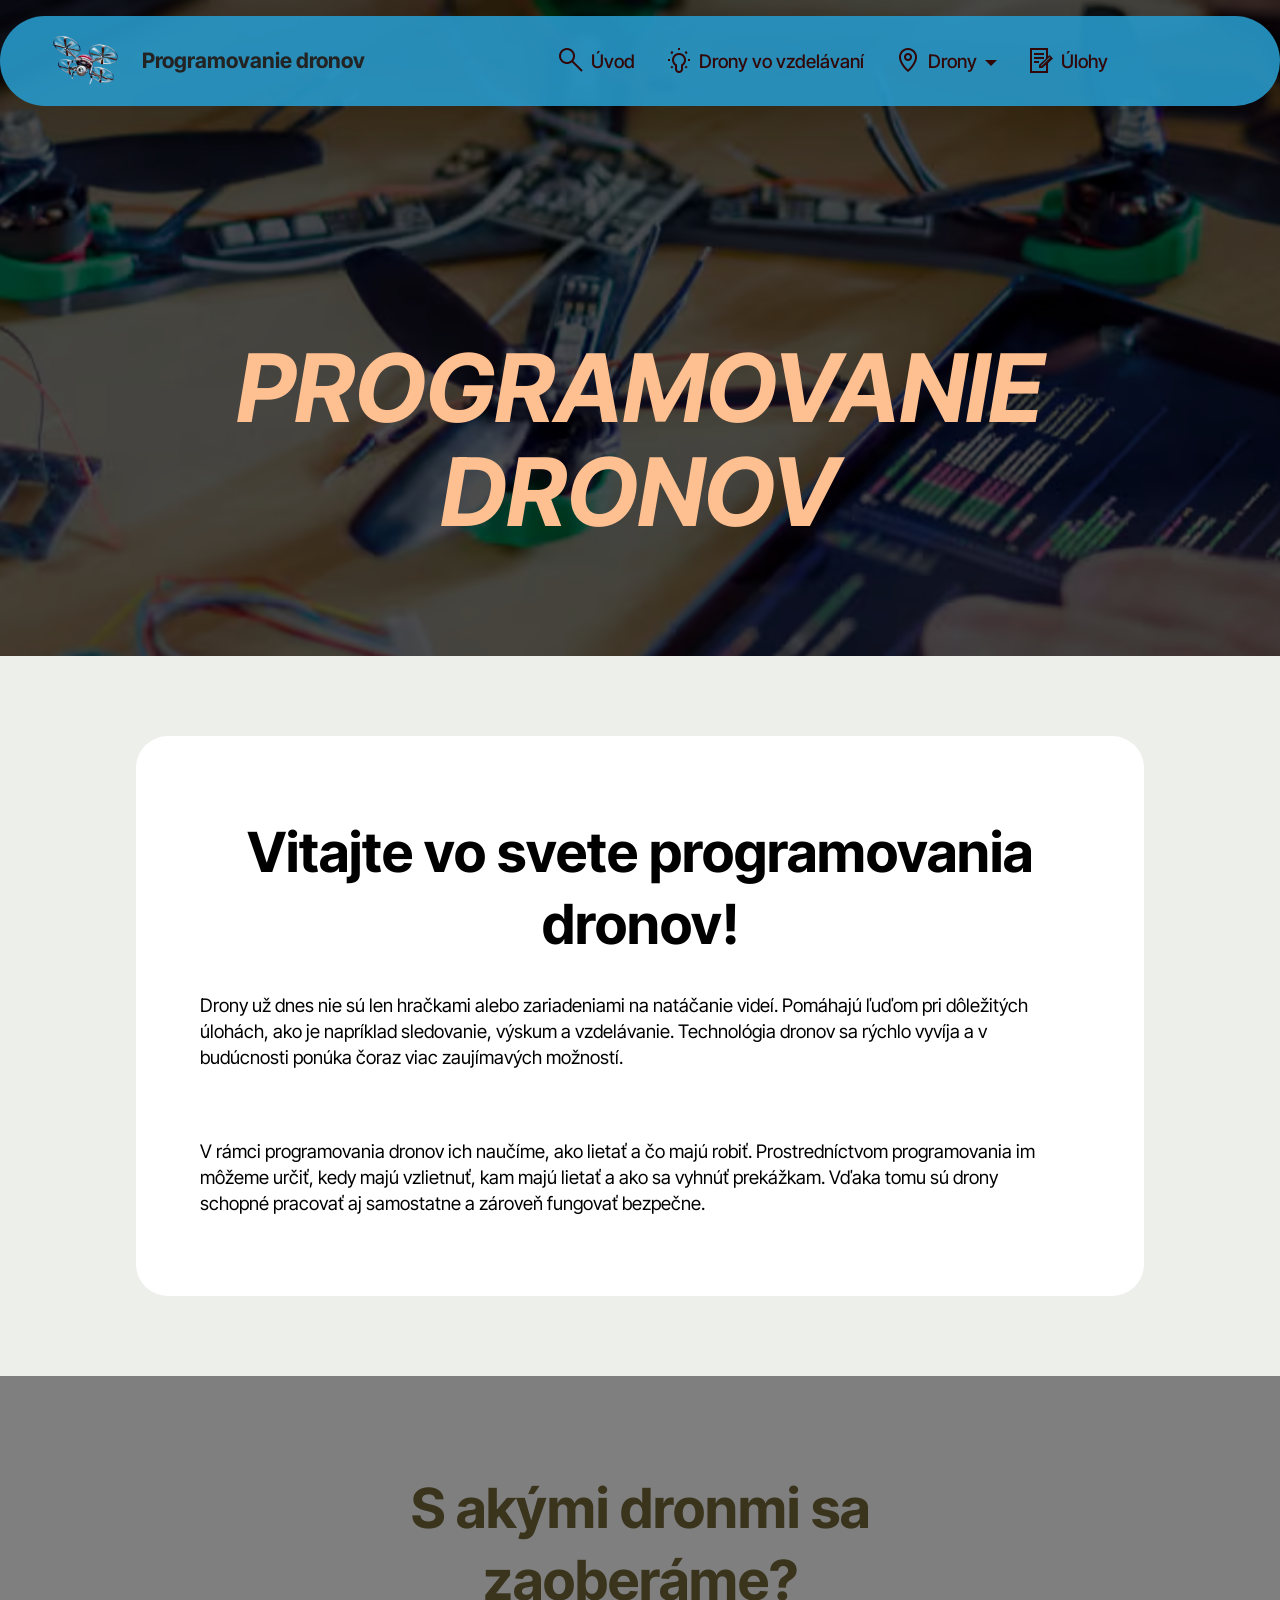
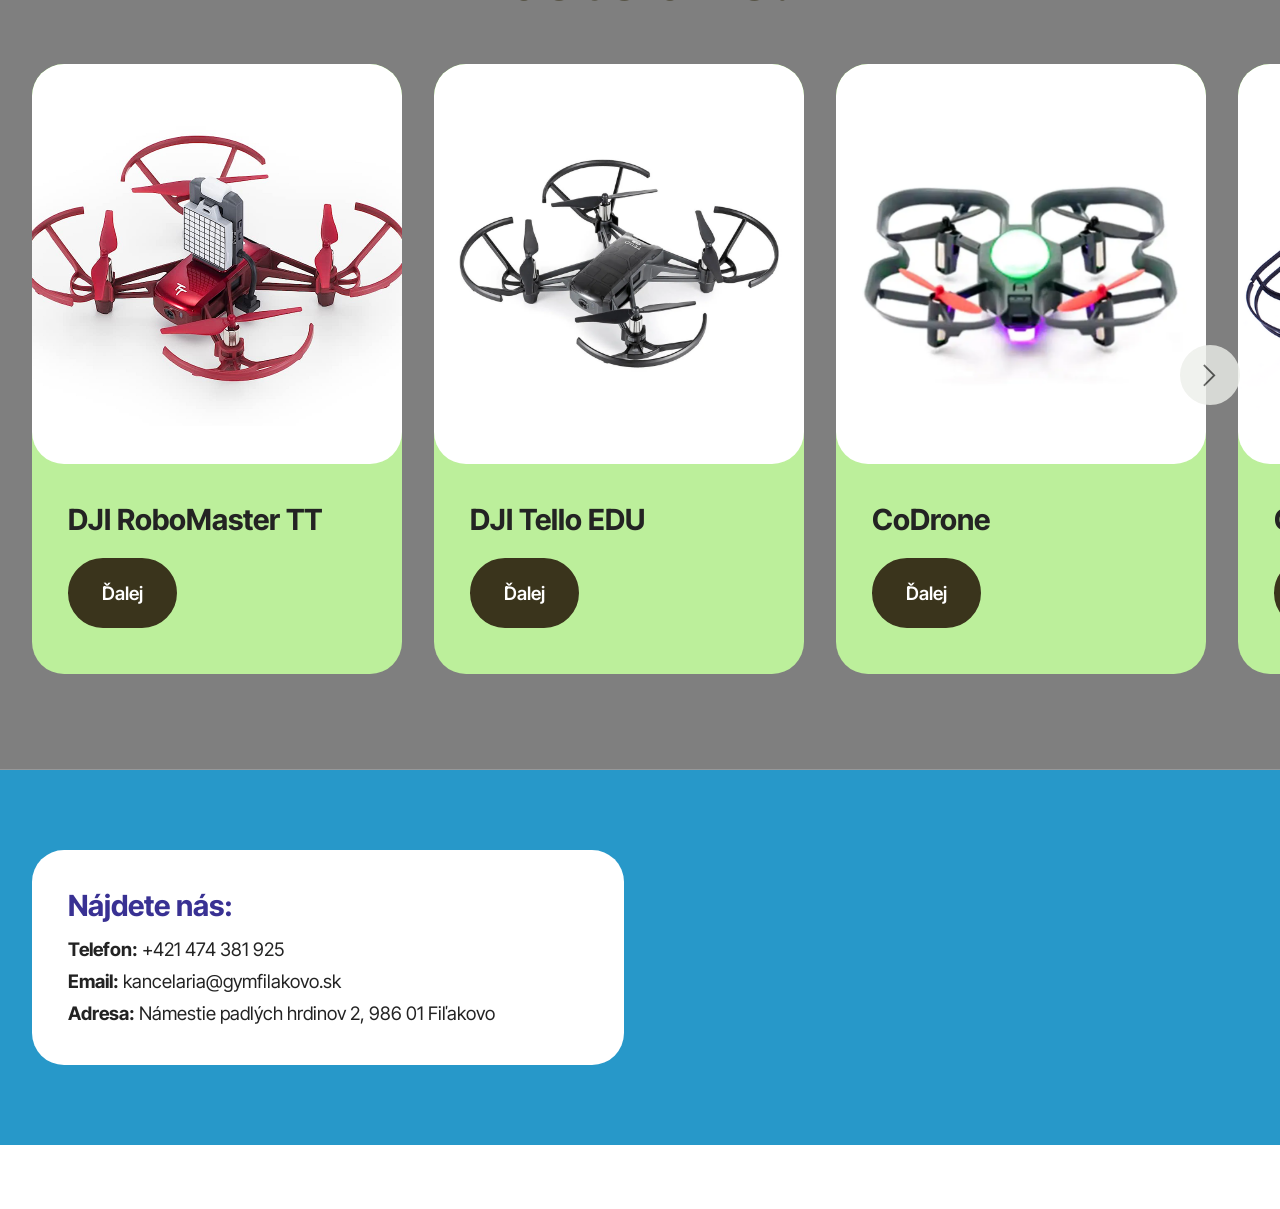
==== commit 08b8f5f3: "Update index.html" ====
--- a/index.html
+++ b/index.html
@@ -248,9 +248,9 @@
                     <div class="text-wrapper">
                         <h5 class="cardTitle mbr-fonts-style mb-2 display-5"><strong>Nájdete nás:</strong></h5>
                         <ul class="list mbr-fonts-style display-7">
-                            <li class="mbr-text item-wrap"><strong>Telefon:</strong> +421 936 145 147</li>
-                            <li class="mbr-text item-wrap"><strong>Email:</strong> info@gymfilakovo.sk</li>
-                            <li class="mbr-text item-wrap"><strong>Adresa:</strong> Námestie padlých hrdinov 657, 986 01 Fiľakovo</li>
+                            <li class="mbr-text item-wrap"><strong>Telefon:</strong> +421 474 381 925</li>
+                            <li class="mbr-text item-wrap"><strong>Email:</strong> kancelaria@gymfilakovo.sk</li>
+                            <li class="mbr-text item-wrap"><strong>Adresa:</strong> Námestie padlých hrdinov 2, 986 01 Fiľakovo</li>
                         </ul>
                     </div>
                 </div>
